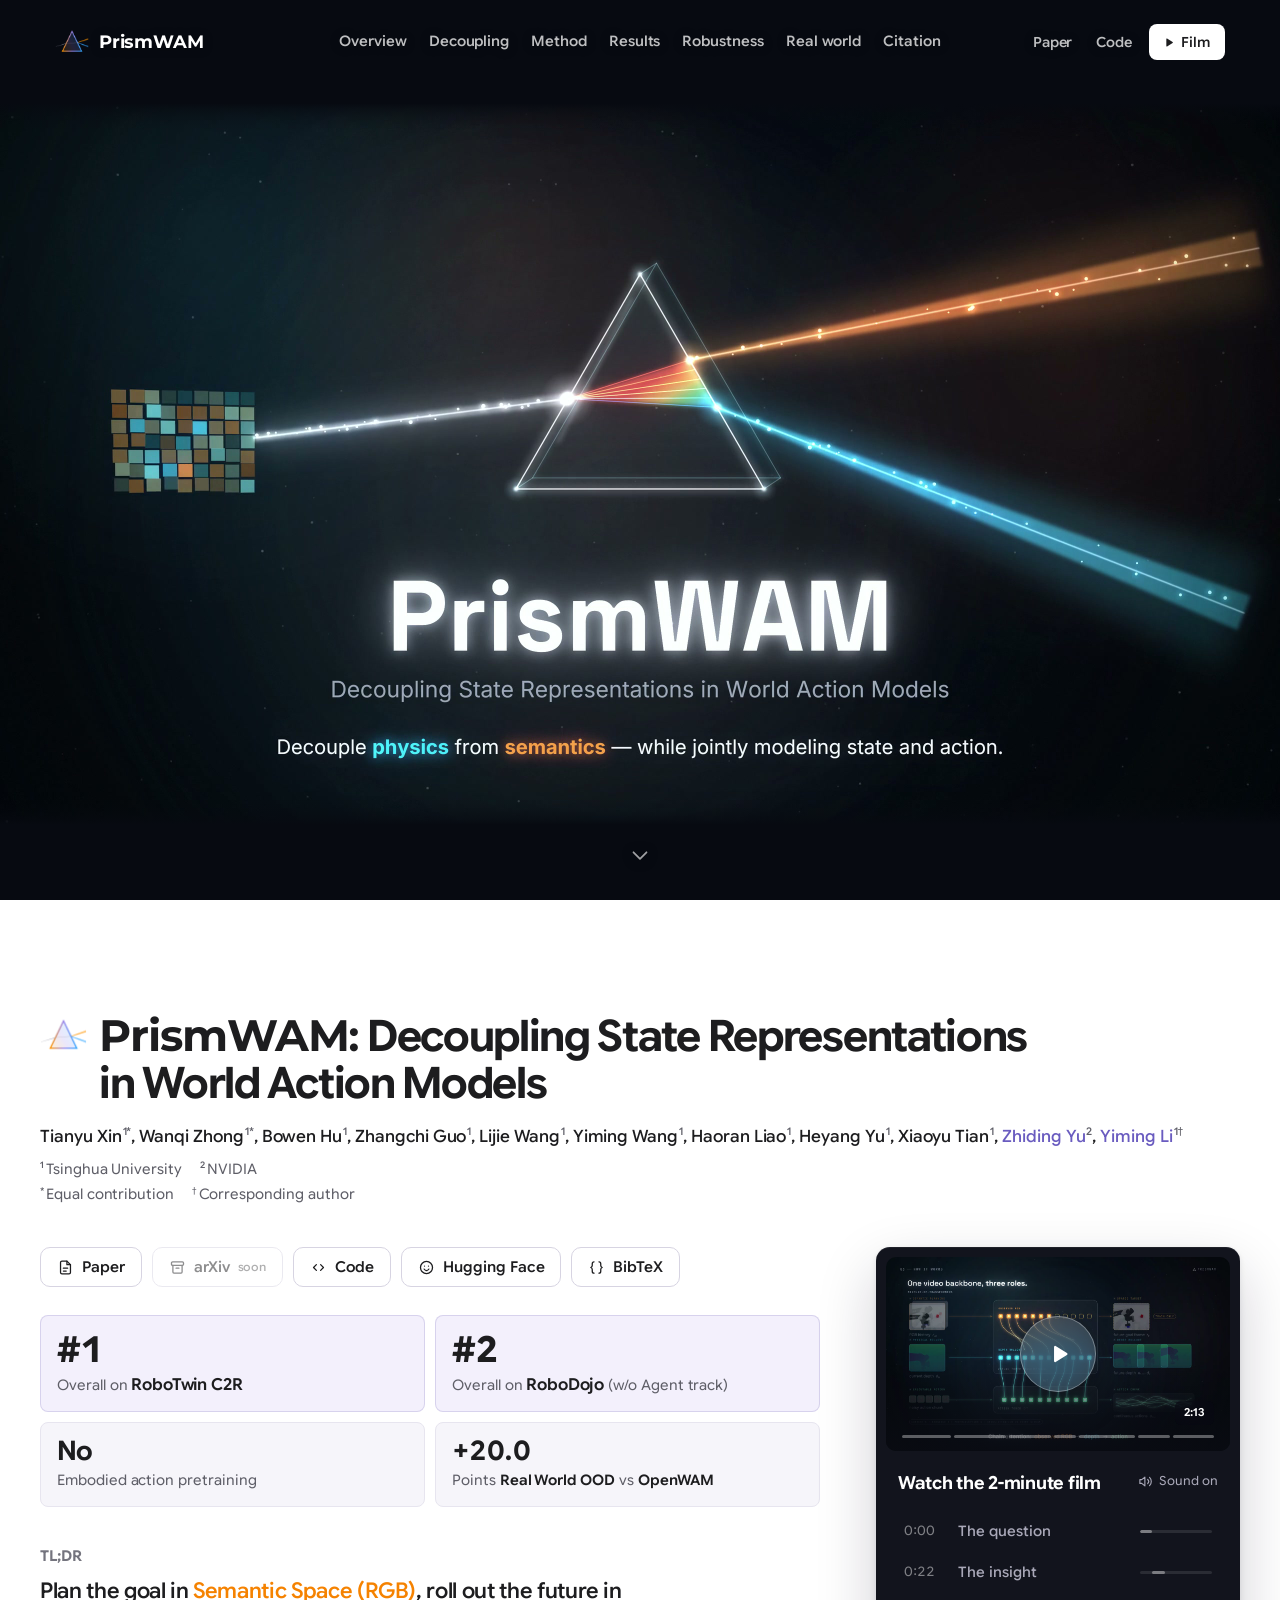
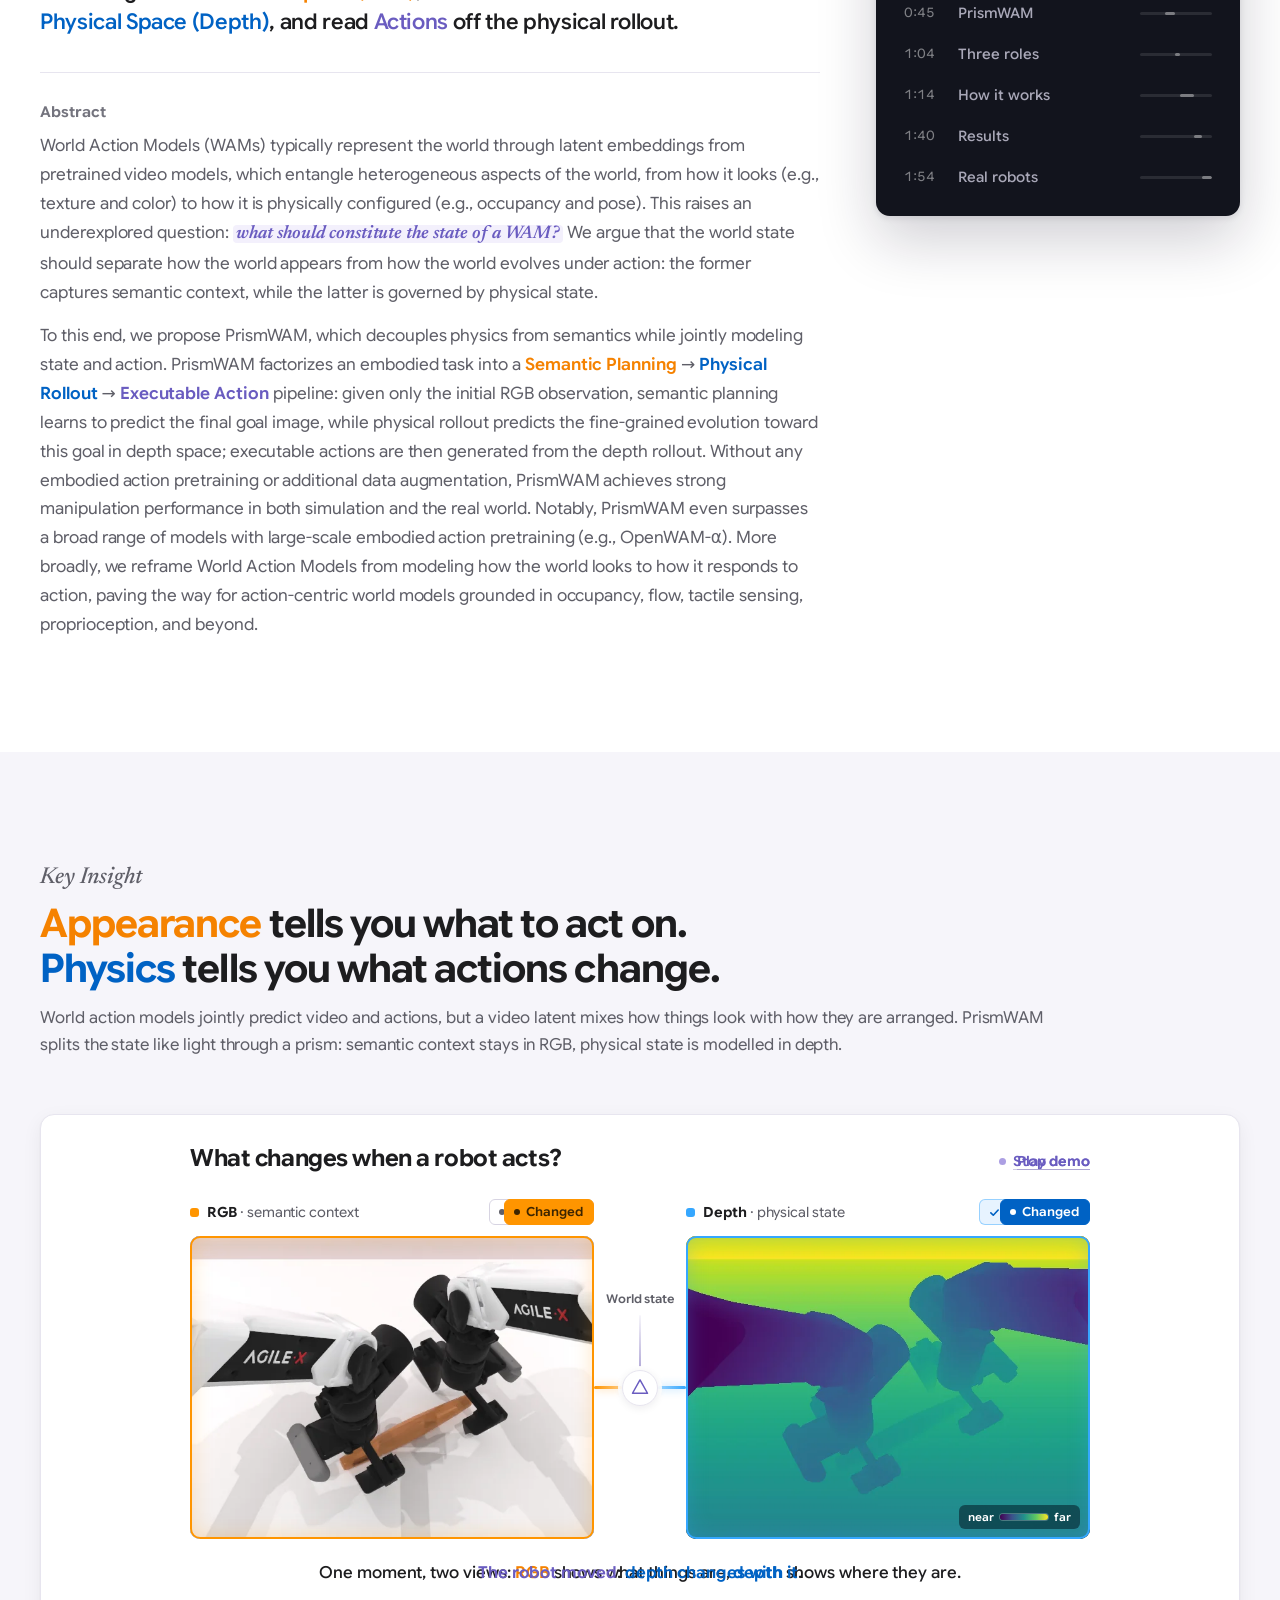
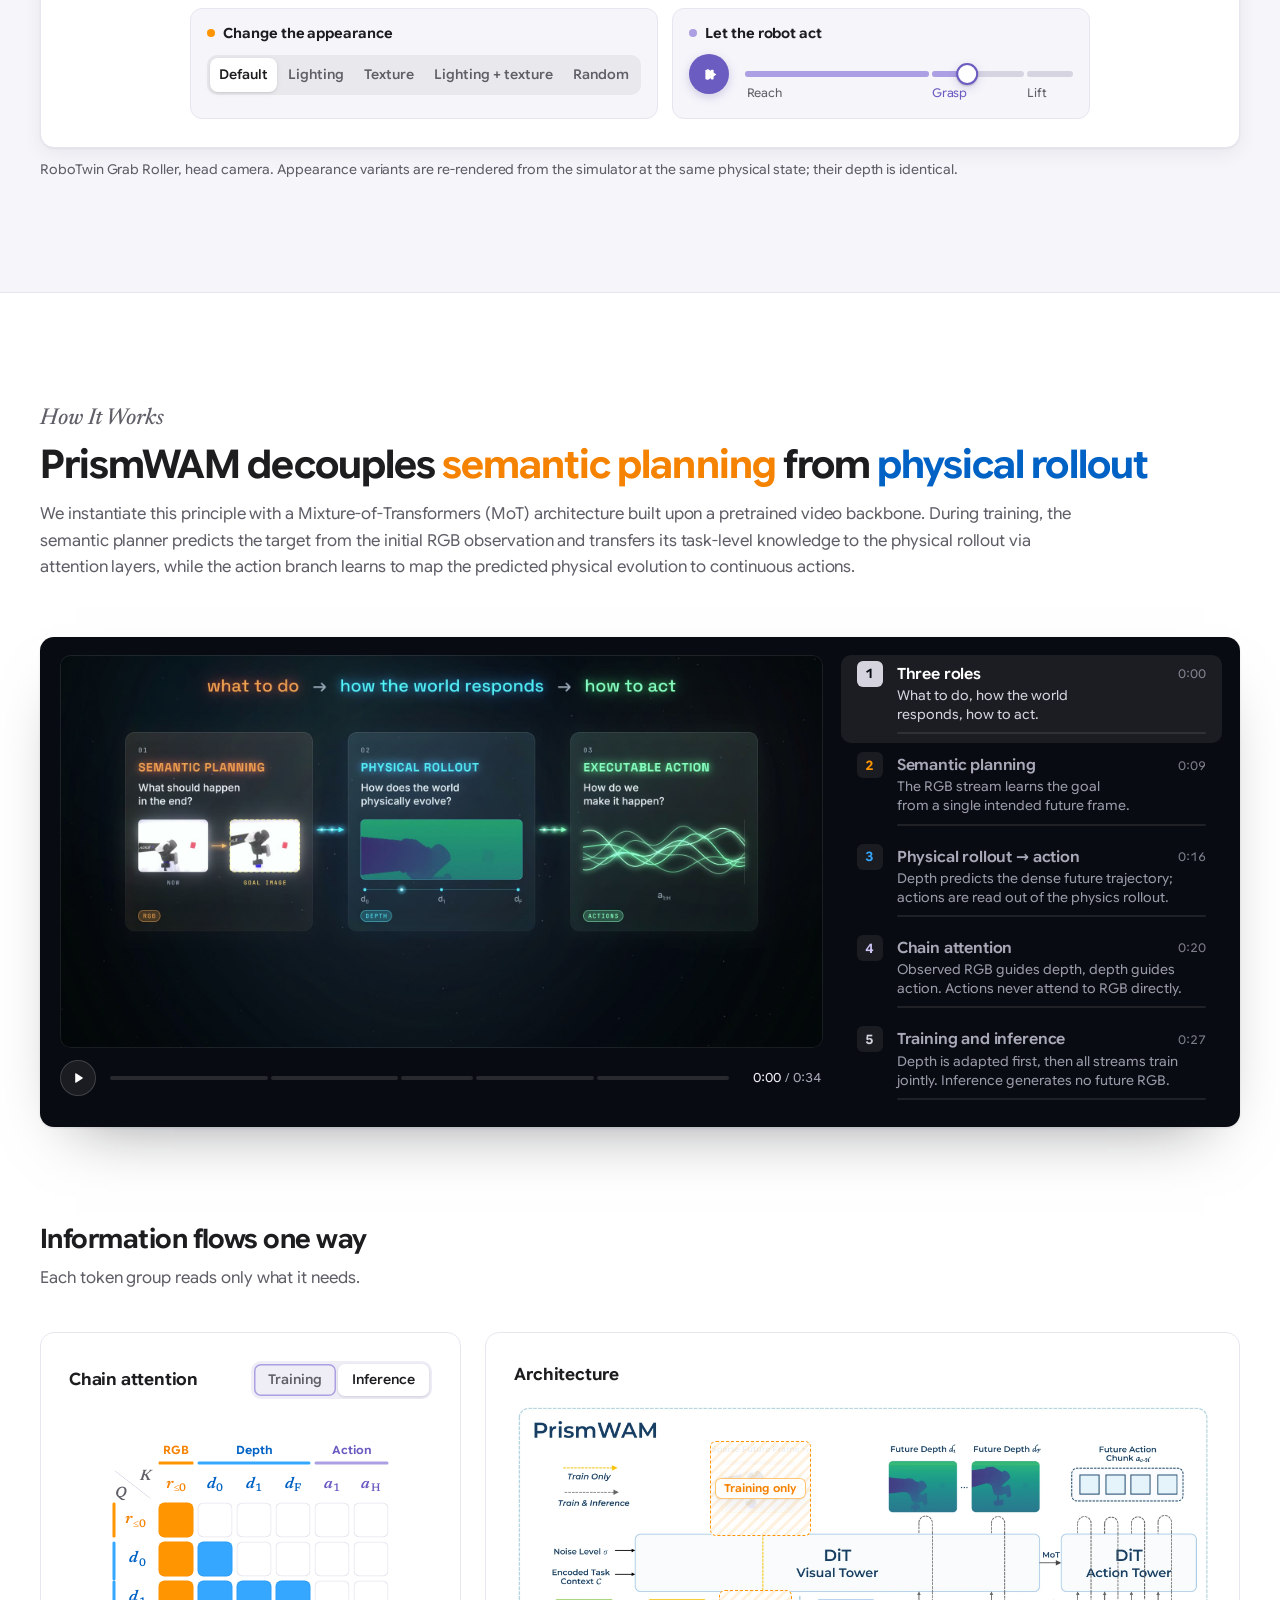
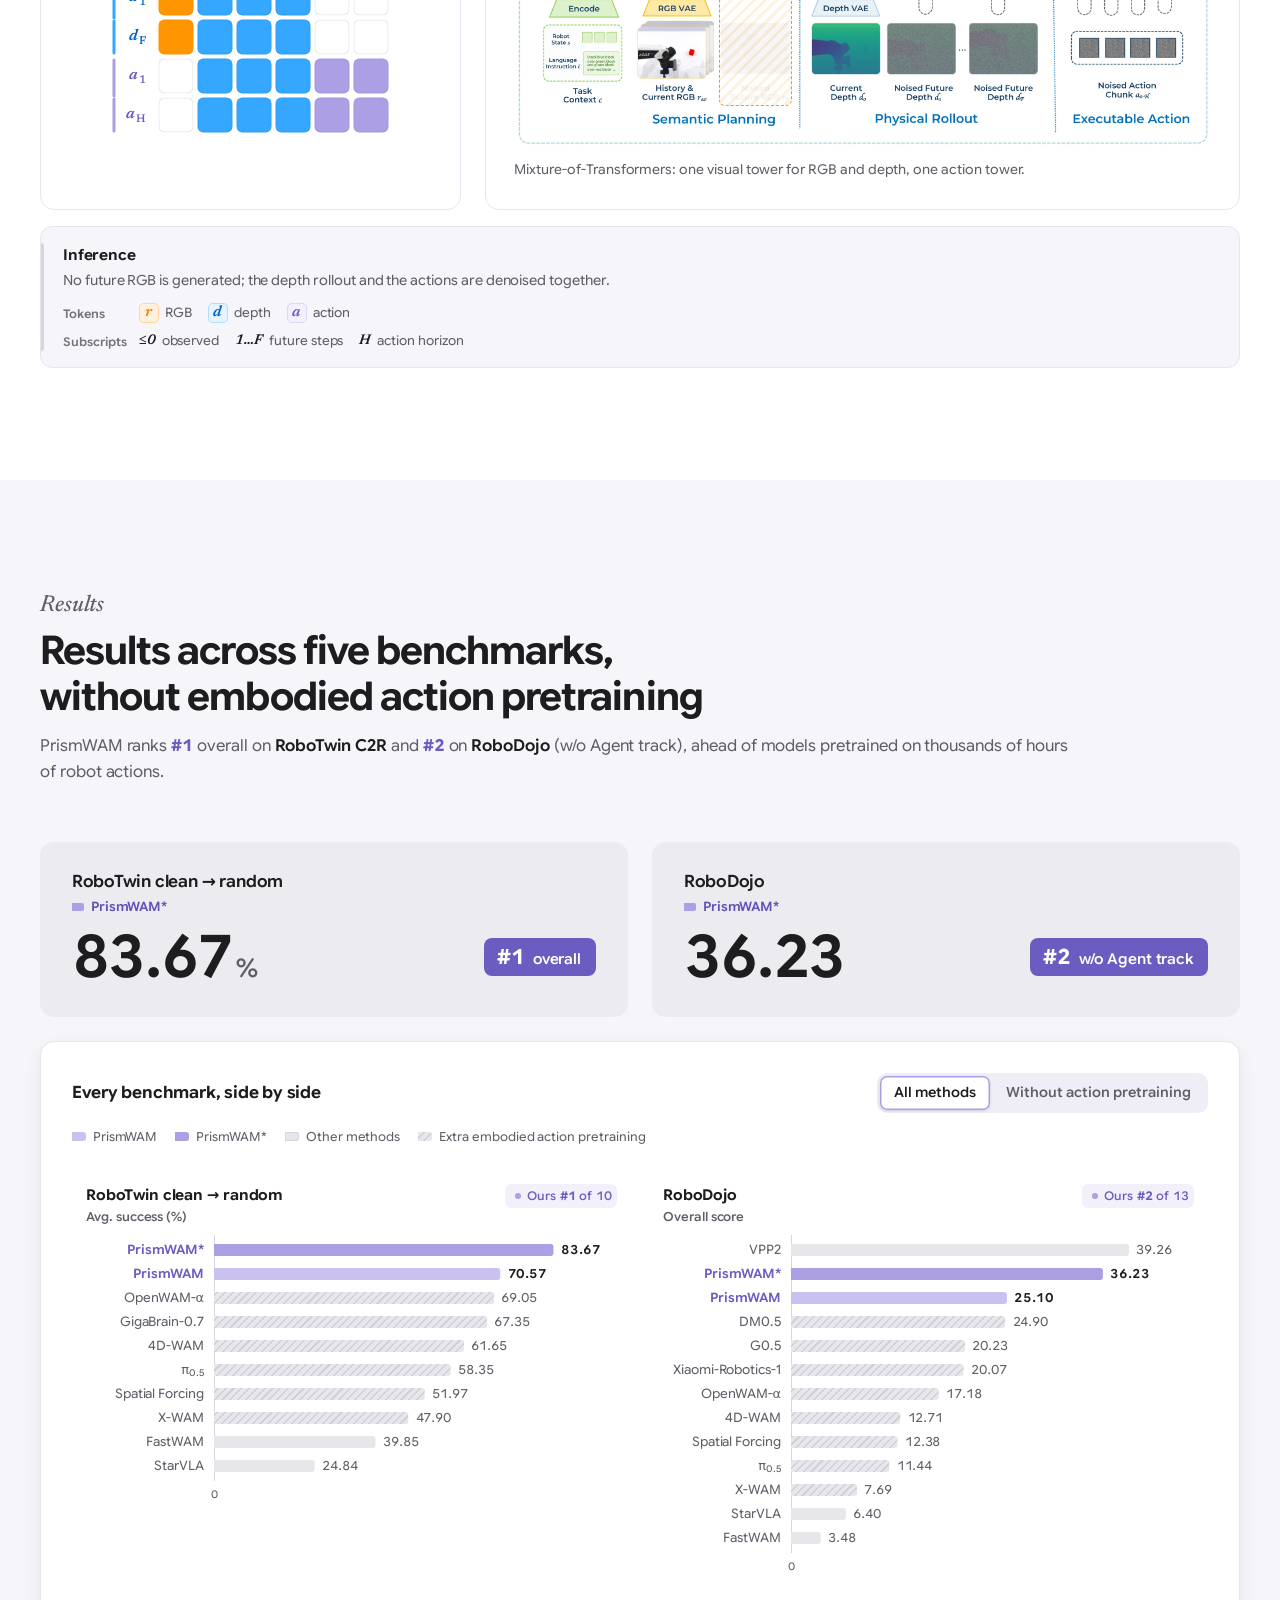
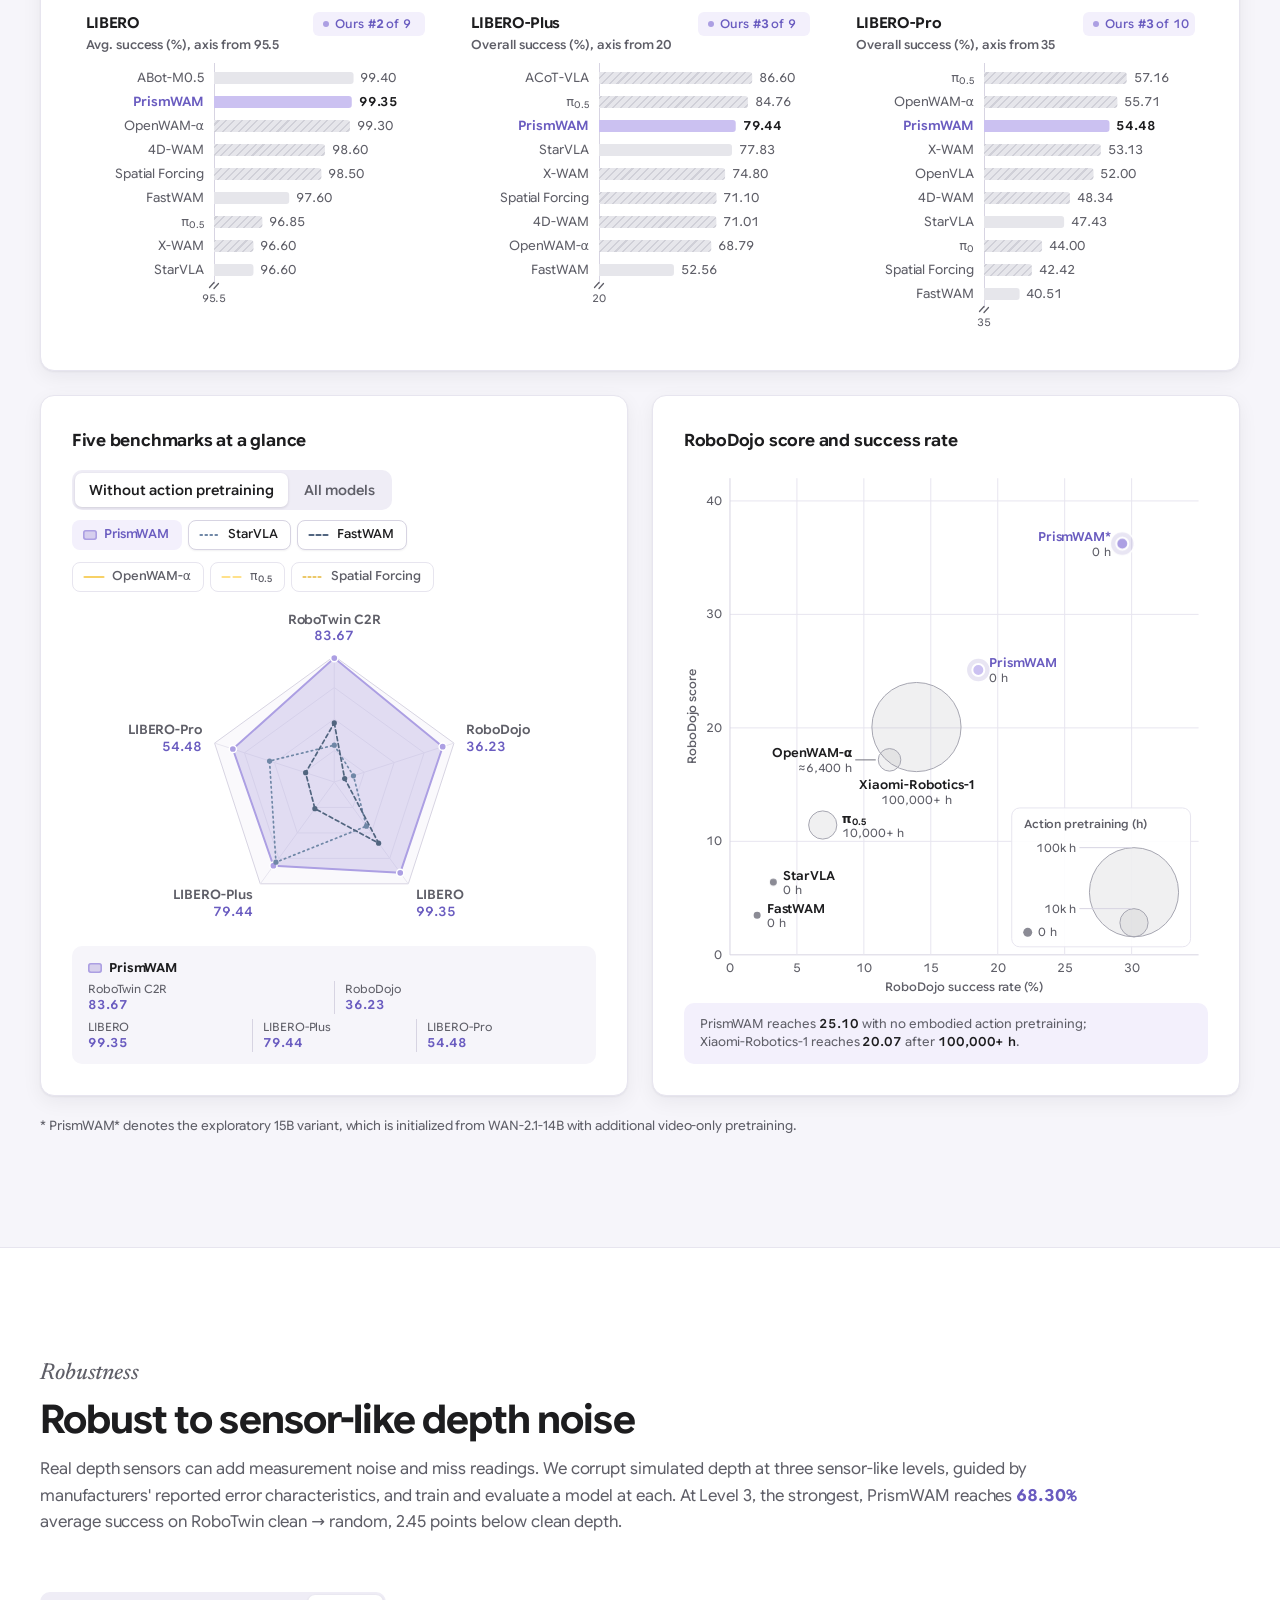
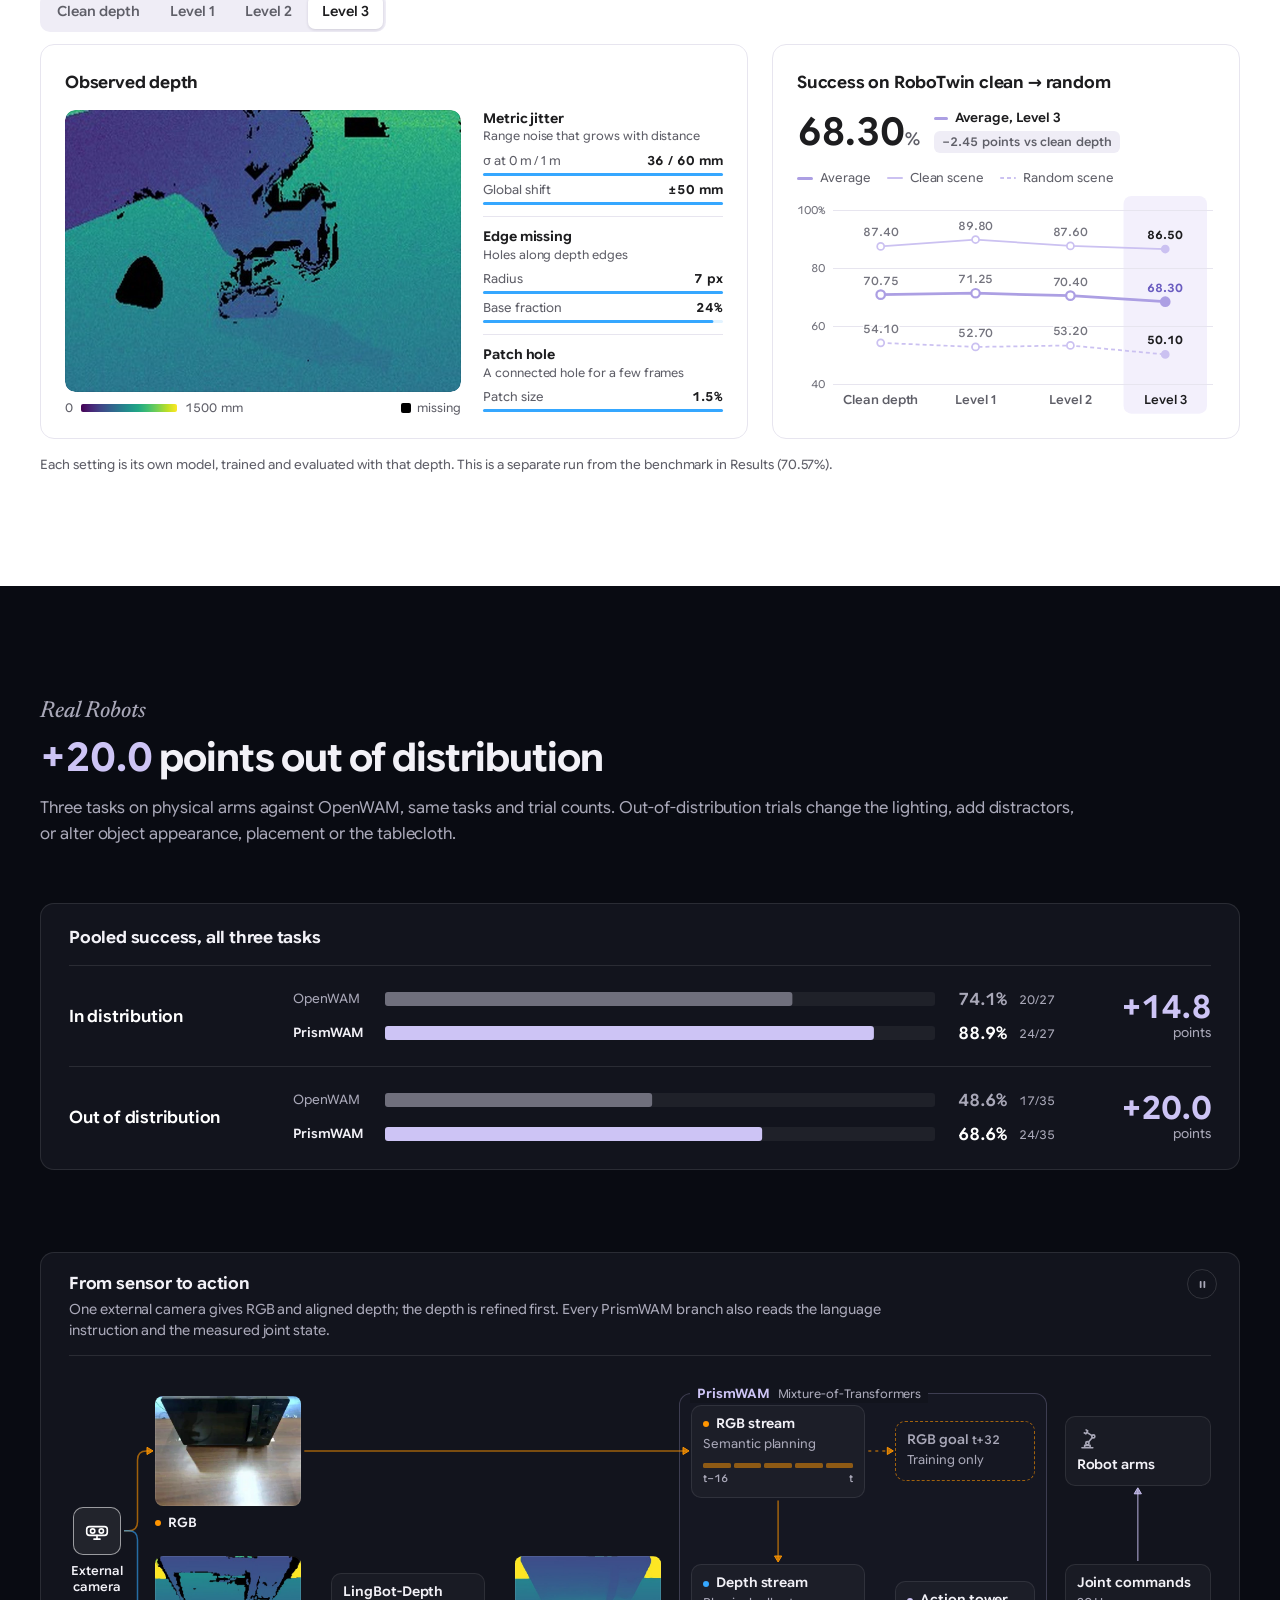
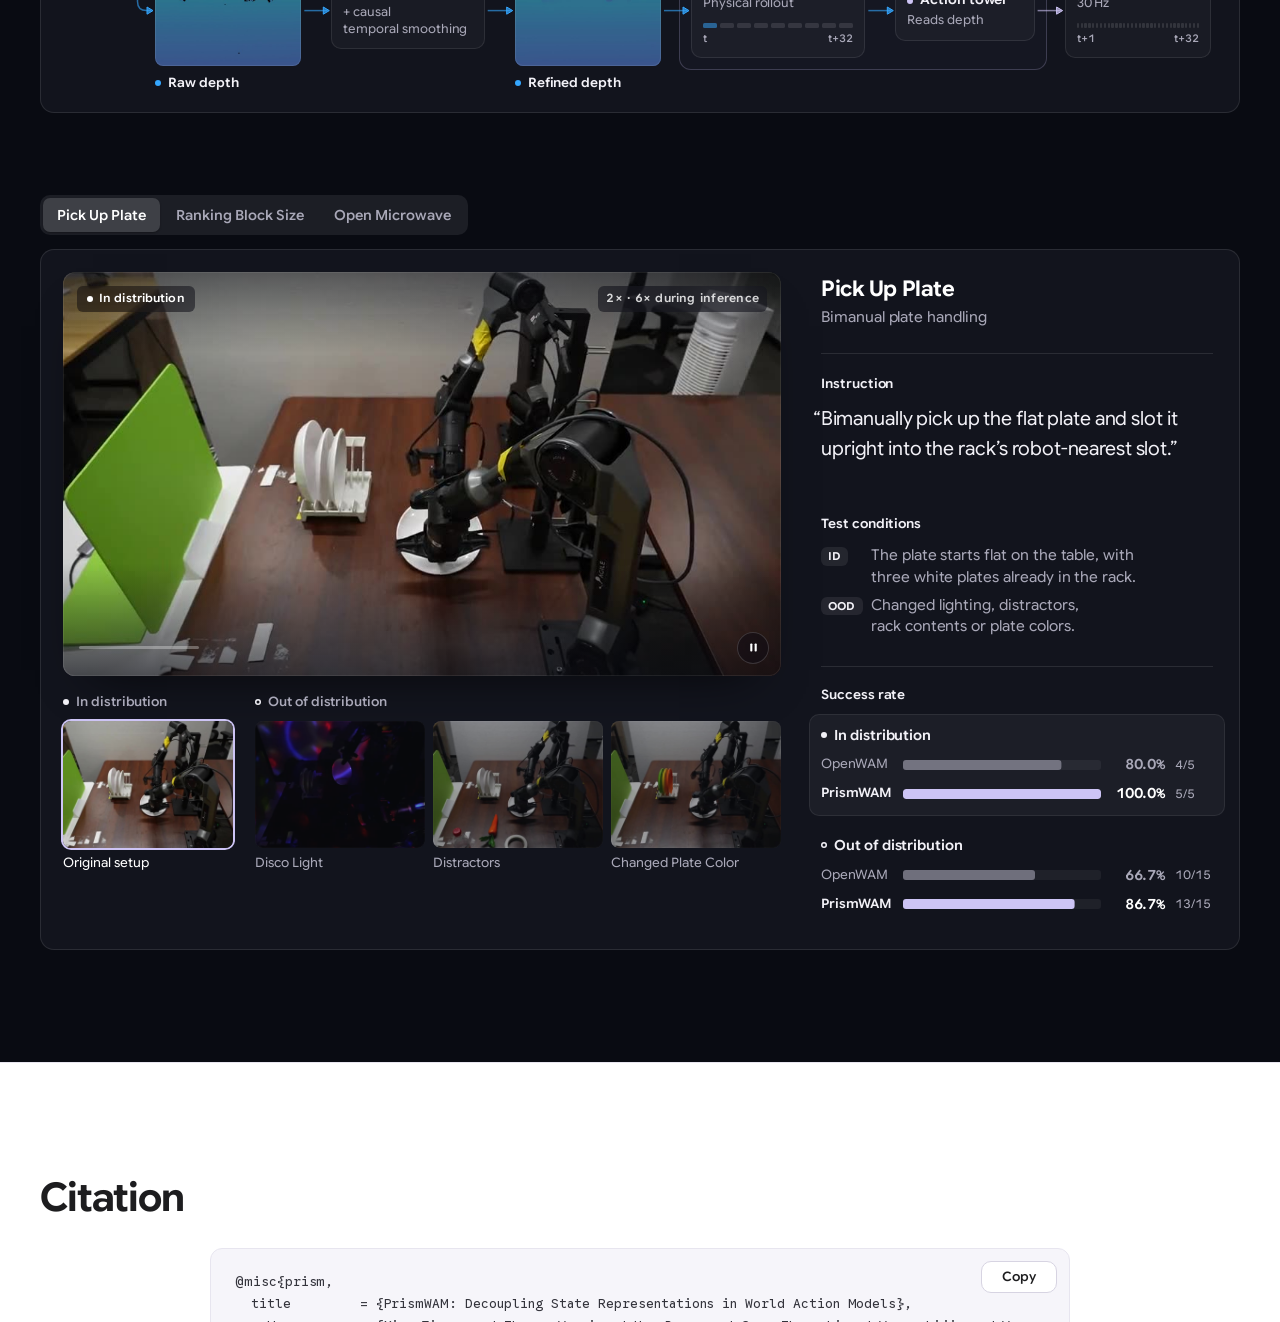
==== index.html @ 036bdf1b "Update RoboDojo results and project citation" ====
<!DOCTYPE html>
<html lang="en">
<head>
  <meta charset="UTF-8">
  <meta name="viewport" content="width=device-width, initial-scale=1.0">
  <title>PrismWAM: Decoupling State Representations in World Action Models</title>
  <meta name="description" content="PrismWAM decouples semantic context (RGB) from physical state (depth) in World Action Models: Semantic Planning → Physical Rollout → Executable Action. Best among methods without embodied action pretraining on three of the five simulation benchmarks; first overall on RoboTwin C2R and second on RoboDojo (w/o Agent track).">
  <meta property="og:type" content="website">
  <meta property="og:title" content="PrismWAM: Decoupling State Representations in World Action Models">
  <meta property="og:description" content="Plan in RGB, roll out physics in depth, act from the rollout. Best among methods without embodied action pretraining on three of the five simulation benchmarks; first overall on RoboTwin C2R and second on RoboDojo (w/o Agent track).">
  <meta property="og:image" content="static/video/hero_end.jpg">
  <meta name="twitter:card" content="summary_large_image">
  <meta name="theme-color" content="#090b12">
  <!-- Served behind a path-prefix proxy: ".../7860" must become ".../7860/" or relative asset paths break.
       Then mark JS as running (.reveal blocks start hidden only under .js), with a failsafe that shows them
       if core.js never wires its observer (it clears __prismRevealFS when it does). -->
  <script>(function () {
    var p = location.pathname, d = document.documentElement;
    if (!/\/$/.test(p) && !/\.[a-z0-9]+$/i.test(p)) { location.replace(p + "/" + location.search + location.hash); return; }
    d.classList.add("js");
    document.addEventListener("DOMContentLoaded", function () {
      window.__prismRevealFS = setTimeout(function () { d.classList.add("reveal-off"); }, 1500);
    });
  })();</script>
  <link rel="icon" type="image/png" sizes="64x64" href="static/img/favicon-64.png?v=55018ecd">
  <link rel="apple-touch-icon" href="static/img/apple-touch-icon.png?v=c0b401f5">
  <!-- fonts are self-hosted (@font-face in base.css); preload the one every visitor needs -->
  <link rel="preload" href="static/fonts/google-sans-flex-latin.woff2" as="font" type="font/woff2" crossorigin>
  <link rel="stylesheet" href="static/css/base.css?v=3e7bc03f">
  <link rel="stylesheet" href="static/css/nav-hero.css?v=20b54017">
  <link rel="stylesheet" href="static/css/lab.css?v=f3aefb95">
  <link rel="stylesheet" href="static/css/method.css?v=36a8a660">
  <link rel="stylesheet" href="static/css/results.css?v=c612f4f4">
  <link rel="stylesheet" href="static/css/robust.css?v=221e2891">
  <link rel="stylesheet" href="static/css/real.css?v=46c7778e">
</head>
<body>

<!-- ═════════ Nav (owner: A) ═════════ -->
<a class="nav-skip" href="#overview">Skip to content</a>
<header class="nav" id="nav" data-state="hero" data-tone="light">
  <nav class="nav-pill" aria-label="Sections">
    <a class="nav-brand" href="#top" aria-label="PrismWAM, back to top">
      <img class="nav-logo" src="static/img/logo-96.png?v=b854b73d" width="34" height="34" alt="" decoding="async">
      <span class="nav-brand-w">PrismWAM</span>
    </a>

    <div class="nav-tabs" id="nav-tabs">
      <span class="nav-ghost" aria-hidden="true"></span>
      <span class="nav-ind" aria-hidden="true"></span>
      <ul class="nav-list">
        <li><a class="nav-tab" href="#overview">Overview</a></li>
        <li><a class="nav-tab" href="#decoupling">Decoupling</a></li>
        <li><a class="nav-tab" href="#method">Method</a></li>
        <li><a class="nav-tab" href="#results">Results</a></li>
        <li><a class="nav-tab" href="#robust">Robustness</a></li>
        <li><a class="nav-tab" href="#real">Real world</a></li>
        <li><a class="nav-tab" href="#citation">Citation</a></li>
      </ul>
    </div>

    <div class="nav-acts">
      <a class="nav-act nav-paper" href="static/paper/PrismWAM.pdf" target="_blank" rel="noopener" title="Read the paper (PDF)">
        <span>Paper</span>
      </a>
      <a class="nav-act nav-code" href="https://github.com/THUSI-Lab/PrismWAM" target="_blank" rel="noopener" title="Code on GitHub">
        <span>Code</span>
      </a>
      <a class="nav-act nav-film" href="static/video/prismwam_intro_1080p.mp4?v=d734dcaa" data-film="0" aria-haspopup="dialog" aria-label="Play the film" title="Watch the 2-minute film">
        <svg viewBox="0 0 24 24" aria-hidden="true"><path d="M8 5.6v12.8a.9.9 0 0 0 1.37.77l10.2-6.4a.9.9 0 0 0 0-1.54L9.37 4.83A.9.9 0 0 0 8 5.6z" fill="currentColor"/></svg>
        <span>Film</span>
      </a>
    </div>
  </nav>
</header>


<main id="main">
<!-- ═════════ Hero (owner: A) — the whole film frame, fitted inside the first screen ═════════ -->
<section class="hero" id="top" aria-label="Introduction">
  <h1 class="vh" id="hero-title">PrismWAM: Decoupling State Representations in World Action Models</h1>

  <div class="hero-frame">
    <!-- no autoplay and preload="none": nav-hero.js switches to preload="auto" and plays (muted) only when motion is
         allowed, so reduced-motion visitors (who get the hero_end.jpg still) never download the clip unless they ask -->
    <video class="hero-video" id="hero-video" muted playsinline preload="none" disablepictureinpicture
           poster="static/video/hero_start.jpg?v=b83adede" aria-hidden="true">
      <!-- the whole 16:9 frame, music only; desktop: 2560x1440 (60 fps, ~5.5 Mb/s, so it never stalls on a slow link); phones: 1920x1080 -->
      <source src="static/video/hero_1440.mp4?v=0a015d60" type="video/mp4" media="(min-width: 901px)">
      <source src="static/video/hero_1080.mp4?v=45e73193" type="video/mp4">
    </video>
  </div>

  <div class="hero-ctrl" id="hero-ctrl">
    <button class="hero-btn hero-sound" id="hero-sound" type="button" aria-pressed="false" aria-label="Turn sound on">
      <svg class="hero-ring" viewBox="0 0 44 44" aria-hidden="true"><circle class="hero-ring-bg" cx="22" cy="22" r="20"/></svg>
      <svg class="hero-ic hero-ic-mute" viewBox="0 0 24 24" fill="none" stroke="currentColor" stroke-width="1.9" stroke-linecap="round" stroke-linejoin="round" aria-hidden="true"><path d="M10.5 5.5 6.6 8.8H4.2a.7.7 0 0 0-.7.7v5a.7.7 0 0 0 .7.7h2.4l3.9 3.3z" fill="currentColor"/><path d="m15.6 9.6 4.8 4.8M20.4 9.6l-4.8 4.8"/></svg>
      <svg class="hero-ic hero-ic-sound" viewBox="0 0 24 24" fill="none" stroke="currentColor" stroke-width="1.9" stroke-linecap="round" stroke-linejoin="round" aria-hidden="true"><path d="M10.5 5.5 6.6 8.8H4.2a.7.7 0 0 0-.7.7v5a.7.7 0 0 0 .7.7h2.4l3.9 3.3z" fill="currentColor"/><path d="M14.6 9.2a4 4 0 0 1 0 5.6M17.4 6.6a7.6 7.6 0 0 1 0 10.8"/></svg>
    </button>
    <button class="hero-btn hero-replay" id="hero-replay" type="button" data-state="playing" aria-label="Pause the opening animation">
      <svg class="hero-ring" viewBox="0 0 44 44" aria-hidden="true"><circle class="hero-ring-bg" cx="22" cy="22" r="20"/><circle class="hero-ring-fg" cx="22" cy="22" r="20"/></svg>
      <svg class="hero-ic hero-ic-pause" viewBox="0 0 24 24" aria-hidden="true"><rect x="7" y="5.5" width="3.4" height="13" rx="1.1" fill="currentColor"/><rect x="13.6" y="5.5" width="3.4" height="13" rx="1.1" fill="currentColor"/></svg>
      <svg class="hero-ic hero-ic-play" viewBox="0 0 24 24" aria-hidden="true"><path d="M8.5 5.8v12.4a.9.9 0 0 0 1.37.77l9.9-6.2a.9.9 0 0 0 0-1.54l-9.9-6.2a.9.9 0 0 0-1.37.77z" fill="currentColor"/></svg>
      <svg class="hero-ic hero-ic-replay" viewBox="0 0 24 24" fill="none" stroke="currentColor" stroke-width="2" stroke-linecap="round" stroke-linejoin="round" aria-hidden="true"><path d="M4.5 12a7.5 7.5 0 1 0 2.2-5.3"/><path d="M4.5 4.2v4.6h4.6"/></svg>
    </button>
  </div>

  <a class="hero-cue" href="#overview" aria-label="Scroll to the overview">
    <svg viewBox="0 0 24 24" fill="none" stroke="currentColor" stroke-width="1.6" stroke-linecap="round" stroke-linejoin="round" aria-hidden="true"><path d="m6 9.5 6 6 6-6"/></svg>
  </a>
</section>

<!-- ═════════ Overview (owner: A) ═════════ -->
<section class="sec ov" id="overview" aria-labelledby="ov-title">
  <div class="wrap">

    <!-- the title spans the full content width; the text column and the film card sit side by side below it -->
    <header class="ov-head">
      <h2 class="ov-title reveal" id="ov-title"><img class="ov-logo" src="static/img/logo-192.png?v=fe93c8e1" width="96" height="96" alt="" decoding="async"><span><span class="ov-brand">PrismWAM</span>: Decoupling State Representations<br class="ov-br"> in World Action Models</span></h2>
      <p class="ov-authors reveal"><span class="ov-au">Tianyu Xin<sup>1*</sup></span>, <span class="ov-au">Wanqi Zhong<sup>1*</sup></span>, <span class="ov-au">Bowen Hu<sup>1</sup></span>, <span class="ov-au">Zhangchi Guo<sup>1</sup></span>, <span class="ov-au">Lijie Wang<sup>1</sup></span>, <span class="ov-au">Yiming Wang<sup>1</sup></span>, <span class="ov-au">Haoran Liao<sup>1</sup></span>, <span class="ov-au">Heyang Yu<sup>1</sup></span>, <span class="ov-au">Xiaoyu Tian<sup>1</sup></span>, <span class="ov-au"><a href="https://research.nvidia.com/person/zhiding-yu" target="_blank" rel="noopener">Zhiding Yu</a><sup>2</sup></span>, <span class="ov-au"><a href="https://yimingli-page.github.io/" target="_blank" rel="noopener">Yiming Li</a><sup>1†</sup></span></p>
      <p class="ov-affil reveal"><span><sup>1</sup>Tsinghua University</span><span><sup>2</sup>NVIDIA</span></p>
      <p class="ov-affil ov-notes reveal"><span><sup>*</sup>Equal contribution</span><span><sup>†</sup>Corresponding author</span></p>
    </header>

    <div class="ov-grid">
      <div class="ov-main">
        <div class="ov-links reveal">
          <a class="btn btn-ink ov-watch" href="static/video/prismwam_intro_1080p.mp4?v=d734dcaa" data-film="0" aria-haspopup="dialog">
            <svg viewBox="0 0 24 24" aria-hidden="true"><path d="M8 5.6v12.8a.9.9 0 0 0 1.37.77l10.2-6.4a.9.9 0 0 0 0-1.54L9.37 4.83A.9.9 0 0 0 8 5.6z" fill="currentColor"/></svg>
            Film <small class="num" aria-hidden="true">2:13</small>
          </a>
          <a class="btn btn-line" href="static/paper/PrismWAM.pdf" target="_blank" rel="noopener">
            <svg viewBox="0 0 24 24" fill="none" stroke="currentColor" stroke-width="1.8" stroke-linecap="round" stroke-linejoin="round" aria-hidden="true"><path d="M14 3H7a2 2 0 0 0-2 2v14a2 2 0 0 0 2 2h10a2 2 0 0 0 2-2V8z"/><path d="M14 3v5h5M9 13h6M9 17h4"/></svg>
            Paper
          </a>
          <span class="btn btn-line" aria-disabled="true">
            <svg viewBox="0 0 24 24" fill="none" stroke="currentColor" stroke-width="1.8" stroke-linecap="round" stroke-linejoin="round" aria-hidden="true"><rect x="3.5" y="4" width="17" height="5" rx="1.5"/><path d="M5.5 9v9.5a1.5 1.5 0 0 0 1.5 1.5h10a1.5 1.5 0 0 0 1.5-1.5V9M10 13h4"/></svg>
            arXiv <small>soon</small>
          </span>
          <a class="btn btn-line" href="https://github.com/THUSI-Lab/PrismWAM" target="_blank" rel="noopener">
            <svg viewBox="0 0 24 24" fill="none" stroke="currentColor" stroke-width="1.8" stroke-linecap="round" stroke-linejoin="round" aria-hidden="true"><path d="m9 8-4 4 4 4M15 8l4 4-4 4"/></svg>
            Code
          </a>
          <a class="btn btn-line" href="https://huggingface.co/THUSI-Lab/PrismWAM" target="_blank" rel="noopener">
            <svg viewBox="0 0 24 24" fill="none" stroke="currentColor" stroke-width="1.8" stroke-linecap="round" stroke-linejoin="round" aria-hidden="true"><circle cx="12" cy="12" r="8.5"/><path d="M8.6 14.2c.8 1.4 2 2.1 3.4 2.1s2.6-.7 3.4-2.1M9.2 10h.01M14.8 10h.01"/></svg>
            Hugging Face
          </a>
          <a class="btn btn-line ov-cite" href="#citation">
            <svg viewBox="0 0 24 24" fill="none" stroke="currentColor" stroke-width="1.8" stroke-linecap="round" stroke-linejoin="round" aria-hidden="true"><path d="M8.5 4C6.6 4 6 5 6 6.8v2.4c0 1.4-.7 2.3-2 2.8 1.3.5 2 1.4 2 2.8v2.4C6 19 6.6 20 8.5 20M15.5 4C17.4 4 18 5 18 6.8v2.4c0 1.4.7 2.3 2 2.8-1.3.5-2 1.4-2 2.8v2.4c0 1.8-.6 2.8-2.5 2.8"/></svg>
            BibTeX
          </a>
        </div>

        <div class="ov-tl reveal">
          <!-- key results: the #1 claim leads full width; numbers and tooltips are refreshed from PRISM_DATA by nav-hero.js -->
          <ul class="ov-stats" aria-label="Key results">
            <li class="ov-stat ov-stat-rank" title="Highest score of every compared method, including those with embodied action pretraining"><b class="num">#1</b><span data-stat="top1">Overall on <b class="ov-bm" data-bm="c2r">RoboTwin C2R</b></span></li>
            <li class="ov-stat ov-stat-rank" title="Second overall on RoboDojo, excluding the Agent track"><b class="num">#2</b><span>Overall on <b class="ov-bm">RoboDojo</b> <span class="ov-agent">(w/o Agent track)</span></span></li>
            <li class="ov-stat" title="No extra pretraining with robot-action supervision (π0.5 uses 10,000+ h)."><b>No</b><span>Embodied action pretraining</span></li>
            <li class="ov-stat" title="Pooled out-of-distribution success rate on the real-world tasks, PrismWAM minus OpenWAM"><b class="num" data-stat="ood">+20.0</b><span>Points <b class="ov-k">Real World OOD</b> vs <b class="ov-k">OpenWAM</b></span></li>
          </ul>
        </div>

        <div class="ov-tldr reveal">
          <h3 class="ov-label">TL;DR</h3>
          <p>Plan the goal in <span class="ov-w">Semantic Space (RGB)</span>, roll out the future in <span class="ov-c">Physical Space (Depth)</span>, and read <span class="ov-a">Actions</span> off the physical rollout.</p>
        </div>

        <div class="ov-abs reveal">
          <h3 class="ov-label">Abstract</h3>
          <p>World Action Models (WAMs) typically represent the world through latent embeddings from pretrained video models, which entangle heterogeneous aspects of the world, from how it looks (e.g., texture and color) to how it is physically configured (e.g., occupancy and pose). This raises an underexplored question: <em>what should constitute the state of a WAM?</em> We argue that the world state should separate how the world appears from how the world evolves under action: the former captures semantic context, while the latter is governed by physical state.</p>
          <p>To this end, we propose PrismWAM, which decouples physics from semantics while jointly modeling state and action. PrismWAM factorizes an embodied task into a <b class="ov-w">Semantic Planning</b> → <b class="ov-c">Physical Rollout</b> → <b class="ov-a">Executable Action</b> pipeline: given only the initial RGB observation, semantic planning learns to predict the final goal image, while physical rollout predicts the fine-grained evolution toward this goal in depth space; executable actions are then generated from the depth rollout. Without any embodied action pretraining or additional data augmentation, PrismWAM achieves strong manipulation performance in both simulation and the real world. Notably, PrismWAM even surpasses a broad range of models with large-scale embodied action pretraining (e.g., OpenWAM-α). More broadly, we reframe World Action Models from modeling how the world looks to how it responds to action, paving the way for action-centric world models grounded in occupancy, flow, tactile sensing, proprioception, and beyond.</p>
        </div>
      </div>

      <div class="ov-side reveal" role="group" aria-label="The PrismWAM film">
        <div class="ov-film" id="ov-film">
          <button class="ov-poster" type="button" data-film="0" aria-haspopup="dialog" aria-label="Play the 2-minute film from the start">
            <img src="static/video/film_card.jpg?v=73c756b9" alt="" width="1280" height="720" loading="lazy" decoding="async">
            <span class="ov-poster-shade" aria-hidden="true"></span>
            <span class="ov-play" aria-hidden="true">
              <svg viewBox="0 0 24 24"><path d="M8.6 5.9v12.2a.9.9 0 0 0 1.37.77l9.7-6.1a.9.9 0 0 0 0-1.54l-9.7-6.1a.9.9 0 0 0-1.37.77z" fill="currentColor"/></svg>
            </span>
            <span class="ov-poster-foot" aria-hidden="true">
              <span class="ov-peek"><span class="ov-peek-t num">0:00</span><span class="ov-peek-l">The question</span></span>
              <span class="ov-dur badge num">2:13</span>
              <span class="ov-track"></span>
            </span>
          </button>
          <div class="ov-film-body">
            <div class="ov-film-head">
              <h3 class="ov-film-title">Watch the 2-minute film</h3>
              <span class="ov-film-hint">
                <svg viewBox="0 0 24 24" fill="none" stroke="currentColor" stroke-width="1.8" stroke-linecap="round" stroke-linejoin="round" aria-hidden="true"><path d="M11 5 6 9H3v6h3l5 4z"/><path d="M15.5 8.5a5 5 0 0 1 0 7M18.5 5.5a9 9 0 0 1 0 13"/></svg>
                Sound on
              </span>
            </div>
            <ol class="ov-chapters" aria-label="Film chapters"></ol>
          </div>
        </div>
      </div>
    </div>

  </div>
</section>

<!-- ═════════ B. Decoupling lab (owner: B · lab.css / lab.js) ═════════ -->
<section class="sec sec-tint" id="decoupling" aria-labelledby="lab-h">
  <div class="wrap">
    <div class="sec-head reveal">
      <p class="sec-kicker">Key Insight</p>
      <h2 class="h-sec" id="lab-h"><span class="lab-hw">Appearance</span> tells you what to act on. <span class="lab-hc">Physics</span> tells you what actions change.</h2>
      <p class="lead">World action models jointly predict video and actions, but a video latent mixes how things look with how they are arranged. PrismWAM splits the state like light through a prism: semantic context stays in RGB, physical state is modelled in depth.</p>
    </div>

    <div class="sec-body">
      <!-- ── Part 1: interactive lab ── -->
      <figure class="lab-fig">
      <div class="card lab-card reveal" id="lab">
        <div class="lab-head">
          <h3 class="lab-title">What changes when a robot acts?</h3>
          <button class="lab-linkbtn" type="button" data-demo aria-label="Play demo"><span class="lab-stack" data-stack="demobtn" aria-hidden="true"><span class="is-on" data-k="play">Play demo</span><span data-k="stop"><span class="lab-live-dot"></span>Stop demo</span><span data-k="replay">Replay demo</span></span></button>
        </div>

        <div class="lab-stage">
          <!-- RGB view -->
          <div class="lab-top lab-top--rgb">
            <span class="lab-name"><i aria-hidden="true"></i><b>RGB</b><span class="lab-name-sub">&nbsp;· semantic context</span></span>
            <span class="lab-status lab-stack" data-stack="rgb" aria-hidden="true">
              <span class="lab-pill lab-pill--same is-on" data-k="same"><i></i>Unchanged</span>
              <span class="lab-pill lab-pill--warm" data-k="changed"><i></i>Changed</span>
            </span>
          </div>
          <div class="lab-frame lab-frame--rgb">
            <img class="lab-img" src="static/img/sim/rgb_clean_t00.webp?v=eca50b8f" width="640" height="480" loading="lazy" decoding="sync" alt="Simulator RGB from the head camera, frame 1 of 32 (reach), default appearance: a wooden roller on a white table.">
            <img class="lab-img lab-img--fade" width="640" height="480" alt="" aria-hidden="true">
            <span class="lab-ov lab-ov--rgb" aria-hidden="true"><i></i><span class="lab-ov-t">Lighting changed</span></span>
          </div>

          <!-- prism link between the two views -->
          <div class="lab-gutter" aria-hidden="true">
            <span class="lab-gut-lbl">World state</span>
            <span class="lab-beam lab-beam--in"></span>
            <span class="lab-beam lab-beam--w"><span class="lab-pulse"></span></span>
            <span class="lab-beam lab-beam--c"><span class="lab-pulse"></span></span>
            <span class="lab-prism"><svg viewBox="0 0 24 24"><path d="M12 3.5 L21 19.5 H3 Z" fill="none" stroke="currentColor" stroke-width="1.8" stroke-linejoin="round"/></svg></span>
          </div>

          <!-- Depth view -->
          <div class="lab-top lab-top--depth">
            <span class="lab-name"><i aria-hidden="true"></i><b>Depth</b><span class="lab-name-sub">&nbsp;· physical state</span></span>
            <span class="lab-status lab-stack" data-stack="depth" aria-hidden="true">
              <span class="lab-pill lab-pill--keep is-on" data-k="same"><svg viewBox="0 0 16 16"><path d="M3.5 8.4l3 3 6-6.4" fill="none" stroke="currentColor" stroke-width="2" stroke-linecap="round" stroke-linejoin="round"/></svg>Unchanged</span>
              <span class="lab-pill lab-pill--cool" data-k="changed"><i></i>Changed</span>
            </span>
          </div>
          <div class="lab-frame lab-frame--depth">
            <img class="lab-img" src="static/img/sim/depth_t00.webp?v=0f6d9a3d" width="640" height="480" loading="lazy" decoding="sync" alt="Simulator depth of the same frame, colour-coded from near (purple) to far (yellow).">
            <span class="lab-dkey" aria-hidden="true"><span>near</span><i></i><span>far</span></span>
            <span class="lab-ov lab-ov--d" aria-hidden="true"><svg viewBox="0 0 16 16"><path d="M3.5 8.4l3 3 6-6.4" fill="none" stroke="currentColor" stroke-width="2" stroke-linecap="round" stroke-linejoin="round"/></svg>Unchanged</span>
          </div>
        </div>

        <!-- fixed-height summary of the latest change -->
        <div class="lab-summary lab-stack" data-stack="sum" aria-hidden="true">
          <p class="is-on" data-k="idle">One moment, two views: <em class="lab-kw">RGB</em> shows what things are, <em class="lab-kc">depth</em> shows where they are.</p>
          <p data-k="look-light"><em class="lab-kw">New lighting</em>, <em class="lab-kc">identical depth</em>: <span class="lab-nw">re-rendered</span> at the same physical state.</p>
          <p data-k="look-tex"><em class="lab-kw">New textures</em>, <em class="lab-kc">identical depth</em>: <span class="lab-nw">re-rendered</span> at the same physical state.</p>
          <p data-k="look-both"><em class="lab-kw">New lighting and textures</em>, <em class="lab-kc">identical depth</em>: <span class="lab-nw">re-rendered</span> at the same physical state.</p>
          <p data-k="look-clean"><em class="lab-kw">Default appearance again</em>, <em class="lab-kc">identical depth</em>: only the rendering changed.</p>
          <p data-k="act"><em class="lab-ka">The robot moved</em>: <em class="lab-kc">depth changes with it</em>.</p>
          <p data-k="both"><em class="lab-kw">RGB</em> changes with lighting, texture and motion; <em class="lab-kc">depth</em> changes only with motion.</p>
        </div>
        <p class="vh" aria-live="polite" data-live></p>

        <div class="lab-controls">
          <div class="lab-group lab-group--look" role="group" aria-labelledby="lab-g1">
            <div class="lab-group-top">
              <span class="lab-group-name" id="lab-g1"><i aria-hidden="true"></i>Change the appearance</span>
            </div>
            <div class="lab-seg">
              <button class="lab-opt" type="button" data-look="clean" aria-pressed="true">Default</button>
              <button class="lab-opt" type="button" data-look="light" aria-pressed="false">Lighting</button>
              <button class="lab-opt" type="button" data-look="texture" aria-pressed="false">Texture</button>
              <button class="lab-opt lab-opt--wide" type="button" data-look="lighttex" aria-pressed="false">Lighting + texture</button>
              <button class="lab-opt" type="button" data-look="random" aria-pressed="false" aria-label="Random appearance">Random</button>
            </div>
          </div>

          <div class="lab-group lab-group--act" role="group" aria-labelledby="lab-g2">
            <div class="lab-group-top">
              <span class="lab-group-name" id="lab-g2"><i aria-hidden="true"></i>Let the robot act</span>
            </div>
            <div class="lab-tl">
              <button class="lab-play" type="button" data-icon="play" aria-label="Play the episode">
                <svg class="i-play" viewBox="0 0 16 16" aria-hidden="true"><path d="M4.5 2.9v10.2c0 .6.6.9 1.1.6l8-5.1a.7.7 0 0 0 0-1.2l-8-5.1c-.5-.3-1.1 0-1.1.6z" fill="currentColor"/></svg>
                <svg class="i-pause" viewBox="0 0 16 16" aria-hidden="true"><rect x="3.6" y="2.8" width="3" height="10.4" rx="1" fill="currentColor"/><rect x="9.4" y="2.8" width="3" height="10.4" rx="1" fill="currentColor"/></svg>
                <svg class="i-replay" viewBox="0 0 16 16" aria-hidden="true"><path d="M3.3 6.4A5 5 0 1 1 3 9.3" fill="none" stroke="currentColor" stroke-width="1.8" stroke-linecap="round"/><path d="M2.6 2.9v3.8h3.8" fill="none" stroke="currentColor" stroke-width="1.8" stroke-linecap="round" stroke-linejoin="round"/></svg>
              </button>
              <div class="lab-slider" role="slider" tabindex="0" aria-label="Episode frame" aria-valuemin="1" aria-valuemax="32" aria-valuenow="1" aria-valuetext="Frame 1 of 32, reach" style="--p:0">
                <span class="lab-phase" style="--a:0;--b:.5645"><span class="lab-phase-fill"></span></span>
                <span class="lab-phase" style="--a:.5645;--b:.8548"><span class="lab-phase-fill"></span></span>
                <span class="lab-phase" style="--a:.8548;--b:1"><span class="lab-phase-fill"></span></span>
                <span class="lab-carrier"><span class="lab-thumb"></span></span>
                <span class="lab-phaselbl" style="--a:0">Reach</span><span class="lab-phaselbl" style="--a:.5645">Grasp</span><span class="lab-phaselbl" style="--a:.8548">Lift</span>
              </div>
            </div>
          </div>
        </div>
      </div>
      <figcaption class="fig-cap">RoboTwin Grab Roller, head camera. Appearance variants are re-rendered from the simulator at the same physical state; their depth is identical.</figcaption>
      </figure>

    </div>
  </div>
</section>

<!-- ═════════ Method (owner: C) ═════════ -->
<section class="sec" id="method" aria-labelledby="mt-title">
  <div class="wrap">
    <div class="sec-head reveal">
      <p class="sec-kicker">How It Works</p>
      <h2 class="h-sec" id="mt-title">PrismWAM decouples <span class="ov-w">semantic planning</span> from <span class="ov-c">physical rollout</span></h2>
      <p class="lead">We instantiate this principle with a Mixture-of-Transformers (MoT) architecture built upon a pretrained video backbone. During training, the semantic planner predicts the target from the initial RGB observation and transfers its task-level knowledge to the physical rollout via attention layers, while the action branch learns to map the predicted physical evolution to continuous actions.</p>
    </div>

    <div class="sec-body">
      <!-- Part 1: video-synced stepper -->
      <div class="mt-tour reveal" id="mt-tour">
        <div class="mt-stage" id="mt-stage" role="tabpanel" aria-label="Method walkthrough video">
          <div class="mt-screen">
            <video class="mt-video" id="mt-video" muted playsinline loop preload="none" poster="static/video/method.jpg?v=dc6e3cc6"
                   aria-label="Animated walkthrough of the PrismWAM method: three roles, semantic planning, physical rollout to action, chain attention, training and inference">
              <source src="static/video/method.mp4?v=7bb3cf8f" type="video/mp4">
            </video>
          </div>
          <div class="mt-ctrl">
            <button class="mt-play" id="mt-play" type="button" aria-label="Play walkthrough" data-state="paused">
              <svg class="mt-ic-play" viewBox="0 0 20 20" aria-hidden="true"><path d="M6.5 4.6v10.8a.6.6 0 0 0 .92.5l8.3-5.4a.6.6 0 0 0 0-1L7.42 4.1a.6.6 0 0 0-.92.5Z" fill="currentColor"/></svg>
              <svg class="mt-ic-pause" viewBox="0 0 20 20" aria-hidden="true"><rect x="5.2" y="4.2" width="3.4" height="11.6" rx="1.1" fill="currentColor"/><rect x="11.4" y="4.2" width="3.4" height="11.6" rx="1.1" fill="currentColor"/></svg>
            </button>
            <div class="mt-scrub" id="mt-scrub" role="slider" tabindex="0" aria-label="Seek the walkthrough" aria-valuemin="0" aria-valuemax="34.5" aria-valuenow="0" aria-valuetext="0:00, Three roles">
              <span class="mt-seg s1" style="flex-grow:9"><i></i></span>
              <span class="mt-seg s2" style="flex-grow:7.2"><i></i></span>
              <span class="mt-seg s3" style="flex-grow:4.1"><i></i></span>
              <span class="mt-seg s4" style="flex-grow:6.7"><i></i></span>
              <span class="mt-seg s5" style="flex-grow:7.5"><i></i></span>
              <span class="mt-hover" aria-hidden="true"><span class="mt-hover-lab"></span></span>
            </div>
            <span class="mt-clock num" aria-hidden="true"><span class="mt-clock-t">0:00</span> / 0:34</span>
          </div>
        </div>

        <div class="mt-steps" id="mt-steps" role="tablist" aria-label="Method walkthrough" aria-orientation="vertical">
          <span class="mt-glide" aria-hidden="true"></span>
          <button class="mt-step s1" type="button" role="tab" id="mt-step-1" aria-controls="mt-stage" aria-selected="true" tabindex="0" data-start="0" data-end="9" data-still="8">
            <span class="mt-num" aria-hidden="true"><span>1</span></span>
            <span class="mt-title">Three roles</span>
            <span class="mt-time num" aria-hidden="true">0:00</span>
            <span class="mt-desc">What to do, how the world responds, how to act.</span>
            <span class="mt-bar" aria-hidden="true"><i></i></span>
          </button>
          <button class="mt-step s2" type="button" role="tab" id="mt-step-2" aria-controls="mt-stage" aria-selected="false" tabindex="-1" data-start="9" data-end="16.2" data-still="15.5">
            <span class="mt-num" aria-hidden="true"><span>2</span></span>
            <span class="mt-title">Semantic planning</span>
            <span class="mt-time num" aria-hidden="true">0:09</span>
            <span class="mt-desc">The RGB stream learns the goal from a single intended future frame.</span>
            <span class="mt-bar" aria-hidden="true"><i></i></span>
          </button>
          <button class="mt-step s3" type="button" role="tab" id="mt-step-3" aria-controls="mt-stage" aria-selected="false" tabindex="-1" data-start="16.2" data-end="20.3" data-still="19.6">
            <span class="mt-num" aria-hidden="true"><span>3</span></span>
            <span class="mt-title">Physical rollout → action</span>
            <span class="mt-time num" aria-hidden="true">0:16</span>
            <span class="mt-desc">Depth predicts the dense future trajectory; actions are read out of the physics rollout.</span>
            <span class="mt-bar" aria-hidden="true"><i></i></span>
          </button>
          <button class="mt-step s4" type="button" role="tab" id="mt-step-4" aria-controls="mt-stage" aria-selected="false" tabindex="-1" data-start="20.3" data-end="27" data-still="25.5">
            <span class="mt-num" aria-hidden="true"><span>4</span></span>
            <span class="mt-title">Chain attention</span>
            <span class="mt-time num" aria-hidden="true">0:20</span>
            <span class="mt-desc">Observed RGB guides depth, depth guides action. Actions never attend to RGB directly.</span>
            <span class="mt-bar" aria-hidden="true"><i></i></span>
          </button>
          <button class="mt-step s5" type="button" role="tab" id="mt-step-5" aria-controls="mt-stage" aria-selected="false" tabindex="-1" data-start="27" data-end="34.5" data-still="34">
            <span class="mt-num" aria-hidden="true"><span>5</span></span>
            <span class="mt-title">Training and inference</span>
            <span class="mt-time num" aria-hidden="true">0:27</span>
            <span class="mt-desc">Depth is adapted first, then all streams train jointly. Inference generates no future RGB.</span>
            <span class="mt-bar" aria-hidden="true"><i></i></span>
          </button>
        </div>

        <!-- narrow screens: the active step's sentence, all five stacked in one cell so the height never changes -->
        <div class="mt-cap" aria-hidden="true">
          <p class="mt-cap-v is-on">What to do, how the world responds, how to act.</p>
          <p class="mt-cap-v">The RGB stream learns the goal from a single intended future frame.</p>
          <p class="mt-cap-v">Depth predicts the dense future trajectory; actions are read out of the physics rollout.</p>
          <p class="mt-cap-v">Observed RGB guides depth, depth guides action. Actions never attend to RGB directly.</p>
          <p class="mt-cap-v">Depth is adapted first, then all streams train jointly. Inference generates no future RGB.</p>
        </div>
      </div>

      <!-- Part 2: chain attention matrix + architecture figure -->
      <div class="mt-sub reveal">
        <h3 class="mt-sub-title">Information flows one way</h3>
        <p class="lead mt-sub-lead">Each token group reads only what it needs.</p>
      </div>

      <div class="mt-arch">
        <div class="card mt-attn reveal" id="mt-attn">
          <div class="card-head mt-attn-head">
            <h4 class="card-title">Chain attention</h4>
            <div class="seg mt-mode" role="tablist" aria-label="Attention mask">
              <button type="button" role="tab" aria-selected="true" aria-controls="mt-mx" data-mode="train">Training</button>
              <button type="button" role="tab" aria-selected="false" aria-controls="mt-mx" data-mode="inf" tabindex="-1">Inference</button>
            </div>
          </div>
          <div class="mt-mx-wrap">
            <div class="mt-mx" id="mt-mx" data-mode="train" role="group" aria-label="Chain attention mask. Observed RGB reads itself; the RGB goal reads observed RGB; current depth reads observed RGB and itself; future depth reads observed RGB and all depth; actions read depth and actions, never RGB."></div>
          </div>
        </div>

        <figure class="card mt-fig reveal">
          <div class="card-head">
            <h4 class="card-title">Architecture</h4>
          </div>
          <!-- The crop shows the architecture panel (left 2409 px of the 3000 px figure, rendered from the paper PDF). Token hotspots are % boxes on that crop:
               each one frames a token's thumbnail(s) and label, never the shared towers, the task context or the title. -->
          <div class="mt-crop" id="mt-crop" data-mode="train">
            <img src="static/img/fig2_architecture_hd.webp?v=f1848b7a" width="3000" height="1192" loading="lazy" decoding="async" data-zoom=""
                 alt="PrismWAM architecture. A DiT visual tower takes history and current RGB, a noised sparse future RGB frame (training only), current depth and noised future depth; a DiT action tower, coupled by Mixture-of-Transformers, denoises the future action chunk. Both towers receive the encoded task context. The full figure also shows the chain attention masks for training and inference.">
            <span class="mt-hs m-rgb" data-t="r0" style="left:17.48%;top:62.58%;width:11.43%;height:25.01%"></span>
            <span class="mt-hs m-rgb" data-t="rF" style="left:28.11%;top:10.78%;width:14.48%;height:21.28%"></span>
            <span class="mt-hs m-rgb" data-t="rF" style="left:29.44%;top:63.08%;width:10.35%;height:24.52%"></span>
            <span class="mt-hs m-dep" data-t="d0" style="left:42.45%;top:63.16%;width:10.35%;height:24.44%"></span>
            <span class="mt-hs m-dep" data-t="d1" style="left:53.49%;top:10.78%;width:10.45%;height:21.23%"></span>
            <span class="mt-hs m-dep" data-t="d1" style="left:53.29%;top:63.21%;width:10.35%;height:24.39%"></span>
            <span class="mt-hs m-dep" data-t="dF" style="left:65.4%;top:10.78%;width:10.68%;height:21.17%"></span>
            <span class="mt-hs m-dep" data-t="dF" style="left:65.04%;top:63.21%;width:10.66%;height:24.39%"></span>
            <span class="mt-hs m-act" data-t="a" style="left:79.7%;top:11.17%;width:16.61%;height:17.68%"></span>
            <span class="mt-hs m-act" data-t="a" style="left:79.66%;top:65.43%;width:16.6%;height:21.41%"></span>
            <span class="mt-to" style="left:28.11%;top:10.78%;width:14.48%;height:27.57%"><span class="mt-to-chip">Training only</span></span>
            <span class="mt-to" style="left:29.44%;top:53.99%;width:10.35%;height:33.6%"></span>
            <button class="mt-zoom" id="mt-zoom" type="button" aria-label="Enlarge the architecture figure"></button>
          </div>
          <figcaption class="fig-cap">Mixture-of-Transformers: one visual tower for RGB and depth, one action tower.</figcaption>
        </figure>

        <!-- readout for the matrix rows and the figure hotspots: every state stacked in one cell, so its height is fixed -->
        <div class="mt-ex reveal" id="mt-ex"></div>
      </div>
    </div>
  </div>
</section>

<section id="results" class="sec sec-tint" aria-labelledby="rs-title">
  <div class="wrap">
    <div class="sec-head reveal">
      <p class="sec-kicker">Results</p>
      <h2 class="h-sec" id="rs-title">Results across five benchmarks, without embodied action pretraining</h2>
      <p class="lead">PrismWAM ranks <b class="rs-rk">#1</b> overall on <b>RoboTwin C2R</b> and <b class="rs-rk">#2</b> on <b>RoboDojo</b> (w/o Agent track), ahead of models pretrained on thousands of hours of robot actions.</p>
    </div>

    <div class="sec-body">
      <!-- 1 · headline numbers (values, model tags and ranks are recomputed from PRISM_DATA by results.js) -->
      <ul class="rs-stats reveal" aria-label="Headline results">
        <li class="rs-stat" data-stat="c2r">
          <p class="rs-stat-label"><span class="rs-sl-l">RoboTwin clean → random</span><span class="rs-sl-s">RoboTwin C2R</span></p>
          <p class="rs-stat-model"><i aria-hidden="true"></i><span>PrismWAM*</span></p>
          <p class="rs-stat-val"><span class="rs-stat-num num" data-countup>83.67</span><span class="rs-stat-unit">%</span></p>
          <p class="rs-stat-rank"><b class="num">#1</b><span>overall</span></p>
        </li>
        <li class="rs-stat" data-stat="dojo">
          <p class="rs-stat-label">RoboDojo</p>
          <p class="rs-stat-model"><i aria-hidden="true"></i><span>PrismWAM*</span></p>
          <p class="rs-stat-val"><span class="rs-stat-num num" data-countup>36.23</span><span class="rs-stat-unit"></span></p>
          <p class="rs-stat-rank"><b class="num">#2</b><span>w/o Agent track</span></p>
        </li>
      </ul>

      <!-- 2 · linked leaderboard: five small multiples, one global model highlight -->
      <div class="card rs-board reveal" id="rs-board">
        <div class="rs-board-top">
          <h3 class="card-title rs-board-title">Every benchmark, side by side</h3>
          <div class="rs-board-ctl">
            <div class="seg rs-filter" role="tablist" aria-label="Which methods to show">
              <button type="button" role="tab" aria-selected="true" aria-controls="rs-grid" data-filter="all" id="rs-tab-all"><span class="rs-fl">All methods</span><span class="rs-fs">All</span></button>
              <button type="button" role="tab" aria-selected="false" aria-controls="rs-grid" data-filter="nopre" id="rs-tab-nopre" tabindex="-1"><span class="rs-fl">Without action pretraining</span><span class="rs-fs">No action pretraining</span></button>
            </div>
          </div>
          <ul class="key rs-key" aria-label="Legend">
            <li><span class="sq k-ours-light"></span>PrismWAM</li>
            <li><span class="sq k-ours"></span>PrismWAM*</li>
            <li><span class="sq k-base"></span>Other methods</li>
            <li><span class="sq k-pre"></span>Extra embodied action pretraining</li>
          </ul>
        </div>
        <div class="rs-grid" id="rs-grid" role="tabpanel" aria-label="Leaderboards for five benchmarks"></div>
        <div class="rs-dots" id="rs-dots" role="group" aria-label="Choose a benchmark"></div>
      </div>

      <!-- 3 · radar + efficiency -->
      <div class="rs-pair">
        <div class="card rs-radar-card reveal">
          <div class="card-head">
            <h3 class="card-title">Five benchmarks at a glance</h3>
          </div>
          <div class="rs-rctl">
            <div class="seg rs-preset" role="group" aria-label="Which models to draw on the radar">
              <button type="button" aria-pressed="true" data-preset="nopre"><span class="rs-fl">Without action pretraining</span><span class="rs-fs">No action pretraining</span></button>
              <button type="button" aria-pressed="false" data-preset="all"><span class="rs-fl">All models</span><span class="rs-fs">All</span></button>
            </div>
            <span class="rs-custom" id="rs-custom" title="Your own selection of models">Custom</span>
          </div>
          <div class="rs-chips" id="rs-chips" role="group" aria-label="Models drawn on the radar, toggle each"></div>
          <div class="rs-radar-box" id="rs-radar-box">
            <svg class="rs-radar" id="rs-radar" tabindex="0" role="application" aria-roledescription="radar chart" aria-describedby="rs-info"></svg>
          </div>
          <div class="rs-info" id="rs-info" aria-live="off">
            <p class="rs-info-1"></p>
            <div class="rs-info-2"></div>
          </div>
        </div>

        <div class="card rs-eff-card reveal">
          <div class="card-head">
            <h3 class="card-title">RoboDojo score and success rate</h3>
          </div>
          <div class="rs-eff-box" id="rs-eff-box">
            <svg class="rs-eff" id="rs-eff" role="group" tabindex="-1"></svg>
          </div>
          <p class="rs-takeaway" id="rs-takeaway"></p>
        </div>
      </div>
      <p class="note rs-foot">* PrismWAM* denotes the exploratory 15B variant, which is initialized from WAN-2.1-14B with additional video-only pretraining.</p>
    </div>
  </div>
</section>

<!-- ═════════ Robustness to sensor-like depth noise (paper RQ2, appendix "depth corruption") — robust.css / robust.js ═════════ -->
<section id="robust" class="sec" aria-labelledby="rb-title">
  <div class="wrap">
    <div class="sec-head reveal">
      <p class="sec-kicker">Robustness</p>
      <h2 class="h-sec" id="rb-title">Robust to <span class="nowrap">sensor-like</span> depth noise</h2>
      <p class="lead">Real depth sensors can add measurement noise and miss readings. We corrupt simulated depth at three sensor-like levels, guided by manufacturers' reported error characteristics, and train and evaluate a model at each. At Level&nbsp;3, the strongest, PrismWAM reaches <b class="claim-num">68.30%</b> average success on RoboTwin clean&nbsp;→&nbsp;random, <span class="nowrap">2.45 points</span> below clean depth.</p>
    </div>

    <div class="sec-body">
      <div class="rb-ctl reveal">
        <div class="seg rb-seg" id="rb-seg" role="tablist" aria-label="Depth corruption level">
          <button type="button" role="tab" id="rb-t0" data-lv="0" aria-selected="false" aria-controls="rb-panel" tabindex="-1">Clean depth</button>
          <button type="button" role="tab" id="rb-t1" data-lv="1" aria-selected="false" aria-controls="rb-panel" tabindex="-1">Level 1</button>
          <button type="button" role="tab" id="rb-t2" data-lv="2" aria-selected="false" aria-controls="rb-panel" tabindex="-1">Level 2</button>
          <button type="button" role="tab" id="rb-t3" data-lv="3" aria-selected="true" aria-controls="rb-panel">Level 3</button>
        </div>
        <!-- narrow screens only: the success figure travels with the sticky control, so a level change is visible next to it -->
        <p class="rb-mini" aria-hidden="true">Average success <b class="rb-mini-n num">68.30%</b><span class="rb-mini-d num">−2.45 vs clean depth</span></p>
      </div>

      <div class="rb-grid reveal" id="rb-panel" role="tabpanel" tabindex="0" aria-labelledby="rb-t3" data-lv="3">
        <!-- left: what the policy sees, and how that level corrupts it (values from the paper's settings table) -->
        <div class="card rb-obs">
          <div class="card-head rb-head">
            <h3 class="card-title">Observed depth</h3>
          </div>

          <!-- the observation (with its colour scale) beside the recipe that produced it -->
          <div class="rb-obs-body">
            <div class="rb-view">
              <figure class="rb-fig">
                <img class="rb-img" data-lv="0" src="static/img/robust/clean.jpg?v=18fbc9db" width="720" height="513" loading="lazy" decoding="async" aria-hidden="true"
                     alt="Clean depth from the head camera: a gripper above a bottle lying on the table, coloured from near to far.">
                <img class="rb-img" data-lv="1" src="static/img/robust/level1.jpg?v=467869d4" width="720" height="513" loading="lazy" decoding="async" aria-hidden="true"
                     alt="Level 1: fine range noise and thin, broken holes along the depth edges.">
                <img class="rb-img" data-lv="2" src="static/img/robust/level2.jpg?v=e6cc05be" width="720" height="513" loading="lazy" decoding="async" aria-hidden="true"
                     alt="Level 2: stronger noise, wide holes around the gripper and bottle, and a patch hole on the table.">
                <img class="rb-img is-on" data-lv="3" src="static/img/robust/level3.jpg?v=8e215ede" width="720" height="513" loading="lazy" decoding="async"
                     alt="Level 3: the strongest noise and widest edge holes, with a patch hole on the table.">
              </figure>
              <div class="rb-scale" role="img" aria-label="Colour scale: 0 to 1500 millimetres, near in purple, far in yellow; black is missing depth">
                <span class="rb-tk">0</span><i class="rb-bar" aria-hidden="true"></i><span class="rb-tk">1500 mm</span>
                <span class="rb-miss"><i aria-hidden="true"></i>missing</span>
              </div>
            </div>

            <div class="rb-recipe">
              <div class="rb-type">
                <p class="rb-tn">Metric jitter</p>
                <p class="rb-td">Range noise that grows with distance</p>
                <dl class="rb-rows">
                  <div class="rb-row" data-p="sigma" style="--f: 1"><dt>σ at 0 m / 1 m</dt><dd class="rb-v">36 / 60 mm</dd></div>
                  <div class="rb-row" data-p="shift" style="--f: 1"><dt>Global shift</dt><dd class="rb-v">±50 mm</dd></div>
                </dl>
              </div>
              <div class="rb-type">
                <p class="rb-tn">Edge missing</p>
                <p class="rb-td">Holes along depth edges</p>
                <dl class="rb-rows">
                  <div class="rb-row" data-p="radius" style="--f: 1"><dt>Radius</dt><dd class="rb-v">7 px</dd></div>
                  <div class="rb-row" data-p="frac" style="--f: .96"><dt>Base fraction</dt><dd class="rb-v">24%</dd></div>
                </dl>
              </div>
              <div class="rb-type">
                <p class="rb-tn">Patch hole</p>
                <p class="rb-td">A connected hole for a few frames</p>
                <dl class="rb-rows">
                  <div class="rb-row" data-p="patch" style="--f: 1"><dt>Patch size</dt><dd class="rb-v">1.5%</dd></div>
                </dl>
              </div>
            </div>
          </div>
        </div>

        <!-- right: success across the four settings (drawn by robust.js; the table below carries the same numbers) -->
        <div class="card rb-perf">
          <div class="card-head rb-head">
            <h3 class="card-title">Success on RoboTwin clean → random</h3>
          </div>
          <div class="rb-perf-body">
            <div class="rb-side">
              <div class="rb-sum">
                <p class="rb-sum-v"><span class="rb-sum-n num">68.30</span><span class="rb-sum-u">%</span></p>
                <div class="rb-sum-t">
                  <p class="rb-sum-l"><span>Average, <span class="rb-sum-lv">Level 3</span></span></p>
                  <p class="rb-delta num">−2.45 points vs clean depth</p>
                </div>
              </div>
              <ul class="key rb-key" aria-hidden="true">
                <li><span class="rb-kl rb-k-mean"></span>Average</li>
                <li><span class="rb-kl rb-k-clean"></span>Clean scene</li>
                <li><span class="rb-kl rb-k-rand"></span>Random scene</li>
              </ul>
            </div>
            <div class="rb-chart" id="rb-chart" aria-hidden="true"></div>
          </div>
          <div class="vh">
            <table>
              <caption>Success rate (%) on RoboTwin clean → random by depth setting</caption>
              <thead><tr><th scope="col">Depth</th><th scope="col">Clean scene</th><th scope="col">Random scene</th><th scope="col">Average</th></tr></thead>
              <tbody>
                <tr><th scope="row">Clean depth</th><td>87.40</td><td>54.10</td><td>70.75</td></tr>
                <tr><th scope="row">Level 1</th><td>89.80</td><td>52.70</td><td>71.25</td></tr>
                <tr><th scope="row">Level 2</th><td>87.60</td><td>53.20</td><td>70.40</td></tr>
                <tr><th scope="row">Level 3</th><td>86.50</td><td>50.10</td><td>68.30</td></tr>
              </tbody>
            </table>
          </div>
        </div>
      </div>

      <p class="note rb-note">Each setting is its own model, trained and evaluated with that depth. This is a separate run from the benchmark in Results (70.57%).</p>
    </div>
  </div>
</section>

<!-- ═════════ E. Real world (owner: component E — real.css / real.js) ═════════ -->
<section class="sec sec-dark" id="real" aria-labelledby="real-title">
  <div class="wrap">
    <div class="sec-head reveal">
      <p class="sec-kicker">Real Robots</p>
      <h2 class="h-sec" id="real-title"><span class="claim-num" data-real-claim>+20.0</span> points out of distribution</h2>
      <p class="lead">Three tasks on physical arms against OpenWAM, same tasks and trial counts. <span class="nowrap">Out-of-distribution</span> trials change the lighting, add distractors, or alter object appearance, placement or the tablecloth.</p>
    </div>

    <div class="sec-body">
      <!-- 1. Pooled comparison (rows rendered by real.js from PRISM_DATA.REAL_POOLED) -->
      <figure class="real-pooled reveal" id="real-pooled" aria-labelledby="real-pooled-title">
        <div class="real-pooled-head">
          <h3 class="real-pooled-title" id="real-pooled-title">Pooled success, all three tasks</h3>
        </div>
        <div class="real-pooled-rows" id="real-pooled-rows"></div>
      </figure>

      <!-- 2. Real-robot pipeline: animated block diagram. Nodes are an ordered list laid out by CSS grid (two lanes
           left to right on desktop, two columns top to bottom when narrow); real.js draws the wires, frames the
           PrismWAM nodes and runs the loop. Facts: paper, Appendix "Views and temporal context" and Sec. 3. -->
      <div class="rp" id="real-pipe">
        <figure class="rp-card reveal" aria-labelledby="rp-title">
          <div class="rp-head">
            <h3 class="rp-title" id="rp-title">From sensor to action</h3>
            <p class="rp-lead">One external camera gives RGB and aligned depth; the depth is refined first. Every PrismWAM branch also reads the language instruction and the measured joint state.</p>
            <button class="rp-play" id="rp-play" type="button" aria-label="Pause animation">
              <svg class="i-pause" viewBox="0 0 16 16" aria-hidden="true"><rect x="4" y="3" width="2.6" height="10" rx="1"/><rect x="9.4" y="3" width="2.6" height="10" rx="1"/></svg>
              <svg class="i-play" viewBox="0 0 16 16" aria-hidden="true"><path d="M5 3.2v9.6a.6.6 0 0 0 .9.5l7.6-4.8a.6.6 0 0 0 0-1L5.9 2.7a.6.6 0 0 0-.9.5z"/></svg>
            </button>
          </div>
          <div class="rp-stage" id="rp-stage">
            <div class="rp-model" aria-hidden="true"><span class="rp-model-tag"><b>PrismWAM</b><span>Mixture-of-Transformers</span></span></div>
            <svg class="rp-wires" id="rp-wires" aria-hidden="true" focusable="false"></svg>
            <ol class="rp-flow" aria-label="Real-robot pipeline, in order">
              <li class="rp-node rp-cam rp-c-ink" data-k="cam" tabindex="0" aria-labelledby="rp-d-cam" aria-describedby="rp-help">
                <span class="rp-ico" aria-hidden="true"><svg viewBox="0 0 24 24" fill="none" stroke="currentColor" stroke-width="1.5" stroke-linecap="round" stroke-linejoin="round"><rect x="2.5" y="8" width="19" height="8" rx="2.6"/><circle cx="8" cy="12" r="2"/><circle cx="16" cy="12" r="2"/><path d="M12 16v3.2M9.2 19.5h5.6"/></svg></span>
                <span class="rp-name">External camera</span>
              </li>
              <li class="rp-node rp-media rp-c-warm" data-k="rgb" tabindex="-1" aria-labelledby="rp-d-rgb" aria-describedby="rp-help">
                <span class="rp-frame"><video class="rp-v" src="static/video/realpipe_rgb.mp4?v=7c93457e" poster="static/video/realpipe_rgb.jpg?v=68f9f552" data-still="static/img/realpipe/rgb.jpg?v=42ae6691" muted playsinline loop preload="none" disablepictureinpicture aria-hidden="true"></video></span>
                <span class="rp-cap"><i class="rp-dot"></i>RGB</span>
              </li>
              <li class="rp-node rp-media rp-c-cool" data-k="raw" tabindex="-1" aria-labelledby="rp-d-raw" aria-describedby="rp-help">
                <span class="rp-frame"><video class="rp-v" id="rp-v-raw" src="static/video/realpipe_raw.mp4?v=a4801663" poster="static/video/realpipe_raw.jpg?v=094c56b6" data-still="static/img/realpipe/depth_raw.jpg?v=b82226a8" muted playsinline loop preload="none" disablepictureinpicture aria-hidden="true"></video></span>
                <span class="rp-cap"><i class="rp-dot"></i>Raw depth</span>
              </li>
              <li class="rp-node rp-box rp-c-cool" data-k="refine" tabindex="-1" aria-labelledby="rp-d-refine" aria-describedby="rp-help">
                <span class="rp-name"><span class="nowrap">LingBot-Depth</span></span>
                <span class="rp-sub">+ causal temporal smoothing</span>
              </li>
              <li class="rp-node rp-media rp-c-cool" data-k="refined" tabindex="-1" aria-labelledby="rp-d-refined" aria-describedby="rp-help">
                <span class="rp-frame rp-wipe" id="rp-wipe">
                  <canvas class="rp-under" width="480" height="360" aria-hidden="true"></canvas>
                  <video class="rp-v rp-top" src="static/video/realpipe_refined.mp4?v=73bcb46c" poster="static/video/realpipe_refined.jpg?v=751f1677" data-still="static/img/realpipe/depth_refined.jpg?v=8cd9a78d" muted playsinline loop preload="none" disablepictureinpicture aria-hidden="true"></video>
                  <i class="rp-scan" aria-hidden="true"></i>
                </span>
                <span class="rp-cap"><i class="rp-dot"></i>Refined depth</span>
              </li>
              <li class="rp-node rp-box rp-c-warm" data-k="rgbs" tabindex="-1" aria-labelledby="rp-d-rgbs" aria-describedby="rp-help">
                <span class="rp-name"><i class="rp-dot"></i>RGB stream</span>
                <span class="rp-sub">Semantic planning</span>
                <span class="rp-ticks" data-ticks="rgb" aria-hidden="true"><b class="is-obs"></b><b class="is-obs"></b><b class="is-obs"></b><b class="is-obs"></b><b class="is-obs"></b></span>
                <span class="rp-tl" aria-hidden="true"><span>t−16</span><span>t</span></span>
              </li>
              <li class="rp-node rp-box rp-goal rp-c-warm" data-k="goal" tabindex="-1" aria-labelledby="rp-d-goal" aria-describedby="rp-help">
                <span class="rp-name">RGB goal <span class="rp-t">t+32</span></span>
                <span class="rp-sub">Training only</span>
              </li>
              <li class="rp-node rp-box rp-c-cool" data-k="depths" tabindex="-1" aria-labelledby="rp-d-depths" aria-describedby="rp-help">
                <span class="rp-name"><i class="rp-dot"></i>Depth stream</span>
                <span class="rp-sub">Physical rollout</span>
                <span class="rp-ticks" data-ticks="depth" aria-hidden="true"><b class="is-obs"></b><b></b><b></b><b></b><b></b><b></b><b></b><b></b><b></b></span>
                <span class="rp-tl" aria-hidden="true"><span>t</span><span>t+32</span></span>
              </li>
              <li class="rp-node rp-box rp-c-acc" data-k="act" tabindex="-1" aria-labelledby="rp-d-act" aria-describedby="rp-help">
                <span class="rp-name"><i class="rp-dot"></i>Action tower</span>
                <span class="rp-sub">Reads depth</span>
              </li>
              <li class="rp-node rp-box rp-c-acc" data-k="cmd" tabindex="-1" aria-labelledby="rp-d-cmd" aria-describedby="rp-help">
                <span class="rp-name">Joint commands</span>
                <span class="rp-sub">30 Hz</span>
                <span class="rp-ticks rp-comb" data-ticks="cmd" aria-hidden="true"></span>
                <span class="rp-tl" aria-hidden="true"><span>t+1</span><span>t+32</span></span>
              </li>
              <li class="rp-node rp-box rp-robot rp-c-acc" data-k="robot" tabindex="-1" aria-labelledby="rp-d-robot" aria-describedby="rp-help">
                <span class="rp-ico" aria-hidden="true"><svg viewBox="0 0 24 24" fill="none" stroke="currentColor" stroke-width="1.5" stroke-linecap="round" stroke-linejoin="round"><path d="M5.5 21h10M8 21v-2.2h5V21"/><circle cx="10.5" cy="16.8" r="1.5"/><path d="M11.5 15.7l3.6-4.1"/><circle cx="16" cy="10.5" r="1.4"/><path d="M14.8 9.8 10 6.8"/><path d="M10.85 5.44 9.15 8.16M10.85 5.44 9.32 4.49M9.15 8.16 7.62 7.21"/></svg></span>
                <span class="rp-name">Robot arms</span>
              </li>
            </ol>
            <!-- the hovered or focused stage's line, copied in by real.js (screen readers get it as the stage's name) -->
            <div class="rp-tip" id="rp-tip" aria-hidden="true"></div>
          </div>
          <!-- each stage's one line, read by assistive tech as the stage's name (aria-labelledby); shown on screen
               only in the floating tip above (#rp-tip) while that stage is hovered or focused -->
          <div class="vh">
            <span id="rp-d-cam"><b>External camera</b> One external view supplies RGB and aligned depth. No wrist images are used.</span>
            <span id="rp-d-rgb"><b>RGB</b> Five recent frames up to the current time t.</span>
            <span id="rp-d-raw"><b>Raw depth</b> Sensor depth in millimetres, aligned to the RGB view. Black pixels have no reading.</span>
            <span id="rp-d-refine"><b>LingBot-Depth</b> Refines each raw depth frame; causal temporal smoothing then uses past frames only.</span>
            <span id="rp-d-refined"><b>Refined depth</b> The frame at t is the initial physical state.</span>
            <span id="rp-d-rgbs"><b>RGB stream</b>, part of PrismWAM. Semantic planning: reads the RGB history to capture task intent.</span>
            <span id="rp-d-goal"><b>RGB goal</b>, part of PrismWAM. A training target only. Inference generates no future RGB.</span>
            <span id="rp-d-depths"><b>Depth stream</b>, part of PrismWAM. Physical rollout. Starts from the observed depth and predicts the depth rollout, guided by the observed RGB.</span>
            <span id="rp-d-act"><b>Action tower</b>, part of PrismWAM. Reads the depth rollout and the measured joint state at t.</span>
            <span id="rp-d-cmd"><b>Joint commands</b> Absolute joint commands for the next 32 steps.</span>
            <span id="rp-d-robot"><b>Robot arms</b> Execute the joint commands.</span>
            <span id="rp-help">Arrow keys move between stages.</span>
          </div>
        </figure>
      </div>

      <!-- 3. Evidence browser: one successful PrismWAM trial per case, played as a gentle tour (real.js).
           The clips (robot motion at 2×, inference pauses at 6×; 960×540) are listed here so build.py cache-busts their URLs; a <template> is inert,
           so nothing in it loads until real.js gives the selected case a <video>. -->
      <div class="real-browser reveal" id="real-browser">
        <div class="real-tabs-row">
          <div class="seg real-tabs" id="real-tabs" role="tablist" aria-label="Real-robot task">
            <span class="real-tabs-ind" aria-hidden="true"></span>
          </div>
        </div>

        <div class="real-panel" id="real-panel" role="tabpanel">
          <div class="real-media" id="real-media">
            <div class="real-viewer" id="real-viewer">
              <div class="real-stage" id="real-stage"></div>
              <div class="real-cover" id="real-cover" aria-hidden="true"><img alt="" width="960" height="540" decoding="async" draggable="false"></div>
              <div class="real-scrim" aria-hidden="true"></div>
              <span class="real-load" aria-hidden="true"></span>
              <div class="real-badges" aria-hidden="true">
                <span class="badge real-badge-mode" id="real-badge-mode"><i></i><span class="real-mode-l"></span><span class="real-mode-s"></span></span>
                <span class="badge real-badge-speed"><span class="real-spd-pair">2× · 6× <span class="real-speed-x">during </span>inference</span><span class="real-spd-u">2×</span></span>
              </div>
              <div class="real-hud">
                <div class="real-steps" id="real-steps" aria-hidden="true"><span class="real-step"><i></i></span></div>
                <button class="real-play" id="real-play" type="button" aria-label="Pause video">
                  <svg class="i-pause" viewBox="0 0 16 16" aria-hidden="true"><rect x="4" y="3" width="2.6" height="10" rx="1"/><rect x="9.4" y="3" width="2.6" height="10" rx="1"/></svg>
                  <svg class="i-play" viewBox="0 0 16 16" aria-hidden="true"><path d="M5 3.2v9.6a.6.6 0 0 0 .9.5l7.6-4.8a.6.6 0 0 0 0-1L5.9 2.7a.6.6 0 0 0-.9.5z"/></svg>
                </button>
              </div>
              <template id="real-clips">
                <video src="static/video/real/plate_id.mp4?v=dd121d6a" poster="static/video/real/plate_id.jpg?v=aeb86d7e"></video>
                <video src="static/video/real/plate_ood_lights.mp4?v=ad95c9e8" poster="static/video/real/plate_ood_lights.jpg?v=41510f35"></video>
                <video src="static/video/real/plate_ood_distractors.mp4?v=36337c50" poster="static/video/real/plate_ood_distractors.jpg?v=84058d68"></video>
                <video src="static/video/real/plate_ood_platecolor.mp4?v=6fd56f63" poster="static/video/real/plate_ood_platecolor.jpg?v=e7d876e7"></video>
                <video src="static/video/real/ranking_id.mp4?v=579ef2ef" poster="static/video/real/ranking_id.jpg?v=aab388e2"></video>
                <video src="static/video/real/ranking_ood_lights.mp4?v=d94af9d5" poster="static/video/real/ranking_ood_lights.jpg?v=cea9d514"></video>
                <video src="static/video/real/ranking_ood_distractors.mp4?v=67d96349" poster="static/video/real/ranking_ood_distractors.jpg?v=ed9bd548"></video>
                <video src="static/video/real/ranking_ood_tablecloth.mp4?v=8e7d1049" poster="static/video/real/ranking_ood_tablecloth.jpg?v=ea35c493"></video>
                <video src="static/video/real/microwave_id.mp4?v=030d192d" poster="static/video/real/microwave_id.jpg?v=381244d8"></video>
                <video src="static/video/real/microwave_ood_lights.mp4?v=002507dc" poster="static/video/real/microwave_ood_lights.jpg?v=d8c7b0ca"></video>
                <video src="static/video/real/microwave_ood_distractors.mp4?v=32c9ea19" poster="static/video/real/microwave_ood_distractors.jpg?v=e7ae3324"></video>
                <video src="static/video/real/microwave_ood_blocks.mp4?v=aedcd3f4" poster="static/video/real/microwave_ood_blocks.jpg?v=56268713"></video>
              </template>
            </div>
            <div class="real-rail" id="real-rail"></div>
          </div>

          <div class="real-info" id="real-info">
            <div class="real-info-top">
              <div class="real-swap real-swap-title" id="real-swap-title"></div>
              <div class="real-instr">
                <p class="real-label">Instruction</p>
                <div class="real-swap real-swap-instr" id="real-swap-instr"></div>
              </div>
              <div class="real-cond">
                <p class="real-label">Test conditions</p>
                <div class="real-swap real-swap-cond" id="real-swap-cond"></div>
              </div>
            </div>
            <div class="real-task-bars" id="real-task-bars"></div>
          </div>
        </div>
        <p class="vh" id="real-live" aria-live="polite"></p>
      </div>
    </div>
  </div>
</section>

<!-- ═════════ Citation (owner: base) ═════════ -->
<section class="sec" id="citation" aria-labelledby="cite-title">
  <div class="wrap">
    <div class="sec-head reveal">
      <h2 class="h-sec" id="cite-title">Citation</h2>
    </div>
    <div class="bib">
      <button class="btn btn-line bib-copy" id="bib-copy" type="button">Copy</button>
<pre id="bib-code"><span class="bib-l">@misc{prism,
</span><span class="bib-l bib-f">  <span class="bib-k">title        </span>= {PrismWAM: Decoupling State Representations in World Action Models},
</span><span class="bib-l bib-f">  <span class="bib-k">author       </span>= {Xin, Tianyu and Zhong, Wanqi and Hu, Bowen and Guo, Zhangchi and Wang, Lijie and Wang, Yiming and Liao, Haoran and Yu, Heyang and Tian, Xiaoyu and Yu, Zhiding and Li, Yiming},
</span><span class="bib-l bib-f">  <span class="bib-k">howpublished </span>= {https://prism-wam.github.io/},
</span><span class="bib-l bib-f">  <span class="bib-k">note         </span>= {Project page},
</span><span class="bib-l bib-f">  <span class="bib-k">year         </span>= {2026}
</span><span class="bib-l">}</span></pre>
    </div>
  </div>
</section>

</main>

<footer class="foot">
  <div class="wrap foot-in">
    <span class="foot-brand"><img src="static/img/logo-96.png?v=b854b73d" width="22" height="22" alt="" loading="lazy">PrismWAM</span>
    <span class="foot-links"><a href="#citation">BibTeX</a><a href="#main">Back to top</a></span>
  </div>
</footer>

<!-- ═════════ Film modal (owner: A) — open with PRISM.film.open(t) or any [data-film="seconds"] element ═════════ -->
<div class="film" id="film" role="dialog" aria-modal="true" aria-labelledby="film-title" hidden>
  <div class="film-panel">
    <div class="film-bar">
      <h2 class="film-title" id="film-title">Film</h2>
      <button class="film-close" type="button" data-film-close aria-label="Close the film">
        <svg viewBox="0 0 24 24" fill="none" stroke="currentColor" stroke-width="2" stroke-linecap="round" aria-hidden="true"><path d="M6.5 6.5l11 11M17.5 6.5l-11 11"/></svg>
      </button>
    </div>
    <div class="film-player">
      <!-- poster set from data-poster on first open, so the hidden dialog costs nothing on page load -->
      <video class="film-video" id="film-video" controls playsinline preload="none" data-poster="static/video/film.jpg?v=984e8663">
        <source src="static/video/prismwam_intro_1080p.mp4?v=d734dcaa" type="video/mp4">
      </video>
      <span class="film-seek" aria-hidden="true"><i></i><span class="film-seek-l">Jumping to</span> <b class="num">0:00</b></span>
      <!-- shown only if neither streaming nor the in-memory fallback can play the film (e.g. a server without Range support on Safari) -->
      <div class="film-fail" role="alert" hidden>
        <p>This browser could not stream the film from this server.</p>
        <a class="btn btn-light" href="static/video/prismwam_intro_1080p.mp4?v=d734dcaa" download>
          <svg viewBox="0 0 24 24" fill="none" stroke="currentColor" stroke-width="1.9" stroke-linecap="round" stroke-linejoin="round" aria-hidden="true"><path d="M12 4v11M7 10.5l5 5 5-5M5 19.5h14"/></svg>
          Download the film <small class="num">MP4, 41 MB</small>
        </a>
      </div>
    </div>
    <div class="film-chapters" role="group" aria-label="Chapters"></div>
  </div>
</div>


<div class="lightbox" id="lightbox" role="dialog" aria-modal="true" aria-label="Enlarged figure" hidden>
  <button class="lightbox-close" type="button" aria-label="Close">&times;</button>
  <img alt="">
</div>

<script src="static/js/data.js?v=ab76301e"></script>
<script src="static/js/core.js?v=2e4bd3b2"></script>
<script src="static/js/nav-hero.js?v=f7b59f82"></script>
<script src="static/js/lab.js?v=8a8b106c"></script>
<script src="static/js/method.js?v=3ffe92d5"></script>
<script src="static/js/results.js?v=bee4eb63"></script>
<script src="static/js/robust.js?v=1154c55c"></script>
<script src="static/js/real.js?v=bc14f198"></script>
</body>
</html>
---- static/css/base.css ----
/* PrismWAM — base design system.
   Identity: a dark cinematic front door (the intro film) opening onto a calm, wide, centred page.
   One accent family (lavender) marks PrismWAM; warm = semantic context (RGB), cool = physical state (depth),
   matching the film's orange and cyan beams. Everything else is neutral grey. */

/* ───────── fonts (self-hosted, SIL OFL 1.1 — see static/fonts/OFL-*.txt) ─────────
   Served from this origin so a slow or blocked fonts.googleapis.com can never hold up the first paint.
   Variable fonts; subsets and unicode-ranges follow Google Fonts (latin, latin-ext, Greek/math, arrows). */
@font-face { font-family: "Montserrat"; font-style: normal; font-weight: 100 900; font-display: swap;
  src: url("../fonts/montserrat-latin.woff2") format("woff2");
  unicode-range: U+0000-00FF, U+0131, U+0152-0153, U+02BB-02BC, U+02C6, U+02DA, U+02DC, U+0304, U+0308, U+0329, U+2000-206F, U+20AC, U+2122, U+2191, U+2193, U+2212, U+2215, U+FEFF, U+FFFD; }
@font-face { font-family: "Newsreader"; font-style: normal; font-weight: 400 700; font-display: swap;
  src: url("../fonts/newsreader-latin.woff2") format("woff2");
  unicode-range: U+0000-00FF, U+0131, U+0152-0153, U+02BB-02BC, U+02C6, U+02DA, U+02DC, U+0304, U+0308, U+0329, U+2000-206F, U+20AC, U+2122, U+2191, U+2193, U+2212, U+2215, U+FEFF, U+FFFD; }
@font-face { font-family: "Newsreader"; font-style: italic; font-weight: 400 700; font-display: swap;
  src: url("../fonts/newsreader-italic-latin.woff2") format("woff2");
  unicode-range: U+0000-00FF, U+0131, U+0152-0153, U+02BB-02BC, U+02C6, U+02DA, U+02DC, U+0304, U+0308, U+0329, U+2000-206F, U+20AC, U+2122, U+2191, U+2193, U+2212, U+2215, U+FEFF, U+FFFD; }
@font-face { font-family: "Google Sans Flex"; font-style: normal; font-weight: 300 800; font-stretch: 100%; font-display: swap;
  src: url("../fonts/google-sans-flex-math.woff2") format("woff2");
  unicode-range: U+0391-03A1, U+03A3-03A9, U+03B1-03C9, U+03D1, U+03D5-03D6, U+03F0-03F1, U+03F4-03F5, U+2070-2071, U+2074-209F, U+2100-2112, U+2114-2115, U+2117-2121, U+2123-214F, U+219A-21AE, U+21B0-21E5, U+21F1-21F2, U+21F4-2211, U+2213-2214, U+2216-2217, U+221A-22FF, U+27C0-27FF, U+2900-2AFF; }
@font-face { font-family: "Google Sans Flex"; font-style: normal; font-weight: 300 800; font-stretch: 100%; font-display: swap;
  src: url("../fonts/google-sans-flex-symbols.woff2") format("woff2");
  unicode-range: U+2190, U+2192, U+2194-2199, U+21AF, U+21E6-21F0, U+21F3, U+2218-2219, U+2299, U+22C4-22C6, U+2300-243F, U+2460-24FF, U+25A0-27BF, U+2B00-2BFF; }
@font-face { font-family: "Google Sans Flex"; font-style: normal; font-weight: 300 800; font-stretch: 100%; font-display: swap;
  src: url("../fonts/google-sans-flex-latin-ext.woff2") format("woff2");
  unicode-range: U+0100-02BA, U+02BD-02C5, U+02C7-02CC, U+02CE-02D7, U+02DD-02FF, U+0304, U+0308, U+0329, U+1D00-1DBF, U+1E00-1E9F, U+1EF2-1EFF, U+2020, U+20A0-20AB, U+20AD-20C4, U+2113, U+2C60-2C7F, U+A720-A7FF; }
@font-face { font-family: "Google Sans Flex"; font-style: normal; font-weight: 300 800; font-stretch: 100%; font-display: swap;
  src: url("../fonts/google-sans-flex-latin.woff2") format("woff2");
  unicode-range: U+0000-00FF, U+0131, U+0152-0153, U+02BB-02BC, U+02C6, U+02DA, U+02DC, U+0304, U+0308, U+0329, U+2000-206F, U+20AC, U+2122, U+2191, U+2193, U+2212, U+2215, U+FEFF, U+FFFD; }
@font-face { font-family: "Google Sans Code"; font-style: normal; font-weight: 400 600; font-display: swap;
  src: url("../fonts/google-sans-code-math.woff2") format("woff2");
  unicode-range: U+0391-03A1, U+03A3-03A9, U+03B1-03C9, U+03D1, U+03D5-03D6, U+03F0-03F1, U+03F4-03F5, U+2070-2071, U+2074-209F, U+2100-2112, U+2114-2115, U+2117-2121, U+2123-214F, U+219A-21AE, U+21B0-21E5, U+21F1-21F2, U+21F4-2211, U+2213-2214, U+2216-2217, U+221A-22FF, U+27C0-27FF, U+2900-2AFF; }
@font-face { font-family: "Google Sans Code"; font-style: normal; font-weight: 400 600; font-display: swap;
  src: url("../fonts/google-sans-code-symbols.woff2") format("woff2");
  unicode-range: U+2190, U+2192, U+2194-2199, U+21AF, U+21E6-21F0, U+21F3, U+2218-2219, U+2299, U+22C4-22C6, U+2300-243F, U+2460-24FF, U+25A0-27BF, U+2B00-2BFF; }
@font-face { font-family: "Google Sans Code"; font-style: normal; font-weight: 400 600; font-display: swap;
  src: url("../fonts/google-sans-code-latin-ext.woff2") format("woff2");
  unicode-range: U+0100-02BA, U+02BD-02C5, U+02C7-02CC, U+02CE-02D7, U+02DD-02FF, U+0304, U+0308, U+0329, U+1D00-1DBF, U+1E00-1E9F, U+1EF2-1EFF, U+2020, U+20A0-20AB, U+20AD-20C4, U+2113, U+2C60-2C7F, U+A720-A7FF; }
@font-face { font-family: "Google Sans Code"; font-style: normal; font-weight: 400 600; font-display: swap;
  src: url("../fonts/google-sans-code-latin.woff2") format("woff2");
  unicode-range: U+0000-00FF, U+0131, U+0152-0153, U+02BB-02BC, U+02C6, U+02DA, U+02DC, U+0304, U+0308, U+0329, U+2000-206F, U+20AC, U+2122, U+2191, U+2193, U+2212, U+2215, U+FEFF, U+FFFD; }

:root {
  --ink: #1d1d1f;
  --ink-2: #5f5f68;
  --ink-3: #74747e;
  --paper: #ffffff;
  --mist: #f6f5fa;
  --mist-2: #efedf6;
  --line: #e7e5ef;
  --line-2: #d7d4e2;

  --night: #090b12;
  --night-2: #12141d;
  --night-3: #1b1e2a;
  --night-ink: #f2f1f7;
  --night-ink-2: #a9a8b8;
  --night-line: rgba(255, 255, 255, .1);

  --accent: #ac9fe3;
  --accent-light: #cbc1f1;
  --accent-soft: #f3f0fc;
  --accent-ink: #6a5cc0;
  --accent-night: #cdc4f5;
  --focus: #8577d4;          /* focus ring: ≥ 3.7:1 on paper, mist and night alike */

  --warm: #ff9500;
  --warm-ink: #f58200;
  --warm-soft: #fff1de;
  --cool: #35a7ff;
  --cool-ink: #0062c4;
  --cool-soft: #e7f3ff;

  --base: #e6e6eb;
  --base-hover: #a3a8b3;
  --base-pre: repeating-linear-gradient(135deg, #e6e6eb 0 4px, #d0d0d8 4px 5.5px);
  /* retired: the page no longer uses rainbow gradients; kept as a flat accent so any stray use stays calm */
  --spectrum: linear-gradient(90deg, var(--accent), var(--accent));

  --font: "Google Sans Flex", "Google Sans", "Montserrat", -apple-system, BlinkMacSystemFont, "Segoe UI", system-ui, sans-serif;
  /* serif accent, as on ASPIRE: section kickers and highlighted phrases */
  --serif: "Newsreader", "Iowan Old Style", "Palatino Linotype", Georgia, serif;
  --brand: "Montserrat", "Google Sans Flex", system-ui, sans-serif;   /* the PrismWAM wordmark only */
  --mono: "Google Sans Code", ui-monospace, "SF Mono", Menlo, monospace;

  --wrap: 1200px;
  --prose: 720px;
  --gutter: 24px;
  --nav-h: 56px;
  --nav-top: 14px;
  --sec-pad: clamp(72px, 9vw, 112px);
  /* small, Apple-like corner radii (no pills on rectangles) */
  --r-xl: 14px;
  --r-lg: 12px;
  --r-md: 10px;
  --r-sm: 8px;
  --r-xs: 6px;
  --ease: cubic-bezier(.16, 1, .3, 1);
  --ease-io: cubic-bezier(.65, 0, .35, 1);
  --shadow-1: 0 1px 2px rgba(20, 16, 40, .05), 0 6px 20px rgba(20, 16, 40, .06);
  --shadow-2: 0 2px 6px rgba(20, 16, 40, .08), 0 18px 48px rgba(20, 16, 40, .14);
}

/* ───────── reset ───────── */
*, *::before, *::after { box-sizing: border-box; }
html { -webkit-text-size-adjust: 100%; text-size-adjust: 100%; scroll-padding-top: calc(var(--nav-h) + var(--nav-top) + 16px); }
@media (prefers-reduced-motion: no-preference) { html { scroll-behavior: smooth; } }
body {
  margin: 0; font-family: var(--font); font-optical-sizing: auto;
  font-size: 17px; line-height: 1.6; letter-spacing: -0.003em;
  color: var(--ink); background: var(--paper);
  -webkit-font-smoothing: antialiased; -moz-osx-font-smoothing: grayscale;
}
img, svg, video { display: block; max-width: 100%; }
a { color: var(--accent-ink); text-decoration: none; }
a:hover { text-decoration: underline; text-underline-offset: 3px; }
h1, h2, h3, h4, p, figure, ul, ol, pre, dl, dd { margin: 0; }
ul, ol { padding: 0; list-style: none; }
button { font: inherit; color: inherit; }
:focus-visible { outline: 2px solid var(--focus); outline-offset: 3px; border-radius: 6px; }
[tabindex]:focus:not(:focus-visible) { outline: none; }
::selection { background: rgba(154, 134, 236, .28); }
.num { font-variant-numeric: tabular-nums; }
.nowrap { white-space: nowrap; }
.vh { position: absolute !important; width: 1px; height: 1px; padding: 0; margin: -1px; overflow: hidden; clip: rect(0 0 0 0); white-space: nowrap; border: 0; }

/* ───────── layout ───────── */
.wrap { width: 100%; max-width: calc(var(--wrap) + 2 * var(--gutter)); margin: 0 auto; padding: 0 var(--gutter); }
.prose { max-width: var(--prose); margin-left: auto; margin-right: auto; }
.sec { position: relative; padding: var(--sec-pad) 0; }
/* anchor jumps (nav tabs, skip link, hero cue) land the section header just under the nav rather than the
   section box: scroll-padding-top clears the nav, this cancels all but 6px of the section's top padding */
.sec[id] { scroll-margin-top: calc(6px - var(--sec-pad)); }
.sec + .sec:not(.sec-dark):not(.sec-tint) { border-top: 1px solid var(--line); }
.sec-tint { background: var(--mist); }
.sec-dark { background: var(--night); color: var(--night-ink); }

/* centred section header: title + lead */
.sec-head { max-width: 1040px; margin: 0; text-align: left; }
.sec-kicker { display: block; font-family: var(--serif); font-optical-sizing: auto; font-style: italic; font-size: clamp(21px, 1.8vw, 25px); line-height: 1.25; font-weight: 500; letter-spacing: -0.005em; color: var(--ink-2); margin-bottom: 8px; }
.serif { font-family: var(--serif); font-optical-sizing: auto; }
#overview .ov-abs em { font-family: var(--serif); font-style: italic; font-weight: 600; font-size: 1.08em; color: var(--accent-ink); background: var(--accent-soft); padding: 0 .2em; border-radius: 4px; -webkit-box-decoration-break: clone; box-decoration-break: clone; }
.sec-dark .sec-kicker { color: var(--night-ink-2); }
.h-sec { font-size: clamp(28px, 3.1vw, 42px); line-height: 1.14; font-weight: 650; letter-spacing: -0.024em; text-wrap: balance; }
.lead { margin: 14px 0 0; max-width: 1040px; font-size: clamp(16.5px, 1.25vw, 18.5px); line-height: 1.6; color: var(--ink-2); text-wrap: pretty; }
.sec-dark .lead { color: var(--night-ink-2); }
.claim-num { color: var(--accent-ink); display: inline-block; font-variant-numeric: tabular-nums; }
.sec-dark .claim-num { color: var(--accent-night); }
.sec-body { margin-top: clamp(36px, 4.4vw, 56px); }
.note { margin-top: 12px; font-size: 13px; line-height: 1.5; color: var(--ink-2); text-wrap: pretty; }
.sec-dark .note { color: var(--night-ink-2); }

/* ───────── buttons, chips, segmented, badges ───────── */
.btn {
  display: inline-flex; align-items: center; justify-content: center; gap: 8px;
  height: 40px; padding: 0 16px; border-radius: var(--r-md); border: 1px solid transparent;
  font-size: 15px; font-weight: 550; line-height: 1; white-space: nowrap; cursor: pointer;
  transition: background-color .2s, color .2s, border-color .2s, transform .2s var(--ease), box-shadow .2s;
}
.btn:hover { text-decoration: none; }
.btn:active { transform: scale(.98); }
.btn svg { width: 17px; height: 17px; flex: none; }
.btn small { font-size: 11.5px; font-weight: 500; opacity: .7; }
.btn-ink { background: var(--ink); color: #fff; }
.btn-line { background: var(--paper); color: var(--ink); border-color: var(--line-2); }
.btn-light { background: #fff; color: var(--ink); }
.btn-glass { background: rgba(255, 255, 255, .1); color: #fff; border-color: rgba(255, 255, 255, .18); backdrop-filter: blur(10px); -webkit-backdrop-filter: blur(10px); }
.btn[aria-disabled="true"] { opacity: .55; pointer-events: none; }

.chip {
  display: inline-flex; align-items: center; gap: 8px; height: 32px; padding: 0 13px;
  border-radius: var(--r-sm); font-size: 13.5px; font-weight: 500; white-space: nowrap;
  background: var(--mist); color: var(--ink-2); border: 1px solid var(--line);
}
.chip b { color: var(--ink); font-weight: 650; font-variant-numeric: tabular-nums; }
.sec-dark .chip, .chip-glass { background: rgba(255, 255, 255, .07); color: var(--night-ink-2); border-color: rgba(255, 255, 255, .12); }
.sec-dark .chip b, .chip-glass b { color: #fff; }

/* segmented control (pill) — same width in every state, no weight change */
.seg { display: inline-flex; gap: 2px; padding: 3px; border-radius: var(--r-md); background: var(--mist-2); max-width: 100%; overflow-x: auto; scrollbar-width: none; }
.seg::-webkit-scrollbar { display: none; }
/* the strip clips its overflow, so the focus ring goes inside the button (outside, only a sliver showed between buttons) */
.seg button:focus-visible { outline-offset: -2px; border-radius: 7px; }
/* auto-advancing controls (P.autoSeg): a lavender ring traces the selected segment, then the next one is chosen */
.seg-ring { position: absolute; inset: 0; width: 100%; height: 100%; overflow: visible; pointer-events: none; opacity: 0; transition: opacity .25s; }
.seg-ring rect { fill: none; stroke: var(--accent); stroke-width: 1.5; stroke-linecap: round; stroke-dasharray: 100; stroke-dashoffset: 100; }
.seg.is-auto button.is-run .seg-ring { opacity: 1; }
.seg.is-auto button.is-run .seg-ring rect { animation: seg-ring var(--seg-ms, 10s) linear forwards; }
.seg.is-auto.is-paused button.is-run .seg-ring rect { animation-play-state: paused; }   /* must outrank the shorthand above */
@keyframes seg-ring { to { stroke-dashoffset: 0; } }
.seg button {
  position: relative; border: 0; background: transparent; cursor: pointer; white-space: nowrap;
  height: 34px; padding: 0 14px; border-radius: 7px; font-size: 14px; font-weight: 550; color: var(--ink-2);
  transition: background-color .25s, color .25s, box-shadow .25s;
}
.seg button[aria-selected="true"], .seg button[aria-pressed="true"] { background: var(--paper); color: var(--ink); box-shadow: 0 1px 3px rgba(20, 16, 40, .14); }
.sec-dark .seg { background: rgba(255, 255, 255, .08); }
.sec-dark .seg button { color: var(--night-ink-2); }
.sec-dark .seg button[aria-selected="true"], .sec-dark .seg button[aria-pressed="true"] { background: rgba(255, 255, 255, .92); color: var(--ink); }

.badge {
  display: inline-flex; align-items: center; gap: 6px; height: 24px; padding: 0 9px; border-radius: var(--r-xs);
  font: 600 11px/1 var(--font); letter-spacing: .01em; white-space: nowrap;
  background: rgba(10, 10, 20, .58); color: #fff; backdrop-filter: blur(8px); -webkit-backdrop-filter: blur(8px);
}
.badge i { width: 6px; height: 6px; border-radius: 50%; background: currentColor; }
.badge-warm i { background: var(--warm); }
.badge-cool i { background: var(--cool); }
.badge-accent i { background: var(--accent-light); }

@media (hover: hover) and (pointer: fine) {
  .btn-ink:hover { background: #34343a; }
  .btn-line:hover { border-color: var(--ink); }
  .btn-light:hover { background: #ecebf3; }
  .btn-glass:hover { background: rgba(255, 255, 255, .18); }
  .seg button:hover { color: var(--ink); }
  .sec-dark .seg button:hover { color: #fff; }
}

/* ───────── cards & figures ───────── */
.card { background: var(--paper); border: 1px solid var(--line); border-radius: var(--r-xl); padding: clamp(18px, 2.2vw, 28px); min-width: 0; }
.card-dark { background: var(--night-2); border-color: var(--night-line); }
.card-head { display: flex; flex-wrap: wrap; justify-content: space-between; align-items: baseline; gap: 6px 18px; }
.card-title { font-size: 17px; font-weight: 650; letter-spacing: -0.012em; }
.card-hint { font-size: 12.5px; color: var(--ink-2); white-space: nowrap; }
.sec-dark .card-hint { color: var(--night-ink-2); }
.fig-cap { margin-top: 12px; font-size: 13.5px; line-height: 1.5; color: var(--ink-2); text-align: left; text-wrap: pretty; }

/* ───────── legend keys ───────── */
.key { display: flex; flex-wrap: wrap; gap: 4px 16px; font-size: 12.5px; color: var(--ink-2); }
.key li { display: inline-flex; align-items: center; gap: 7px; white-space: nowrap; }
.key .dot { width: 8px; height: 8px; border-radius: 50%; }
.key .sq { width: 13px; height: 9px; border-radius: 3px; }
.k-ours { background: var(--accent); }
.k-ours-light { background: var(--accent-light); }
.k-base { background: var(--base); }
.k-pre { background: var(--base-pre); }
.k-warm { background: var(--warm); }
.k-cool { background: var(--cool); }

/* ───────── floating model card (shared tooltip) ───────── */
.tip {
  position: fixed; left: 0; top: 0; z-index: 80; pointer-events: none;
  width: 288px; padding: 14px 16px 12px; border-radius: var(--r-lg);
  background: rgba(255, 255, 255, .96); border: 1px solid var(--line); box-shadow: var(--shadow-2);
  backdrop-filter: blur(12px); -webkit-backdrop-filter: blur(12px);
  opacity: 0; transform: translate3d(0, 6px, 0); transition: opacity .14s ease-out, transform .14s ease-out;
  font-size: 13px; color: var(--ink);
}
.tip.is-on { opacity: 1; }

/* ───────── reveal (headers and figures only, once) ───────── */
/* hidden only when JS runs (template.html adds .js to <html>); if core.js never wires the observer (blocked,
   404, or threw) an inline failsafe adds .reveal-off and everything shows */
@media (prefers-reduced-motion: no-preference) {
  .js .reveal { opacity: 0; transform: translateY(18px); transition: opacity .8s var(--ease), transform .8s var(--ease); }
  .js .reveal.is-in, .js.reveal-off .reveal { opacity: 1; transform: none; }
}

/* ───────── citation + footer (owned by base) ───────── */
/* wide enough for the longest BibTeX line on desktop; narrower boxes wrap each field with a hanging indent
   under its value (no sideways scrolling, and the Copy button sits beside the short first line) */
.bib { position: relative; max-width: 860px; margin: 28px auto 0; background: var(--mist); border: 1px solid var(--line); border-radius: var(--r-lg); text-align: left; }
.bib pre { font-family: var(--mono); font-kerning: none; font-feature-settings: "kern" 0; font-size: 13px; line-height: 1.7; padding: 22px 24px; color: #34343c; white-space: pre-wrap; overflow-wrap: anywhere; }
.bib-l { display: block; }
/* phones: keep each BibTeX field on one line and let the block scroll sideways, as code blocks do */
@media (max-width: 599.98px) { .bib pre { white-space: pre; overflow-wrap: normal; overflow-x: auto; font-size: 12px; padding: 18px 16px; } }
.bib-f { padding-left: 15ch; text-indent: -15ch; }
.bib-k { display: inline-block; width: 13.6ch; text-indent: 0; white-space: pre; }   /* field names: '=' lines up whatever the glyph rounding */
.bib-copy { position: absolute; top: 12px; right: 12px; height: 32px; min-width: 76px; padding: 0 13px; font-size: 13px; }
@media (max-width: 720px) { .bib-copy { top: 10px; right: 10px; height: 28px; padding: 0 12px; } }  /* clear of the wrapped 2nd line */
.bib-copy.is-done { background: var(--ink); color: #fff; border-color: var(--ink); }
.foot { border-top: 1px solid var(--line); }
.foot-in { display: flex; flex-wrap: wrap; justify-content: space-between; align-items: center; gap: 12px; padding-top: 24px; padding-bottom: 28px; font-size: 13.5px; color: var(--ink-2); }
.foot-brand { display: inline-flex; align-items: center; gap: 8px; font-family: var(--brand); font-weight: 700; letter-spacing: -.01em; color: var(--ink); }
.foot-brand img { width: 22px; height: 22px; border-radius: 5px; }
.foot-links { display: flex; gap: 20px; }
.foot-links a { color: var(--ink-2); }

/* ───────── lightbox (shared) ───────── */
.lightbox { position: fixed; inset: 0; z-index: 120; display: grid; place-items: center; padding: 4vw; background: rgba(6, 6, 12, .88); cursor: zoom-out; }
.lightbox[hidden] { display: none; }
.lightbox img { max-width: 100%; max-height: 90vh; border-radius: 14px; background: #fff; }
.lightbox-close { position: absolute; top: 18px; right: 20px; width: 42px; height: 42px; border-radius: 50%; border: 0; background: rgba(255, 255, 255, .14); color: #fff; font-size: 24px; cursor: pointer; }

@media (max-width: 899.98px) {
  html { scroll-padding-top: calc(var(--nav-h) + 14px); }
}
@media (max-width: 720px) {
  :root { --gutter: 18px; }
  body { font-size: 16px; }
}
@media (prefers-reduced-motion: reduce) {
  *, *::before, *::after { animation-duration: .01ms !important; animation-iteration-count: 1 !important; transition-duration: .01ms !important; }
}
---- static/css/nav-hero.css ----
/* PrismWAM — component A: floating nav, film hero, overview, film modal.
   Scope: .nav*, .hero*, #overview / .ov-*, .film*. Only colour / opacity / transform / shadow animate on hover. */

/* ═════════ skip link ═════════ */
.nav-skip {
  position: fixed; left: 16px; top: 10px; z-index: 75; padding: 10px 16px; border-radius: var(--r-md);
  background: var(--paper); color: var(--ink); font-size: 14px; font-weight: 600; box-shadow: var(--shadow-2);
  transform: translateY(-220%); transition: transform .3s var(--ease), box-shadow .3s; box-shadow: none;
}
.nav-skip:focus, .nav-skip:focus-visible { transform: none; text-decoration: none; box-shadow: var(--shadow-2); }

/* ═════════ nav ═════════ */
.nav {
  position: fixed; z-index: 60; top: var(--nav-top); left: 0; right: 0;
  width: calc(100% - 32px); max-width: var(--wrap); height: var(--nav-h); margin: 0 auto;
  pointer-events: none;
}
.nav-pill {
  /* hero state (transparent over the film) */
  --tab: rgba(255, 255, 255, .74);
  --tab-hover: #fff;
  --tab-on: #fff;
  --ind: rgba(255, 255, 255, .12);   /* active tab: a quiet tint, nothing else */
  --ghost: rgba(255, 255, 255, .06); /* hover: half of that */
  position: relative; isolation: isolate; pointer-events: auto;
  /* true centre while there is room; if a side ever needs more (e.g. a wider fallback font) the tabs slide over
     rather than paint on top of the actions */
  display: grid; grid-template-columns: minmax(max-content, 1fr) auto minmax(max-content, 1fr); align-items: center; gap: 12px;
  height: 100%; padding: 0 14px; border-radius: var(--r-xl); /* equal inner padding: logo and Film button sit 14px in */
  color: #fff; border: 1px solid rgba(255, 255, 255, .1);
  text-shadow: 0 1px 10px rgba(0, 0, 0, .35);
  transition: color .4s, border-color .4s, box-shadow .4s, text-shadow .4s;
}
/* frosted glass: the layer fades in, so the blur itself never has to transition. Over the film it is a faint
   night glass; once content scrolls beneath, a light (or night) frosted bar */
.nav-pill::before {
  content: ""; position: absolute; inset: 0; z-index: -1; border-radius: inherit;
  background: rgba(255, 255, 255, .04);
  -webkit-backdrop-filter: saturate(180%) blur(20px); backdrop-filter: saturate(180%) blur(20px);
  opacity: 1; transition: opacity .4s, background-color .4s;
}
.nav[data-state="solid"] .nav-pill {
  --tab: var(--ink-2);
  --tab-hover: var(--ink);
  --tab-on: var(--ink);
  --ind: rgba(29, 29, 31, .06);
  --ghost: rgba(29, 29, 31, .035);
  color: var(--ink); border-color: rgba(20, 16, 40, .08); text-shadow: none;
  box-shadow: 0 1px 2px rgba(20, 16, 40, .04), 0 10px 30px rgba(20, 16, 40, .09);
}
/* lighter frosted glass: the blur + saturation carry legibility, the content shows through */
.nav[data-state="solid"] .nav-pill::before { background: rgba(255, 255, 255, .6); }
/* over a dark section (Real world): same frosted pill, night tint */
.nav[data-state="solid"][data-tone="dark"] .nav-pill {
  --tab: var(--night-ink-2);
  --tab-hover: #fff;
  --tab-on: #fff;
  --ind: rgba(255, 255, 255, .12);
  --ghost: rgba(255, 255, 255, .06);
  color: var(--night-ink); border-color: rgba(255, 255, 255, .1);
  box-shadow: 0 8px 26px rgba(0, 0, 0, .2);
}
.nav[data-state="solid"][data-tone="dark"] .nav-pill::before { background: rgba(18, 20, 29, .56); }

@media (prefers-reduced-motion: no-preference) {
  .nav-pill { animation: nav-in .9s var(--ease) .2s backwards; }
}
@keyframes nav-in { from { opacity: 0; transform: translateY(-12px); } }

/* brand */
.nav-brand {
  justify-self: start; display: inline-flex; align-items: center; gap: 10px; height: 40px;
  color: inherit; font-size: 18px; font-weight: 650; letter-spacing: -0.018em; white-space: nowrap;
}
.nav-brand:hover { text-decoration: none; }
.nav-brand-w { font-family: var(--brand); font-weight: 700; letter-spacing: -.01em; }
.nav-logo {
  width: 34px; height: 34px; flex: none;
}

/* tabs + sliding indicator */
.nav-tabs { position: relative; justify-self: center; min-width: 0; }
.nav-list { position: relative; z-index: 1; display: flex; align-items: center; gap: 2px; width: max-content; }
.nav-tab {
  display: inline-flex; align-items: center; height: 36px; padding: 0 14px; border-radius: var(--r-sm);
  font-size: 14.5px; font-weight: 550; letter-spacing: -0.004em; white-space: nowrap;
  color: var(--tab); transition: color .3s;
}
.nav-tab:hover { text-decoration: none; }
.nav-tab[aria-current] { color: var(--tab-on); }
.nav-tab:focus-visible { outline-offset: 0; border-radius: var(--r-sm); }
.nav-ind, .nav-ghost {
  position: absolute; left: 0; top: 50%; height: 36px; margin-top: -18px; width: 40px;
  border-radius: var(--r-sm); opacity: 0; pointer-events: none;
}
.nav-ind {
  background: var(--ind);
  transition: transform .3s var(--ease), width .3s var(--ease), opacity .3s, background-color .4s;
}
.nav-ghost { background: var(--ghost); transition: transform .3s var(--ease), width .3s var(--ease), opacity .2s, background-color .4s; }
.nav-ind.is-on, .nav-ghost.is-on { opacity: 1; }
.nav-ind.no-anim, .nav-ghost.no-anim { transition-property: opacity, background-color; }

/* actions */
.nav-acts { justify-self: end; display: flex; align-items: center; gap: 2px; }
.nav-act {
  display: inline-flex; align-items: center; justify-content: center; gap: 6px; height: 36px; padding: 0 11px;
  border-radius: var(--r-sm); color: var(--tab); font-size: 14px; font-weight: 550; white-space: nowrap;
  transition: color .3s, background-color .3s, box-shadow .3s, transform .25s var(--ease);
}
.nav-act svg { width: 16px; height: 16px; flex: none; }
.nav-act:hover { text-decoration: none; }
.nav-act:active { transform: scale(.96); }
.nav-film { margin-left: 4px; padding: 0 15px 0 13px; background: #fff; color: var(--ink); text-shadow: none; }
.nav-film svg { width: 13px; height: 13px; }
.nav[data-state="solid"] .nav-film { background: var(--ink); color: #fff; box-shadow: none; }
.nav[data-state="solid"][data-tone="dark"] .nav-film { background: #fff; color: var(--ink); }

@media (hover: hover) and (pointer: fine) {
  .nav-tab:hover { color: var(--tab-hover); }
  .nav-act:not(.nav-film):hover { color: var(--tab-hover); background: var(--ghost); }
  .nav-film:hover { background: #ecebf3; }
  .nav[data-state="solid"] .nav-film:hover { background: #3a3a42; }
  .nav[data-state="solid"][data-tone="dark"] .nav-film:hover { background: #ecebf3; }
}

/* mid widths: drop the Paper / Code links first (both are also in the overview), so the centred tabs keep
   at least 16px from the actions at every width */
@media (max-width: 1239.98px) {
  .nav-paper, .nav-code { display: none; }
}
/* seven tabs: while Paper / Code show, slightly tighter tabs keep the strip centred and 16px clear of them */
@media (min-width: 1240px) {
  .nav-tab { padding: 0 10px; }
}
@media (max-width: 1099.98px) {
  .nav-tab { padding: 0 12px; }
}
/* below ~1060px the logo alone carries the brand (its aria-label names it), as on phones, so the tabs stay centred */
@media (min-width: 900px) and (max-width: 1059.98px) {
  .nav-brand-w { display: none; }
}

@media (min-width: 900px) and (max-width: 999.98px) {
  .nav-tab { padding: 0 10px; font-size: 14px; }
  .nav-act:not(.nav-film) { width: 36px; padding: 0; }
  .nav-act:not(.nav-film) span { display: none; }
}

/* mobile: full-width bar, scrolling tab strip, icon buttons */
@media (max-width: 899.98px) {
  .nav { top: 0; width: 100%; max-width: none; }
  .nav-pill {
    grid-template-columns: auto minmax(0, 1fr) auto; gap: 8px; padding: 0 10px 0 14px; /* + the Film button's 4px margin = 14px */
    border-radius: 0; border-width: 0 0 1px; border-color: transparent;
  }
  .nav[data-state="hero"] .nav-pill { border-color: rgba(255, 255, 255, .07); }
  .nav[data-state="solid"] .nav-pill { border-color: var(--line); box-shadow: 0 6px 20px rgba(20, 16, 40, .06); }
  .nav[data-state="solid"][data-tone="dark"] .nav-pill { border-color: rgba(255, 255, 255, .08); box-shadow: none; }
  .nav[data-state="hero"] .nav-pill::before { background: rgba(9, 11, 18, .45); }
  .nav[data-state="solid"] .nav-pill::before { background: rgba(255, 255, 255, .62); }
  .nav[data-state="solid"][data-tone="dark"] .nav-pill::before { background: rgba(16, 18, 27, .58); }
  .nav-brand { font-size: 16.5px; gap: 9px; margin-left: 0; }
  .nav-logo { width: 30px; height: 30px; border-radius: 7px; }
  .nav-tabs {
    --fl: 0px; --fr: 26px;
    justify-self: stretch; overflow-x: auto; overflow-y: hidden; overscroll-behavior-x: contain;
    scrollbar-width: none; -webkit-overflow-scrolling: touch;
    -webkit-mask-image: linear-gradient(90deg, transparent 0, #000 var(--fl), #000 calc(100% - var(--fr)), transparent 100%);
    mask-image: linear-gradient(90deg, transparent 0, #000 var(--fl), #000 calc(100% - var(--fr)), transparent 100%);
  }
  .nav-tabs::-webkit-scrollbar { display: none; }
  .nav-tabs.is-scrolled { --fl: 30px; }
  .nav-tabs.at-end { --fr: 0px; }
  .nav-list { padding: 0 18px 0 4px; }
  /* 44px touch target; the visible pill (indicator / ghost) stays 34px */
  .nav-tab { height: 44px; padding: 0 11px; font-size: 14px; }
  .nav-tab { position: relative; }
  .nav-tab:focus-visible { outline: none; }
  .nav-tab:focus-visible::after {
    content: ""; position: absolute; inset: 5px 0; border-radius: var(--r-sm); pointer-events: none;
    box-shadow: 0 0 0 2px var(--focus);
  }
  .nav-ind, .nav-ghost { height: 34px; margin-top: -17px; }
  .nav-act { width: 40px; height: 40px; padding: 0; }
  .nav-act span { display: none; }
  .nav-film { position: relative; width: 36px; height: 36px; margin: 0 4px 0 4px; padding: 0; }
  .nav-film::after { content: ""; position: absolute; inset: -4px; }
  .nav-film svg { width: 14px; height: 14px; margin-left: 2px; }
}
/* phones: the glyph alone carries the brand (its aria-label names it), giving the tab strip ~3 tabs of room */
@media (max-width: 519.98px) {
  .nav-pill { padding: 0 8px 0 4px; gap: 4px; } /* logo centred in a 42px slot: 12px in on both sides */
  .nav-brand { width: 42px; justify-content: center; }
  .nav-brand-w { display: none; }
}

/* ═════════ hero: the whole 16:9 film frame, fitted (never cropped) inside the first screen ═════════ */
.hero {
  /* the film's own background, sampled from its frame edges (a hair darker than --night): the letterbox bars in
     this colour plus the soft edge fades below make the frame's border invisible */
  --hero-bg: #070a11;
  --hero-h: max(560px, 100vh);
  /* keep the film clear of the floating nav (top) and of the controls / scroll cue (bottom) */
  --hero-top: calc(var(--nav-h) + var(--nav-top) + 18px);
  --hero-bot: 60px;
  position: relative; isolation: isolate; overflow: hidden;
  height: var(--hero-h); padding: var(--hero-top) 0 var(--hero-bot);
  display: flex; flex-direction: column; align-items: center; justify-content: center;
  background: var(--hero-bg); color: var(--night-ink);
}
@supports (height: 100svh) { .hero { --hero-h: max(560px, 100svh); } }
/* the frame is exactly the film's rectangle: full width, or full height on screens wider than 16:9 */
.hero-frame { position: relative; flex: none; width: min(100%, calc((var(--hero-h) - var(--hero-top) - var(--hero-bot)) * 16 / 9)); aspect-ratio: 16 / 9; }
.hero-video {
  position: absolute; inset: 0; width: 100%; height: 100%;
  object-fit: contain; object-position: 50% 50%; background: var(--hero-bg);
}
/* single-hue fades melt the frame's edges into the bars: short and eased (no step at the edge), gone by 4% so they
   never touch the film's top caption (from ~8%) or its bottom tagline (from ~95.5%) - the hero shows the whole 16:9 frame */
.hero-frame::after {
  content: ""; position: absolute; inset: -1px; z-index: 1; pointer-events: none;
  background:
    linear-gradient(to bottom, var(--hero-bg) 0, rgba(7, 10, 17, .6) .8%, rgba(7, 10, 17, .25) 2%, rgba(7, 10, 17, .06) 3.2%, rgba(7, 10, 17, 0) 4%),
    linear-gradient(to top, var(--hero-bg) 0, rgba(7, 10, 17, .6) .8%, rgba(7, 10, 17, .25) 2%, rgba(7, 10, 17, .06) 3.2%, rgba(7, 10, 17, 0) 4%);
}
/* wider than 16:9 the film meets bars at its sides too */
@media (min-aspect-ratio: 16/9) {
  .hero-frame::after {
    background:
      linear-gradient(to bottom, var(--hero-bg) 0, rgba(7, 10, 17, .6) .8%, rgba(7, 10, 17, .25) 2%, rgba(7, 10, 17, .06) 3.2%, rgba(7, 10, 17, 0) 4%),
      linear-gradient(to top, var(--hero-bg) 0, rgba(7, 10, 17, .6) .8%, rgba(7, 10, 17, .25) 2%, rgba(7, 10, 17, .06) 3.2%, rgba(7, 10, 17, 0) 4%),
      linear-gradient(to right, var(--hero-bg) 0, rgba(7, 10, 17, 0) 2.2%, rgba(7, 10, 17, 0) 97.8%, var(--hero-bg) 100%);
  }
}

/* sound + play / pause / replay, side by side at the bottom-right, centred in the bottom bar when there is one
   (--lb = bar height: (screen height − film height) / 2) */
.hero-ctrl {
  --lb: calc((var(--hero-h) - min(100vw, var(--hero-h) * 16 / 9) * 9 / 16) / 2);
  position: absolute; z-index: 2; right: clamp(16px, 2.4vw, 36px); bottom: max(12px, calc(var(--lb) / 2 - 22px));
  display: flex; gap: 10px;
}
.hero-ctrl[hidden] { display: none; }
.hero-btn {
  position: relative; flex: none; width: 44px; height: 44px; padding: 0; border: 0; border-radius: 50%;
  display: grid; place-items: center; color: #fff; cursor: pointer;
  background: rgba(255, 255, 255, .08); -webkit-backdrop-filter: saturate(180%) blur(20px); backdrop-filter: saturate(180%) blur(20px);
  transition: background-color .25s, transform .3s var(--ease), opacity .3s;
}
.hero-btn[hidden] { display: none; }
.hero-btn:active { transform: scale(.94); }
.hero-btn:focus-visible { outline-offset: 4px; border-radius: 50%; }
.hero-ring { position: absolute; inset: 0; width: 100%; height: 100%; transform: rotate(-90deg); }
.hero-ring circle { fill: none; stroke-width: 1.6; }
.hero-ring-bg { stroke: rgba(255, 255, 255, .16); }
.hero-ring-fg { stroke: rgba(255, 255, 255, .9); stroke-linecap: round; stroke-dasharray: 125.66; stroke-dashoffset: 125.66; }
.hero-replay[data-state="ended"] .hero-ring-fg { stroke-dashoffset: 0; opacity: .4; transition: opacity .6s; }
.hero-ic { position: absolute; width: 16px; height: 16px; opacity: 0; transform: scale(.6); transition: opacity .25s, transform .4s var(--ease); }
.hero-sound .hero-ic { width: 18px; height: 18px; }
.hero-replay[data-state="playing"] .hero-ic-pause,
.hero-replay[data-state="paused"] .hero-ic-play,
.hero-replay[data-state="ended"] .hero-ic-replay,
.hero-sound[aria-pressed="false"] .hero-ic-mute,
.hero-sound[aria-pressed="true"] .hero-ic-sound { opacity: 1; transform: none; }
.hero-ic-play { margin-left: 2px; }

.hero-cue {
  position: absolute; z-index: 2; left: 50%; bottom: max(10px, calc((var(--hero-h) - min(100vw, var(--hero-h) * 16 / 9) * 9 / 16) / 4 - 22px));
  width: 44px; height: 44px; margin-left: -22px;
  display: grid; place-items: center; border-radius: 50%; color: rgba(255, 255, 255, .62);
  transition: color .25s;
}
.hero-cue svg { width: 26px; height: 26px; filter: drop-shadow(0 1px 6px rgba(0, 0, 0, .5)); }
.hero-cue:hover { color: #fff; text-decoration: none; }

@media (hover: hover) and (pointer: fine) {
  .hero-btn:hover { background: rgba(255, 255, 255, .16); }
}
@media (prefers-reduced-motion: no-preference) {
  .hero-cue svg { animation: hero-bob 2.6s var(--ease-io) infinite; }
  .hero-cue, .hero-ctrl { animation: hero-rise 1s var(--ease) backwards; }
  .hero-cue, .hero-ctrl { animation-delay: 1.1s; }
}
@keyframes hero-bob { 0%, 100% { transform: translateY(-2px); } 50% { transform: translateY(4px); } }
@keyframes hero-rise { from { opacity: 0; transform: translateY(14px); } }

/* portrait / near-square screens: the full-width film sits mid-screen; the controls and the scroll cue share the
   bottom edge */
@media (max-aspect-ratio: 6/5) {
  .hero { --hero-h: max(480px, 100vh); gap: clamp(14px, 2.6vh, 26px); padding: 64px 0; }
  @supports (height: 100svh) { .hero { --hero-h: max(480px, 100svh); } }
  .hero-frame { width: 100%; }
  .hero-ctrl { right: 14px; bottom: clamp(10px, 2.4vh, 22px); gap: 8px; }
  .hero-cue { bottom: clamp(10px, 2.4vh, 22px); }
}

/* portrait phones, after the film has played: fold the hero up to the film's height (nav clearance + 16:9 frame), so
   the paper title below slides into view; the scroll cue steps aside and the controls sit on the film */
@media (max-aspect-ratio: 6/5) and (max-width: 899.98px) {
  .hero { transition: height .9s var(--ease-io), padding .9s var(--ease-io); }
  .hero.is-folded { height: calc(64px + 56.25vw); padding: 64px 0 0; gap: 0; }
  .hero.is-folded .hero-cue { opacity: 0; visibility: hidden; transition: opacity .4s, visibility 0s .4s; }
  /* the controls ride the hero's bottom edge up as it folds and settle on the film's bottom-right corner (no row of
     their own); slightly smaller there so they cover as little of the frame as possible */
  .hero-ctrl { transition: transform .9s var(--ease-io), right .9s var(--ease-io), bottom .9s var(--ease-io); transform-origin: 100% 100%; }
  .hero.is-folded .hero-ctrl { bottom: 6px; right: 8px; transform: scale(.78); }
  .hero.no-anim, .hero.no-anim * { transition: none !important; }
}

/* ═════════ overview ═════════ */
#overview { background: var(--paper); }
/* row 1: the paper title across the full content width, authors under it */
.ov-head { margin-bottom: clamp(30px, 3.2vw, 44px); }
.ov-title {
  font-size: clamp(30px, 3.4vw, 50px); line-height: 1.08; font-weight: 650; letter-spacing: -0.03em;
  text-wrap: balance;
}
.ov-title { display: flex; align-items: flex-start; gap: .28em; }
.ov-brand { font-family: var(--brand); font-weight: 700; letter-spacing: -.025em; }
.ov-logo { flex: none; width: 1.08em; height: 1.08em; margin-top: 0; border-radius: .2em; }
.ov-authors { margin-top: 16px; max-width: none; font-size: 17px; line-height: 1.6; font-weight: 500; color: var(--ink); text-wrap: balance; }
.ov-au { white-space: nowrap; }
.ov-au sup, .ov-affil sup { font-size: .62em; margin-left: 1px; color: var(--ink-2); font-weight: 500; }
.ov-au a { color: var(--accent-ink); text-decoration: none; }
.ov-au a:hover { text-decoration: underline; text-underline-offset: 3px; }
.ov-affil { display: flex; flex-wrap: wrap; gap: 2px 18px; margin-top: 8px; font-size: 14.5px; color: var(--ink-2); }
.ov-affil span { white-space: nowrap; }
.ov-affil sup { margin-right: 2px; margin-left: 0; }
/* row 2: the text column and a narrower film card, top-aligned */
.ov-grid { display: grid; grid-template-columns: minmax(0, 1fr) 364px; gap: 56px; align-items: stretch; }
.ov-main { min-width: 0; }
.ov-links { display: flex; flex-wrap: wrap; gap: 10px; }
.ov-links .btn-line[aria-disabled="true"] { opacity: .5; }
.ov-watch svg { width: 14px; height: 14px; }
.ov-watch small { margin-left: -1px; }
/* side by side with the film card the Film button would repeat it: it shows only once the card drops below the abstract */
@media (min-width: 1000px) {
  .ov-watch { display: none; }
}
@media (min-width: 1000px) and (max-width: 1199.98px) {
  .ov-grid { grid-template-columns: minmax(0, 1fr) 328px; gap: 44px; }
  #overview .ov-film-title { font-size: 17px; }
  .ov-links { gap: 8px; }
  .ov-links .btn { padding: 0 13px; }
}
/* narrow two-column widths, and tablets where Film joins the row: tighter buttons keep one row */
@media (min-width: 760px) and (max-width: 939.98px), (min-width: 1000px) and (max-width: 1099.98px) {
  .ov-links { gap: 6px; }
  .ov-links .btn { padding: 0 10px; }
}
/* phones: Film and BibTeX full width, the four others as an even 2 x 2 grid (never a lone button on a row) */
@media (max-width: 759.98px) {
  .ov-links { display: grid; grid-template-columns: repeat(2, minmax(0, 1fr)); max-width: 440px; }
  .ov-watch, .ov-cite { grid-column: 1 / -1; }
}

.ov-tl { margin-top: 28px; }
/* key results: the #1 claim leads as a full-width card, the two supporting facts sit side by side below it */
.ov-stats { display: grid; grid-template-columns: repeat(2, minmax(0, 1fr)); gap: 10px; }
.ov-stat {
  display: flex; flex-direction: column; gap: 4px; min-width: 0; padding: 14px 16px 15px;
  border: 1px solid var(--line); border-radius: var(--r-sm); background: var(--mist);
  font-size: 14.5px; line-height: 1.35; color: var(--ink-2); text-wrap: balance; cursor: default;
}
.ov-stat > b { font-size: 27px; line-height: 1.1; font-weight: 650; letter-spacing: -0.02em; color: var(--ink); font-variant-numeric: tabular-nums; }
.ov-stat-rank { background: var(--accent-soft); border-color: rgba(150, 138, 201, .3); }
.ov-stat-rank > b { font-size: 36px; font-weight: 700; letter-spacing: -0.03em; }
.ov-agent { color: var(--ink-2); white-space: nowrap; }
/* the benchmark names: ink, semibold, a step larger than the rest of the line; other key words: ink, semibold */
.ov-bm { font-size: 1.14em; font-weight: 600; letter-spacing: -0.01em; color: var(--ink); white-space: nowrap; }
.ov-k { font-weight: 600; color: var(--ink); white-space: nowrap; }

/* TL;DR first (one statement, large, in ink), then the full abstract: both always shown */
.ov-label { margin-bottom: 10px; font-size: 15px; line-height: 1.3; font-weight: 650; letter-spacing: -0.004em; color: var(--ink-3); }
.ov-tldr { margin-top: 40px; }
.ov-tldr p {
  font-size: clamp(20px, 1.7vw, 24px); line-height: 1.42; font-weight: 550;
  letter-spacing: -0.016em; color: var(--ink); text-wrap: balance;
}
.ov-abs { margin-top: 34px; padding-top: 30px; border-top: 1px solid var(--line); }
/* one body size and one colour for the abstract's running text (its <em> question is styled in base.css) */
.ov-abs p { font-size: 1em; line-height: 1.7; color: var(--ink-2); text-wrap: pretty; }
.ov-abs p + p { margin-top: 14px; }
/* warm = RGB / semantic, cool = depth / physical, lavender = action: flat text colour only */
.ov-w, .ov-c, .ov-a { font-weight: inherit; }
.ov-w { color: var(--warm-ink); }
.ov-c { color: var(--cool-ink); }
.ov-a { color: var(--accent-ink); }
.ov-abs b.ov-w, .ov-abs b.ov-c, .ov-abs b.ov-a { font-weight: 600; }

/* film card */
.ov-side { min-width: 0; }
.ov-film {
  position: sticky; top: calc(var(--nav-top) + var(--nav-h) + 22px);
  padding: 10px; border-radius: var(--r-xl); color: var(--night-ink);
  background: var(--night-2);
  box-shadow: 0 1px 0 rgba(255, 255, 255, .06) inset, 0 2px 6px rgba(20, 16, 40, .1), 0 24px 60px rgba(20, 16, 40, .2);
}
/* stat peek: the film card's face swaps to the hovered stat's numbers (desktop) */
.ov-film > .ov-poster, .ov-film > .ov-film-body { transition: opacity .3s var(--ease); }
.ov-film.is-peek > .ov-poster, .ov-film.is-peek > .ov-film-body { opacity: 0; }
.ov-sp {
  position: absolute; inset: 10px; z-index: 3; display: flex; flex-direction: column; gap: 20px; padding: 22px 22px 20px;
  border-radius: var(--r-lg); background: var(--night-2); color: var(--night-ink); overflow: hidden;
  opacity: 0; visibility: hidden; transform: translateY(6px); pointer-events: none;
  transition: opacity .3s var(--ease), transform .4s var(--ease), visibility 0s .3s;
}
.ov-film.is-peek .ov-sp { opacity: 1; visibility: visible; transform: none; transition: opacity .3s var(--ease), transform .4s var(--ease); }
.ov-sp-h { display: flex; align-items: flex-start; justify-content: space-between; gap: 12px; }
.ov-sp-h > span:first-child { display: grid; gap: 3px; min-width: 0; }
.ov-sp-h b { font-size: 19px; font-weight: 650; letter-spacing: -.01em; color: #fff; }
.ov-sp-h small { font-size: 13px; line-height: 1.35; color: var(--night-ink-2); }
.ov-sp-rank { flex: none; font-size: 26px; font-weight: 700; color: var(--accent-night); font-variant-numeric: tabular-nums; }
.ov-sp-rank small { font-size: 12px; font-weight: 500; color: var(--night-ink-2); }
.ov-sp-rows { display: grid; gap: 11px; margin: 0; padding: 0; list-style: none; }
.ov-sp-rows li { display: grid; grid-template-columns: 118px minmax(0, 1fr) auto; align-items: center; gap: 10px; font-size: 14px; }
.ov-sp-n { overflow: hidden; text-overflow: ellipsis; white-space: nowrap; text-align: right; color: var(--night-ink-2); }
.ov-sp-bar { position: relative; height: 15px; border-radius: 3px; background: rgba(255, 255, 255, .05); }
.ov-sp-bar i { position: absolute; inset: 0 auto 0 0; width: 0; border-radius: 3px; background: rgba(255, 255, 255, .3); transition: width .7s var(--ease); transition-delay: calc(var(--i) * 45ms + 60ms); }
.ov-sp.is-in .ov-sp-bar i { width: var(--w); }
.ov-sp-rows b { font-weight: 650; color: var(--night-ink); min-width: 46px; text-align: right; }
.ov-sp-rows b small { margin-left: 6px; font-size: 11px; font-weight: 500; color: var(--night-ink-2); }
.ov-sp-rows .is-ours .ov-sp-n, .ov-sp-rows .is-ours b { color: #fff; font-weight: 650; }
.ov-sp-rows .is-ours .ov-sp-bar i { background: var(--accent-light); }
.ov-sp-rows .is-pre .ov-sp-bar i { background: repeating-linear-gradient(135deg, rgba(255, 255, 255, .32) 0 3px, rgba(255, 255, 255, .1) 3px 6px); }
.ov-sp-hours em { position: absolute; left: calc(var(--w) + 8px); top: 50%; transform: translateY(-50%); font-style: normal; font-size: 11.5px; color: var(--night-ink-2); white-space: nowrap; opacity: 0; transition: opacity .4s .5s; }
.ov-sp.is-in .ov-sp-hours em { opacity: 1; }
.ov-sp-hours li { grid-template-columns: 124px minmax(0, 1fr) auto; }
.ov-sp-hours .ov-sp-bar { margin-right: 74px; }
.ov-sp-key { display: flex; flex-wrap: wrap; gap: 4px 14px; margin: 0; font-size: 12px; color: var(--night-ink-2); }
.ov-sp-key span { display: inline-flex; align-items: center; gap: 6px; }
.ov-sp-key i { width: 14px; height: 8px; border-radius: 2px; background: rgba(255, 255, 255, .3); }
.ov-sp-key .is-ours i { background: var(--accent-light); }
.ov-sp-key .is-pre i { background: repeating-linear-gradient(135deg, rgba(255, 255, 255, .32) 0 3px, rgba(255, 255, 255, .1) 3px 6px); }
.ov-sp-foot { margin: auto 0 0; font-size: 13px; line-height: 1.45; color: var(--night-ink-2); }
.ov-sp-grp { display: grid; gap: 11px; }
.ov-sp-gh { display: flex; justify-content: space-between; margin: 0; font-size: 14px; color: var(--night-ink-2); }
.ov-sp-gh b { color: var(--accent-night); font-weight: 700; }
.ov-stat.is-peek { box-shadow: 0 0 0 1.5px var(--accent-light); }
.ov-stat:focus-visible { outline-offset: 2px; }
@media (prefers-reduced-motion: reduce) { .ov-sp, .ov-sp-bar i { transition: none !important; } }

.ov-poster {
  position: relative; display: block; width: 100%; aspect-ratio: 16 / 9; padding: 0; border: 0;
  border-radius: var(--r-md); overflow: hidden; cursor: pointer; background: #0b0d14; color: #fff; text-align: left;
  isolation: isolate;
}
.ov-poster:focus-visible { outline-offset: 3px; border-radius: var(--r-md); }
.ov-poster img { width: 100%; height: 100%; object-fit: cover; transition: transform 1.2s var(--ease), filter .5s; }
.ov-poster-shade { position: absolute; inset: 0; background: linear-gradient(to top, rgba(9, 11, 18, .92) 0, rgba(9, 11, 18, .62) 17%, rgba(9, 11, 18, 0) 44%); pointer-events: none; }
.ov-play {
  position: absolute; left: 50%; top: 50%; width: 76px; height: 76px; margin: -38px 0 0 -38px; border-radius: 50%;
  display: grid; place-items: center; color: #fff;
  background: rgba(255, 255, 255, .14); border: 1px solid rgba(255, 255, 255, .34);
  -webkit-backdrop-filter: saturate(180%) blur(20px); backdrop-filter: saturate(180%) blur(20px);
  box-shadow: 0 12px 34px rgba(0, 0, 0, .4);
  transition: transform .5s var(--ease), background-color .3s, color .3s, border-color .3s;
}
.ov-play svg { width: 28px; height: 28px; }   /* the path is already drawn optically centred (centroid on the middle); no extra nudge */
.ov-poster-foot {
  position: absolute; left: 16px; right: 16px; bottom: 13px;
  display: grid; grid-template-columns: minmax(0, 1fr) auto; align-items: end; gap: 9px 12px; pointer-events: none;
}
.ov-peek {
  display: flex; align-items: baseline; gap: 8px; height: 20px; min-width: 0; white-space: nowrap; overflow: hidden;
  font-size: 13.5px; font-weight: 550; color: #fff; opacity: 0; transform: translateY(4px);
  transition: opacity .25s, transform .35s var(--ease);
}
.ov-peek-t { color: var(--accent-night); font-variant-numeric: tabular-nums; }
.ov-peek-l { overflow: hidden; text-overflow: ellipsis; }
.ov-dur { justify-self: end; }
.ov-track { grid-column: 1 / -1; display: flex; gap: 3px; height: 4px; align-items: flex-end; }
.ov-seg {
  height: 3px; min-width: 0; border-radius: 3px; background: rgba(255, 255, 255, .34);
  transform-origin: 50% 100%; transition: background-color .25s, opacity .25s, transform .35s var(--ease);
}
.ov-film.has-hot .ov-peek { opacity: 1; transform: none; }
.ov-film.has-hot .ov-dur { opacity: .7; }
.ov-film.has-hot .ov-seg { opacity: .4; }
.ov-film .ov-seg.is-hot { opacity: 1; background: var(--accent-night); transform: scaleY(1.34); }

.ov-film-body { padding: 18px 12px 8px; }
.ov-film-head { display: flex; justify-content: space-between; align-items: baseline; gap: 12px; }
.ov-film-title { font-size: 18px; font-weight: 650; letter-spacing: -0.015em; color: #fff; white-space: nowrap; }
.ov-film-hint { display: inline-flex; align-items: center; gap: 6px; font-size: 12.5px; color: var(--night-ink-2); white-space: nowrap; }
.ov-film-hint svg { flex: none; width: 15px; height: 15px; }
.ov-chapters { margin: 14px -6px 0; display: grid; gap: 1px; }
.ov-ch {
  width: 100%; display: grid; grid-template-columns: 44px minmax(0, 1fr) 72px; align-items: center; gap: 10px;
  height: 40px; padding: 0 12px; border: 0; border-radius: var(--r-sm); background: transparent; cursor: pointer;
  color: var(--night-ink-2); text-align: left; transition: background-color .2s, color .2s;
}
.ov-ch:focus-visible { outline-offset: -2px; border-radius: var(--r-sm); }
.ov-ch-t { font-size: 13px; color: rgba(255, 255, 255, .46); font-variant-numeric: tabular-nums; transition: color .2s; }
.ov-ch-l { font-size: 14.5px; font-weight: 500; white-space: nowrap; overflow: hidden; text-overflow: ellipsis; }
.ov-ch-span { position: relative; height: 3px; border-radius: 3px; background: rgba(255, 255, 255, .1); overflow: hidden; }
.ov-ch-span i { position: absolute; top: 0; bottom: 0; left: var(--a); width: var(--w); min-width: 3px; border-radius: 3px; background: rgba(255, 255, 255, .38); transition: background-color .2s; }
.ov-ch.is-hot { background: rgba(255, 255, 255, .065); color: #fff; }
.ov-ch.is-hot .ov-ch-t { color: var(--accent-night); }
.ov-ch.is-hot .ov-ch-span i { background: var(--accent-night); }

@media (hover: hover) and (pointer: fine) {
  .ov-poster:hover img { transform: scale(1.035); filter: brightness(1.1); }
  .ov-poster:hover .ov-play { transform: scale(1.08); background: #fff; color: var(--ink); border-color: #fff; }
}
.ov-poster:focus-visible .ov-play { background: #fff; color: var(--ink); border-color: #fff; }

@media (max-width: 699.98px) {
  .ov-chapters.is-keyed > li:not(.is-key) { display: none; }
}
/* below 1000px everything stacks: title, text, film card */
@media (max-width: 999.98px) {
  .ov-grid { grid-template-columns: minmax(0, 1fr); gap: 48px; }
  .ov-side { width: 100%; max-width: 640px; }
  .ov-film { position: relative; top: auto; }
}
@media (max-width: 640px) {
  .ov-title { font-size: 29px; line-height: 1.12; }
  .ov-head { margin-bottom: 26px; }
  .ov-authors { margin-top: 12px; font-size: 15.5px; }
  .ov-affil { font-size: 13px; gap: 2px 12px; }
  .ov-links .btn { height: 40px; padding: 0 15px; font-size: 14.5px; }
  .ov-links { gap: 8px; }
  .ov-tl { margin-top: 22px; }
  .ov-stats { gap: 8px; }
  .ov-tldr { margin-top: 32px; }
  .ov-tldr p { font-size: 19px; }
  .ov-abs { margin-top: 28px; padding-top: 26px; }
  .ov-stat { padding: 12px 13px 13px; font-size: 13px; line-height: 1.3; }
  .ov-stat > b { font-size: 23px; }
  .ov-stat-rank > b { font-size: 30px; }
  .ov-film { border-radius: var(--r-lg); padding: 8px; }
  .ov-poster { border-radius: var(--r-sm); }
  .ov-play { width: 62px; height: 62px; margin: -31px 0 0 -31px; }
  .ov-play svg { width: 24px; height: 24px; }
  .ov-film-body { padding: 16px 10px 6px; }
  .ov-ch { grid-template-columns: 42px minmax(0, 1fr) 56px; height: 44px; }
}

/* ═════════ film modal ═════════ */
.film {
  position: fixed; inset: 0; z-index: 100; display: grid; place-items: center; padding: 24px;
  /* an opaque scrim, not a blur: a backdrop blur would be recomputed under every film frame (the fade comes from opacity) */
  background: rgb(5, 6, 11);
  opacity: 0; transition: opacity .35s ease;
  overscroll-behavior: contain;
}
.film[hidden] { display: none; }
.film.is-open { opacity: 1; }
.film-panel {
  width: min(1160px, 100%, calc((100vh - 220px) * 16 / 9)); min-width: min(100%, 520px);
  opacity: 0; transform: translateY(18px) scale(.97);
  transition: transform .6s var(--ease), opacity .4s;
}
@supports (height: 100svh) {
  .film-panel { width: min(1160px, 100%, calc((100svh - 220px) * 16 / 9)); }
}
.film.is-open .film-panel { opacity: 1; transform: none; }
.film-bar { display: flex; align-items: center; justify-content: space-between; gap: 16px; margin-bottom: 14px; color: #fff; }
.film-title { font-size: 17px; font-weight: 650; letter-spacing: -0.012em; white-space: nowrap; overflow: hidden; text-overflow: ellipsis; }
.film-dur { margin-left: 8px; font-size: 14px; font-weight: 500; color: var(--night-ink-2); }
.film-close {
  flex: none; width: 42px; height: 42px; padding: 0; border-radius: 50%; cursor: pointer;
  display: grid; place-items: center; color: #fff;
  border: 1px solid rgba(255, 255, 255, .16); background: rgba(255, 255, 255, .08);
  transition: background-color .2s, transform .4s var(--ease);
}
.film-close svg { width: 18px; height: 18px; }
.film-close:focus-visible { border-radius: 50%; }
.film-player {
  position: relative; aspect-ratio: 16 / 9; border-radius: var(--r-xl); overflow: hidden; background: #000;
  box-shadow: 0 0 0 1px rgba(255, 255, 255, .07), 0 30px 90px rgba(0, 0, 0, .55);
}
.film-video { width: 100%; height: 100%; object-fit: contain; background: #000; }
.film-video:focus-visible { outline-offset: -3px; }
.film-seek {
  position: absolute; left: 50%; top: 18px; display: inline-flex; align-items: center; gap: 8px; height: 32px; padding: 0 14px;
  border-radius: var(--r-sm); background: rgba(10, 10, 20, .82); color: #fff; font-size: 13px; font-weight: 550; white-space: nowrap;
  pointer-events: none;
  opacity: 0; transform: translate(-50%, -6px); transition: opacity .25s, transform .35s var(--ease);
}
.film-seek b { font-weight: 650; color: var(--accent-night); }
.film-seek i { width: 12px; height: 12px; border-radius: 50%; border: 2px solid rgba(255, 255, 255, .25); border-top-color: #fff; }
.film.is-seeking .film-seek { opacity: 1; transform: translate(-50%, 0); }
@media (prefers-reduced-motion: no-preference) { .film.is-seeking .film-seek i { animation: film-spin .8s linear infinite; } }
.film-fail {
  position: absolute; inset: 0; z-index: 2; display: grid; place-content: center; justify-items: center; gap: 16px;
  padding: 24px; text-align: center; background: rgba(5, 6, 11, .8);
}
.film-fail[hidden] { display: none; }
.film-fail p { max-width: 30em; font-size: 15.5px; line-height: 1.5; color: var(--night-ink); }
.film.has-failed .film-seek { opacity: 0; }
@keyframes film-spin { to { transform: rotate(360deg); } }

.film-chapters { position: relative; margin-top: 12px; display: grid; grid-template-columns: var(--cols, repeat(7, 1fr)); gap: 4px; }
.film-ch {
  position: relative; min-width: 0; display: grid; gap: 1px; padding: 13px 10px 7px; border: 0; border-radius: var(--r-sm);
  background: transparent; color: var(--night-ink-2); text-align: left; cursor: pointer;
  transition: background-color .2s, color .2s;
}
.film-ch:focus-visible { outline-offset: -2px; border-radius: var(--r-sm); }
.film-ch-bar { position: absolute; left: 2px; right: 2px; top: 3px; height: 3px; border-radius: 3px; background: rgba(255, 255, 255, .14); overflow: hidden; }
.film-ch-bar i { position: absolute; inset: 0; border-radius: 3px; background: var(--accent-night); transform: scaleX(0); transform-origin: 0 50%; }
.film-ch.is-past .film-ch-bar i { transform: scaleX(1); background: rgba(255, 255, 255, .5); }
.film-ch-t { font-size: 12px; color: rgba(255, 255, 255, .46); font-variant-numeric: tabular-nums; transition: color .2s; }
.film-ch-l { font-size: 13.5px; font-weight: 500; white-space: nowrap; overflow: hidden; text-overflow: ellipsis; }
.film-ch.is-active { color: #fff; }
.film-ch.is-active .film-ch-t { color: var(--accent-night); }

@media (hover: hover) and (pointer: fine) {
  .film-close:hover { background: rgba(255, 255, 255, .18); transform: rotate(90deg); }
  .film-ch:hover { background: rgba(255, 255, 255, .06); color: #fff; }
}
@media (max-width: 719.98px) {
  .film { padding: 12px; }
  .film-panel { min-width: 0; }
  .film-player { border-radius: var(--r-lg); }
  .film-chapters { display: flex; overflow-x: auto; scrollbar-width: none; margin-left: -12px; margin-right: -12px; padding: 0 12px; scroll-padding: 0 12px; }
  .film-chapters::-webkit-scrollbar { display: none; }
  .film-ch { flex: 0 0 124px; }
}

/* scroll lock while the film is open (scrollbar width compensated so nothing shifts) */
html.film-lock { overflow: hidden; }
html.film-lock body { padding-right: var(--sbw, 0px); }
html.film-lock .nav { right: var(--sbw, 0px); visibility: hidden; transition: visibility 0s .35s; } /* hidden once the scrim covers it, so its glass stops re-rendering */

@media (max-width: 380px) { .ov-film-hint { white-space: normal; } }


/* title breaks after "Representations" where the first line fits; narrower screens wrap naturally */
.ov-title { text-wrap: wrap; }
@media (max-width: 899.98px) { .ov-br { display: none; } .ov-title { text-wrap: balance; } }
.ov-notes { margin-top: 2px; }

/* ═════════ liquid glass ═════════
   Chromium (.lg): refraction, dispersion, tint, Fresnel rim and glare all happen inside the SVG backdrop filter, so the
   pseudo-element paints no colour of its own. Other browsers (.lg-spec only): frosted bar plus a canvas specular rim.
   Over the hero film the bar dissolves completely: just the words over the picture. */
.nav-spec {
  position: absolute; inset: 0; z-index: -1; border-radius: inherit; pointer-events: none;
  background-size: 100% 100%; background-repeat: no-repeat; mix-blend-mode: plus-lighter;
  opacity: 0; transition: opacity .45s;
}
.nav.lg-spec[data-state="solid"] .nav-pill { border-color: transparent; }
.nav.lg-spec[data-state="solid"] .nav-spec { opacity: .9; }
.nav.lg-spec[data-state="solid"]:not([data-tone="dark"]) .nav-spec { opacity: 1; mix-blend-mode: normal; }
.nav.lg-spec[data-state="solid"]:not([data-tone="dark"]) .nav-pill {
  box-shadow: 0 1px 1px rgba(20, 16, 40, .05), 0 8px 26px rgba(20, 16, 40, .11), 0 0 0 .5px rgba(20, 16, 40, .07);
}
.nav.lg .nav-spec { display: none; }
/* the refraction / specular maps are built for the pill's border box, so the layers that use them cover it exactly
   (inside the 1px border they sat 1px right and down, and the left / top rims bent harder than the right / bottom) */
.nav.lg-spec .nav-pill::before, .nav-spec { inset: -1px; }
.nav.lg[data-state="solid"] .nav-pill::before {
  background: rgba(255, 255, 255, var(--lg-mix, 0)); transition: background-color .35s;
  -webkit-backdrop-filter: url(#nav-lg-l); backdrop-filter: url(#nav-lg-l);
}
.nav.lg[data-state="solid"][data-tone="dark"] .nav-pill::before { background: rgba(18, 20, 29, var(--lg-mix, 0)); -webkit-backdrop-filter: url(#nav-lg-d); backdrop-filter: url(#nav-lg-d); }

/* immersive over the hero: no plate, no rim, no blur, only type */
.nav[data-state="hero"] .nav-pill { border-color: transparent; box-shadow: none; }
.nav[data-state="hero"] .nav-pill::before { background: transparent; -webkit-backdrop-filter: none; backdrop-filter: none; }
.nav[data-state="hero"] .nav-spec { opacity: 0; }

/* phones: no liquid glass. Mobile Safari cannot refract, and the full-width bar has no corners for a rim, so it is a
   plain dense frost with a hairline, the way iOS bars look. (#nav outranks the desktop glass rules above.) */
@media (max-width: 899.98px) {
  #nav .nav-spec { display: none; }
  #nav .nav-pill::before { inset: 0; }
  #nav[data-state="solid"] .nav-pill { border-color: rgba(20, 16, 40, .08); box-shadow: none; }
  #nav[data-state="solid"] .nav-pill::before {
    background: rgba(255, 255, 255, .84);
    -webkit-backdrop-filter: saturate(180%) blur(20px); backdrop-filter: saturate(180%) blur(20px);
  }
  #nav[data-state="solid"][data-tone="dark"] .nav-pill { border-color: rgba(255, 255, 255, .08); }
  #nav[data-state="solid"][data-tone="dark"] .nav-pill::before { background: rgba(12, 14, 21, .82); }
  #nav[data-state="hero"] .nav-pill { border-color: transparent; }
}
---- static/css/lab.css ----
/* ═════════ B. Decoupling lab (#decoupling) ═════════
   Warm = RGB / semantic context, cool = depth / physical state, lavender = action. Calm finish: small token radii
   (no pills on rectangles), flat colours (no multi-hue gradients), frosted glass only on overlays over media.
   Every state change is opacity / colour / transform only; text slots that change are stacked in one grid
   cell (.lab-stack) so the box is always as large as its longest state and nothing reflows. */

#decoupling { --lab-gut: 76px; }
@media (min-width: 1140px) { #decoupling { --lab-gut: 92px; } }
#decoupling .lab-hw { color: var(--warm-ink); }
#decoupling .lab-hc { color: var(--cool-ink); }

/* ── stacked text slots: all states share one grid cell, only the active one is visible ── */
#decoupling .lab-stack { display: inline-grid; }
#decoupling .lab-stack > * {
  grid-area: 1 / 1;
  transition: opacity .32s ease, transform .5s var(--ease), visibility 0s;
}
#decoupling .lab-stack > :not(.is-on) {
  opacity: 0; transform: translateY(6px); visibility: hidden; pointer-events: none;
  transition: opacity .2s ease, transform .3s var(--ease), visibility 0s .3s;
}

/* ───────── lab card ───────── */
#decoupling .lab-fig { margin: 0; }
#decoupling .lab-card {
  position: relative; padding: clamp(18px, 2.3vw, 30px) clamp(16px, 2.3vw, 30px) clamp(18px, 2.2vw, 28px);
  box-shadow: var(--shadow-1); overflow: hidden;
}
/* card head: title left, demo button right (wraps under the title on narrow screens), on the stage's width */
#decoupling .lab-head {
  display: flex; flex-wrap: wrap; align-items: baseline; justify-content: space-between; gap: 4px 24px;
  max-width: 900px; margin: 0 auto clamp(16px, 2vw, 24px);
}
/* one size for both sub-section headings (lab card + part 2) */
#decoupling .lab-title, #decoupling .lab-h3 { font-size: clamp(20px, 1.85vw, 26px); line-height: 1.22; font-weight: 650; letter-spacing: -0.018em; }
#decoupling .lab-linkbtn {
  position: relative; flex: none; border: 0; background: none; padding: 2px 4px; margin-right: -4px; cursor: pointer;
  font-size: 14px; line-height: 1.5; font-weight: 600; color: var(--accent-ink); border-radius: var(--r-xs);
}
#decoupling .lab-linkbtn::before { content: ""; position: absolute; inset: -10px -6px; } /* 44px touch target, no layout */
#decoupling .lab-linkbtn .lab-stack { justify-items: end; }
#decoupling .lab-linkbtn .lab-stack > * {
  white-space: nowrap; text-decoration: underline; text-decoration-color: rgba(95, 82, 166, .3); text-underline-offset: 3px;
}
#decoupling .lab-linkbtn:hover .lab-stack > * { text-decoration-color: currentColor; }
#decoupling .lab-live-dot { display: inline-block; vertical-align: 1px; width: 7px; height: 7px; border-radius: 50%; background: var(--accent); margin-right: 7px; box-shadow: 0 0 0 0 rgba(150, 138, 201, .5); }
@media (prefers-reduced-motion: no-preference) {
  #decoupling .lab-linkbtn .is-on .lab-live-dot { animation: lab-breathe 1.4s ease-in-out infinite; }
}
@keyframes lab-breathe { 0%, 100% { box-shadow: 0 0 0 0 rgba(150, 138, 201, .55); } 60% { box-shadow: 0 0 0 6px rgba(150, 138, 201, 0); } }

/* ───────── stage: RGB | prism | depth ───────── */
#decoupling .lab-stage, #decoupling .lab-controls { max-width: 900px; margin-left: auto; margin-right: auto; }
#decoupling .lab-stage {
  display: grid; grid-template-columns: minmax(0, 1fr) var(--lab-gut) minmax(0, 1fr);
  grid-template-areas: "top-rgb . top-d" "rgb gut d"; row-gap: 10px;
}
#decoupling .lab-top--rgb { grid-area: top-rgb; }
#decoupling .lab-top--depth { grid-area: top-d; }
#decoupling .lab-frame--rgb { grid-area: rgb; }
#decoupling .lab-frame--depth { grid-area: d; }
#decoupling .lab-gutter { grid-area: gut; }

#decoupling .lab-top { display: flex; align-items: center; justify-content: space-between; gap: 10px; min-width: 0; height: 28px; }
#decoupling .lab-name { display: inline-flex; align-items: center; min-width: 0; font-size: 14px; color: var(--ink-2); white-space: nowrap; overflow: hidden; }
#decoupling .lab-name b { font-weight: 650; color: var(--ink); }
#decoupling .lab-name i { flex: none; width: 9px; height: 9px; border-radius: 3px; margin-right: 8px; }
#decoupling .lab-top--rgb .lab-name i { background: var(--warm); }
#decoupling .lab-top--depth .lab-name i { background: var(--cool); }
#decoupling .lab-name-sub { overflow: hidden; text-overflow: ellipsis; }

/* status pills */
#decoupling .lab-status { flex: none; justify-items: end; }
#decoupling .lab-pill {
  display: inline-flex; align-items: center; gap: 6px; height: 26px; padding: 0 10px 0 9px;
  border-radius: var(--r-xs); border: 1px solid transparent; white-space: nowrap;
  font-size: 12.5px; font-weight: 600; line-height: 1;
}
#decoupling .lab-pill i { width: 6px; height: 6px; border-radius: 50%; background: currentColor; flex: none; }
#decoupling .lab-pill svg { width: 13px; height: 13px; flex: none; }
#decoupling .lab-pill--same { background: var(--paper); color: var(--ink-2); border-color: var(--line-2); }
#decoupling .lab-pill--warm { background: var(--warm); color: #3d2500; border-color: var(--warm); }
#decoupling .lab-pill--keep { background: var(--cool-soft); color: var(--cool-ink); border-color: rgba(53, 167, 255, .45); padding-left: 8px; }
#decoupling .lab-pill--cool { background: var(--cool-ink); color: #fff; border-color: var(--cool-ink); }
#decoupling .lab-status.is-ping .lab-pill.is-on { animation: lab-ping .9s var(--ease); }
#decoupling .lab-status.is-pop .lab-pill.is-on i { animation: lab-dot .8s var(--ease); }
@keyframes lab-ping { 0% { box-shadow: 0 0 0 0 rgba(53, 167, 255, .5); } 100% { box-shadow: 0 0 0 8px rgba(53, 167, 255, 0); } }
@keyframes lab-dot { 0% { transform: scale(2.2); } 100% { transform: none; } }

/* frames: the simulator's 640×480 head camera, both views the same size */
#decoupling .lab-frame {
  position: relative; aspect-ratio: 4 / 3; border-radius: var(--r-md); overflow: hidden;
  background: var(--night-2); isolation: isolate; min-width: 0;
}
#decoupling .lab-frame::after { /* state ring, warm for RGB, cool for depth */
  content: ""; position: absolute; inset: 0; z-index: 5; border-radius: inherit; pointer-events: none;
  box-shadow: inset 0 0 0 1px rgba(20, 16, 40, .08); transition: box-shadow .45s var(--ease);
}
#decoupling .lab-frame--rgb.is-changed::after { box-shadow: inset 0 0 0 2px var(--warm), inset 0 0 22px rgba(255, 149, 0, .28); }
#decoupling .lab-frame--depth.is-changed::after { box-shadow: inset 0 0 0 2px var(--cool), inset 0 0 22px rgba(53, 167, 255, .3); }
#decoupling .lab-frame::before { /* brief brightening when the prism's pulse lands on this view */
  content: ""; position: absolute; inset: 0; z-index: 5; border-radius: inherit; pointer-events: none; opacity: 0;
}
#decoupling .lab-frame--rgb::before { box-shadow: inset 0 0 0 3px var(--warm), inset 0 0 34px rgba(255, 149, 0, .5); }
#decoupling .lab-frame--depth::before { box-shadow: inset 0 0 0 3px var(--cool), inset 0 0 34px rgba(53, 167, 255, .5); }
#decoupling .lab-frame.is-hit::before { animation: lab-flash .8s ease-out .36s both; }
@keyframes lab-flash { 0% { opacity: 0; } 22% { opacity: 1; } 100% { opacity: 0; } }

#decoupling .lab-img { position: absolute; inset: 0; width: 100%; height: 100%; object-fit: cover; }
/* the new look fades in over the old one at the same physical state; it leaves instantly (never ghosts a frame) */
#decoupling .lab-img--fade { z-index: 1; opacity: 0; transition: none; }
#decoupling .lab-img--fade:not([src]) { visibility: hidden; }
#decoupling .lab-img--fade.is-on { opacity: 1; transition: opacity .24s ease; }

/* depth colour key: near (purple) to far (yellow), the simulator's viridis map */
#decoupling .lab-dkey {
  position: absolute; right: 10px; bottom: 10px; z-index: 6; display: inline-flex; align-items: center; gap: 6px;
  height: 24px; padding: 0 9px; border-radius: var(--r-xs); font: 600 11px/1 var(--font); color: #fff; white-space: nowrap;
  background: rgba(10, 10, 20, .5); backdrop-filter: saturate(180%) blur(20px); -webkit-backdrop-filter: saturate(180%) blur(20px);
}
#decoupling .lab-dkey i { width: 48px; height: 6px; border-radius: 3px; background: linear-gradient(90deg, #440154, #3b528b 25%, #21918c 50%, #5ec962 75%, #fde725); box-shadow: 0 0 0 1px rgba(255, 255, 255, .25); }


/* prism link: the world state enters from above, splits warm (left, RGB) and cool (right, depth) */
#decoupling .lab-gutter { position: relative; min-height: 0; }
#decoupling .lab-gut-lbl {
  position: absolute; left: 0; right: 0; top: 18%; text-align: center; white-space: nowrap;
  font-size: 12px; line-height: 16px; font-weight: 600; color: var(--ink-2);
}
#decoupling .lab-beam { position: absolute; pointer-events: none; }
#decoupling .lab-beam--in {
  left: 50%; width: 2px; margin-left: -1px; top: calc(18% + 24px); bottom: calc(50% + 21px); border-radius: 2px;
  background: linear-gradient(to bottom, rgba(150, 138, 201, .08), rgba(150, 138, 201, .7));
}
#decoupling .lab-beam--w, #decoupling .lab-beam--c { top: 50%; height: 3px; margin-top: -1.5px; border-radius: 3px; }
#decoupling .lab-beam--w { left: 0; right: calc(50% + 18px); background: linear-gradient(to left, rgba(255, 149, 0, .5), var(--warm)); box-shadow: 0 0 8px rgba(255, 149, 0, .45); }
#decoupling .lab-beam--c { right: 0; left: calc(50% + 18px); background: linear-gradient(to right, rgba(53, 167, 255, .5), var(--cool)); box-shadow: 0 0 8px rgba(53, 167, 255, .45); }
#decoupling .lab-prism {
  position: absolute; left: 50%; top: 50%; width: 36px; height: 36px; margin: -18px 0 0 -18px;
  display: grid; place-items: center; border-radius: 50%; background: var(--paper); color: var(--accent-ink);
  border: 1px solid var(--line); box-shadow: 0 2px 8px rgba(20, 16, 40, .08), 0 0 0 4px rgba(255, 255, 255, .9);
}
#decoupling .lab-prism svg { width: 20px; height: 20px; margin-top: -1px; }
#decoupling .lab-pulse { position: absolute; top: 50%; width: 10px; height: 10px; margin-top: -5px; border-radius: 50%; opacity: 0; }
#decoupling .lab-beam--w .lab-pulse { right: -5px; background: #fff1de; box-shadow: 0 0 0 2px var(--warm), 0 0 12px 3px rgba(255, 149, 0, .85); --dx: calc(-1 * (var(--lab-gut) / 2 - 18px)); }
#decoupling .lab-beam--c .lab-pulse { left: -5px; background: #e9f5ff; box-shadow: 0 0 0 2px var(--cool), 0 0 12px 3px rgba(53, 167, 255, .85); --dx: calc(var(--lab-gut) / 2 - 18px); }
#decoupling .lab-pulse.is-go { animation: lab-travel .6s var(--ease-io) both; }
@keyframes lab-travel {
  0% { opacity: 0; transform: translateX(0) scale(.5); }
  20% { opacity: 1; }
  80% { opacity: 1; }
  100% { opacity: 0; transform: translateX(var(--dx)) scale(1); }
}

/* ───────── summary line (fixed height: tallest state) ───────── */
#decoupling .lab-summary {
  display: grid; justify-items: center; align-items: center; margin: clamp(16px, 1.8vw, 22px) auto 0; max-width: 900px;
  text-align: center; font-size: clamp(16.5px, 1.25vw, 18.5px); line-height: 1.5; font-weight: 500; color: var(--ink); text-wrap: balance;
}
#decoupling .lab-summary em { font-style: normal; font-weight: 600; }
#decoupling .lab-nw { white-space: nowrap; }
#decoupling .lab-sent { display: inline-block; } /* break between sentences, not after "So" */
#decoupling .lab-kw { color: var(--warm-ink); }
#decoupling .lab-kc { color: var(--cool-ink); }
#decoupling .lab-ka { color: var(--accent-ink); }

/* ───────── controls ───────── */
/* the five looks keep their natural width; the timeline takes the rest */
#decoupling .lab-controls {
  display: grid; grid-template-columns: auto minmax(0, 1fr); gap: 14px;
  margin-top: clamp(16px, 1.8vw, 22px);
}
#decoupling .lab-group { min-width: 0; padding: 13px 16px 15px; border-radius: var(--r-lg); background: var(--mist); border: 1px solid var(--line); }
#decoupling .lab-group--look { grid-column: 1; }
#decoupling .lab-group--act { grid-column: 2; }
#decoupling .lab-group-top { display: flex; align-items: center; justify-content: space-between; gap: 12px; height: 22px; margin-bottom: 11px; }
#decoupling .lab-group-name { display: inline-flex; align-items: center; gap: 8px; font-size: 14px; font-weight: 650; white-space: nowrap; }
#decoupling .lab-group-name i { width: 8px; height: 8px; border-radius: 50%; flex: none; }
#decoupling .lab-group--look .lab-group-name i { background: var(--warm); }
#decoupling .lab-group--act .lab-group-name i { background: var(--accent); }

/* appearance: one segmented choice of re-rendered looks */
#decoupling .lab-seg {
  display: flex; gap: 2px; padding: 3px; border-radius: var(--r-md); background: rgba(29, 29, 31, .06);
}
#decoupling .lab-opt {
  position: relative; flex: 1 1 auto; height: 34px; padding: 0 9px; border: 0; border-radius: var(--r-sm);
  background: transparent; color: var(--ink-2); cursor: pointer; white-space: nowrap;
  font-size: 13.5px; font-weight: 550; line-height: 1;
  transition: background-color .2s, color .2s, box-shadow .2s;
}
#decoupling .lab-opt[aria-pressed="true"] { background: var(--paper); color: var(--ink); box-shadow: 0 1px 2px rgba(20, 16, 40, .1), 0 1px 6px rgba(20, 16, 40, .06); }
#decoupling .lab-opt[aria-pressed="true"]:not([data-look="clean"]) { color: var(--warm-ink); box-shadow: inset 0 0 0 1px rgba(255, 149, 0, .55), 0 1px 2px rgba(20, 16, 40, .1); }
#decoupling .lab-opt:active { background: rgba(29, 29, 31, .08); }
#decoupling .lab-opt[aria-pressed="true"]:active { background: var(--paper); }
#decoupling .lab-opt:focus-visible { z-index: 1; }
@media (hover: hover) and (pointer: fine) {
  #decoupling .lab-opt[aria-pressed="false"]:hover { background: rgba(29, 29, 31, .05); color: var(--ink); }
}

/* timeline */
#decoupling .lab-tl { display: flex; align-items: flex-start; gap: 16px; }
#decoupling .lab-play {
  position: relative; flex: none; display: grid; place-items: center; width: 40px; height: 40px; margin-top: -1px;
  border: 0; border-radius: 50%; background: var(--accent-ink); color: #fff; cursor: pointer;
  box-shadow: 0 3px 10px rgba(95, 82, 166, .26);
  transition: background-color .2s, box-shadow .25s, transform .2s var(--ease);
}
#decoupling .lab-play svg { grid-area: 1 / 1; width: 15px; height: 15px; transition: opacity .2s, transform .35s var(--ease); }
#decoupling .lab-play .i-play { transform: translateX(1px); }
#decoupling .lab-play:not([data-icon="play"]) .i-play,
#decoupling .lab-play:not([data-icon="pause"]) .i-pause,
#decoupling .lab-play:not([data-icon="replay"]) .i-replay { opacity: 0; transform: scale(.5) rotate(-30deg); }
#decoupling .lab-play:active { transform: scale(.94); }
@media (hover: hover) and (pointer: fine) {
  #decoupling .lab-play:hover { background: #50458e; box-shadow: 0 0 0 5px rgba(150, 138, 201, .2), 0 5px 14px rgba(95, 82, 166, .3); }
}

#decoupling .lab-slider {
  position: relative; flex: 1; min-width: 0; height: 48px; cursor: pointer; touch-action: pan-y;
  -webkit-user-select: none; user-select: none; border-radius: var(--r-sm);
}
#decoupling .lab-slider:focus-visible { outline: none; }
/* the track is split into the episode's chapters (reach, grasp, lift), each filling up to the thumb */
#decoupling .lab-phase {
  position: absolute; top: 16px; height: 6px; border-radius: 3px; overflow: hidden; background: var(--line-2);
  left: calc(var(--a) * 100% + 1.5px); width: calc((var(--b) - var(--a)) * 100% - 3px);
}
#decoupling .lab-phase:first-child { left: 0; width: calc(var(--b) * 100% - 1.5px); }
#decoupling .lab-phase:nth-child(3) { width: calc((var(--b) - var(--a)) * 100% - 1.5px); }
#decoupling .lab-phase-fill { position: absolute; inset: 0; transform-origin: 0 50%; transform: scaleX(var(--f, 0)); background: var(--accent); }
#decoupling .lab-carrier { position: absolute; left: 0; right: 0; top: 19px; height: 0; pointer-events: none; transform: translateX(calc((var(--p) - 1) * 100%)); }
#decoupling .lab-thumb {
  position: absolute; right: -11px; top: -11px; width: 22px; height: 22px; border-radius: 50%;
  background: var(--paper); border: 2px solid var(--accent-ink);
  box-shadow: 0 1px 2px rgba(20, 16, 40, .2), 0 3px 10px rgba(95, 82, 166, .22);
  transition: box-shadow .25s, transform .25s var(--ease);
}
#decoupling .lab-slider:focus-visible .lab-thumb { box-shadow: 0 0 0 3px var(--paper), 0 0 0 5px var(--focus), 0 3px 10px rgba(95, 82, 166, .22); }
#decoupling .lab-slider.is-drag .lab-thumb { transform: scale(1.12); box-shadow: 0 0 0 7px rgba(150, 138, 201, .22), 0 3px 10px rgba(95, 82, 166, .28); }
@media (hover: hover) and (pointer: fine) {
  #decoupling .lab-slider:hover .lab-thumb { box-shadow: 0 0 0 6px rgba(150, 138, 201, .2), 0 3px 10px rgba(95, 82, 166, .28); }
}
#decoupling .lab-phaselbl {
  position: absolute; top: 31px; left: calc(var(--a) * 100% + 1.5px);
  font-size: 12px; line-height: 14px; color: var(--ink-2); pointer-events: none; transition: color .25s;
}
#decoupling .lab-phaselbl.is-on { color: var(--accent-ink); }

/* ───────── part 2: the film's grasp, split into two kinds of state ─────────
   ≥ 1140px: [video] [prism fan] [two stacked cards]; tablet: video, fan below, cards side by side; phone: stacked. */
#decoupling .lab-part2 { margin-top: clamp(64px, 7.5vw, 104px); }
#decoupling .lab-p2head { max-width: 860px; margin: 0 0 clamp(24px, 3vw, 36px); text-align: left; }
#decoupling .lab-p2lead { margin-top: 10px; font-size: clamp(16.5px, 1.25vw, 18.5px); line-height: 1.6; color: var(--ink-2); text-wrap: pretty; }

#decoupling .lab-split {
  --lab-tile: 52px; --lab-strip: calc(4 * var(--lab-tile) + 12px); --lab-mpad: 18px; --lab-cgap: 16px;
  display: grid; grid-template-columns: minmax(0, 1fr) 84px minmax(0, 1.1fr);
  grid-template-areas: "vid fan minis" "cap . act"; align-items: center; row-gap: var(--lab-cgap);
}
#decoupling .lab-vidwrap { grid-area: vid; margin: 0; min-width: 0; }
#decoupling .lab-vid {
  position: relative; aspect-ratio: 1440 / 742; border-radius: var(--r-xl); overflow: hidden;
  background: var(--night); box-shadow: var(--shadow-2);
}
#decoupling .lab-vid video { width: 100%; height: 100%; object-fit: cover; }
#decoupling .lab-vid::after { content: ""; position: absolute; inset: 0; border-radius: inherit; box-shadow: inset 0 0 0 1px rgba(255, 255, 255, .07); pointer-events: none; }
#decoupling .lab-vbtn {
  position: absolute; right: 12px; bottom: 12px; z-index: 2; display: grid; place-items: center;
  width: 34px; height: 34px; border-radius: 50%; border: 1px solid rgba(255, 255, 255, .18); cursor: pointer;
  background: rgba(10, 10, 20, .42); color: #fff; backdrop-filter: saturate(180%) blur(20px); -webkit-backdrop-filter: saturate(180%) blur(20px);
  transition: background-color .2s, transform .2s var(--ease);
}
#decoupling .lab-vbtn::before { content: ""; position: absolute; inset: -5px; border-radius: 50%; }
#decoupling .lab-vbtn svg { grid-area: 1 / 1; width: 13px; height: 13px; transition: opacity .2s; }
#decoupling .lab-vbtn[data-state="playing"] .i-play, #decoupling .lab-vbtn[data-state="paused"] .i-pause { opacity: 0; }
#decoupling .lab-vbtn:active { transform: scale(.94); }
@media (hover: hover) and (pointer: fine) { #decoupling .lab-vbtn:hover { background: rgba(10, 10, 20, .66); } }

/* the fan: one beam in, warm and cool beams out to the two cards */
#decoupling .lab-fan { grid-area: fan; position: relative; align-self: stretch; min-height: 60px; }
#decoupling .lab-fan > svg { position: absolute; inset: 0; width: 100%; height: 100%; overflow: visible; }
#decoupling .lab-fan path { fill: none; vector-effect: non-scaling-stroke; stroke-linecap: round; transition: opacity .35s ease; }
#decoupling .lab-fan-in { stroke: #b9b7c6; stroke-width: 1.5; }
#decoupling .lab-fan-w, #decoupling .lab-fan-c { stroke-width: 2.2; }
#decoupling .lab-fan-v { display: none; }
#decoupling .lab-prism--fan { width: 40px; height: 40px; margin: -20px 0 0 -20px; }
#decoupling .lab-prism--fan svg { width: 22px; height: 22px; }
@media (hover: hover) and (pointer: fine) {
  #decoupling .lab-split:has(.lab-mini--warm:hover) .lab-fan-c,
  #decoupling .lab-split:has(.lab-mini--cool:hover) .lab-fan-w { opacity: .22; }
}

#decoupling .lab-minis { grid-area: minis; align-self: stretch; display: grid; grid-auto-rows: 1fr; gap: 14px; min-width: 0; }
#decoupling .lab-mini {
  position: relative; display: grid; grid-template-columns: minmax(0, 1fr) auto; align-items: center; gap: 12px 18px;
  padding: 16px var(--lab-mpad) 16px 20px; border-radius: var(--r-lg);
  background: var(--paper); border: 1px solid var(--line); overflow: hidden;
  transition: box-shadow .35s var(--ease), transform .35s var(--ease), border-color .35s;
}
#decoupling .lab-mini::before { content: ""; position: absolute; left: 0; top: 16px; bottom: 16px; width: 3px; border-radius: 0 3px 3px 0; }
#decoupling .lab-mini--warm::before { background: var(--warm); }
#decoupling .lab-mini--cool::before { background: var(--cool); }
#decoupling .lab-mini-name { display: flex; align-items: center; gap: 8px; font-size: 13px; font-weight: 650; white-space: nowrap; }
#decoupling .lab-mini--warm .lab-mini-name { color: var(--warm-ink); }
#decoupling .lab-mini--cool .lab-mini-name { color: var(--cool-ink); }
#decoupling .lab-mini-tag { display: inline-flex; align-items: center; height: 19px; padding: 0 6px; border-radius: var(--r-xs); font-size: 11px; font-weight: 650; letter-spacing: .01em; }
#decoupling .lab-mini--warm .lab-mini-tag { background: var(--warm-soft); color: var(--warm-ink); }
#decoupling .lab-mini--cool .lab-mini-tag { background: var(--cool-soft); color: var(--cool-ink); }
#decoupling .lab-mini-title { margin-top: 4px; font-size: 16px; line-height: 1.3; font-weight: 650; letter-spacing: -0.012em; color: var(--ink); text-wrap: balance; }
#decoupling .lab-mini-desc { margin-top: 4px; font-size: 14px; line-height: 1.5; color: var(--ink-2); text-wrap: pretty; }

/* tiny sparse / dense frame strips */
#decoupling .lab-strip { position: relative; display: grid; grid-template-columns: repeat(4, var(--lab-tile)); gap: 4px; padding-bottom: 17px; }
#decoupling .lab-tile {
  position: relative; display: block; aspect-ratio: 4 / 3; border-radius: var(--r-xs); overflow: hidden; background: var(--night-2);
  transition: transform .45s var(--ease), box-shadow .45s var(--ease), opacity .45s;
}
#decoupling .lab-tile img { width: 100%; height: 100%; object-fit: cover; }
#decoupling .lab-tile.is-gap { background: transparent; border: 1.5px dashed var(--line-2); }
#decoupling .lab-tile.is-gap::after { content: ""; position: absolute; left: 50%; top: 50%; width: 3px; height: 3px; margin: -1.5px; border-radius: 50%; background: var(--line-2); }
#decoupling .lab-tile.is-key { box-shadow: 0 0 0 2px var(--paper), 0 0 0 3.5px var(--warm); }
#decoupling .lab-strip--dense .lab-tile { box-shadow: 0 0 0 1px rgba(53, 167, 255, .35); }
#decoupling .lab-strip-lbl { position: absolute; left: 0; bottom: 0; font-size: 11.5px; line-height: 13px; color: var(--ink-2); white-space: nowrap; }
#decoupling .lab-strip-lbl--end { left: auto; right: 0; }
#decoupling .lab-mini--warm .lab-strip-lbl--end { color: var(--warm-ink); font-weight: 600; }
#decoupling .lab-mini--cool .lab-strip-lbl--end { color: var(--cool-ink); font-weight: 600; }
@media (hover: hover) and (pointer: fine) {
  #decoupling .lab-mini:hover { box-shadow: var(--shadow-1); transform: translateY(-2px); }
  #decoupling .lab-mini--warm:hover { border-color: rgba(255, 149, 0, .5); }
  #decoupling .lab-mini--cool:hover { border-color: rgba(53, 167, 255, .5); }
  #decoupling .lab-mini--warm:hover .lab-tile.is-key { transform: scale(1.12); }
  #decoupling .lab-mini--cool:hover .lab-tile { animation: lab-wave .9s var(--ease) both; }
  #decoupling .lab-mini--cool:hover .lab-tile:nth-child(2) { animation-delay: .08s; }
  #decoupling .lab-mini--cool:hover .lab-tile:nth-child(3) { animation-delay: .16s; }
  #decoupling .lab-mini--cool:hover .lab-tile:nth-child(4) { animation-delay: .24s; }
}
@keyframes lab-wave { 0%, 100% { transform: none; } 40% { transform: translateY(-3px); box-shadow: 0 0 0 1.5px var(--cool), 0 4px 10px rgba(53, 167, 255, .3); } }

/* third role: executable action, hung off the depth card by a short lavender connector */
#decoupling .lab-mini--act { grid-area: act; align-self: stretch; overflow: visible; }
#decoupling .lab-mini--act::before { background: var(--accent); }
#decoupling .lab-mini--act .lab-mini-name { color: var(--accent-ink); }
#decoupling .lab-mini--act .lab-mini-tag { background: var(--accent-soft); color: var(--accent-ink); }
#decoupling .lab-act-link {
  position: absolute; top: calc(-1px - var(--lab-cgap)); height: calc(var(--lab-cgap) + 1px); width: 2px; border-radius: 2px; pointer-events: none;
  right: calc(var(--lab-mpad) + var(--lab-strip) / 2 - 1px);
  background: var(--accent);
}
#decoupling .lab-act-link::after { /* small arrival dot on the action card's edge */
  content: ""; position: absolute; left: 50%; bottom: -4px; width: 7px; height: 7px; margin-left: -3.5px; border-radius: 50%;
  background: var(--accent); box-shadow: 0 0 0 2px var(--paper);
}
#decoupling .lab-strip--act { align-items: center; }
#decoupling .lab-chunk { grid-column: 1 / -1; width: 100%; height: auto; aspect-ratio: 220 / 30; overflow: visible; margin: 3.5px 0; }
#decoupling .lab-chunk path { fill: none; stroke: var(--accent); stroke-width: 2; stroke-linecap: round; opacity: .7; }
#decoupling .lab-chunk circle { fill: var(--accent-ink); stroke: var(--paper); stroke-width: 2; transform-box: fill-box; transform-origin: center; }
#decoupling .lab-mini--act .lab-strip-lbl--end { color: var(--accent-ink); font-weight: 600; }
@media (hover: hover) and (pointer: fine) {
  #decoupling .lab-mini--act:hover { border-color: rgba(150, 138, 201, .6); }
  #decoupling .lab-mini--act:hover .lab-chunk circle { animation: lab-pop .7s var(--ease) both; }
  #decoupling .lab-mini--act:hover .lab-chunk circle:nth-of-type(2) { animation-delay: .06s; }
  #decoupling .lab-mini--act:hover .lab-chunk circle:nth-of-type(3) { animation-delay: .12s; }
  #decoupling .lab-mini--act:hover .lab-chunk circle:nth-of-type(4) { animation-delay: .18s; }
  #decoupling .lab-mini--act:hover .lab-chunk circle:nth-of-type(5) { animation-delay: .24s; }
  #decoupling .lab-mini--act:hover .lab-chunk circle:nth-of-type(6) { animation-delay: .3s; }
  /* actions never attend to RGB: hovering the action card dims the warm beam */
  #decoupling .lab-split:has(.lab-mini--act:hover) .lab-fan-w { opacity: .22; }
  #decoupling .lab-split:has(.lab-mini--act:hover) .lab-mini--warm { opacity: .6; }
}
@keyframes lab-pop { 0%, 100% { transform: none; } 45% { transform: scale(1.45); } }

/* ───────── responsive ───────── */
@media (max-width: 1139px) {
  #decoupling .lab-gut-lbl { left: 50%; right: auto; width: 52px; margin-left: -26px; white-space: normal; font-size: 11.5px; line-height: 15px; }
  #decoupling .lab-beam--in { top: calc(18% + 38px); }
  #decoupling .lab-split {
    --lab-tile: 50px;
    grid-template-columns: minmax(0, 1fr) minmax(0, 1fr); column-gap: 16px; row-gap: 0;
    grid-template-areas: "vid vid" "cap cap" "fan fan" "w c" "act act";
  }
  #decoupling .lab-part2 { max-width: 900px; margin-left: auto; margin-right: auto; }
  #decoupling .lab-mini--act { margin-top: var(--lab-cgap); }
  #decoupling .lab-act-link { right: auto; left: calc(20px + var(--lab-strip) / 2 - 1px); }
  #decoupling .lab-vidwrap { width: 100%; }
  #decoupling .lab-fan { height: 72px; min-height: 0; align-self: auto; }
  #decoupling .lab-fan-h { display: none; }
  #decoupling .lab-fan-v { display: block; }
  #decoupling .lab-minis { display: contents; }
  #decoupling .lab-mini--warm { grid-area: w; align-self: stretch; }
  #decoupling .lab-mini--cool { grid-area: c; align-self: stretch; }
  #decoupling .lab-mini { grid-template-columns: minmax(0, 1fr); align-content: start; }
  #decoupling .lab-strip { justify-self: start; }
}
@media (max-width: 899px) {
  /* narrower: controls stack under the views */
  #decoupling .lab-controls { grid-template-columns: minmax(0, 1fr); gap: 10px; }
  #decoupling .lab-group--look, #decoupling .lab-group--act { grid-column: 1; }
}
@media (max-width: 1000px) {
  #decoupling { --lab-gut: 56px; }
}
@media (max-width: 680px) {
  #decoupling .lab-split { --lab-cgap: 12px; grid-template-columns: minmax(0, 1fr); grid-template-areas: "vid" "cap" "w" "c" "act"; row-gap: 12px; }
  #decoupling .lab-fan { display: none; }
  #decoupling .lab-mini--act { margin-top: 0; }
  #decoupling .lab-vidwrap { margin-bottom: 6px; }
}
@media (max-width: 640px) {
  /* phones: keep both views side by side so every edit is seen against the other view */
  #decoupling .lab-card { padding-left: 12px; padding-right: 12px; }
  #decoupling .lab-stage {
    grid-template-columns: minmax(0, 1fr) 26px minmax(0, 1fr);
    grid-template-areas: "nr . nd" "rgb gut d" "sr . sd"; row-gap: 8px;
  }
  #decoupling .lab-top { display: contents; }
  #decoupling .lab-top--rgb .lab-name { grid-area: nr; }
  #decoupling .lab-top--depth .lab-name { grid-area: nd; }
  #decoupling .lab-top--rgb .lab-status { grid-area: sr; }
  #decoupling .lab-top--depth .lab-status { grid-area: sd; }
  #decoupling .lab-name { font-size: 13.5px; }
  #decoupling .lab-name-sub { display: none; }
  #decoupling .lab-status { justify-self: center; justify-items: center; }
  #decoupling .lab-frame { border-radius: var(--r-sm); }
  #decoupling .lab-linkbtn { margin-left: -4px; margin-right: 0; }
  #decoupling .lab-linkbtn .lab-stack { justify-items: start; }
  #decoupling .lab-gut-lbl { display: none; }
  #decoupling .lab-beam--in { top: 18%; bottom: calc(50% + 12px); }
  #decoupling .lab-beam--w, #decoupling .lab-beam--c { height: 2px; margin-top: -1px; box-shadow: none; }
  #decoupling .lab-beam--w { right: calc(50% + 11px); }
  #decoupling .lab-beam--c { left: calc(50% + 11px); }
  #decoupling .lab-beam--w .lab-pulse, #decoupling .lab-beam--c .lab-pulse { display: none; }
  #decoupling .lab-prism { width: 24px; height: 24px; margin: -12px 0 0 -12px; box-shadow: 0 1px 4px rgba(20, 16, 40, .1); }
  #decoupling .lab-prism svg { width: 14px; height: 14px; }
  #decoupling .lab-summary { margin-top: 14px; font-size: 15px; }
  #decoupling .lab-group { padding: 12px 12px 13px; }
  /* five looks on two rows: Default · Lighting · Texture, then Lighting + texture · Random */
  #decoupling .lab-seg { display: grid; grid-template-columns: repeat(6, minmax(0, 1fr)); }
  #decoupling .lab-opt { grid-column: span 2; padding: 0 6px; }
  #decoupling .lab-opt--wide { grid-column: span 4; }
  #decoupling .lab-split { --lab-tile: 52px; --lab-mpad: 16px; }
  #decoupling .lab-mini { padding: 15px var(--lab-mpad) 15px 18px; }
  #decoupling .lab-act-link { left: calc(18px + var(--lab-strip) / 2 - 1px); }
  #decoupling .lab-dkey { left: 5px; right: auto; bottom: 5px; height: 16px; padding: 0 5px; gap: 3px; font-size: 9px; border-radius: 4px; }
  #decoupling .lab-dkey i { width: 18px; height: 4px; }
}

/* the grasp's takeaway under the film clip: what an action changes, and what it leaves alone */
#decoupling .lab-vcap { grid-area: cap; align-self: start; display: flex; flex-wrap: wrap; align-items: center; justify-content: flex-start; gap: 8px 22px; margin: 0; font-size: 13px; }
#decoupling .lab-vcap-g { display: inline-flex; align-items: center; gap: 6px; white-space: nowrap; }
#decoupling .lab-vcap-k { color: var(--ink-2); margin-right: 2px; }
#decoupling .lab-vchip { display: inline-flex; align-items: center; height: 26px; padding: 0 10px; border-radius: var(--r-xs); font-weight: 600; font-size: 12.5px; white-space: nowrap; }
#decoupling .lab-vchip--cool { background: var(--cool-ink); color: #fff; }
#decoupling .lab-vchip--warm { background: var(--warm-soft); color: var(--warm-ink); box-shadow: inset 0 0 0 1px rgba(245, 130, 0, .25); }
@media (max-width: 1139px) { #decoupling .lab-vcap { margin-top: 12px; } }

/* demo-only overlays: during the auto demo, an appearance edit stamps "Changed" on RGB and "Unchanged" on depth */
#decoupling .lab-ov {
  position: absolute; left: 50%; top: 50%; z-index: 3; display: inline-flex; align-items: center; gap: 9px;
  padding: 10px 18px; border-radius: var(--r-md); font-size: clamp(15px, 1.5vw, 20px); font-weight: 650; letter-spacing: -0.01em;
  color: #fff; white-space: nowrap; pointer-events: none;
  background: rgba(12, 14, 22, .58); backdrop-filter: saturate(160%) blur(10px); -webkit-backdrop-filter: saturate(160%) blur(10px);
  opacity: 0; transform: translate(-50%, -50%) scale(.9); transition: opacity .35s ease, transform .5s var(--ease);
}
#decoupling .lab-ov--rgb { box-shadow: inset 0 0 0 1.5px rgba(255, 149, 0, .9); }
#decoupling .lab-ov--rgb i { width: 9px; height: 9px; border-radius: 50%; background: var(--warm); }
#decoupling .lab-ov--d { box-shadow: inset 0 0 0 1.5px rgba(53, 167, 255, .95); }
#decoupling .lab-ov--d svg { width: 18px; height: 18px; color: #7cc4ff; }
#decoupling.show-ov .lab-ov, #decoupling .show-ov .lab-ov { opacity: 1; transform: translate(-50%, -50%) scale(1); }
#decoupling .lab-ov--d { transition-delay: .12s; }
---- static/css/method.css ----
/* PrismWAM — C. Method (#method).
   Part 1: a dark "screening room" panel — method.mp4 on the left, five video-synced steps on the right.
   Part 2: the interactive chain-attention matrix beside the architecture figure, linked by per-token hotspots.
   Every selector is scoped under #method. Hover/selection only change colour, opacity, transform and shadows.
   Calm finish: small token radii, flat colours (no spectrum or multi-hue gradients), desaturated lavender tokens. */

#method {
  --mt-rgb: var(--warm);
  --mt-dep: var(--cool);
  --mt-act: var(--accent);
  /* derived tints (no new colours): soft text on the night panel, pale cell highlights */
  --mt-night-soft: color-mix(in srgb, var(--night-ink) 60%, var(--night-ink-2));
  --mt-night-dim: color-mix(in srgb, var(--night-ink-2) 90%, transparent);
  --mt-night-faint: color-mix(in srgb, var(--night-ink-2) 72%, transparent);
}

/* the heading may use the full content width so it stays on one line on desktop (the lead keeps its 1040px measure) */
#method .sec-head { max-width: none; }

/* ───────── Part 1 · video-synced stepper ───────── */
#method .mt-tour {
  position: relative;
  display: grid;
  grid-template-columns: minmax(0, 2fr) minmax(0, 1fr);
  grid-template-areas: "stage steps";
  align-items: start;
  gap: 18px;
  padding: 18px 18px 18px 20px;
  border-radius: var(--r-xl);
  color: var(--night-ink);
  background: var(--night);
  box-shadow: 0 28px 64px -36px rgba(9, 11, 18, .5), 0 1px 3px rgba(9, 11, 18, .1);
  isolation: isolate;
}

#method .mt-stage { grid-area: stage; min-width: 0; }
#method .mt-screen {
  position: relative; aspect-ratio: 1920 / 990; border-radius: var(--r-md); overflow: hidden;
  background: #070910 url("../video/method.jpg") center / cover no-repeat;
}
#method .mt-screen::after {
  content: ""; position: absolute; inset: 0; border-radius: inherit; pointer-events: none;
  box-shadow: inset 0 0 0 1px rgba(255, 255, 255, .09);
}
#method .mt-video { width: 100%; height: 100%; object-fit: cover; cursor: pointer; background: transparent; }


/* control row under the video: play/pause, a segmented scrubber (one segment per step), clock */
#method .mt-ctrl { display: flex; align-items: center; gap: 14px; margin-top: 12px; padding: 0 2px 0 0; }
#method .mt-play {
  position: relative; flex: none; width: 36px; height: 36px; padding: 0; border-radius: 50%;
  display: grid; place-items: center; cursor: pointer; color: #fff;
  border: 1px solid rgba(255, 255, 255, .16); background: rgba(255, 255, 255, .07);
  transition: background-color .2s, border-color .2s, transform .25s var(--ease);
}
#method .mt-play svg { width: 16px; height: 16px; grid-area: 1 / 1; transition: opacity .2s, transform .3s var(--ease); }
#method .mt-play[data-state="paused"] .mt-ic-pause,
#method .mt-play[data-state="playing"] .mt-ic-play { opacity: 0; transform: scale(.6); }
#method .mt-play:active { transform: scale(.94); }
#method .mt-tour.is-busy .mt-play::after {
  content: ""; position: absolute; inset: -3px; border-radius: 50%;
  border: 2px solid transparent; border-top-color: var(--accent-night); animation: mt-spin .8s linear infinite;
}
@keyframes mt-spin { to { transform: rotate(1turn); } }

#method .mt-scrub {
  position: relative; flex: 1; min-width: 0; height: 30px; display: flex; align-items: center; gap: 3px;
  cursor: pointer; touch-action: pan-y; border-radius: var(--r-xs);
}
#method .mt-scrub:focus-visible { outline-offset: 2px; }
#method .mt-seg {
  position: relative; flex-basis: 0; min-width: 0; height: 4px; border-radius: 3px; overflow: hidden;
  background: rgba(255, 255, 255, .12); transition: transform .25s var(--ease), background-color .25s;
}
#method .mt-seg i { display: block; height: 100%; background: var(--sf); transform-origin: 0 50%; transform: scaleX(0); }
#method .mt-hover {
  position: absolute; left: 0; top: 4px; bottom: 4px; width: 2px; margin-left: -1px; border-radius: 2px;
  background: rgba(255, 255, 255, .4); opacity: 0; pointer-events: none; transition: opacity .15s;
}
#method .mt-hover-lab {
  position: absolute; bottom: calc(100% + 6px); left: 0; padding: 4px 7px; border-radius: var(--r-xs); white-space: nowrap;
  font-size: 11px; font-weight: 500; line-height: 1; color: rgba(255, 255, 255, .78); background: rgba(255, 255, 255, .08);
  border: 1px solid rgba(255, 255, 255, .1);
  -webkit-backdrop-filter: saturate(160%) blur(12px); backdrop-filter: saturate(160%) blur(12px);
  transform: translateX(var(--lx, -50%));
}
#method .mt-hover-lab b { font-weight: 600; font-variant-numeric: tabular-nums; margin-right: 5px; color: rgba(255, 255, 255, .55); }
#method .mt-scrub.is-hover .mt-hover { opacity: 1; }
#method .mt-clock { flex: none; min-width: 78px; text-align: right; font-size: 12.5px; color: var(--night-ink-2); white-space: nowrap; }
#method .mt-clock-t { color: var(--night-ink); }

/* step list */
#method .mt-steps {
  grid-area: steps; position: relative; min-width: 0; align-self: stretch;
  display: grid; grid-auto-rows: 1fr; gap: 3px;
}
/* the active row: one flat tint that slides between rows (no gradient, no glow) */
#method .mt-glide {
  position: absolute; left: 0; right: 0; top: 0; height: 20%;
  border-radius: var(--r-md); pointer-events: none;
  background: rgba(255, 255, 255, .075);
  transition: transform .55s var(--ease);
}
#method .mt-glide.no-anim { transition: none; }

#method .mt-step {
  position: relative; z-index: 1; min-width: 0;
  display: grid; grid-template-columns: 26px minmax(0, 1fr) auto;
  grid-template-areas: "num title time" ". desc desc" ". bar bar";
  column-gap: 14px; row-gap: 2px; align-content: center;
  padding: 9px 16px 9px 16px; margin: 0; border: 0; border-radius: var(--r-md);
  background: transparent; text-align: left; cursor: pointer; color: var(--night-ink-2);
  transition: background-color .25s;
}
/* flat colour codes: 2 = RGB (warm), 3 = depth (cool), 4 = action (lavender); 1 and 5 stay neutral */
#method .mt-tour .s1 { --sc: var(--mt-night-soft); --sf: var(--mt-night-soft); }
#method .mt-tour .s2 { --sc: var(--warm); --sf: var(--warm); }
#method .mt-tour .s3 { --sc: var(--cool); --sf: var(--cool); }
#method .mt-tour .s4 { --sc: var(--accent-night); --sf: var(--accent-night); }
#method .mt-tour .s5 { --sc: var(--mt-night-soft); --sf: var(--mt-night-soft); }

/* number badge: a small rounded square with a faint tint; the active one fills with its flat colour */
#method .mt-num {
  grid-area: num; position: relative; align-self: center; margin: -4px 0;
  width: 26px; height: 26px; border-radius: var(--r-xs); display: grid; place-items: center;
  background: rgba(255, 255, 255, .07);
  font-size: 13px; font-weight: 650; font-variant-numeric: tabular-nums; line-height: 1; color: var(--sc);
}
#method .mt-num::before {
  content: ""; position: absolute; inset: 0; border-radius: inherit; background: var(--sf);
  opacity: 0; transform: scale(.6); transition: opacity .3s, transform .45s var(--ease);
}
#method .mt-num span { position: relative; transition: color .25s; }
#method .mt-title {
  grid-area: title; align-self: center; min-width: 0;
  font-size: 15.5px; line-height: 1.3; font-weight: 600; letter-spacing: -0.01em;
  white-space: nowrap; overflow: hidden; text-overflow: ellipsis;
  color: var(--night-ink-2); transition: color .25s;
}
#method .mt-time { grid-area: time; align-self: center; font-size: 12px; color: var(--mt-night-faint); }
#method .mt-desc {
  grid-area: desc; font-size: 13.5px; line-height: 1.42; color: var(--mt-night-dim);
  text-wrap: balance; transition: color .25s;
}
#method .mt-bar {
  grid-area: bar; display: block; height: 2px; margin-top: 6px; border-radius: 2px; overflow: hidden;
  background: rgba(255, 255, 255, .09);
}
#method .mt-bar i { display: block; height: 100%; background: var(--sf); transform-origin: 0 50%; transform: scaleX(0); border-radius: 2px; }
#method .mt-step.is-done .mt-bar i { opacity: .32; }

#method .mt-step[aria-selected="true"] .mt-num::before { opacity: 1; transform: none; }
#method .mt-step[aria-selected="true"] .mt-num span { color: var(--night); }
#method .mt-step[aria-selected="true"] .mt-title { color: #fff; }
#method .mt-step[aria-selected="true"] .mt-desc { color: var(--mt-night-soft); }
#method .mt-step:focus-visible { outline-offset: -2px; border-radius: var(--r-md); }

@media (hover: hover) and (pointer: fine) {
  #method .mt-step:hover { background-color: rgba(255, 255, 255, .035); }
  #method .mt-step:hover .mt-title { color: #fff; }
  #method .mt-play:hover { background-color: rgba(255, 255, 255, .16); border-color: rgba(255, 255, 255, .3); }
  #method .mt-scrub:hover .mt-seg { transform: scaleY(1.5); }
}

#method .mt-cap { display: none; grid-area: cap; }

/* ───────── Part 2 · chain attention + architecture ───────── */
/* sub-section header: left-aligned like the section header; the line under it is a base .lead (same size and colour) */
#method .mt-sub { max-width: 860px; margin: clamp(64px, 7.5vw, 104px) 0 0; text-align: left; }
#method .mt-sub-title { font-size: clamp(22px, 2.1vw, 28px); line-height: 1.2; font-weight: 650; letter-spacing: -0.02em; text-wrap: balance; }
#method .mt-sub-lead { margin-top: 10px; }

/* matrix card | figure card on top, one shared readout strip under both (it explains the rows and the hotspots) */
#method .mt-arch {
  display: grid; grid-template-columns: minmax(0, 4.3fr) minmax(0, 7.7fr); grid-template-areas: "attn fig" "ex ex";
  gap: 16px 24px; align-items: stretch;
  margin-top: clamp(28px, 3.2vw, 40px);
}

#method .mt-attn { grid-area: attn; display: grid; grid-template-columns: minmax(0, 1fr); grid-template-rows: auto 1fr; grid-template-areas: "head" "mx"; }
#method .mt-fig { grid-area: fig; }
#method .mt-attn-head { grid-area: head; align-items: center; flex-wrap: nowrap; gap: 10px; }
#method .mt-attn-head .card-title { white-space: nowrap; }
#method .mt-mx-wrap { grid-area: mx; }
#method .mt-ex { grid-area: ex; }
#method .mt-mode { flex: none; }
#method .mt-mode button { height: 32px; padding: 0 14px; font-size: 13.5px; }

/* token labels: one inline run, never two lines */
#method .tok { display: inline-block; white-space: nowrap; line-height: 1; font-style: normal; letter-spacing: 0; }
#method .tok { font-family: var(--serif); font-size: 1.12em; }
#method .tok i { font-style: italic; font-weight: 600; }
#method .tok sub { font-size: .7em; line-height: 0; vertical-align: -.3em; margin-left: .04em; font-style: normal; font-weight: 500; }

#method .mt-mx-wrap { flex: 1; display: flex; align-items: center; justify-content: center; padding: 14px 0 16px; }
#method .mt-mx {
  --cell: 35px; --gap: 4px; --lab: 42px; --pitch: calc(var(--cell) + var(--gap));
  display: grid; row-gap: var(--gap);
}
#method .mt-mx-groups, #method .mt-mx-head, #method .mt-row {
  display: grid; grid-template-columns: var(--lab) repeat(7, var(--cell)); column-gap: var(--gap);
}
#method .mt-mx-groups { margin-bottom: 2px; }
#method .mt-g {
  display: flex; flex-direction: column; align-items: center; gap: 5px; min-width: 0;
  font-size: 11.5px; font-weight: 650; line-height: 1; white-space: nowrap;
}
#method .mt-g::after { content: ""; align-self: stretch; height: 3px; border-radius: 3px; background: var(--gc); transition: transform .55s var(--ease); }
#method .mt-g.g-rgb { grid-column: 2 / span 2; color: var(--warm-ink); --gc: var(--mt-rgb); transition: transform .55s var(--ease); }
#method .mt-g.g-dep { grid-column: 4 / span 3; color: var(--cool-ink); --gc: var(--mt-dep); transition: transform .55s var(--ease); }
#method .mt-g.g-act { grid-column: 7 / span 2; color: var(--accent-ink); --gc: var(--mt-act); transition: transform .55s var(--ease); }

#method .mt-corner {
  position: relative; display: block; height: 28px; margin: 0 4px 0 2px; color: var(--ink-2);
  background: linear-gradient(to top right, transparent calc(50% - .6px), var(--line-2) 50%, transparent calc(50% + .6px));
}
#method .mt-corner i { position: absolute; font-family: var(--serif); font-size: 15px; line-height: 1; font-weight: 600; font-style: italic; }
#method .mt-corner .mt-k { top: -2px; right: 0; }
#method .mt-corner .mt-q { bottom: -2px; left: 0; }
#method .mt-ch {
  height: 28px; display: flex; align-items: center; justify-content: center; border-radius: var(--r-xs);
  font-size: 14px; transition: background-color .25s, color .25s, opacity .3s, transform .55s var(--ease);
}
#method .m-rgb { --mc: var(--mt-rgb); --mi: var(--warm-ink); --ms: var(--warm-soft); }
#method .m-dep { --mc: var(--mt-dep); --mi: var(--cool-ink); --ms: var(--cool-soft); }
#method .m-act { --mc: var(--mt-act); --mi: var(--accent-ink); --ms: var(--accent-soft); }
#method .mt-ch { color: var(--mi); }

#method .mt-row {
  position: relative; margin: 0; padding: 0; border: 0; background: transparent; font: inherit; color: inherit;
  cursor: pointer; border-radius: var(--r-sm); text-align: left;
  transition: opacity .3s, transform .55s var(--ease);
}
#method .mt-row:focus-visible { outline-offset: 2px; border-radius: var(--r-sm); }
#method .mt-rl {
  position: relative; height: var(--cell); display: flex; align-items: center; justify-content: flex-end;
  padding-right: 9px; font-size: 14px; color: var(--mi); border-radius: var(--r-xs);
  transition: background-color .25s, color .25s;
}
#method .mt-rl::before {
  content: ""; position: absolute; left: 0; top: 0; width: 3px; height: calc(100% + var(--gap));
  border-radius: 3px; background: var(--mc); transform-origin: 50% 0; transition: transform .55s var(--ease);
}
#method .mt-row.is-gend .mt-rl::before { height: 100%; }

#method .mt-c { position: relative; width: var(--cell); height: var(--cell); transition: transform .55s var(--ease), opacity .3s; }
#method .mt-c i {
  position: absolute; inset: 0; border-radius: var(--r-xs); background: var(--paper); box-shadow: inset 0 0 0 1px var(--line);
  transition: transform .4s var(--ease), box-shadow .25s;
}
/* "on" cells: the key's modality colour, flat, with an ink-tinted hairline */
#method .mt-c.on i {
  background: var(--mc);
  box-shadow: inset 0 0 0 1px color-mix(in srgb, var(--mi) 14%, transparent);
}

/* row focus: the query stays, others dim; its keys light up in the header */
#method .mt-mx.has-q .mt-row:not(.is-q) { opacity: .26; }
#method .mt-mx.has-q .mt-ch { opacity: .4; }
#method .mt-mx.has-q .mt-ch.is-read { opacity: 1; background-color: var(--ms); color: var(--mi); }
#method .mt-row.is-q .mt-rl { background-color: var(--ms); }
#method .mt-row.is-q .mt-c.on i {
  transform: scale(1.06);
  box-shadow: inset 0 0 0 1px color-mix(in srgb, var(--mi) 14%, transparent), 0 4px 10px -4px rgba(20, 16, 40, .28);
}
#method .mt-row.is-pin .mt-rl { box-shadow: inset 0 0 0 1.5px var(--mc); }

/* inference: the RGB-goal lane folds away; later lanes slide in and the 6×6 mask re-centres (transform only) */
#method .mt-mx { transition: transform .55s var(--ease); }
#method .mt-mx[data-mode="inf"] { transform: translate(calc(var(--pitch) * .5), calc(var(--pitch) * .5)); }
#method .mt-mx[data-mode="inf"] .mt-c,
#method .mt-mx[data-mode="inf"] .mt-ch { transform: translateX(calc(var(--sx) * var(--pitch))); }
#method .mt-mx[data-mode="inf"] .mt-row { transform: translateY(calc(var(--sy) * var(--pitch))); }
#method .mt-mx[data-mode="inf"] .k-rF,
#method .mt-mx[data-mode="inf"] .mt-row.q-rF { opacity: 0; pointer-events: none; }
#method .mt-mx[data-mode="inf"] .k-rF i,
#method .mt-mx[data-mode="inf"] .mt-row.q-rF .mt-c i { transform: scale(.35); }
#method .mt-mx[data-mode="inf"] .mt-row.q-rF { transform: scale(.92); }
#method .mt-mx[data-mode="inf"] .g-rgb { transform: translateX(calc(var(--pitch) * -.5)); }
#method .mt-mx[data-mode="inf"] .g-rgb::after { transform: scaleX(.473); }
#method .mt-mx[data-mode="inf"] .g-dep,
#method .mt-mx[data-mode="inf"] .g-act { transform: translateX(calc(var(--pitch) * -1)); }
#method .mt-mx[data-mode="inf"] .mt-row.q-r0 .mt-rl::before { transform: scaleY(.9); }

/* entrance: cells pop in along the diagonal, once */
@media (prefers-reduced-motion: no-preference) {
  #method .mt-mx.is-pre .mt-c i, #method .mt-mx.is-pre .mt-ch, #method .mt-mx.is-pre .mt-rl, #method .mt-mx.is-pre .mt-g { opacity: 0; }
  #method .mt-mx.is-in .mt-c i { animation: mt-pop .7s var(--ease) backwards; animation-delay: calc(var(--d) * 32ms + 120ms); }
  #method .mt-mx.is-in .mt-ch, #method .mt-mx.is-in .mt-rl, #method .mt-mx.is-in .mt-g { animation: mt-fade .6s var(--ease) backwards; }
}
@keyframes mt-pop { from { opacity: 0; transform: scale(.4); } }
@keyframes mt-fade { from { opacity: 0; } }

/* explanation panel — every state is stacked in one grid cell, so its height is fixed by the tallest */
#method .mt-ex {
  display: grid; border-radius: var(--r-lg); background: var(--mist); border: 1px solid var(--line);
}
#method .mt-ex-v {
  grid-area: 1 / 1; position: relative; padding: 16px 18px 15px 22px; min-width: 0;
  opacity: 0; visibility: hidden; transform: translateY(5px);
  transition: opacity .2s, transform .35s var(--ease), visibility 0s linear .35s;
}
#method .mt-ex-v.is-on { opacity: 1; visibility: visible; transform: none; transition-delay: 0s; }
#method .mt-ex-v::before {
  content: ""; position: absolute; left: 0; top: 16px; bottom: 16px; width: 3px; border-radius: 0 3px 3px 0;
  background: var(--mc, var(--line-2));
}
#method .mt-ex-v.v-def::before { background: var(--line-2); }
#method .mt-ex-name { display: flex; align-items: center; gap: 8px; min-width: 0; font-size: 15px; line-height: 24px; font-weight: 650; letter-spacing: -0.01em; white-space: nowrap; }
#method .mt-ex-name .mt-tk { flex: none; }
/* two text sizes only: 14px running text, 13px for the secondary lines (reads, notation) */
#method .mt-ex-txt { margin-top: 3px; font-size: 14px; line-height: 1.5; color: var(--ink-2); text-wrap: balance; }
#method .mt-ex-reads { margin-top: 9px; display: flex; flex-wrap: wrap; align-items: center; gap: 6px; font-size: 13px; color: var(--ink-2); }
#method .mt-ex-reads > span:first-child { margin-right: 2px; }
#method .mt-tk {
  display: inline-flex; align-items: center; justify-content: center; height: 24px; min-width: 32px; padding: 0 7px;
  border-radius: var(--r-xs); font-size: 13.5px; line-height: 1; white-space: nowrap;
  background: var(--ms); color: var(--mi); box-shadow: inset 0 0 0 1px color-mix(in srgb, var(--mc) 30%, transparent);
}
/* notation line in the two default states: one compact line where it fits, breaking only between items */
#method .mt-ex-note { display: grid; gap: 7px; margin-top: 12px; font-size: 13px; line-height: 20px; color: var(--ink-2); }
#method .mt-nrow { display: grid; grid-template-columns: 76px minmax(0, 1fr); align-items: start; }
#method .mt-nk { padding-top: 1px; font-size: 12px; line-height: 20px; font-weight: 600; color: var(--ink-3); }
#method .mt-nitems { display: flex; flex-wrap: wrap; align-items: center; gap: 6px 16px; }
#method .mt-ni { display: inline-flex; align-items: center; gap: 6px; white-space: nowrap; }
/* token letters: identical chips, letter optically centred (serif italic, like the maths in the paper) */
#method .mt-nl {
  display: inline-flex; align-items: center; justify-content: center; flex: none; width: 20px; height: 20px; border-radius: 5px;
  font-family: var(--serif); font-style: italic; font-size: 15px; line-height: 1; font-weight: 600; padding-right: 1px;
  color: var(--mi); background: var(--ms); box-shadow: inset 0 0 0 1px color-mix(in srgb, var(--mc) 30%, transparent);
}
#method .mt-ns { font-family: var(--serif); font-style: italic; font-size: 14px; font-weight: 600; color: var(--ink); }

/* architecture figure + per-token hotspots */
#method .mt-fig { display: flex; flex-direction: column; margin: 0; }
/* the card matches the matrix card's height; the figure group is centred in the space below the head */
#method .mt-crop {
  position: relative; width: 100%; aspect-ratio: 2409 / 1192; margin-top: auto; overflow: hidden; border-radius: var(--r-sm);
  background: var(--paper); transition: box-shadow .3s;
}
#method .mt-fig .card-head { margin-bottom: 16px; }
#method .mt-crop img { position: absolute; left: 0; top: 0; width: 124.55%; height: 100%; max-width: none; }
#method .mt-zoom {
  position: absolute; inset: 0; z-index: 3; width: 100%; height: 100%; padding: 0; margin: 0; border: 0;
  border-radius: inherit; background: transparent; cursor: zoom-in;
}
#method .mt-zoom:focus-visible { outline: none; }
#method .mt-crop:has(.mt-zoom:focus-visible) { box-shadow: 0 0 0 2px var(--paper), 0 0 0 4px var(--focus); }

/* a token hotspot: ::before fades a token the query cannot read, ::after outlines one it reads */
#method .mt-hs { position: absolute; z-index: 1; pointer-events: none; border-radius: var(--r-xs); }
#method .mt-hs::before, #method .mt-hs::after { content: ""; position: absolute; border-radius: inherit; opacity: 0; }
#method .mt-hs::before { inset: 0; background: color-mix(in srgb, var(--paper) 74%, transparent); transition: opacity .35s var(--ease-io); }
#method .mt-hs::after {
  inset: -1px; border: 1.5px solid color-mix(in srgb, var(--mc) 80%, transparent);
  background: color-mix(in srgb, var(--mc) 6%, transparent);
  transform: scale(.97); transition: opacity .3s, transform .5s var(--ease), box-shadow .3s, background-color .3s;
}
#method .mt-hs.is-off::before { opacity: 1; }
#method .mt-hs.is-read::after, #method .mt-hs.is-q::after { opacity: 1; transform: none; }
#method .mt-hs.is-q { z-index: 2; }
#method .mt-hs.is-q::after {
  border-color: var(--mc); background: color-mix(in srgb, var(--mc) 9%, transparent);
  box-shadow: 0 0 0 3px color-mix(in srgb, var(--mc) 24%, transparent);
}

/* inference: the RGB goal (and its train-only arrows) is hatched out */
#method .mt-to {
  position: absolute; z-index: 2; display: grid; place-items: center; pointer-events: none; border-radius: var(--r-xs);
  border: 1.5px dashed var(--warm);
  background: repeating-linear-gradient(135deg, color-mix(in srgb, var(--paper) 92%, transparent) 0 5px, color-mix(in srgb, var(--warm-soft) 92%, transparent) 5px 8px);
  opacity: 0; transform: scale(.94); transition: opacity .35s, transform .5s var(--ease);
}
#method .mt-crop[data-mode="inf"] .mt-to { opacity: 1; transform: none; }
#method .mt-to-chip {
  padding: 4px 8px; border-radius: var(--r-xs); font-size: 11px; font-weight: 650; line-height: 1; white-space: nowrap;
  color: var(--warm-ink); background: rgba(255, 255, 255, .8); border: 1px solid color-mix(in srgb, var(--warm) 55%, transparent); box-shadow: var(--shadow-1);
  -webkit-backdrop-filter: saturate(180%) blur(20px); backdrop-filter: saturate(180%) blur(20px);
}
@media (hover: hover) and (pointer: fine) {
  #method .mt-crop:hover { box-shadow: var(--shadow-1); }
}
#method .mt-fig .fig-cap { margin-top: 12px; margin-bottom: auto; text-wrap: balance; }  /* one line on wide screens; never a stub when it wraps */

/* ───────── responsive ───────── */
/* 1000–1219px: side by side still, but the step sentences move under the video so rows stay short */
@media (min-width: 1000px) and (max-width: 1219px) {
  #method .mt-tour {
    grid-template-columns: minmax(0, 1.62fr) minmax(0, 1fr);
    grid-template-areas: "stage steps" "cap steps"; align-items: stretch; row-gap: 14px;
  }
  #method .mt-stage { align-self: start; }
  #method .mt-step { grid-template-areas: "num title time" ". bar bar"; padding: 10px 14px 10px 16px; column-gap: 12px; }
  #method .mt-desc { position: absolute; width: 1px; height: 1px; overflow: hidden; clip: rect(0 0 0 0); white-space: nowrap; }
  #method .mt-bar { margin-top: 10px; }
  #method .mt-cap { display: grid; align-self: start; padding: 0 2px 2px; }
  #method .mt-cap-v {
    grid-area: 1 / 1; font-size: 15px; line-height: 1.5; color: var(--mt-night-soft); text-wrap: balance;
    opacity: 0; transform: translateY(4px); transition: opacity .25s, transform .35s var(--ease);
  }
  #method .mt-cap-v.is-on { opacity: 1; transform: none; }
}

/* 720–999px: the readout sits beside the matrix card and the figure takes the full width below */
@media (min-width: 720px) and (max-width: 999px) {
  #method .mt-arch { grid-template-columns: auto minmax(0, 1fr); grid-template-areas: "attn ex" "fig fig"; gap: 20px; }
  #method .mt-ex { align-self: start; }  /* as tall as its longest state, not stretched to the matrix card */
}
/* below 720px everything stacks: matrix, its readout, then the figure */
@media (max-width: 719px) {
  #method .mt-arch { grid-template-columns: minmax(0, 1fr); grid-template-areas: "attn" "ex" "fig"; gap: 14px; }
}

@media (max-width: 999px) {
  #method .mt-tour {
    grid-template-columns: minmax(0, 1fr); grid-template-areas: "steps" "stage" "cap";
    gap: 14px; padding: 14px; border-radius: var(--r-lg);
  }
  #method .mt-glide { display: none; }
  #method .mt-steps {
    display: flex; gap: 6px; overflow-x: auto; overscroll-behavior-x: contain; scrollbar-width: none;
    margin: 0 -14px; padding: 2px 14px;
    -webkit-mask-image: linear-gradient(90deg, transparent, #000 14px, #000 calc(100% - 30px), transparent);
    mask-image: linear-gradient(90deg, transparent, #000 14px, #000 calc(100% - 30px), transparent);
  }
  #method .mt-steps::-webkit-scrollbar { display: none; }
  #method .mt-step {
    flex: none; grid-template-columns: 24px auto; grid-template-areas: "num title";
    column-gap: 8px; align-items: center; height: 40px; padding: 0 14px 0 8px; border-radius: var(--r-sm);
    background: rgba(255, 255, 255, .05);
  }
  #method .mt-step[aria-selected="true"] { background: rgba(255, 255, 255, .12); }
  #method .mt-num { width: 24px; height: 24px; font-size: 12px; }
  #method .mt-title { font-size: 14px; }
  #method .mt-time { display: none; }
  #method .mt-desc { position: absolute; width: 1px; height: 1px; overflow: hidden; clip: rect(0 0 0 0); white-space: nowrap; }
  #method .mt-bar { position: absolute; left: 40px; right: 15px; bottom: 5px; height: 2px; margin: 0; opacity: 0; transition: opacity .25s; }
  #method .mt-step[aria-selected="true"] .mt-bar { opacity: 1; }
  #method .mt-screen { border-radius: var(--r-sm); }
  #method .mt-cap { display: grid; padding: 2px 2px 4px; }
  #method .mt-cap-v {
    grid-area: 1 / 1; font-size: 15px; line-height: 1.5; color: var(--mt-night-soft); text-align: left; text-wrap: balance;
    opacity: 0; transform: translateY(4px); transition: opacity .25s, transform .35s var(--ease);
  }
  #method .mt-cap-v.is-on { opacity: 1; transform: none; }

  #method .mt-mx-wrap { padding: 18px 0; }
}

@media (max-width: 600px) {
  #method .mt-ctrl { gap: 10px; margin-top: 10px; }
  #method .mt-clock { min-width: 70px; font-size: 12px; }
  #method .mt-mx { --cell: 32px; --gap: 4px; --lab: 36px; }
  #method .mt-ch, #method .mt-rl { font-size: 13px; }
  #method .mt-attn-head { flex-wrap: wrap; }
  #method .mt-to-chip { padding: 3px 6px; font-size: 10px; }  /* the in-figure label names the hatch at every width */
}

@media (max-width: 370px) {
  #method .mt-mx { --cell: 29px; --gap: 3px; --lab: 32px; }
}
---- static/css/results.css ----
/* PrismWAM — D. Results (#results). Every selector is scoped to #results, except the model card
   (.rs-mc*), which lives inside the shared .tip appended to <body>.
   Interaction only changes opacity / colour / transform / box-shadow, so nothing reflows on hover.
   Small Apple-like radii from the base tokens only (no pill shapes); one desaturated lavender for PrismWAM. */

#results {
  --rs-name-w: 118px;
  --rh: 24px;
  --rs-val-w: 50px;
  --rs-pill-w: 112px;
  --rs-pill-s: 64px;
  --rs-hl-hatch: repeating-linear-gradient(135deg, #a3a8b3 0 4px, #868b97 4px 5.5px);
  --rs-bpad: clamp(18px, 2.4vw, 32px);
  --rs-gap-x: 18px;   /* between leaderboard panels */
  --rs-ppad: 14px;    /* panel padding (desktop) */
}

/* the section sits on the tint band (sec-tint); white cards lift off it */
#results .card { box-shadow: var(--shadow-1); }

/* ───────── 1 · stat strip ───────── */
/* The headline numbers are equal grey cards, one per column (two today: RoboTwin C2R | RoboDojo), each over its own
   panel in the board's 2-up top row: the cards share the board's outer edges and their gap is centred on the gap
   between the two panels. Card gaps match the radar / bubble pair below. */
#results { --rs-card-gap: clamp(16px, 2vw, 24px); }
#results .rs-stats {
  display: grid; grid-auto-flow: column; grid-auto-columns: minmax(0, 1fr); gap: var(--rs-card-gap);
  margin: 0 0 var(--rs-card-gap);
}
/* each card fills its whole column at rest; a grid of label / model / number / rank. Narrow cards stack the rank
   under the number; wide ones (container query below) put it at the right end of the number's line */
#results .rs-stat {
  container: rs-stat / inline-size;
  position: relative; min-width: 0;
  display: grid; grid-template-columns: minmax(0, 1fr); align-content: start;
  padding: clamp(18px, 2.3vw, 30px) calc(var(--rs-bpad) + 1px) clamp(20px, 2.4vw, 32px);   /* text on the board title's edge */
  border-radius: var(--r-xl); background-color: rgba(29, 29, 31, .042);
  cursor: default; outline: none;
  transition: background-color .2s ease, box-shadow .2s ease;
}
#results .rs-stat-label {
  font-size: 17px; font-weight: 600; letter-spacing: -0.012em; color: var(--ink); line-height: 1.3;
  white-space: nowrap; overflow: hidden; text-overflow: ellipsis;
}
#results .rs-sl-s { display: none; }
/* short label when the card itself is too narrow for "RoboTwin clean → random" (two-up phone cards) */
@container rs-stat (max-width: 185px) {
  #results .rs-sl-l { display: none; }
  #results .rs-sl-s { display: inline; }
}
/* which model produced the number: fixed one-line slot, lavender like its bars */
#results .rs-stat-model {
  display: flex; align-items: center; gap: 7px; margin-top: 4px; height: 18px;
  font-size: 13px; font-weight: 600; line-height: 18px; color: #6052b8; white-space: nowrap;   /* --accent-ink, a shade deeper: AA on the grey card, also on hover */
}
#results .rs-stat-model i { flex: none; width: 12px; height: 8px; border-radius: 0 2px 2px 0; background: var(--accent-light); }
#results .rs-stat.is-15b .rs-stat-model i { background: var(--accent); }
#results .rs-stat-val {
  display: flex; align-items: baseline; gap: 4px; min-width: 0; margin: 12px 0 16px;
  font-size: clamp(44px, 4.6vw, 64px); line-height: 1; font-weight: 620; letter-spacing: -0.035em; color: var(--ink);
  white-space: nowrap;
}
#results .rs-stat-num { font-variant-numeric: tabular-nums; }
#results .rs-stat-unit { font-size: .44em; font-weight: 550; letter-spacing: 0; color: var(--ink-2); }
#results .rs-stat-of { margin-left: .08em; color: var(--ink-3); font-weight: 500; }
/* the rank is the point of each card: a solid badge in PrismWAM's ink */
#results .rs-stat-rank {
  justify-self: start; display: inline-flex; align-items: baseline; gap: 8px; max-width: 100%; height: 38px; padding: 0 15px 0 13px;
  border-radius: var(--r-sm); background: var(--accent-ink); color: #fff;
  font-size: 15px; font-weight: 550; line-height: 38px; white-space: nowrap; overflow: hidden;
}
#results .rs-stat-rank b { font-size: 21px; font-weight: 700; letter-spacing: -0.01em; font-variant-numeric: tabular-nums; }
#results .rs-stat-rank[hidden] { display: none; }
/* wide cards: number left, rank at the right end of the same line, centred on the figures */
@container rs-stat (min-width: 330px) {
  #results .rs-stat-label, #results .rs-stat-model { grid-column: 1 / span 2; }   /* over the number and the rank (an implicit column) */
  #results .rs-stat-val { grid-column: 1; margin-bottom: 0; }
  #results .rs-stat-rank { grid-column: 2; grid-row: 3; align-self: center; margin: 12px 0 0 20px; }
}

/* ───────── 2 · leaderboard ───────── */
#results .rs-board { padding: var(--rs-bpad); }
#results .rs-fs, #results .rs-dots { display: none; }
#results .rs-board-top {
  display: flex; flex-wrap: wrap; justify-content: space-between; align-items: center;
  gap: 12px 28px; margin-bottom: clamp(16px, 2vw, 26px);
}
#results .rs-board-title { min-width: 0; }
#results .rs-board-ctl { display: flex; min-width: 0; }
#results .rs-key { flex: 1 0 100%; justify-content: flex-start; gap: 6px 18px; margin-top: 2px; }
#results .rs-key .sq { width: 14px; height: 9px; border-radius: 0 3px 3px 0; }
#results .rs-key .k-base { box-shadow: inset 0 0 0 1px var(--line-2); }
#results .rs-nm { white-space: nowrap; }

#results .rs-grid { container: rs-grid / inline-size; display: grid; grid-template-columns: repeat(3, minmax(0, 1fr)); gap: 8px var(--rs-gap-x); }
/* five benchmarks (data-n, set by results.js): 2 + 3 on one six-track grid. The two headline benchmarks share the top
   row, each under its stat tile (RoboTwin C2R, RoboDojo); the LIBERO family fills the row below. No empty cell. */
#results .rs-grid[data-n="5"] { grid-template-columns: repeat(6, minmax(0, 1fr)); row-gap: 16px; }
#results .rs-grid[data-n="5"] > .rs-panel { grid-column: span 2; }
#results .rs-grid[data-n="5"] > .rs-panel:nth-child(-n+2) { grid-column: span 3; }
#results .rs-panel {
  --rs-pbg: var(--paper);
  container: rs-panel / inline-size;
  position: relative; min-width: 0; padding: var(--rs-ppad) var(--rs-ppad) 10px; border-radius: var(--r-md);
  background-color: var(--rs-pbg);
  transition: box-shadow .25s ease, background-color .25s ease;
}
#results .rs-panel.is-axis { --rs-pbg: var(--mist); }
/* linked from the radar: an accent hairline and a faint tint (accent at 5% over white, opaque so the axis-break gap matches) */
#results .rs-panel.is-linked { --rs-pbg: #faf9fc; box-shadow: 0 0 0 1.5px var(--accent-light), 0 8px 24px rgba(95, 82, 166, .08); }
#results .rs-ph { position: relative; margin-bottom: 12px; }
#results .rs-ph-text { min-width: 0; }
#results .rs-ph-title { padding-right: calc(var(--rs-pill-w) + 8px); }
#results .rs-ph-title {
  font-size: 15px; font-weight: 650; letter-spacing: -0.01em; line-height: 1.3; color: var(--ink);
  white-space: nowrap; overflow: hidden; text-overflow: ellipsis;
}
#results .rs-ph-sub {
  margin-top: 3px; font-size: 12.5px; font-weight: 550; line-height: 17px; color: var(--ink-2);
  white-space: nowrap; overflow: hidden; text-overflow: ellipsis;
}
#results .rs-t-s, #results .rs-rk-short { display: none; }
#results .rs-ph-rank {
  flex: none; display: inline-flex; align-items: center; justify-content: flex-start; gap: 6px;
  position: absolute; top: -2px; right: 0;
  width: var(--rs-pill-w); height: 24px; padding-left: 10px; border-radius: var(--r-xs);
  background: var(--accent-soft); color: var(--accent-ink); font-size: 12px; font-weight: 500; white-space: nowrap;
}
#results .rs-ph-rank i { width: 6px; height: 6px; border-radius: 50%; background: var(--accent); }
#results .rs-ph-rank b { font-weight: 650; }
#results .rs-ph-rank small { font-size: 10.5px; }

/* the rows box is exactly as tall as the visible rows: when the filter hides rows it shrinks (and the panel, the grid
   row and everything below follow), the axis and its tick ride on its bottom edge */
#results { --rs-move: .42s; }
#results .rs-rows {
  position: relative; height: calc(var(--vis) * var(--rh)); margin-bottom: 24px;
  transition: height var(--rs-move) var(--ease);
}
#results .rs-axis { position: absolute; top: -3px; bottom: -3px; left: calc(var(--rs-name-w) + 10px); width: 1px; }
#results .rs-axis::before { content: ""; position: absolute; inset: 0; background: var(--line-2); }
#results .rs-axis-end { position: absolute; left: 0; bottom: 0; width: 1px; height: 0; }
#results .rs-tick {
  position: absolute; top: 0; left: 0; margin-top: 9px; transform: translateX(-50%);
  font-size: 10.5px; line-height: 1; color: var(--ink-2); white-space: nowrap;
}
#results .rs-brk { position: absolute; z-index: 1; left: -6px; bottom: -5px; width: 12px; height: 9px; max-width: none; overflow: visible; fill: none; stroke-linecap: round; }
#results .rs-brk path { stroke: var(--ink-2); stroke-width: 1.3; }
#results .rs-axis-end.is-broken::after {
  /* gap in the axis behind the break glyph, in the panel's own background colour */
  content: ""; position: absolute; left: -2px; bottom: -3px; width: 5px; height: 4px; background: var(--rs-pbg);
  transition: background-color .25s ease;
}

#results .rs-row {
  position: absolute; left: 0; right: 0; top: 0; height: var(--rh);
  display: flex; align-items: center; gap: 10px; border-radius: var(--r-xs); cursor: default;
  transform: translate3d(0, calc(var(--slot) * var(--rh)), 0);
  transform-origin: 50% 0;
  transition: transform var(--rs-move) var(--ease), opacity .28s ease, visibility 0s linear 0s;
  -webkit-tap-highlight-color: transparent;
}
#results .rs-row::before {
  content: ""; position: absolute; z-index: -1; top: 1px; bottom: 1px; left: -8px; right: -8px; border-radius: var(--r-sm);
  background: var(--mist-2); opacity: 0; transition: opacity .2s ease;
}
#results .rs-row:focus-visible { outline: 2px solid var(--focus); outline-offset: 0; }
#results .rs-name {
  flex: none; width: var(--rs-name-w); text-align: right; white-space: nowrap; overflow: hidden; text-overflow: ellipsis;
  font-size: 13px; line-height: var(--rh); color: var(--ink-2); transition: color .2s ease;
}
#results .rs-name sub, #results .rs-chip sub, #results .rs-info sub { font-size: .72em; line-height: 0; vertical-align: -0.22em; }
#results .rs-track { position: relative; flex: 1 1 auto; min-width: 0; height: 100%; margin-right: var(--rs-val-w); }
#results .rs-bar { position: absolute; left: 0; right: 0; top: 50%; height: 12px; margin-top: -6px; overflow: hidden; }
#results .rs-fill {
  --dl: calc(var(--p, 0) * 70ms + var(--k, 0) * 26ms);
  position: absolute; inset: 0; border-radius: 0 3px 3px 0; background: var(--base);
  transform: translate3d(-100%, 0, 0);
  transition: transform .95s var(--ease) var(--dl);
}
#results .rs-fill::after {
  content: ""; position: absolute; inset: 0; border-radius: inherit;
  background: var(--base-hover); opacity: 0; transition: opacity .2s ease;
}
#results .rs-row.is-pre .rs-fill { background: var(--base-pre); }
#results .rs-row.is-pre .rs-fill::after { background: var(--rs-hl-hatch); }
#results .rs-row.is-ours .rs-fill { background: var(--accent-light); }
#results .rs-row.is-15b .rs-fill { background: var(--accent); }
#results .rs-row.is-ours .rs-fill::after { display: none; }
#results .rs-board.is-grown .rs-fill { transform: translate3d(calc((var(--w) - 1) * 100%), 0, 0); }
#results .rs-val {
  --dl: calc(var(--p, 0) * 70ms + var(--k, 0) * 26ms + 420ms);
  position: absolute; top: 50%; left: calc(var(--w) * 100%); margin-left: 7px;
  font-size: 12.5px; line-height: 1; color: var(--ink-2); white-space: nowrap;
  opacity: 0; transform: translate3d(-6px, -50%, 0);
  transition: opacity .45s ease var(--dl), transform .6s var(--ease) var(--dl), color .2s ease 0s;
}
#results .rs-board.is-grown .rs-val { opacity: 1; transform: translate3d(0, -50%, 0); }
#results .rs-row.is-ours .rs-name { color: var(--accent-ink); font-weight: 600; }
#results .rs-row.is-ours .rs-val { color: var(--ink); font-weight: 600; }
#results .rs-dag { margin-left: 1px; font-size: .8em; line-height: 0; vertical-align: .35em; color: var(--ink-2); cursor: help; }

/* linked highlight */
#results .rs-row.is-hl::before { opacity: 1; }
#results .rs-row.is-hl .rs-fill::after { opacity: 1; }
#results .rs-row.is-hl .rs-name, #results .rs-row.is-hl .rs-val { color: var(--ink); }
#results .rs-board.has-hl .rs-row:not(.is-hl) { opacity: .28; }
#results .rs-board.has-hl .rs-row.is-ours:not(.is-hl) { opacity: .5; }

/* filter: a hidden row folds to zero height at the seam between its visible neighbours (its --slot is the number of
   visible rows above it) while fading; the rows below slide up into the space and the box shrinks with them */
#results .rs-board .rs-row.is-out,
#results .rs-board.has-hl .rs-row.is-out:not(.is-hl) {
  opacity: 0; visibility: hidden; pointer-events: none;
  transform: translate3d(0, calc(var(--slot) * var(--rh)), 0) scaleY(0);
  transition: transform var(--rs-move) var(--ease), opacity .2s ease, visibility 0s linear var(--rs-move);
}
/* "N hidden": sits in the axis-tick band under the rows (right-aligned), so it adds no height */
#results .rs-hidden {
  position: absolute; top: 100%; right: 0; max-width: calc(100% - var(--rs-name-w) - 44px); margin-top: 11px;
  display: flex; align-items: center; gap: 6px; height: 12px;
  font-size: 11px; line-height: 12px; color: var(--ink-3); white-space: nowrap; overflow: hidden;
  opacity: 0; pointer-events: none; transition: opacity .15s ease;
}
#results .rs-panel.is-filtered .rs-hidden { opacity: 1; transition: opacity .3s ease .3s; }
#results .rs-hidden-sw { flex: none; width: 12px; height: 8px; border-radius: 0 2px 2px 0; background: var(--base-pre); }

/* ───────── 3 · radar + efficiency ───────── */
#results .rs-pair {
  display: grid; grid-template-columns: repeat(2, minmax(0, 1fr)); align-items: stretch;
  gap: clamp(16px, 2vw, 24px); margin-top: clamp(16px, 2vw, 24px);
}
#results .rs-pair > .card { display: flex; flex-direction: column; padding: clamp(18px, 2.4vw, 32px); }
#results .rs-pair.is-measuring { align-items: start; }

/* radar model selection: two presets (same .seg as the leaderboard filter) + a fixed-width "Custom" tag that only
   fades in when the chips match neither preset (its slot is always reserved, so nothing moves) */
#results .rs-rctl { display: flex; align-items: center; gap: 10px; min-width: 0; margin-top: 16px; }
#results .rs-preset { flex: none; }
#results .rs-custom {
  flex: none; display: inline-flex; align-items: center; justify-content: center; gap: 6px;
  width: 72px; height: 26px; border-radius: var(--r-xs); border: 1px dashed var(--line-2);
  font-size: 12px; font-weight: 550; line-height: 1; color: var(--ink-2); white-space: nowrap;
  opacity: 0; visibility: hidden; transform: translateX(-4px);
  transition: opacity .2s ease, transform .3s var(--ease), visibility 0s linear .3s;
}
#results .rs-custom.is-on { opacity: 1; visibility: visible; transform: none; transition: opacity .2s ease, transform .3s var(--ease), visibility 0s; }
/* narrow cards: the presets take their short labels where the long ones and the tag do not fit; where even those do
   not fit (phones under about 370 px) the tag is left out, and neither preset being pressed says the same thing */
#results .rs-rctl { container: rs-rctl / inline-size; }
@container rs-rctl (max-width: 401px) {
  #results .rs-preset .rs-fl { display: none; }
  #results .rs-preset .rs-fs { display: inline; }
}
@container rs-rctl (max-width: 297px) {
  #results .rs-custom { display: none; }
}
#results .rs-chips { display: flex; flex-wrap: wrap; gap: 6px; margin: 10px 0 4px; }
/* the group separator is a forced line break: each group (no pretraining / pretrained) gets its own line, and the
   empty line adds one more 6 px gap, so the two groups sit 12 px apart. Where a group would wrap anyway (the
   narrowest phones), results.js drops the break (is-flow) so the legend takes no extra line. */
#results .rs-chip-sep { display: block; flex: 0 0 100%; height: 0; }
#results .rs-chip-sep.is-flow { display: none; }
#results .rs-chip {
  display: inline-flex; align-items: center; gap: 7px; height: 30px; padding: 0 12px 0 10px;
  border-radius: var(--r-sm); border: 1px solid var(--line); background: transparent;
  font-size: 12.5px; font-weight: 500; line-height: 1; color: var(--ink-2); white-space: nowrap; cursor: pointer;
  transition: background-color .2s ease, color .2s ease, border-color .2s ease, box-shadow .2s ease;
}
@media (hover: hover) and (pointer: fine) {
  #results button.rs-chip:hover { color: var(--ink); border-color: var(--line-2); }
}
#results .rs-chip[aria-pressed="true"] { color: var(--ink); background: var(--paper); border-color: var(--line-2); box-shadow: 0 1px 2px rgba(20, 16, 40, .06); }
#results .rs-chip.is-hl { border-color: var(--ink-2); }
#results .rs-chip .rs-sw { transition: opacity .2s ease; }
/* unpressed: the text and border show the off state; the swatch stays legible (the pale amber dashes vanish below .6) */
#results .rs-chip[aria-pressed="false"] .rs-sw { opacity: .6; }
#results .rs-chip-ours { cursor: default; color: var(--accent-ink); background: var(--accent-soft); border-color: transparent; font-weight: 550; }
#results .rs-sw { width: 22px; height: 10px; flex: none; overflow: visible; stroke-width: 2.2; stroke-linecap: round; fill: none; }
#results .rs-sw-ours {
  display: inline-block; flex: none; width: 14px; height: 10px; border-radius: 3px;
  background: rgba(189, 178, 226, .55); box-shadow: inset 0 0 0 1.6px var(--accent);
}

#results .rs-radar-box, #results .rs-eff-box { position: relative; width: 100%; }
#results .rs-radar-box { flex: 1 0 auto; display: flex; align-items: center; margin: 6px 0 14px; }
#results .rs-radar, #results .rs-eff { display: block; margin: 0 auto; overflow: visible; max-width: 100%; }
#results .rs-radar { touch-action: pan-y; border-radius: var(--r-md); }
#results .rs-radar:focus-visible { outline: 2px solid var(--focus); outline-offset: 2px; }
#results .rs-radar:focus:not(:focus-visible),
#results [tabindex]:focus:not(:focus-visible) { outline: none; }
#results .rs-radar * { pointer-events: none; }
#results .rs-radar .rs-hit { pointer-events: all; }
#results .rs-r-bg { fill: rgba(150, 138, 201, .05); }
#results .rs-r-ring { fill: none; stroke: var(--line); stroke-width: 1; }
#results .rs-r-ring.is-outer { stroke: var(--line-2); }
#results .rs-r-spoke { stroke: var(--line); stroke-width: 1; transition: stroke .2s ease; }
#results .rs-r-spoke.is-on { stroke: var(--accent); }
#results .rs-r-wedge { fill: rgba(150, 138, 201, .12); opacity: 0; transition: opacity .25s ease; }
#results .rs-r-wedge.is-on { opacity: 1; }
#results .rs-prism, #results .rs-poly { transform-box: view-box; }
#results .rs-prism { opacity: 0; transform: scale(.25); transition: opacity .5s ease, transform 1.1s var(--ease); }
#results .rs-radar.is-drawn .rs-prism { opacity: 1; transform: none; }
#results .rs-prism-area {
  fill: rgba(189, 178, 226, .42); stroke: var(--accent); stroke-width: 2; stroke-linejoin: round;
  transition: fill .25s ease, stroke-width .2s ease;
}
#results .rs-prism-dot {
  fill: var(--accent); stroke: var(--paper); stroke-width: 1.5;
  transform-box: fill-box; transform-origin: center; transition: transform .3s var(--ease);
}
#results .rs-prism-dot.is-on { transform: scale(1.55); }
#results .rs-radar.has-hl .rs-prism:not(.is-hl) .rs-prism-area { fill: rgba(189, 178, 226, .2); }
#results .rs-prism.is-hl .rs-prism-area { fill: rgba(189, 178, 226, .56); stroke-width: 2.8; }
#results .rs-poly { opacity: 0; transform: scale(.86); transition: opacity .35s ease, transform .6s var(--ease); }
#results .rs-radar.is-drawn .rs-poly.is-on { opacity: 1; transform: none; transition-delay: .25s; }
#results .rs-radar.is-drawn.has-hl .rs-poly.is-on:not(.is-hl) { opacity: .16; transition-delay: 0s; }
#results .rs-radar.is-drawn .rs-poly.is-hl { transition-delay: 0s; }
#results .rs-poly-line { fill: none; stroke-width: 1.7; stroke-linejoin: round; stroke-linecap: round; transition: stroke .2s ease, stroke-width .2s ease; }
#results .rs-poly-dot { transition: fill .2s ease; }
#results .rs-poly.is-hl .rs-poly-line { stroke-width: 2.8; stroke-dasharray: none; }
#results .rs-poly.is-hl .rs-poly-dot { r: 3.4; }
#results .rs-r-name { fill: var(--ink-2); font-weight: 600; transition: fill .2s ease; }
#results .rs-r-val { fill: var(--accent-ink); font-weight: 550; font-variant-numeric: tabular-nums; }
#results .rs-r-lab.is-on .rs-r-name { fill: var(--ink); }
#results .rs-r-ul { fill: var(--accent); opacity: 0; transform: scaleX(.2); transition: opacity .2s ease, transform .35s var(--ease); }
#results .rs-r-lab.is-on .rs-r-ul { opacity: 1; transform: none; }

#results .rs-info {
  margin-top: auto; height: 118px; padding: 12px 16px; border-radius: var(--r-md); background: var(--mist);
  display: flex; flex-direction: column; justify-content: flex-start; gap: 3px; overflow: hidden;
  overflow-anchor: none;
  font-size: 12.5px; line-height: 20px; color: var(--ink-2);
}
#results .rs-info-1 { display: flex; align-items: center; gap: 12px; height: 20px; flex: none; min-width: 0; }
#results .rs-i1-main { flex: 1 1 auto; min-width: 0; height: 20px; overflow: hidden; display: flex; flex-wrap: wrap; align-items: center; column-gap: 10px; }
#results .rs-i1-n { flex: 0 1 auto; min-width: 0; max-width: 100%; height: 20px; display: flex; align-items: center; gap: 7px; }
#results .rs-i1-n > b { min-width: 0; white-space: nowrap; overflow: hidden; text-overflow: ellipsis; }
#results .rs-i1-n .rs-sw, #results .rs-i1-n .rs-sw-ours { flex: none; }
#results .rs-info-1 b { color: var(--ink); font-weight: 650; }
#results .rs-info-m { flex: none; white-space: nowrap; color: var(--ink-2); font-weight: 400; }
#results .rs-info-2 {
  display: grid; grid-template-columns: repeat(var(--cols, 3), minmax(0, 1fr)); grid-auto-rows: 20px;
  gap: 3px 10px; max-height: 72px; overflow: hidden; flex: none;
}
/* the per-axis readout's layout is set from the width only (results.js fitInfo), so every state shares the box height:
   2 + 3 stacked cells (118 px box), or on the narrowest strips two columns and a third row (is-tall) */
#results .rs-info.is-tall { height: 114px; }
#results .rs-info.is-tall .rs-info-2 { max-height: 66px; }
#results .rs-iv-ax .rs-iv-n { color: var(--ink-2); }
#results .rs-iv-ax.is-ours b { color: var(--accent-ink); }
#results .rs-iv-ax b.is-nr { color: var(--ink-3); font-weight: 500; }
#results .rs-iv { display: flex; align-items: center; gap: 5px; min-width: 0; white-space: nowrap; }
#results .rs-iv .rs-sw { width: 16px; }
#results .rs-info-2 .rs-iv { gap: 4px; font-size: 12px; }
#results .rs-info-2 .rs-iv .rs-sw { width: 14px; }
#results .rs-info-2 .rs-iv b { padding-left: 3px; }
/* the per-axis readout (2 + 3, like the board): hairlines between the cells of a line, so each name sits with its own
   number; is-r0 / is-r1 mark the first / last cell of a line */
#results .rs-info-2[data-cols] { column-gap: 0; }
#results .rs-info-2[data-cols] .rs-iv { padding: 0 14px; border-left: 1px solid var(--line-2); }
#results .rs-info-2[data-cols] .rs-iv.is-r0 { padding-left: 0; border-left: 0; }
#results .rs-info-2[data-cols] .rs-iv.is-r1 { padding-right: 0; }
#results .rs-info-2[data-lay="stack"] { grid-auto-rows: auto; row-gap: 5px; }
#results .rs-info-2[data-lay="stack"] .rs-iv { flex-direction: column; align-items: flex-start; gap: 0; padding: 0 10px; }
#results .rs-info-2[data-lay="stack"] .rs-iv.is-r0 { padding-left: 0; }
#results .rs-info-2[data-lay="stack"] .rs-iv.is-r1 { padding-right: 0; }
#results .rs-info-2[data-lay="stack"] .rs-iv-n { max-width: 100%; font-size: 11.5px; line-height: 16px; }
#results .rs-info-2[data-lay="stack"] .rs-iv b { margin-left: 0; padding-left: 0; font-size: 12.5px; line-height: 17px; }
@media (max-width: 639px) {
  #results .rs-info-2[data-lay="stack"] .rs-iv { padding: 0 8px; }
  #results .rs-info-2[data-lay="stack"] .rs-iv-n { font-size: 11px; }
}
#results .rs-info-2.is-compact .rs-sw { display: none; }
#results .rs-iv .rs-sw-ours { width: 12px; height: 9px; }
#results .rs-iv-n { min-width: 0; overflow: hidden; text-overflow: ellipsis; }
#results .rs-iv b { margin-left: auto; padding-left: 4px; color: var(--ink); font-weight: 600; }
#results .rs-info-1 .rs-iv { flex: none; gap: 6px; }
#results .rs-iv.is-ours, #results .rs-iv.is-ours b { color: var(--accent-ink); }
#results .rs-iv.is-hl, #results .rs-iv.is-hl .rs-iv-n { color: var(--ink); }
#results .rs-iv-more { color: var(--ink-2); }

#results .rs-eff-box { margin: 12px 0 6px; }
#results .rs-e-gl { stroke: var(--line); stroke-width: 1; }
#results .rs-e-axis { stroke: var(--line-2); stroke-width: 1; }
#results .rs-e-tick { fill: var(--ink-2); font-variant-numeric: tabular-nums; }
#results .rs-e-title { fill: var(--ink-2); font-weight: 500; }
#results .rs-e-legc { fill: rgba(139, 139, 149, .13); stroke: #a6a6b1; stroke-width: 1; }
#results .rs-e-legd { fill: #8b8b95; }
#results .rs-e-legsep { stroke: var(--line); stroke-width: 1; }
#results .rs-e-legbox { fill: rgba(255, 255, 255, .92); stroke: var(--line); stroke-width: 1; }
#results .rs-e-legtk { stroke: var(--line-2); stroke-width: 1; }
#results .rs-e-legt { fill: var(--ink-2); font-variant-numeric: tabular-nums; }
#results .rs-e-legh { fill: var(--ink-2); font-weight: 550; }
#results .rs-eff .rs-e-labs, #results .rs-eff .rs-e-grid, #results .rs-eff .rs-e-leg { pointer-events: none; }
#results .rs-bub { cursor: pointer; outline: none; transition: opacity .25s ease; -webkit-tap-highlight-color: transparent; }
#results .rs-bub-c {
  fill: rgba(139, 139, 149, .13); stroke: #a6a6b1; stroke-width: 1;
  transition: fill .2s ease, stroke .2s ease;
}
#results .rs-bub.is-zero .rs-bub-c { fill: #8b8b95; stroke: var(--paper); stroke-width: 2; }
#results .rs-bub.is-ours .rs-bub-c { fill: var(--accent-light); stroke: var(--paper); stroke-width: 2; }
#results .rs-bub.is-15b .rs-bub-c { fill: var(--accent); }
/* PrismWAM's dots sit on top with a white rim, so the one inside Xiaomi's bubble reads as its own mark */
#results .rs-bub-halo { fill: rgba(150, 138, 201, .22); stroke: rgba(255, 255, 255, .95); stroke-width: 1.5; }
#results .rs-bub-ring { fill: none; stroke: var(--accent); stroke-width: 2; opacity: 0; transition: opacity .15s ease; }
/* only the visible disc and the explicit hit circle take the pointer (the halo / focus ring would enlarge small dots) */
#results .rs-bub-halo, #results .rs-bub-ring { pointer-events: none; }
#results .rs-bub:focus-visible .rs-bub-ring { opacity: 1; }
#results .rs-bub.is-hl.is-big .rs-bub-c { fill: rgba(139, 139, 149, .26); stroke: var(--ink-2); stroke-width: 1.5; }
#results .rs-bub.is-hl.is-zero:not(.is-ours) .rs-bub-c { fill: var(--ink-2); }
#results .rs-eff.has-hl .rs-bub:not(.is-hl), #results .rs-eff.has-hl .rs-lab:not(.is-hl) { opacity: .28; }
/* like the leaderboard, PrismWAM stays visible as the reference while another model is highlighted */
#results .rs-eff.has-hl .rs-bub.is-ours:not(.is-hl), #results .rs-eff.has-hl .rs-lab.is-ours:not(.is-hl) { opacity: .55; }
#results .rs-lab { transition: opacity .25s ease; }
#results .rs-lab-n { fill: var(--ink); font-weight: 600; }
#results .rs-lab.is-ours .rs-lab-n { fill: var(--accent-ink); }
#results .rs-lab-h { fill: var(--ink-2); font-variant-numeric: tabular-nums; }
#results .rs-lab-lead { stroke: var(--ink-3); stroke-width: 1; }
/* first appearance: bubbles pop, labels follow (fill-mode backwards, so the highlight cascade still applies afterwards) */
#results .rs-eff:not(.is-drawn) .rs-bub, #results .rs-eff:not(.is-drawn) .rs-lab { opacity: 0; }
#results .rs-eff.is-drawn:not(.is-settled) .rs-bub-c, #results .rs-eff.is-drawn:not(.is-settled) .rs-bub-halo {
  transform-box: fill-box; transform-origin: center;
  animation: rs-pop .9s var(--ease) backwards; animation-delay: calc(var(--k, 0) * 80ms);
}
#results .rs-eff.is-drawn:not(.is-settled) .rs-lab { animation: rs-fade .5s ease backwards .55s; }
@keyframes rs-pop { from { transform: scale(0); } }
@keyframes rs-fade { from { opacity: 0; } }

#results .rs-takeaway {
  margin-top: auto; padding: 12px 16px; border-radius: var(--r-md); background: var(--accent-soft);
  font-size: 12.5px; line-height: 1.5; color: var(--ink-2); text-wrap: pretty;
}
#results .rs-takeaway b { color: var(--accent-ink); font-weight: 650; }
#results .rs-takeaway .num { color: var(--ink); font-weight: 550; }
#results .rs-takeaway sub { font-size: .72em; line-height: 0; vertical-align: -0.22em; }
#results .rs-cap { margin-top: 10px; font-size: 12.5px; line-height: 1.5; color: var(--ink-2); text-wrap: pretty; }
#results .rs-cap .num { font-variant-numeric: tabular-nums; }

/* ───────── model card (inside the shared .tip) ───────── */
.rs-mc { font-size: 12px; line-height: 1.35; color: var(--ink); }
.rs-mc-head { display: flex; align-items: center; gap: 8px; min-width: 0; }
.rs-mc-sw { flex: none; width: 12px; height: 12px; border-radius: 3px; background: var(--base-hover); }
.rs-mc-pre .rs-mc-sw { background: repeating-linear-gradient(135deg, #a3a8b3 0 3px, #7f8490 3px 4.5px); }
.rs-mc-ours .rs-mc-sw { background: var(--accent-light); }
.rs-mc-15b .rs-mc-sw { background: var(--accent); }
.rs-mc-name { min-width: 0; font-size: 15px; font-weight: 650; letter-spacing: -0.012em; white-space: nowrap; overflow: hidden; text-overflow: ellipsis; }
.rs-mc-name sub { font-size: .72em; line-height: 0; vertical-align: -0.22em; }
.rs-mc-type {
  flex: none; margin-left: auto; display: inline-flex; align-items: center; height: 20px; padding: 0 7px; border-radius: var(--r-xs);
  background: var(--mist-2); color: var(--ink-2); font-size: 11px; font-weight: 600;
}
.rs-mc-type.is-ours { background: var(--accent-soft); color: var(--accent-ink); }
.rs-mc-pre-l { margin: 4px 0 10px; font-size: 11px; letter-spacing: -0.003em; color: var(--ink-2); white-space: nowrap; }
.rs-mc-pre-l b { color: var(--ink); font-weight: 600; }
.rs-mc-hrs { color: var(--ink-2); white-space: nowrap; }
/* Benchmark · bar · Score · Rank (fixed tracks inside the fixed-width .tip, so nothing wraps) */
.rs-mc-grid {
  display: grid; grid-template-columns: 90px minmax(0, 1fr) 44px 46px;
  column-gap: 8px; row-gap: 5px; align-items: center;
}
.rs-mc-h { align-self: stretch; padding-bottom: 4px; margin-bottom: 1px; border-bottom: 1px solid var(--line); font-size: 10.5px; color: var(--ink-2); white-space: nowrap; }
.rs-mc-hr { text-align: right; }
/* one continuous rule under the header row: each cell's border reaches across the column gap */
.rs-mc-h:not(:nth-child(4)) { margin-right: -8px; padding-right: 8px; }
.rs-mc-b { white-space: nowrap; overflow: hidden; text-overflow: ellipsis; color: var(--ink-2); font-size: 11.5px; letter-spacing: -0.005em; }
.rs-mc-bar { display: block; height: 4px; border-radius: 2px; background: var(--mist-2); overflow: hidden; }
.rs-mc-bar i { display: block; height: 100%; background: var(--base-hover); transform-origin: 0 50%; }
.rs-mc-ours .rs-mc-bar i { background: var(--accent-light); }
.rs-mc-15b .rs-mc-bar i { background: var(--accent); }
.rs-mc-v { text-align: right; font-weight: 600; white-space: nowrap; }
.rs-mc-r { text-align: right; color: var(--ink-2); white-space: nowrap; font-size: 11.5px; }
.rs-mc-r small { font-size: 10px; color: var(--ink-2); }
.rs-mc-nr { grid-column: 2 / -1; color: var(--ink-2); font-size: 11.5px; white-space: nowrap; }
.rs-mc-v sup { font-size: .8em; line-height: 0; color: var(--ink-2); }
.rs-mc-note { margin-top: 8px; font-size: 10.5px; line-height: 1.4; color: var(--ink-2); }
.rs-mc-foot { margin-top: 9px; padding-top: 7px; border-top: 1px solid var(--line); font-size: 10.5px; line-height: 1.4; color: var(--ink-2); }

/* ───────── responsive ───────── */
@media (min-width: 1000px) and (max-width: 1199px) {
  #results { --rs-name-w: 112px; }
}
/* narrow panels: compact rank pill ("#1/10"), then the benchmark's short name, so titles never clip */
@container rs-panel (max-width: 329px) {
  #results .rs-ph-title { font-size: 14px; padding-right: calc(var(--rs-pill-s) + 8px); }
  #results .rs-ph-rank { width: var(--rs-pill-s); gap: 5px; padding-left: 9px; }
  #results .rs-rk-full { display: none; }
  #results .rs-rk-short { display: inline; }
}
/* 2 + 3: once the 3-up row turns compact (its panels' content box < 330 px, i.e. the grid < 1110 px), the wider 2-up
   row above it follows, so every panel head in the board reads the same way */
@container rs-grid (max-width: 1109.98px) {
  #results .rs-grid[data-n="5"] .rs-ph-title { font-size: 14px; padding-right: calc(var(--rs-pill-s) + 8px); }
  #results .rs-grid[data-n="5"] .rs-ph-rank { width: var(--rs-pill-s); gap: 5px; padding-left: 9px; }
  #results .rs-grid[data-n="5"] .rs-rk-full { display: none; }
  #results .rs-grid[data-n="5"] .rs-rk-short { display: inline; }
}
@container rs-panel (max-width: 255px) {
  #results .rs-t-l { display: none; }
  #results .rs-t-s { display: inline; }
}
@media (max-width: 999px) {
  #results .rs-grid, #results .rs-grid[data-n="5"] { grid-template-columns: repeat(2, minmax(0, 1fr)); }
  /* tablets, five benchmarks: 2 + 2 + 1. The headline pair stays under its stat tiles as on desktop, LIBERO and
     LIBERO-Plus (nine rows each) pair up, LIBERO-Pro spans the last row (no empty cell) */
  #results .rs-grid[data-n="5"] > .rs-panel:nth-child(n) { grid-column: auto; }
  #results .rs-grid[data-n="5"] > .rs-panel:last-child { grid-column: 1 / -1; }
  #results .rs-pair { grid-template-columns: minmax(0, 1fr); }
}
@media (max-width: 999px) {
  #results .rs-stat-label { font-size: 16px; }
  #results .rs-stat-rank { height: 36px; line-height: 36px; padding: 0 14px 0 12px; gap: 7px; font-size: 14.5px; }
  #results .rs-stat-rank b { font-size: 20px; }
}
/* phones: two cards side by side (an odd last card spans the row) */
@media (max-width: 639px) {
  #results .rs-stats { grid-auto-flow: row; grid-template-columns: repeat(2, minmax(0, 1fr)); gap: 10px; margin-bottom: 16px; }
  #results .rs-stat:nth-child(odd):last-child { grid-column: 1 / -1; }
}
@media (max-width: 760px) {
  #results .rs-board-ctl { flex: 1 0 100%; }
  #results .rs-stat-val { font-size: clamp(32px, 9vw, 40px); }
}
@media (max-width: 639px) {
  #results { --rs-name-w: 104px; --rh: 28px; --rs-val-w: 46px; }
  #results .rs-ph-rank { font-size: 11.5px; }
  #results .rs-board-top { align-items: flex-start; }
  #results .rs-radar-box { width: auto; margin-left: -12px; margin-right: -12px; }
  /* phones: the panels become a swipeable row (next panel peeking) instead of a 2,000 px stack */
  #results .rs-grid, #results .rs-grid[data-n] {
    grid-template-columns: none; grid-auto-flow: column; grid-auto-columns: 88%; gap: 10px;
    margin: 0 calc(-1 * var(--rs-bpad)); padding: 2px var(--rs-bpad) 4px;
    overflow-x: auto; overscroll-behavior-x: contain; scroll-snap-type: x mandatory;
    scroll-padding-inline: var(--rs-bpad); scrollbar-width: none;
  }
  #results .rs-grid::-webkit-scrollbar { display: none; }
  #results .rs-grid[data-n] > .rs-panel:nth-child(n) { grid-column: auto; }
  #results .rs-panel { scroll-snap-align: start; padding: 12px 12px 4px; box-shadow: 0 0 0 1px var(--line); }
  #results .rs-panel.is-axis { box-shadow: 0 0 0 1px var(--line-2); }
  #results .rs-rows { margin-bottom: 22px; }
  #results .rs-dots { display: flex; justify-content: center; gap: 0; margin: 8px 0 -6px; }
  #results .rs-dot {
    display: grid; place-items: center; width: 30px; height: 30px; padding: 0; border: 0; border-radius: 50%;
    background: transparent; cursor: pointer; -webkit-tap-highlight-color: transparent;
  }
  #results .rs-dot i {
    display: block; width: 7px; height: 7px; border-radius: 4px; background: var(--line-2);
    transition: background-color .2s ease, transform .35s var(--ease);
  }
  #results .rs-dot[aria-current="true"] i { background: var(--accent); transform: scale(1.35); }
  /* autoplay: a ring fills around the current dot (5 s), then the next panel comes in */
  #results .rs-dot { position: relative; }
  #results .rs-dot-ring { position: absolute; left: 50%; top: 50%; width: 20px; height: 20px; margin: -10px 0 0 -10px; transform: rotate(-90deg); opacity: 0; transition: opacity .3s; pointer-events: none; }
  #results .rs-dot-ring circle { fill: none; stroke-width: 1.5; }
  #results .rs-ring-bg { stroke: var(--line); }
  #results .rs-ring-fg { stroke: var(--accent); stroke-linecap: round; stroke-dasharray: 50.27; stroke-dashoffset: 50.27; }
  #results .rs-dots.is-auto .rs-dot[aria-current="true"] .rs-dot-ring { opacity: 1; }
  #results .rs-dots.is-auto .rs-dot.is-run .rs-ring-fg { animation: rs-ring 5s linear forwards; }
  /* as specific as the rule that starts the ring (its animation shorthand would reset play-state to running) */
  #results .rs-dots.is-auto.is-paused .rs-dot.is-run .rs-ring-fg { animation-play-state: paused; }
  #results .rs-dot:focus-visible { outline-offset: -2px; }
  #results .rs-filter button, #results .rs-preset button { padding: 0 11px; font-size: 13.5px; }
  /* compact chips, so the pretrained group (OpenWAM-α, π0.5, Spatial Forcing) fits on one line */
  #results .rs-chips { column-gap: 5px; }
  #results .rs-chip { padding: 0 8px 0 7px; gap: 5px; }
  #results .rs-chip .rs-sw { width: 15px; }
  #results .rs-key { gap: 4px 12px; }
  #results .rs-stat { padding: 14px 13px 15px; }
  #results .rs-stat-label { font-size: 14px; }
  #results .rs-stat-model { gap: 6px; margin-top: 3px; height: 17px; font-size: 12px; line-height: 17px; }
  #results .rs-stat-model i { width: 10px; height: 7px; }
  #results .rs-stat-val { gap: 3px; margin: 9px 0 12px; font-size: clamp(32px, 10.6vw, 42px); }
  #results .rs-stat-rank { height: 30px; line-height: 30px; padding: 0 9px 0 8px; gap: 5px; border-radius: var(--r-xs); font-size: 11.5px; }
  #results .rs-stat-rank b { font-size: 15.5px; }
  #results .rs-info { padding: 11px 14px; }
  #results .rs-info-1 .rs-info-m { display: none; }
}
/* narrow phones (and wide fallback fonts): short filter labels, so nothing clips */
@media (max-width: 420px) {
  #results .rs-fl { display: none; }
  #results .rs-fs { display: inline; }
}
@media (max-width: 380px) {
  #results .rs-stat-label { font-size: 13px; letter-spacing: -0.005em; }
}
/* the narrowest phones (under 370 px), where "#2 w/o Agent track" would not fit half the row: one card per row, the
   rank at the right end of the number's line as on wide cards */
@media (max-width: 369px) {
  #results .rs-stats { grid-template-columns: minmax(0, 1fr); }
  #results .rs-stat-label, #results .rs-stat-model { grid-column: 1 / span 2; }   /* over the number and the rank (an implicit column) */
  #results .rs-stat-val { grid-column: 1; margin-bottom: 0; }
  #results .rs-stat-rank { grid-column: 2; grid-row: 3; align-self: center; margin: 9px 0 0 14px; }
}
@media (prefers-reduced-motion: reduce) {
  #results *, #results *::before, #results *::after { transition-delay: 0s !important; animation-delay: 0s !important; }
}

/* headline numbers link to their benchmark below: the hovered card deepens and takes the same lavender hairline as
   the panel it lights up (colour and box-shadow only, no shift) */
@media (hover: hover) and (pointer: fine) {
  #results .rs-stat.is-hot { background-color: rgba(29, 29, 31, .068); box-shadow: 0 0 0 1.5px var(--accent-light); }
}
#results .rs-stat:focus-visible { box-shadow: 0 0 0 2px var(--focus); }

#results .rs-foot { margin-top: 20px; }
@keyframes rs-ring { to { stroke-dashoffset: 0; } }
/* the lead's ranks match the overview stat cards: lavender ink, tabular figures */
#results .lead b { color: var(--ink); font-weight: 600; }
#results .lead .rs-rk { color: var(--accent-ink); font-weight: 700; font-variant-numeric: tabular-nums; }
---- static/css/robust.css ----
/* PrismWAM — Robustness (#robust): training and evaluating with corrupted depth (paper RQ2 + depth-corruption appendix).
   Every selector is scoped to #robust. Selecting a level only changes opacity / colour / transform, so nothing reflows.
   Depth corruption is a depth-side story: its meters use the cool (depth) colour. Every chart series is PrismWAM, so all
   three stay in the lavender family (grey means "other methods" elsewhere on the page); the random scene is dashed. */

#robust {
  --rb-mean: var(--accent);
  --rb-clean: var(--accent-light);
  --rb-rand: var(--accent-light);
  /* the paper's fixed 0–1500 mm depth colour map (viridis), invalid depth in black */
  --rb-viridis: linear-gradient(90deg, #440154 0%, #482475 10%, #414487 20%, #355f8d 30%, #2a788e 40%, #21918c 50%, #22a884 60%, #44bf70 70%, #7ad151 80%, #bddf26 90%, #fde725 100%);
}

/* ───────── level control ───────── */
#robust .rb-ctl { display: flex; flex-wrap: wrap; align-items: center; gap: 8px 18px; margin-bottom: 12px; }
#robust .rb-mini { display: none; }

/* ───────── two cards: observation + recipe | success ─────────
   The left card holds two columns (the depth image with its scale, and the recipe), so it is the wider one. It is capped
   at 708px, the width at which the image column and the recipe end level; the right card takes the rest (372px floor, so
   its legend stays on one line). Both cards share one height, set by the left card, and the chart fills what is left.
   The 24px gap matches the Results cards above. */
#robust .rb-grid {
  display: grid; grid-template-columns: minmax(0, 708px) minmax(372px, 1fr); gap: 24px; align-items: stretch;
}
#robust .card { display: flex; flex-direction: column; padding: clamp(18px, 2vw, 24px); }
#robust .rb-head { align-items: center; margin-bottom: 14px; }

#robust .rb-obs-body {
  flex: 1 1 auto; display: grid; grid-template-columns: minmax(0, 1fr) minmax(212px, 240px); gap: 0 22px; align-items: start;
}
#robust .rb-view { min-width: 0; }

/* colour scale under the image: 0 [ramp] 1500 mm  ■ missing */
#robust .rb-scale { display: flex; align-items: center; gap: 8px; margin-top: 10px; font-size: 12px; line-height: 1; color: var(--ink-2); white-space: nowrap; }
#robust .rb-tk { font-variant-numeric: tabular-nums; }
#robust .rb-bar { display: block; width: 96px; height: 8px; border-radius: 2px; background: var(--rb-viridis); }
#robust .rb-miss { display: inline-flex; align-items: center; gap: 6px; margin-left: auto; }
#robust .rb-miss i { display: block; width: 10px; height: 10px; border-radius: 2px; background: #000; }

/* depth panel: the four observations stacked; the chosen one fades in over the one it replaces.
   The rounded corners must survive the crossfade: an opacity transition promotes the image to its own compositing
   layer, and some engines then drop a parent's overflow:hidden + border-radius clip for a frame or for good (sharp
   corners). So the frame clips with clip-path as well, and every layer carries the same radius itself. */
#robust .rb-fig {
  --rb-r: var(--r-md);
  position: relative; aspect-ratio: 720 / 513; border-radius: var(--rb-r); overflow: hidden;
  -webkit-clip-path: inset(0 round var(--rb-r)); clip-path: inset(0 round var(--rb-r));
  background: var(--mist-2); isolation: isolate;
}
#robust .rb-fig::after {
  content: ""; position: absolute; inset: 0; z-index: 3; border-radius: var(--rb-r); pointer-events: none;
  box-shadow: inset 0 0 0 1px rgba(20, 16, 40, .08);
}
#robust .rb-img {
  position: absolute; inset: 0; z-index: 0; width: 100%; height: 100%; object-fit: cover; border-radius: var(--rb-r);
  opacity: 0; transition: opacity .45s ease;
}
#robust .rb-img.is-prev { z-index: 1; opacity: 1; transition: none; }
#robust .rb-img.is-on { z-index: 2; opacity: 1; }

/* corruption recipe: three types in a quiet list beside the image, each with its parameters for the chosen level */
#robust .rb-recipe { display: flex; flex-direction: column; min-width: 0; }
#robust .rb-type { min-width: 0; padding: 11px 0; border-top: 1px solid var(--line); }
#robust .rb-type:first-child { padding-top: 0; border-top: 0; }
#robust .rb-type:last-child { padding-bottom: 0; }
#robust .rb-tn { font-size: 13.5px; font-weight: 650; line-height: 1.3; letter-spacing: -0.006em; color: var(--ink); }
#robust .rb-td { margin-top: 1px; font-size: 12px; line-height: 1.35; color: var(--ink-2); text-wrap: pretty; }
#robust .rb-rows { display: grid; grid-template-columns: minmax(0, 1fr); gap: 6px; margin-top: 8px; }
#robust .rb-row {
  position: relative; display: flex; justify-content: space-between; align-items: baseline; gap: 8px;
  padding-bottom: 7px; font-size: 12.5px; line-height: 1.3;
}
#robust .rb-row dt { min-width: 0; color: var(--ink-2); }   /* wraps rather than truncating if a column ever gets that narrow */
#robust .rb-row dd { flex: none; font-weight: 650; color: var(--ink); white-space: nowrap; font-variant-numeric: tabular-nums; transition: color .3s; }
/* meter: share of that parameter's largest setting in the table */
#robust .rb-row::before, #robust .rb-row::after {
  content: ""; position: absolute; left: 0; right: 0; bottom: 0; height: 3px; border-radius: 2px;
}
#robust .rb-row::before { background: rgba(53, 167, 255, .14); }
#robust .rb-row::after {
  background: var(--cool); transform-origin: 0 50%; transform: scaleX(var(--f, 0));
  transition: transform .55s var(--ease);
}
#robust .rb-row.is-off dd { color: var(--ink-3); }

/* ───────── success card ───────── */
#robust .rb-perf-body { flex: 1 1 auto; display: flex; flex-direction: column; min-height: 0; }
#robust .rb-sum { display: flex; align-items: center; gap: 14px; }
#robust .rb-sum-v {
  display: flex; align-items: baseline; gap: 2px; flex: none;
  font-size: clamp(34px, 3vw, 42px); line-height: 1; font-weight: 620; letter-spacing: -0.035em; color: var(--ink); white-space: nowrap;
}
#robust .rb-sum-n { font-variant-numeric: tabular-nums; }
#robust .rb-sum-u { font-size: .46em; font-weight: 550; letter-spacing: 0; color: var(--ink-2); }
#robust .rb-sum-t { min-width: 0; }
#robust .rb-sum-l { display: flex; align-items: center; gap: 7px; font-size: 13px; font-weight: 600; line-height: 1.3; color: var(--ink); white-space: nowrap; }
#robust .rb-sum-l::before { content: ""; flex: none; width: 14px; height: 3px; border-radius: 2px; background: var(--rb-mean); }
#robust .rb-delta {
  display: inline-flex; align-items: center; height: 22px; margin-top: 4px; padding: 0 8px; border-radius: var(--r-xs);
  background: var(--mist-2); font-size: 12px; font-weight: 550; color: var(--ink-2); white-space: nowrap;
}

#robust .rb-key { margin-top: 14px; gap: 4px 16px; }
#robust .rb-kl { display: block; width: 16px; height: 2px; border-radius: 2px; }
#robust .rb-k-mean { height: 3px; background: var(--rb-mean); }
#robust .rb-k-clean { background: var(--rb-clean); }
#robust .rb-k-rand { background: repeating-linear-gradient(90deg, var(--rb-rand) 0 4px, transparent 4px 7px); }

#robust .rb-chart { position: relative; flex: 1 1 auto; min-height: 200px; margin-top: 6px; }
#robust .rb-chart svg { position: absolute; inset: 0; width: 100%; height: 100%; overflow: visible; }

/* chart marks (drawn by robust.js) */
#robust .rb-gl { stroke: var(--line); stroke-width: 1; shape-rendering: crispEdges; }
#robust .rb-yt { font-size: 11px; fill: var(--ink-3); font-variant-numeric: tabular-nums; }
#robust .rb-band { fill: var(--accent-soft); transition: transform .45s var(--ease); }
#robust .rb-ghost { fill: var(--mist); opacity: 0; transition: opacity .2s; }
#robust .rb-ghost.is-on { opacity: 1; }
#robust .rb-ln { fill: none; stroke-width: 1.75; stroke-linecap: round; stroke-linejoin: round; }
#robust .rb-ln.s-mean { stroke: var(--rb-mean); stroke-width: 2.75; }
#robust .rb-ln.s-clean { stroke: var(--rb-clean); }
#robust .rb-ln.s-rand { stroke: var(--rb-rand); stroke-dasharray: 4 3; stroke-linecap: butt; }
#robust .rb-dot { fill: var(--paper); stroke-width: 1.75; transition: fill .3s; }
#robust .rb-dot.s-mean { stroke: var(--rb-mean); stroke-width: 2.25; }
#robust .rb-dot.s-clean { stroke: var(--rb-clean); }
#robust .rb-dot.s-rand { stroke: var(--rb-rand); }
#robust .rb-col.is-sel .rb-dot.s-mean { fill: var(--rb-mean); }
#robust .rb-col.is-sel .rb-dot.s-clean { fill: var(--rb-clean); }
#robust .rb-col.is-sel .rb-dot.s-rand { fill: var(--rb-rand); }
#robust .rb-val {
  font-size: 11.5px; font-weight: 500; fill: var(--ink-3); font-variant-numeric: tabular-nums;
  paint-order: stroke; stroke: var(--paper); stroke-width: 3px; stroke-linejoin: round;
  transition: fill .3s;
}
#robust .rb-col.is-sel .rb-val { font-weight: 650; fill: var(--ink); stroke: var(--accent-soft); }
#robust .rb-col.is-sel .rb-val.s-mean { fill: var(--accent-ink); }
#robust .rb-xt { font-size: 12.5px; font-weight: 550; fill: var(--ink-2); transition: fill .3s; }
#robust .rb-col.is-sel .rb-xt { fill: var(--ink); }
#robust .rb-hit { fill: transparent; cursor: pointer; }

#robust .rb-note { margin-top: 16px; }
/* the panel is focusable (WAI-ARIA tabs: it has no focusable content of its own); keep its ring clear of the cards */
#robust .rb-grid:focus-visible { outline-offset: 6px; border-radius: var(--r-xl); }

/* ───────── narrower ───────── */
/* one column: the control (and the average it selects) stays under the nav while the two cards scroll past */
@media (max-width: 1099.98px) {
  #robust .rb-grid { grid-template-columns: minmax(0, 1fr); gap: 16px; }
  #robust .rb-ctl {
    position: sticky; top: var(--nav-h); z-index: 4; margin-bottom: 8px; padding: 8px 0;
    background: var(--paper);
  }
  #robust .rb-mini {
    display: flex; align-items: baseline; gap: 6px; min-width: 0; white-space: nowrap;
    font-size: 13px; line-height: 1.3; color: var(--ink-2);
  }
  #robust .rb-mini-n { font-weight: 650; color: var(--accent-ink); font-variant-numeric: tabular-nums; }
  #robust .rb-mini-d { margin-left: 4px; padding-left: 10px; border-left: 1px solid var(--line-2); font-variant-numeric: tabular-nums; }
  #robust .rb-mini-d:empty { display: none; }
  /* full-width cards: the image keeps a modest size beside the (tightened) recipe and ends level with it;
     the chart sits beside its summary */
  #robust .rb-obs-body { grid-template-columns: minmax(0, 368px) minmax(0, 1fr); gap: 0 28px; }
  #robust .rb-perf-body { display: grid; grid-template-columns: minmax(0, 220px) minmax(0, 1fr); gap: 0 28px; align-items: start; }
  #robust .rb-sum { flex-direction: column; align-items: flex-start; gap: 10px; }
  #robust .rb-key { flex-direction: column; margin-top: 12px; }
  #robust .rb-chart { flex: none; height: 184px; min-height: 0; margin-top: 0; }
}
/* from 900px the nav is a floating pill (top --nav-top), so the sticky control sits below the pill's bottom edge */
@media (min-width: 900px) and (max-width: 1099.98px) {
  #robust .rb-ctl { top: calc(var(--nav-top) + var(--nav-h)); }
}
/* a tighter recipe where the image beside it is shorter: the full-width tablet card, and the narrowest two-card widths
   (1100–1135px), where the capped left card shrinks and the image would otherwise end well above the recipe */
@media (min-width: 720.02px) and (max-width: 1134.98px) {
  #robust .rb-type { padding: 8px 0; }
  #robust .rb-rows { gap: 4px; margin-top: 6px; }
}
@media (max-width: 720px) {
  /* image over recipe; each recipe type reads name + note | parameters */
  #robust .rb-obs-body { grid-template-columns: minmax(0, 1fr); }
  #robust .rb-recipe { margin-top: 16px; }
  #robust .rb-type { display: grid; grid-template-columns: minmax(0, 1fr) minmax(0, 1.25fr); gap: 0 16px; align-items: start; }
  #robust .rb-type:first-child { padding-top: 2px; }
  #robust .rb-tn, #robust .rb-td { grid-column: 1; }
  #robust .rb-rows { grid-column: 2; grid-row: 1 / span 2; margin-top: 1px; }
  #robust .rb-perf-body { display: flex; flex-direction: column; align-items: stretch; }
  #robust .rb-sum { flex-direction: row; align-items: center; gap: 14px; }
  #robust .rb-key { flex-direction: row; margin-top: 14px; }
  #robust .rb-chart { height: 236px; margin-top: 6px; }
}
@media (max-width: 640px) {
  #robust .rb-ctl .seg { width: 100%; }
  #robust .rb-ctl .seg button { flex: 1 1 auto; padding: 0 8px; }
}
@media (max-width: 520px) {
  /* the number, then its label and the change vs clean depth, so the longest change text always fits */
  #robust .rb-sum { flex-direction: column; align-items: flex-start; gap: 8px; }
}
@media (max-width: 420px) {
  #robust .rb-key { gap: 4px 12px; }
  #robust .rb-type { grid-template-columns: minmax(0, 1fr) minmax(0, 1.6fr); gap: 0 12px; }
}
---- static/css/real.css ----
/* PrismWAM — E. Real world (#real, sec-dark).
   Everything is scoped under #real. Only opacity / colour / transform / box-shadow animate, so hover,
   focus, clip changes and task switches never move the layout.
   Calm finish: flat surfaces (--night-2 cards with a hairline), small token radii, no decorative gradients or
   glows; the accent is the desaturated lavender from base.css (--accent-night on dark). */

/* clip, not hidden: hidden would make the section a scroll container and break the pipeline's sticky caption on phones */
#real { overflow: hidden; overflow: clip; isolation: isolate; }

/* frosted glass for controls laid over the video (badges, play button) */
#real .real-badges .badge, #real .real-play {
  backdrop-filter: saturate(180%) blur(20px); -webkit-backdrop-filter: saturate(180%) blur(20px);
}

/* ───────── shared bar row ───────── */
#real .real-bar {
  display: grid; grid-template-columns: 80px minmax(0, 1fr) 60px 46px; align-items: center;
  column-gap: 12px; height: 28px;
}
#real .real-bar-name { font-size: 13px; color: var(--night-ink-2); white-space: nowrap; }
#real .real-bar.is-ours .real-bar-name { color: var(--night-ink); font-weight: 600; }
#real .real-bar-track {
  position: relative; height: 12px; border-radius: 3px; overflow: hidden;
  background: rgba(255, 255, 255, .055);
}
#real .real-bar-fill {
  position: absolute; inset: 0; border-radius: 3px; background: rgba(169, 168, 184, .58);
  transform: translateX(calc((var(--v, 0) - 1) * 100%));
  transition: transform .9s var(--ease);
}
#real .real-bar.is-ours .real-bar-fill { background: var(--accent-night); }
/* highlight sheen: its own layer, so it never inherits the fill's grow transition or delays */
#real .real-bar-fill::after {
  content: ""; position: absolute; inset: 0; border-radius: inherit; background: #fff; opacity: 0;
  transition: opacity .25s ease;
}
#real .real-bar-val {
  text-align: right; white-space: nowrap; font-size: 15px; font-weight: 600; letter-spacing: -0.01em;
  color: var(--night-ink-2); font-variant-numeric: tabular-nums;
}
#real .real-bar.is-ours .real-bar-val { color: #fff; }
#real .real-bar-frac { white-space: nowrap; font-size: 12px; color: var(--night-ink-2); font-variant-numeric: tabular-nums; }

/* ───────── page-wide model highlight (PRISM.hl → html[data-hl]) ─────────
   The real-robot runs are OpenWAM and PrismWAM (5B), so only those two ids respond; any other model leaves
   this section as it is. Opacity / colour only: nothing moves. */
#real .real-bar { transition: opacity .25s ease; }
#real .real-bar-name { transition: color .25s ease; }
html[data-hl="openwam"] #real .real-bar:not([data-model="openwam"]) { opacity: .5; }
html[data-hl="prismwam"] #real .real-bar:not([data-model="prismwam"]) { opacity: .34; }
html[data-hl="openwam"] #real .real-bar[data-model="openwam"] .real-bar-fill::after { opacity: .3; }
html[data-hl="prismwam"] #real .real-bar[data-model="prismwam"] .real-bar-fill::after { opacity: .16; }
html[data-hl="openwam"] #real .real-bar[data-model="openwam"] .real-bar-name { color: #fff; }

/* gain readout (pooled card): a big signed number with "points" under it, right-aligned */
#real .real-delta {
  display: block; text-align: right; white-space: nowrap; font-size: 13px; line-height: 1.3;
  color: var(--night-ink-2); font-variant-numeric: tabular-nums;
}
#real .real-delta b {
  display: block; line-height: 1.05; font-weight: 650; letter-spacing: -0.03em; color: var(--accent-night);
  transition: color .3s;
}
#real .real-delta.is-neg b { color: var(--night-ink-2); }

/* ───────── 1. pooled comparison ───────── */
#real .real-pooled {
  margin: 0; padding: 20px 28px 2px; border-radius: var(--r-xl);
  background: var(--night-2); border: 1px solid var(--night-line);
}
#real .real-pooled-head { padding-bottom: 14px; border-bottom: 1px solid var(--night-line); }
#real .real-pooled-title { font-size: 17px; font-weight: 650; letter-spacing: -0.012em; color: var(--night-ink); } /* = .card-title */
#real .real-prow {
  display: grid; grid-template-columns: 196px minmax(0, 1fr) 118px; align-items: center; gap: 28px;
  padding: 18px 0;
}
#real .real-prow + .real-prow { border-top: 1px solid var(--night-line); }
#real .real-prow-label { min-width: 0; }
#real .real-prow-name { font-size: 17px; font-weight: 600; letter-spacing: -0.012em; color: #fff; white-space: nowrap; }
#real .real-prow-bars { display: grid; gap: 4px; min-width: 0; }
#real .real-prow-bars .real-bar { height: 30px; }
#real .real-prow-bars .real-bar-track { height: 14px; }
#real .real-prow-bars .real-bar-val { font-size: 17px; }
#real .real-prow-delta { text-align: right; }
#real .real-prow-delta .real-delta b { font-size: 32px; }
/* grow once on view: grey first, then lavender; the gain lands last */
#real .real-pooled:not(.is-grown) .real-bar-fill { transform: translateX(-100%); }
#real .real-pooled .real-bar-fill { transition-duration: 1.25s; }
#real .real-pooled .real-prow:nth-child(1) .real-bar:nth-child(1) .real-bar-fill { transition-delay: .1s; }
#real .real-pooled .real-prow:nth-child(1) .real-bar:nth-child(2) .real-bar-fill { transition-delay: .22s; }
#real .real-pooled .real-prow:nth-child(2) .real-bar:nth-child(1) .real-bar-fill { transition-delay: .34s; }
#real .real-pooled .real-prow:nth-child(2) .real-bar:nth-child(2) .real-bar-fill { transition-delay: .46s; }
#real .real-pooled .real-bar-val, #real .real-pooled .real-bar-frac { transition: opacity .45s ease .1s; }
#real .real-pooled:not(.is-grown) .real-bar-val, #real .real-pooled:not(.is-grown) .real-bar-frac { opacity: 0; }
#real .real-prow-delta { transition: opacity .6s ease, transform .9s var(--ease); }
#real .real-pooled:not(.is-grown) .real-prow-delta { opacity: 0; transform: translateY(8px); }
#real .real-pooled .real-prow:nth-child(1) .real-prow-delta { transition-delay: .8s; }
#real .real-pooled .real-prow:nth-child(2) .real-prow-delta { transition-delay: 1s; }

/* ───────── 2. evidence browser ───────── */
#real .real-browser { margin-top: clamp(56px, 6.4vw, 84px); }
/* task tabs: the shared .seg container (radius --r-md, 3px inset) with one sliding indicator whose radius is
   concentric with it; the active task is marked by a quiet lighter tint and white text, not a bright pill */
#real .real-tabs-row { display: flex; justify-content: flex-start; margin-bottom: 14px; }
#real .real-tabs { position: relative; }
#real .real-tabs button { z-index: 1; border-radius: calc(var(--r-md) - 3px); }
#real .real-tabs button[aria-selected="true"] { background: transparent; box-shadow: none; color: #fff; }
#real .real-tabs button:focus-visible { outline-offset: -2px; border-radius: calc(var(--r-md) - 3px); }
#real .real-tabs-ind {
  position: absolute; top: 3px; left: 0; height: 34px; width: 0; border-radius: calc(var(--r-md) - 3px);
  background: rgba(255, 255, 255, .15); box-shadow: 0 1px 2px rgba(0, 0, 0, .28);
}
#real .real-tabs.is-ready .real-tabs-ind { transition: transform .5s var(--ease), width .5s var(--ease); }

#real .real-panel {
  /* the info column widens on short viewports so the whole browser fits on one screen: the media column (a 16:9
     viewer over a rail of 4:3 thumbnails) is about 3/4 of its width tall, plus about 80px of labels */
  --info-min: 396px; --info-max: 540px; --gap: 40px;
  display: grid; gap: var(--gap); padding: 22px;
  grid-template-columns: minmax(0, 1fr) max(var(--info-min), min(var(--info-max), calc(100% - (100vh - 250px) * 4 / 3 - var(--gap))));
  position: relative; border-radius: var(--r-xl); border: 1px solid var(--night-line);
  background: var(--night-2); /* = .card-dark */
}
#real .real-media { min-width: 0; }

/* viewer */
#real .real-viewer {
  position: relative; aspect-ratio: 16 / 9; border-radius: var(--r-lg); overflow: hidden; isolation: isolate;
  background: var(--night-3); box-shadow: 0 24px 48px -30px rgba(0, 0, 0, .8);
}
#real .real-viewer::after {
  content: ""; position: absolute; inset: 0; z-index: 6; border-radius: inherit; pointer-events: none;
  box-shadow: inset 0 0 0 1px rgba(255, 255, 255, .08);
}
/* the clip (16:9, as the viewer): a tap or click plays / pauses it, the play button does the same for keyboards */
#real .real-stage {
  position: absolute; inset: 0; z-index: 0; isolation: isolate; cursor: pointer; touch-action: pan-y;
}
#real .real-vid {
  position: absolute; inset: 0; display: block; width: 100%; height: 100%; object-fit: cover;
  user-select: none; -webkit-user-select: none; background: transparent;
  opacity: 0; transition: none; /* clips leave only once covered (real.js releases them) */
}
#real .real-vid.is-on { opacity: 1; transition: opacity .6s var(--ease-io); }
/* the chosen case's poster: up the moment a case is chosen, lifted once its clip shows its first frame */
#real .real-cover {
  position: absolute; inset: 0; z-index: 0; pointer-events: none; background: var(--night-3);
  opacity: 0; transition: opacity .4s var(--ease-io);
}
#real .real-cover.is-on { opacity: 1; transition: opacity .15s; }
#real .real-cover img { display: block; width: 100%; height: 100%; object-fit: cover; }
/* the clip is still loading after a moment (or stalls mid-way): a small ring over the picture */
#real .real-load {
  position: absolute; left: 50%; top: 50%; z-index: 2; width: 44px; height: 44px; margin: -22px 0 0 -22px; pointer-events: none;
  border-radius: 50%; background: rgba(10, 10, 20, .5); opacity: 0; transition: opacity .25s; /* the play button's disc */
}
#real .real-load::before {
  content: ""; position: absolute; inset: 11px; border-radius: 50%;
  border: 2px solid rgba(255, 255, 255, .25); border-top-color: #fff;
}
#real .real-viewer.is-loading .real-load { opacity: 1; }
@media (prefers-reduced-motion: no-preference) { #real .real-viewer.is-loading .real-load::before { animation: real-spin .8s linear infinite; } }
@keyframes real-spin { to { transform: rotate(360deg); } }
#real .real-scrim {
  position: absolute; inset: 0; z-index: 1; pointer-events: none;
  background: linear-gradient(180deg, rgba(9, 11, 18, .5) 0%, rgba(9, 11, 18, 0) 20%, rgba(9, 11, 18, 0) 72%, rgba(9, 11, 18, .66) 100%);
}
#real .real-badges {
  position: absolute; top: 14px; left: 14px; right: 14px; z-index: 3; pointer-events: none;
  display: flex; flex-wrap: nowrap; gap: 6px;
}
#real .real-badges .badge { height: 26px; padding: 0 10px; font-size: 11.5px; background: rgba(10, 10, 20, .5); }
#real .real-badges .real-badge-mode { flex: 0 1 auto; min-width: 0; }
/* playback speed: honest, quiet, top right */
#real .real-badges .real-badge-speed {
  flex: none; margin-left: auto; padding: 0 8px; font-weight: 600; letter-spacing: .02em;
  color: rgba(255, 255, 255, .82); font-variant-numeric: tabular-nums;
}
#real .real-spd-u { display: none; }
#real .real-badge-speed.is-uniform .real-spd-pair { display: none; }
#real .real-badge-speed.is-uniform .real-spd-u { display: inline; }
#real .real-badge-mode i { flex: none; }
#real .real-badge-mode > span { min-width: 0; overflow: hidden; text-overflow: ellipsis; white-space: nowrap; }
#real .real-mode-s { display: none; }
#real .real-badge-mode.is-short .real-mode-l { display: none; }
#real .real-badge-mode.is-short .real-mode-s { display: block; }
#real .real-badge-mode i { background: #fff; transition: background-color .3s, box-shadow .3s; }
#real .real-badge-mode.is-ood i { background: transparent; box-shadow: inset 0 0 0 1.5px #fff; }

#real .real-hud {
  position: absolute; left: 16px; right: 12px; bottom: 12px; z-index: 3;
  display: flex; align-items: center; justify-content: space-between; gap: 14px; pointer-events: none;
}
/* the clip's progress: one thin line (scaled by real.js, never resized) */
#real .real-steps { display: flex; flex: none; }
#real .real-step { display: block; width: 120px; height: 3px; border-radius: 3px; overflow: hidden; background: rgba(255, 255, 255, .3); }
#real .real-step i { display: block; height: 100%; background: #fff; transform-origin: 0 50%; transform: scaleX(0); }
#real .real-play {
  position: relative; pointer-events: auto; flex: none; display: grid; place-items: center; width: 32px; height: 32px; padding: 0;
  border: 1px solid rgba(255, 255, 255, .16); border-radius: 50%; cursor: pointer; color: #fff;
  background: rgba(10, 10, 20, .5); /* frosted: see the shared rule at the top */
  transition: background-color .2s, border-color .2s, transform .2s var(--ease);
}
#real .real-play::before { content: ""; position: absolute; inset: -8px; border-radius: 50%; } /* 46px touch target */
#real .real-play svg { width: 13px; height: 13px; fill: currentColor; }
#real .real-play .i-play { display: none; }
#real .real-play.is-paused .i-play { display: block; }
#real .real-play.is-paused .i-pause { display: none; }
#real .real-play:active { transform: scale(.94); }
#real .real-play:focus-visible { outline-offset: 2px; border-radius: 50%; }

/* rail */
/* rail: the in-distribution case, then up to three out-of-distribution cases. The first column is one thumbnail
   wide, so all four thumbnails share one width ((rail - group gap - 2 thumb gaps) / 4); a task with two OOD clips
   leaves the last cell empty, so switching tasks never resizes anything */
#real .real-rail {
  --gg: 22px; --tg: 8px;
  display: grid; grid-template-columns: minmax(0, calc((100% - var(--gg) - 2 * var(--tg)) / 4)) minmax(0, 1fr);
  gap: var(--gg); margin-top: 16px; container-type: inline-size; container-name: real-rail;
}
#real .real-group { min-width: 0; }
#real .real-group-label {
  display: flex; align-items: center; gap: 7px; margin-bottom: 8px; white-space: nowrap; overflow: hidden;
  font-size: 13px; font-weight: 550; color: var(--night-ink-2);
}
#real .real-group-label i { flex: none; width: 6px; height: 6px; border-radius: 50%; background: var(--night-ink); }
#real .real-group-ood .real-group-label i { background: transparent; box-shadow: inset 0 0 0 1.5px var(--night-ink); }
#real .real-gl-s { display: none; }
/* narrow rails: "ID" / "OOD" (as in the condition list), so the one-thumbnail column never clips its label */
@container real-rail (max-width: 520px) {
  #real .real-gl-l { display: none; }
  #real .real-gl-s { display: inline; }
}
#real .real-group-id .real-thumbs { grid-template-columns: minmax(0, 1fr); }
#real .real-thumbs { display: grid; grid-template-columns: repeat(3, minmax(0, 1fr)); gap: var(--tg); }
#real .real-thumb[hidden] { display: none; }
#real .real-thumb {
  display: block; min-width: 0; padding: 0; border: 0; background: none; cursor: pointer; text-align: left;
  color: var(--night-ink-2); border-radius: var(--r-sm); -webkit-tap-highlight-color: transparent;
}
#real .real-thumb:focus-visible { outline-offset: 3px; border-radius: var(--r-sm); }
/* thumbnails crop the 16:9 posters to 4:3: a little taller, so the rail balances the info column; the viewer shows the full frame */
#real .real-thumb-img {
  position: relative; display: block; aspect-ratio: 4 / 3; border-radius: var(--r-sm); overflow: hidden;
  background: var(--night-3); box-shadow: 0 0 0 0 rgba(195, 186, 232, 0), inset 0 0 0 1px rgba(255, 255, 255, .06);
  transition: box-shadow .3s, transform .4s var(--ease);
}
#real .real-thumb-img img {
  width: 100%; height: 100%; object-fit: cover; opacity: .72; filter: saturate(.9);
  transition: opacity .3s, filter .3s;
}
#real .real-thumb-img img.is-out { opacity: 0; transition-duration: .17s; }
#real .real-thumb.is-on .real-thumb-img { box-shadow: 0 0 0 2px var(--accent-night), inset 0 0 0 1px rgba(255, 255, 255, .06); }
#real .real-thumb.is-on .real-thumb-img img:not(.is-out) { opacity: 1; filter: none; }
#real .real-thumb-label {
  /* up to two lines (e.g. "Changed Plate Color"); every label keeps two lines' height so switching tasks never shifts the rail */
  display: -webkit-box; -webkit-box-orient: vertical; -webkit-line-clamp: 2; line-clamp: 2; overflow: hidden;
  min-height: calc(2 * 1.3em); margin-top: 7px; font-size: 13px; line-height: 1.3; text-wrap: balance;
  transition: color .25s;
}
#real .real-thumb.is-on .real-thumb-label { color: #fff; }

/* info column */
#real .real-info { display: flex; flex-direction: column; justify-content: space-between; gap: 28px; min-width: 0; padding: 4px 4px 0 0; }
#real .real-swap { display: grid; }
#real .real-swap-item {
  grid-area: 1 / 1; min-width: 0; opacity: 0; visibility: hidden; transform: translate3d(0, 8px, 0);
  transition: opacity .3s ease, transform .5s var(--ease), visibility 0s linear .3s;
}
#real .real-swap-item.is-on {
  opacity: 1; visibility: visible; transform: none;
  transition: opacity .45s ease .1s, transform .7s var(--ease) .1s, visibility 0s;
}
#real .real-task-name { font-size: clamp(21px, 1.7vw, 24px); line-height: 1.15; font-weight: 650; letter-spacing: -0.02em; color: #fff; }
#real .real-task-meta { margin-top: 6px; font-size: 15px; line-height: 1.45; color: var(--night-ink-2); } /* = .real-cond-list dd */
#real .real-instr { margin-top: 24px; padding-top: 20px; border-top: 1px solid var(--night-line); }
#real .real-label {
  margin-bottom: 10px; font-size: 13px; font-weight: 600; color: var(--night-ink); white-space: nowrap;
  overflow: hidden; text-overflow: ellipsis;
}
#real .real-quote { margin: 0; }
#real .real-cond { margin-top: 22px; }
#real .real-cond-list { margin: 0; display: grid; gap: 6px; align-content: start; }
#real .real-cond-list div { display: grid; grid-template-columns: 40px minmax(0, 1fr); gap: 10px; align-items: baseline; }
#real .real-cond-list dt {
  justify-self: start; padding: 1px 7px; border-radius: var(--r-xs); font-size: 11px; font-weight: 650; letter-spacing: .02em;
  color: var(--night-ink); background: rgba(255, 255, 255, .08); line-height: 1.5;
}
#real .real-cond-list dd { margin: 0; font-size: 15px; line-height: 1.45; color: var(--night-ink-2); text-wrap: balance; }
/* short blocks wrap balanced, so no line ends in a stub of one or two words */
#real .real-quote p {
  position: relative; font-size: 18.5px; line-height: 1.5; letter-spacing: -0.006em; color: var(--night-ink);
  text-wrap: balance; text-indent: -.42em;
}
#real .real-task-bars { padding-top: 18px; border-top: 1px solid var(--night-line); }
#real .real-tb-head .real-label { margin-bottom: 0; }
#real .real-tb-group {
  margin: 6px -12px 0; padding: 7px 12px 6px; border-radius: var(--r-md);
  background-color: rgba(255, 255, 255, 0); box-shadow: inset 0 0 0 1px rgba(255, 255, 255, 0);
  transition: background-color .45s ease, box-shadow .45s ease;
}
#real .real-tb-group.is-active { background-color: rgba(255, 255, 255, .045); box-shadow: inset 0 0 0 1px rgba(255, 255, 255, .075); }
#real .real-tb-ghead { display: flex; align-items: baseline; margin-bottom: 2px; }
#real .real-tb-name {
  display: flex; align-items: center; gap: 7px; font-size: 14px; font-weight: 600; color: var(--night-ink);
  white-space: nowrap; overflow: hidden; text-overflow: ellipsis;
}
#real .real-tb-name i { flex: none; width: 6px; height: 6px; border-radius: 50%; background: var(--night-ink); }
#real .real-tb-group-ood .real-tb-name i { background: transparent; box-shadow: inset 0 0 0 1.5px var(--night-ink); }
#real .real-task-bars .real-bar { grid-template-columns: 72px minmax(0, 1fr) 54px 38px; height: 26px; column-gap: 10px; }
#real .real-task-bars .real-bar-track { height: 9px; }
#real .real-task-bars .real-bar-name { font-size: 13px; }
#real .real-task-bars .real-bar-val { font-size: 14px; }
#real .real-task-bars .real-bar-frac { font-size: 12px; }

/* ───────── hover-capable devices ───────── */
@media (hover: hover) and (pointer: fine) {
  #real .real-play:hover { background: rgba(10, 10, 20, .72); border-color: rgba(255, 255, 255, .32); }
  #real .real-thumb:hover .real-thumb-img { transform: translate3d(0, -2px, 0); }
  #real .real-thumb:hover .real-thumb-img img { opacity: .85; filter: none; }
  #real .real-thumb:hover .real-thumb-label { color: var(--night-ink); }
  #real .real-thumb.is-on:hover .real-thumb-label { color: #fff; }
}
#real .real-thumb:focus-visible .real-thumb-img img { opacity: .9; filter: none; }

/* ───────── responsive ───────── */
/* tall desktop windows: the media column is tall, so the info column gets roomier type and spacing */
@media (min-width: 1141px) and (min-height: 840px) {
  #real .real-tb-group { margin-top: 8px; padding: 10px 12px 8px; }
  #real .real-tb-ghead { margin-bottom: 4px; }
}
@media (min-width: 1141px) and (min-height: 890px) {
  #real .real-quote p { font-size: 19.5px; }
  #real .real-task-bars .real-bar { height: 29px; }
  #real .real-task-bars .real-bar-track { height: 10px; }
}
@media (max-width: 1140px) {
  #real .real-panel { --info-min: 356px; --gap: 30px; }
}
/* narrow or short windows: tighter rhythm in the info column so the browser still fits one screen */
@media (max-width: 1140px), (max-height: 799px) {
  #real .real-info { gap: 20px; }
  #real .real-task-meta, #real .real-cond-list dd { font-size: 14px; }
  #real .real-instr { margin-top: 18px; padding-top: 16px; }
  #real .real-cond { margin-top: 16px; }
  #real .real-quote p { font-size: 16.5px; }
  #real .real-task-bars { padding-top: 14px; }
  #real .real-task-bars .real-bar { height: 25px; }
}
/* one column below 1041px: beside the info column a 16:9 viewer would be small (about 300px tall) */
@media (max-width: 1040px) {
  #real .real-panel { grid-template-columns: minmax(0, 1fr); --gap: 28px; }
  #real .real-info {
    display: grid; grid-template-columns: minmax(0, 1fr) minmax(0, 1fr); gap: 28px 36px; align-items: start; padding: 0 4px;
  }
  #real .real-task-bars { padding-top: 0; border-top: 0; }
}
@media (max-width: 720px) {
  #real .real-pooled { padding: 16px 16px 4px; border-radius: var(--r-lg); }
  #real .real-prow { grid-template-columns: minmax(0, 1fr) auto; gap: 10px 12px; padding: 16px 0 14px; }
  #real .real-prow-bars { grid-column: 1 / -1; grid-row: 2; }
  #real .real-prow-delta .real-delta { display: inline-flex; align-items: baseline; gap: 4px; }
  #real .real-prow-delta .real-delta b { display: inline; font-size: 24px; }
  #real .real-bar { grid-template-columns: 74px minmax(0, 1fr) 54px 40px; column-gap: 10px; }
  #real .real-prow-bars .real-bar-val { font-size: 15.5px; }

  #real .real-tabs-row { margin-bottom: 14px; }
  #real .real-tabs { display: flex; width: 100%; }
  #real .real-tabs button { flex: 1 1 auto; height: 40px; padding: 0 7px; font-size: 13px; letter-spacing: -0.012em; }
  #real .real-tabs-ind { height: 40px; }
  #real .real-panel { padding: 10px; --gap: 22px; border-radius: var(--r-lg); }
  #real .real-viewer { border-radius: var(--r-md); }
  #real .real-badges { top: 10px; left: 10px; right: 10px; gap: 5px; }
  #real .real-badges .badge { height: 24px; padding: 0 9px; font-size: 11px; }
  #real .real-hud { left: 12px; right: 10px; bottom: 10px; gap: 10px; }
  #real .real-step { width: 88px; }
  #real .real-rail { --gg: 14px; --tg: 6px; margin-top: 14px; }
  #real .real-group-label { margin-bottom: 7px; font-size: 12.5px; }
  #real .real-thumb-label { margin-top: 6px; font-size: 12px; }
  #real .real-info { display: flex; flex-direction: column; align-items: stretch; gap: 24px; padding: 0 6px 8px; }
  #real .real-task-bars { padding-top: 18px; border-top: 1px solid var(--night-line); }
  #real .real-tb-group { margin: 8px -8px 0; padding: 10px 8px 8px; }
  #real .real-quote p { font-size: 16.5px; }
}
@media (max-width: 480px) {
  /* phones: "2× · 6× inference" leaves the case badge room */
  #real .real-speed-x { display: none; }
}
@media (max-width: 400px) {
  #real .real-tabs button { padding: 0 5px; font-size: 12.5px; }
}

/* ───────── 3. real-robot pipeline (#real-pipe) ─────────
   An ordered list of stages on a CSS grid: two lanes left to right (RGB above, depth below), PrismWAM's three
   nodes framed together, then the robot. Below 1001px the grid turns into two columns read top to bottom.
   real.js draws the wires (SVG overlay) from the node boxes and lights stages in pipeline order; only colour,
   opacity, box-shadow and clip change, so no box moves; a glowing pulse runs along each wire as its signal travels.
   Colour code: RGB orange, depth blue, action lavender. The pause control sits quietly at the head's top right. */
#real .rp { margin-top: clamp(56px, 6.4vw, 84px); }
#real .rp-card {
  margin: 0; padding: 0 28px; border-radius: var(--r-xl);
  background: var(--night-2); border: 1px solid var(--night-line);
}
/* card head, as in the pooled card above: a 17px title and one plain sub line */
#real .rp-head { position: relative; padding: 20px 52px 14px 0; border-bottom: 1px solid var(--night-line); }
#real .rp-title { font-size: 17px; line-height: 1.3; font-weight: 650; letter-spacing: -0.012em; color: var(--night-ink); } /* = .real-pooled-title */
#real .rp-lead { max-width: 820px; margin-top: 4px; font-size: 14px; line-height: 1.5; color: var(--night-ink-2); text-wrap: pretty; }
#real .rp-c-warm { --c: var(--warm); }
#real .rp-c-cool { --c: var(--cool); }
#real .rp-c-acc { --c: var(--accent-night); }
#real .rp-c-ink { --c: #fff; }

#real .rp-stage { position: relative; padding: 40px 0 46px; }
#real .rp-wires { position: absolute; left: 0; top: 0; z-index: 1; overflow: visible; pointer-events: none; }
#real .rp-flow {
  position: relative; z-index: 2; margin: 0; padding: 0; list-style: none;
  display: grid; align-items: center;
  grid-template-columns: 56px minmax(0, 1.05fr) minmax(0, 1.1fr) minmax(0, 1.05fr) minmax(0, 1.25fr) minmax(0, 1fr) minmax(0, 1.05fr);
  grid-template-areas:
    "cam rgb .      .       rgbs   goal robot"
    "cam raw refine refined depths act  cmd";
  column-gap: clamp(22px, 2.5vw, 30px); row-gap: 50px;
}
#real .rp-node[data-k="cam"] { grid-area: cam; }
#real .rp-node[data-k="rgb"] { grid-area: rgb; }
#real .rp-node[data-k="raw"] { grid-area: raw; }
#real .rp-node[data-k="refine"] { grid-area: refine; }
#real .rp-node[data-k="refined"] { grid-area: refined; }
#real .rp-node[data-k="rgbs"] { grid-area: rgbs; }
#real .rp-node[data-k="goal"] { grid-area: goal; }
#real .rp-node[data-k="depths"] { grid-area: depths; }
#real .rp-node[data-k="act"] { grid-area: act; }
#real .rp-node[data-k="cmd"] { grid-area: cmd; }
#real .rp-node[data-k="robot"] { grid-area: robot; }

/* the PrismWAM frame: positioned by real.js around its nodes; its name sits on the top edge (bottom edge when stacked) */
#real .rp-model {
  position: absolute; left: 0; top: 0; width: 0; height: 0; z-index: 0; pointer-events: none;
  border-radius: var(--r-lg); border: 1px solid rgba(205, 196, 245, .22); background: rgba(172, 159, 227, .025);
  transition: border-color .6s ease;
}
#real .rp-model.is-lit { border-color: rgba(205, 196, 245, .48); }
#real .rp-model-tag {
  position: absolute; left: 10px; top: 0; transform: translateY(-50%);
  display: flex; align-items: baseline; gap: 8px; padding: 0 7px; white-space: nowrap;
  font-size: 12px; line-height: 18px; color: var(--night-ink-2); background: var(--night-2);
}
#real .rp-model-tag b { font-size: 13px; font-weight: 650; letter-spacing: -0.005em; color: var(--accent-night); }
#real .rp-model.is-bottom .rp-model-tag { top: 100%; }

/* nodes */
#real .rp-node { position: relative; min-width: 0; border-radius: var(--r-md); cursor: default; -webkit-tap-highlight-color: transparent; }
#real .rp-node:focus-visible { outline: 2px solid var(--focus); outline-offset: 3px; border-radius: var(--r-md); }
#real .rp-name {
  display: flex; align-items: center; gap: 7px; font-size: 13.5px; line-height: 1.25; font-weight: 600;
  letter-spacing: -0.006em; color: var(--night-ink); transition: color .45s ease;
}
#real .rp-sub { display: block; margin-top: 3px; font-size: 12.5px; line-height: 1.35; color: var(--night-ink-2); text-wrap: balance; }
/* the stage name wraps as words, not as two flex items */
#real .rp-node[data-k="refine"] .rp-name { display: block; }
#real .rp-dot { flex: none; width: 6px; height: 6px; border-radius: 50%; background: var(--c); }
#real .rp-t { font-size: 12px; font-weight: 500; color: var(--night-ink-2); font-variant-numeric: tabular-nums; }
#real .rp-node.is-lit .rp-name { color: #fff; }

/* boxes */
#real .rp-box {
  padding: 11px 12px 12px; background: rgba(255, 255, 255, .03); box-shadow: inset 0 0 0 1px rgba(255, 255, 255, .09);
  transition: box-shadow .45s ease, background-color .45s ease;
}
#real .rp-box.is-lit { background: rgba(255, 255, 255, .055); box-shadow: inset 0 0 0 1px color-mix(in srgb, var(--c) 75%, transparent); }
#real .rp-goal { background: transparent; box-shadow: none; border: 1px dashed rgba(255, 149, 0, .6); padding: 10px 11px 11px; }
#real .rp-goal .rp-name { display: block; color: var(--night-ink-2); font-weight: 550; } /* plain text: "t+32" wraps whole */
#real .rp-goal.is-lit { background: rgba(255, 255, 255, .03); box-shadow: none; border-color: rgba(255, 149, 0, .8); }
#real .rp-goal.is-lit .rp-name { color: var(--night-ink); }

/* time ticks: observed frames solid, predicted frames fill in as the rollout runs */
#real .rp-ticks { display: grid; grid-auto-flow: column; grid-auto-columns: minmax(0, 1fr); gap: 3px; height: 5px; margin-top: 11px; }
#real .rp-ticks b { border-radius: 1.5px; background: rgba(255, 255, 255, .11); transition: background-color .35s ease, opacity .35s ease; }
#real .rp-ticks b.is-obs { background: var(--c); opacity: .5; }
#real .rp-ticks b.is-on { background: var(--c); opacity: 1; }
#real .rp-comb { gap: 1.5px; }
#real .rp-comb b { border-radius: 1px; }
#real .rp-tl {
  display: flex; justify-content: space-between; margin-top: 5px;
  font-size: 10.5px; line-height: 1.2; font-weight: 500; letter-spacing: 0; color: var(--night-ink-2); font-variant-numeric: tabular-nums;
}

/* image tiles: the li is the frame; its caption hangs below it, so wires meet the picture's centre */
#real .rp-media { border-radius: var(--r-sm); }
#real .rp-media:focus-visible { border-radius: var(--r-sm); }
#real .rp-frame { position: relative; display: block; aspect-ratio: 4 / 3; border-radius: var(--r-sm); overflow: hidden; background: var(--night-3); isolation: isolate; }
#real .rp-frame video, #real .rp-frame canvas { position: absolute; inset: 0; width: 100%; height: 100%; object-fit: cover; }
#real .rp-frame::after {
  content: ""; position: absolute; inset: 0; z-index: 4; border-radius: inherit; pointer-events: none;
  box-shadow: inset 0 0 0 1px rgba(255, 255, 255, .09); transition: box-shadow .45s ease;
}
#real .rp-media.is-lit .rp-frame::after { box-shadow: inset 0 0 0 1.5px var(--c); }
#real .rp-cap {
  position: absolute; left: 0; right: 0; top: calc(100% + 9px);
  display: flex; align-items: center; gap: 7px; white-space: nowrap;
  font-size: 13px; line-height: 1.2; font-weight: 600; color: var(--night-ink); transition: color .45s ease;
}
#real .rp-media.is-lit .rp-cap { color: #fff; }
/* refined tile: refined clip over a live copy of the raw clip; real.js wipes it in (--w) after fading it out (--o) */
#real .rp-wipe { --w: 1; --o: 1; --scan: 0; }
#real .rp-wipe .rp-top { z-index: 1; opacity: var(--o); clip-path: inset(0 calc((1 - var(--w)) * 100%) 0 0); }
#real .rp-scan {
  position: absolute; top: 0; bottom: 0; left: calc(var(--w) * 100%); z-index: 2; width: 1.5px; margin-left: -1px;
  background: rgba(255, 255, 255, .85); opacity: var(--scan); pointer-events: none;
}

/* camera and robot icons */
#real .rp-ico {
  display: grid; place-items: center; width: 48px; height: 48px; border-radius: var(--r-md);
  color: var(--night-ink-2); background: rgba(255, 255, 255, .04); box-shadow: inset 0 0 0 1px rgba(255, 255, 255, .1);
  transition: color .45s ease, box-shadow .45s ease, background-color .45s ease;
}
#real .rp-ico svg { width: 26px; height: 26px; }
#real .rp-cam { justify-self: center; width: 48px; height: 48px; }
#real .rp-cam .rp-name {
  position: absolute; left: 50%; top: calc(100% + 9px); width: 84px; margin-left: -42px;
  justify-content: center; text-align: center; font-size: 12.5px; font-weight: 550; color: var(--night-ink-2);
}
#real .rp-cam.is-lit .rp-ico { color: #fff; background: rgba(255, 255, 255, .07); box-shadow: inset 0 0 0 1px rgba(255, 255, 255, .55); }
#real .rp-cam.is-lit .rp-name { color: var(--night-ink); }
#real .rp-robot .rp-ico { width: auto; height: auto; place-items: start; background: none; box-shadow: none; margin: -2px 0 6px -1px; }
#real .rp-robot .rp-ico svg { width: 26px; height: 26px; }
#real .rp-robot.is-lit .rp-ico { color: var(--accent-night); }

/* pause / play for the loop (WCAG 2.2.2): a quiet round button at the head's top right */
#real .rp-play {
  position: absolute; right: -6px; top: 16px; display: grid; place-items: center; width: 30px; height: 30px; padding: 0;
  border: 1px solid rgba(255, 255, 255, .13); border-radius: 50%; cursor: pointer; color: var(--night-ink-2); background: transparent;
  transition: color .2s, background-color .2s, border-color .2s, transform .2s var(--ease);
}
#real .rp-play[hidden] { display: none; }
#real .rp-play::before { content: ""; position: absolute; inset: -8px; border-radius: 50%; } /* 46px touch target */
#real .rp-play svg { width: 11px; height: 11px; fill: currentColor; }
#real .rp-play .i-play { display: none; }
#real .rp-play.is-paused .i-play { display: block; margin-left: 1px; }
#real .rp-play.is-paused .i-pause { display: none; }
#real .rp-play.is-paused { color: var(--night-ink); border-color: rgba(255, 255, 255, .24); }
#real .rp-play:active { transform: scale(.94); }
#real .rp-play:focus-visible { outline-offset: 2px; border-radius: 50%; }
@media (hover: hover) and (pointer: fine) {
  #real .rp-play:hover { color: #fff; background: rgba(255, 255, 255, .08); border-color: rgba(255, 255, 255, .3); }
}

/* wires (SVG built by real.js) */
#real .rp-wire { fill: none; stroke-width: 1.5; stroke-opacity: .6; transition: stroke-opacity .5s ease; } /* ≥ 3:1 on --night-2 at rest */
#real .rp-arrow { stroke: none; fill-opacity: .7; transition: fill-opacity .5s ease; }
#real .rp-wire.is-hot { stroke-opacity: .85; }
#real .rp-arrow.is-hot { fill-opacity: .95; }
#real .rp-wire.is-dash { stroke-dasharray: 3 4; }
/* the travelling pulse (one <g> per wire, real.js moves it): a soft glow fills the wire behind the head and fades after
   the signal lands; a wide halo, a bright core and a round glowing head ride on top. Calm: one smooth pass per wire */
#real .rp-pulse { opacity: 0; }
#real .rp-pulse path { fill: none; stroke-linecap: round; }
#real .rp-pulse .p-bloom { stroke-width: 11; stroke-opacity: .11; }
#real .rp-pulse .p-fill { stroke-width: 4; stroke-opacity: .36; }
#real .rp-pulse .p-halo { stroke-width: 8; stroke-opacity: .16; }
#real .rp-pulse .p-tail { stroke-width: 2.75; stroke-opacity: .95; }
#real .rp-pulse .p-core { stroke-width: 3.5; stroke: color-mix(in srgb, var(--pc) 40%, #fff); }
#real .rp-pulse .p-head { stroke: none; }
#real .rp-pulse.w-warm, #real .rp-gr.w-warm { --pc: var(--warm); }
#real .rp-pulse.w-cool, #real .rp-gr.w-cool { --pc: var(--cool); }
#real .rp-pulse.w-acc, #real .rp-gr.w-acc { --pc: var(--accent-night); }
#real .rp-gr stop { stop-color: var(--pc); }  /* the head's radial glow: white-hot centre, wire colour, then clear */
#real .rp-gr stop.s-0 { stop-color: color-mix(in srgb, var(--pc) 30%, #fff); }
#real .w-warm { stroke: var(--warm); fill: var(--warm); }
#real .w-cool { stroke: var(--cool); fill: var(--cool); }
#real .w-acc { stroke: var(--accent-night); fill: var(--accent-night); }
#real .rp-wire.w-warm, #real .rp-wire.w-cool, #real .rp-wire.w-acc { fill: none; }
/* hovering or focusing a stage holds the loop: that stage and its wires light, the rest settles */
#real .rp-stage.is-inspect .rp-pulse { opacity: 0 !important; }
/* …and its one line shows in a small tip beside it: real.js puts it in the free space below the stage (above when
   there is no room) and clamps it inside the diagram, so it overlays the diagram and the card keeps its height */
#real .rp-tip {
  position: absolute; left: 0; top: 0; z-index: 5; width: max-content; max-width: min(300px, calc(100% - 8px));
  padding: 8px 11px 9px; border-radius: var(--r-sm); pointer-events: none;
  font-size: 12.5px; line-height: 1.45; color: var(--night-ink-2); text-wrap: pretty;
  background: var(--night-3); box-shadow: inset 0 0 0 1px rgba(255, 255, 255, .14), 0 16px 32px -14px rgba(0, 0, 0, .8);
  opacity: 0; visibility: hidden; transition: opacity .16s ease, visibility 0s linear .16s;
}
#real .rp-tip.is-on { opacity: 1; visibility: visible; transition: opacity .16s ease; }
#real .rp-tip b { font-weight: 600; color: var(--night-ink); }
#real .rp-tip b::before {
  content: ""; display: inline-block; width: 6px; height: 6px; margin-right: 7px; border-radius: 50%;
  vertical-align: 1px; background: var(--c, #fff);
}
/* caret toward the stage (--ax: its centre, set by real.js) */
#real .rp-tip::before {
  content: ""; position: absolute; left: var(--ax, 50%); width: 9px; height: 9px; margin-left: -4.5px;
  background: var(--night-3); box-shadow: inset 1px 1px 0 rgba(255, 255, 255, .14); transform: rotate(45deg);
}
#real .rp-tip.is-below::before { top: -4.5px; }
#real .rp-tip.is-above::before { bottom: -4.5px; transform: rotate(225deg); }

/* mid widths: tighter type so the two lanes still fit */
@media (max-width: 1180px) {
  #real .rp-card { padding: 0 22px; }
  #real .rp-flow { column-gap: 20px; }
  #real .rp-box { padding: 10px 10px 11px; }
  #real .rp-name { font-size: 13px; }
  #real .rp-sub { font-size: 12px; }
  #real .rp-model-tag > span { display: none; }
}
@media (max-width: 1100px) {
  #real .rp-card { padding: 0 20px; }
  #real .rp-flow {
    grid-template-columns: 46px minmax(0, .86fr) minmax(0, 1.08fr) minmax(0, .86fr) minmax(0, 1.22fr) minmax(0, 1fr) minmax(0, 1.14fr);
    column-gap: 18px;
  }
}

/* narrow: two columns read top to bottom (RGB left, depth right), camera on top; the last row pairs the joint commands
   (under the action tower) with the robot beside them, one column each and the same height, joined by a short arrow */
@media (max-width: 1000px) {
  #real .rp-stage { padding: 22px 0 24px; }
  #real .rp-flow {
    max-width: 460px; margin: 0 auto; padding: 0 10px;
    grid-template-columns: minmax(0, 1fr) minmax(0, 1fr);
    grid-template-areas:
      "cam   cam"
      "rgb   raw"
      ".     refine"
      ".     refined"
      "rgbs  depths"
      "goal  act"
      "robot cmd";
    column-gap: 22px; row-gap: 30px; align-items: center;
  }
  #real .rp-cam { width: auto; height: auto; display: flex; align-items: center; gap: 10px; border-radius: var(--r-md); }
  #real .rp-cam .rp-name { position: static; width: auto; margin: 0; text-align: left; font-size: 13px; }
  /* a little extra air under the PrismWAM frame, whose name sits on its bottom edge above the robot; a slimmer name
     strip keeps it clear of the goal box, so it reads as the frame's label, not a caption for the robot */
  #real .rp-node[data-k="cmd"], #real .rp-robot { margin-top: 6px; }
  #real .rp-model.is-bottom .rp-model-tag { line-height: 14px; }
  /* the focus ring hugs the box, so it stays clear of the short arrows between neighbours */
  #real .rp-node:focus-visible { outline-offset: 1px; }
  #real .rp-robot { align-self: stretch; display: flex; flex-direction: column; align-items: center; justify-content: center; gap: 7px; }
  #real .rp-robot .rp-ico { margin: 0; place-items: center; }
  #real .rp-robot .rp-ico svg { width: 28px; height: 28px; }
  #real .rp-model-tag > span { display: inline; }
  #real .rp-node[data-k="rgbs"], #real .rp-node[data-k="depths"] { align-self: stretch; }
  /* captions join the flow under their tiles, so a wire leaving a tile starts below its caption */
  #real .rp-cap { position: static; margin-top: 9px; }
}
/* phones: a compact rhythm (tighter rows and boxes, 3:2 tiles, a smaller camera, a slimmer LingBot box) keeps the
   card about one phone screen tall; no text is set smaller than in the wider layouts, the tick labels a little larger */
@media (max-width: 720px) {
  #real .rp-card { padding: 0 14px; border-radius: var(--r-lg); }
  /* only the title shares its line with the pause button; the lead runs the full width below it */
  #real .rp-head { padding: 16px 0 12px; }
  #real .rp-title { padding-right: 44px; }
  #real .rp-lead { margin-top: 6px; } /* a little air under the button where the first line runs beneath it */
  #real .rp-play { top: 11px; right: -4px; }
  #real .rp-stage { padding: 16px 0; }
  #real .rp-flow { padding: 0 8px; column-gap: 16px; row-gap: 24px; }
  #real .rp-box { padding: 9px 10px 10px; }
  #real .rp-goal { padding: 8px 9px 9px; }
  #real .rp-ticks { margin-top: 8px; }
  #real .rp-tl { margin-top: 4px; font-size: 12px; }
  #real .rp-frame { aspect-ratio: 3 / 2; } /* video and canvas cover the frame, so this trims a sliver top and bottom */
  #real .rp-cap { margin-top: 6px; }
  #real .rp-cam .rp-ico { width: 40px; height: 40px; }
  #real .rp-cam .rp-ico svg { width: 23px; height: 23px; }
  /* "LingBot-Depth" on one line where it fits (390px and up, with the wider gap below) */
  #real .rp-node[data-k="refine"] { padding: 8px 7px 9px; }
  #real .rp-node[data-k="refine"] .rp-name { letter-spacing: -0.012em; }
}
/* a wider gap where "Joint commands" still fits on one line, so the two sideways arrows (RGB → depth stream,
   joint commands → robot) show a shaft and the pulse has room to travel */
@media (min-width: 370px) and (max-width: 720px) {
  #real .rp-flow { column-gap: 22px; }
}
@media (max-width: 420px) {
  #real .rp-model-tag > span { display: none; }
}
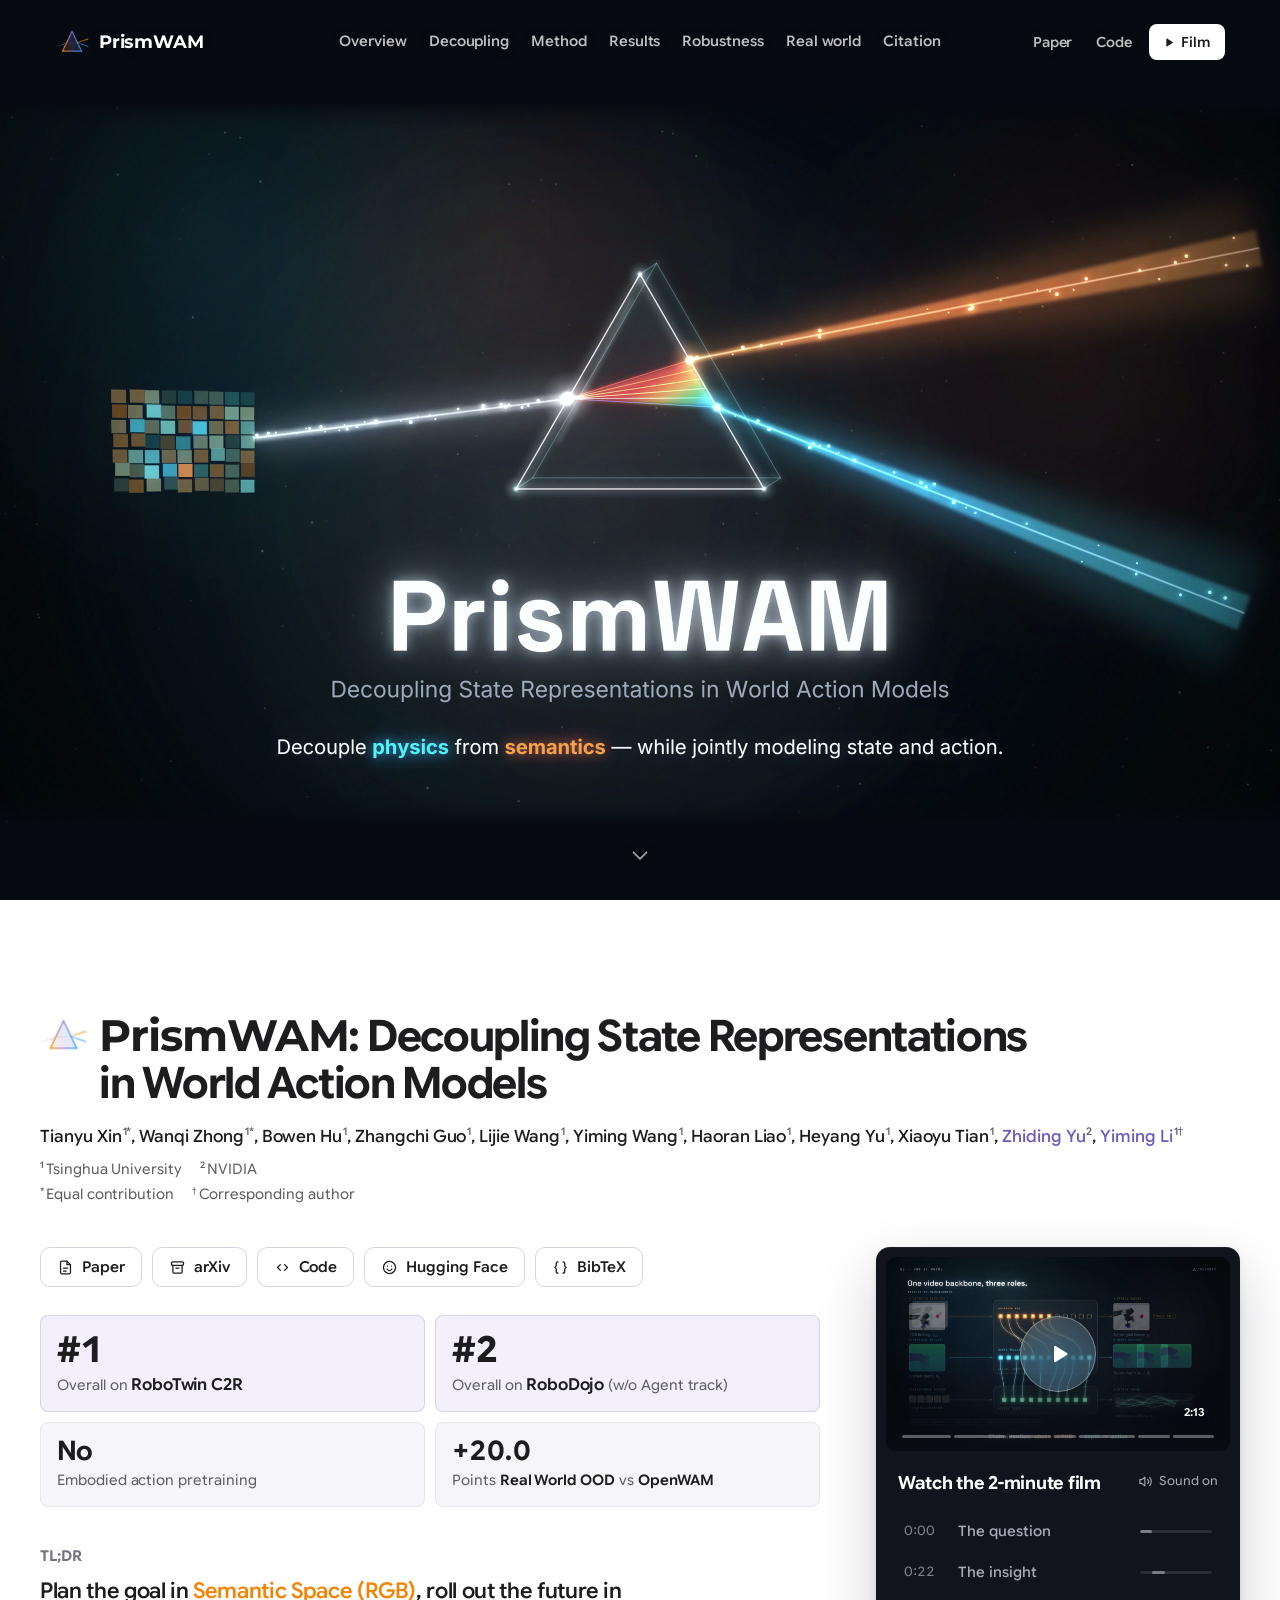
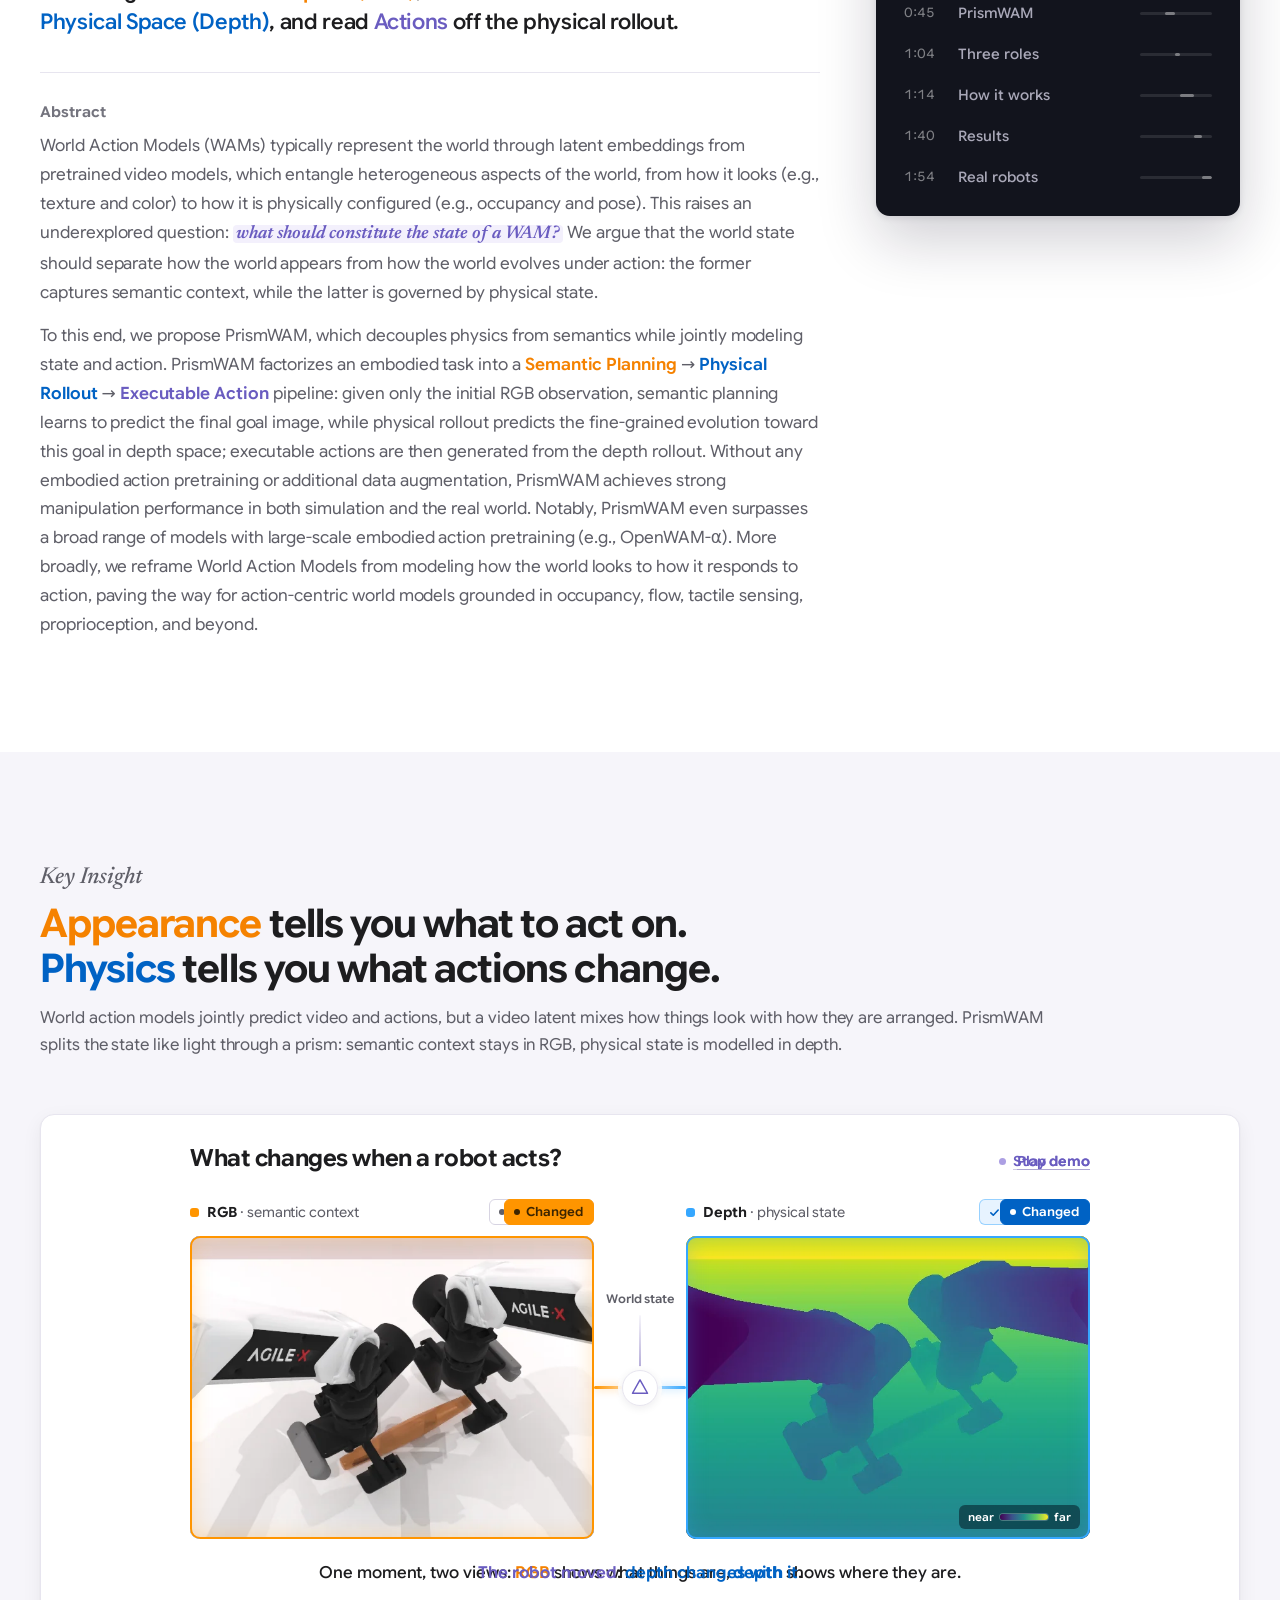
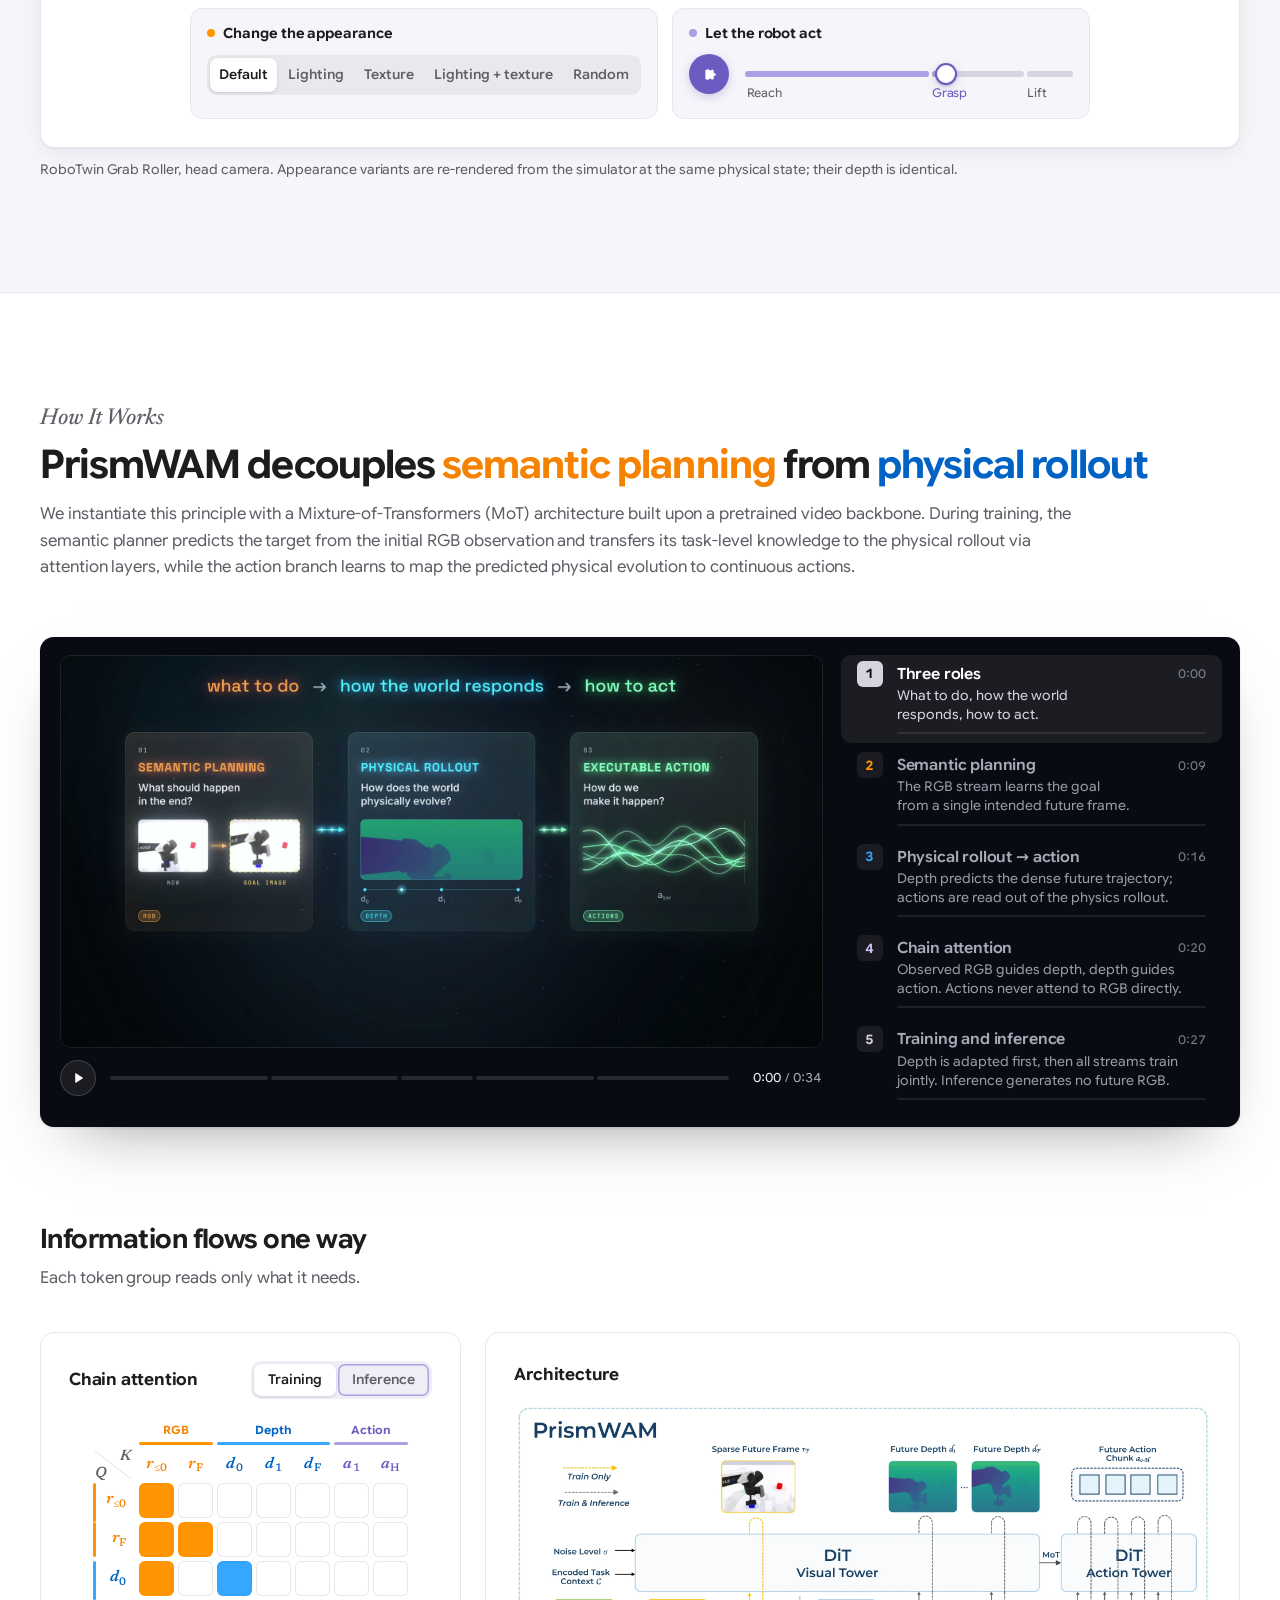
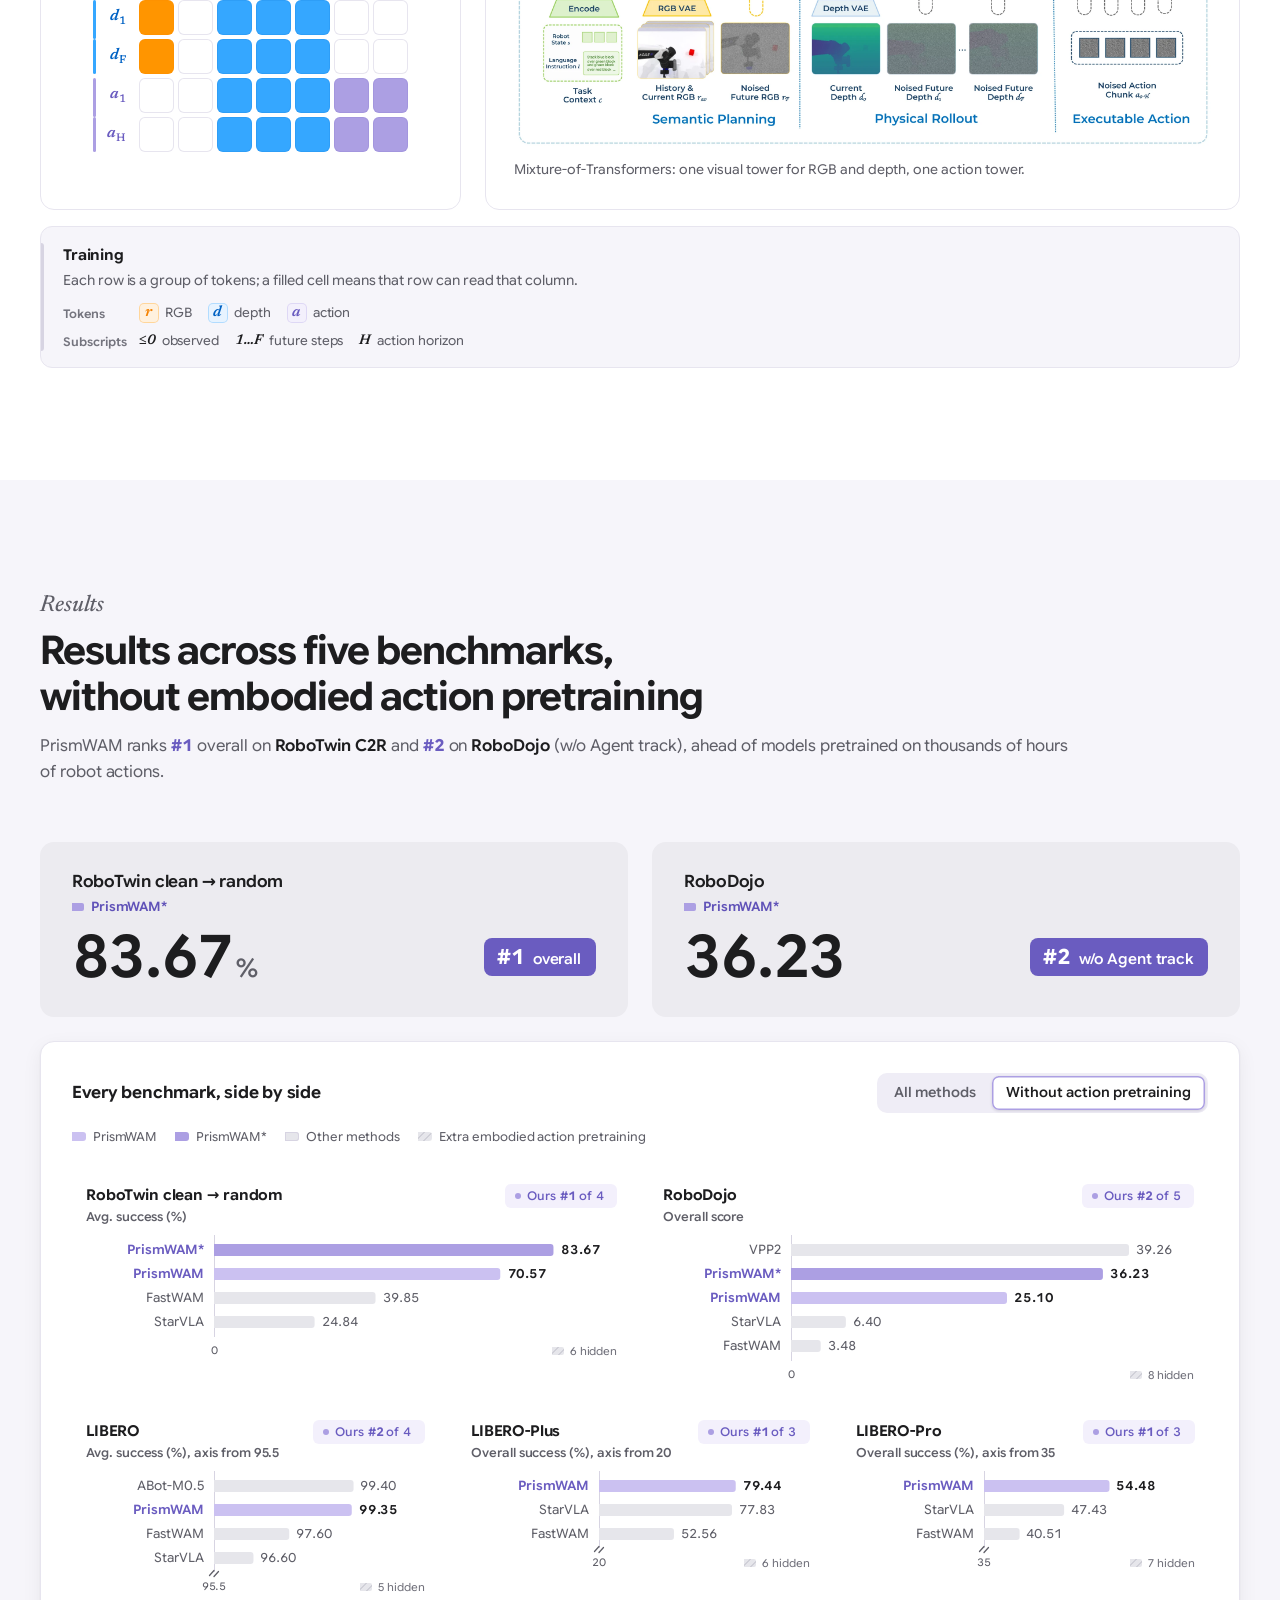
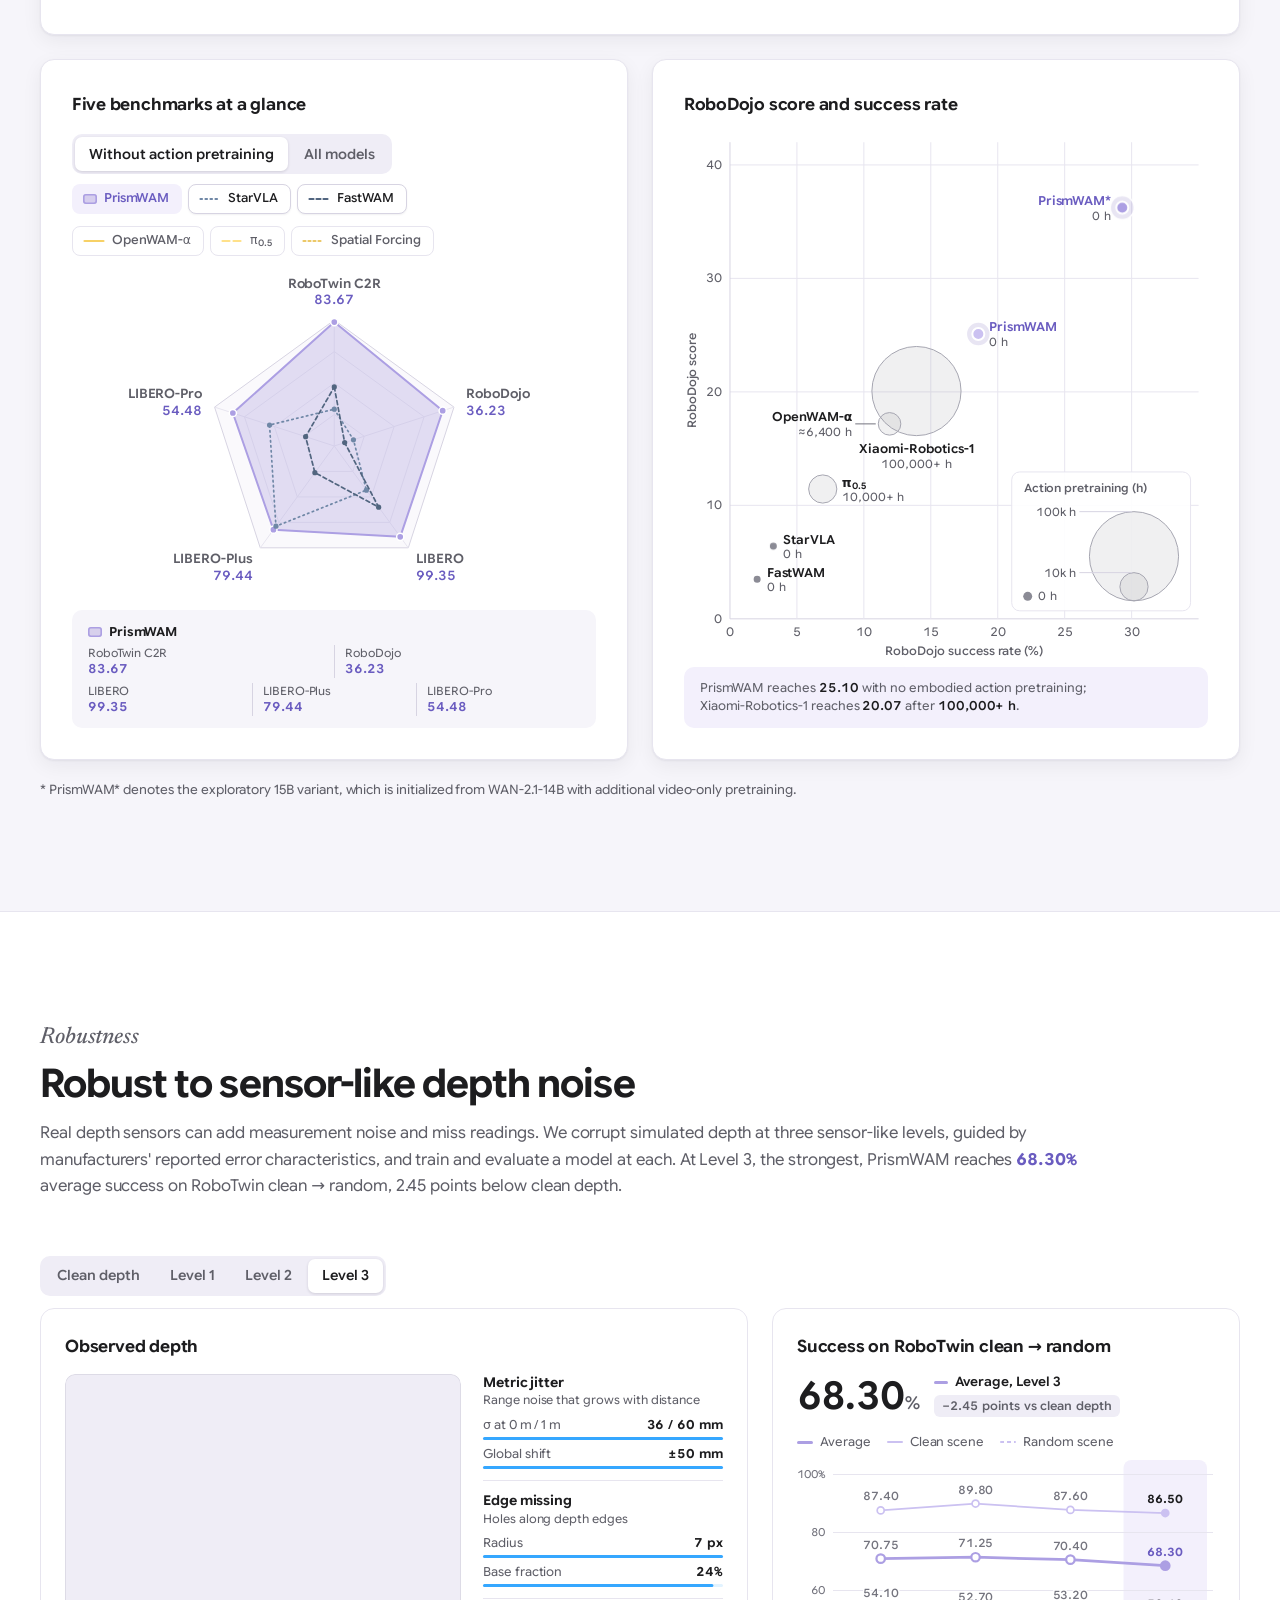
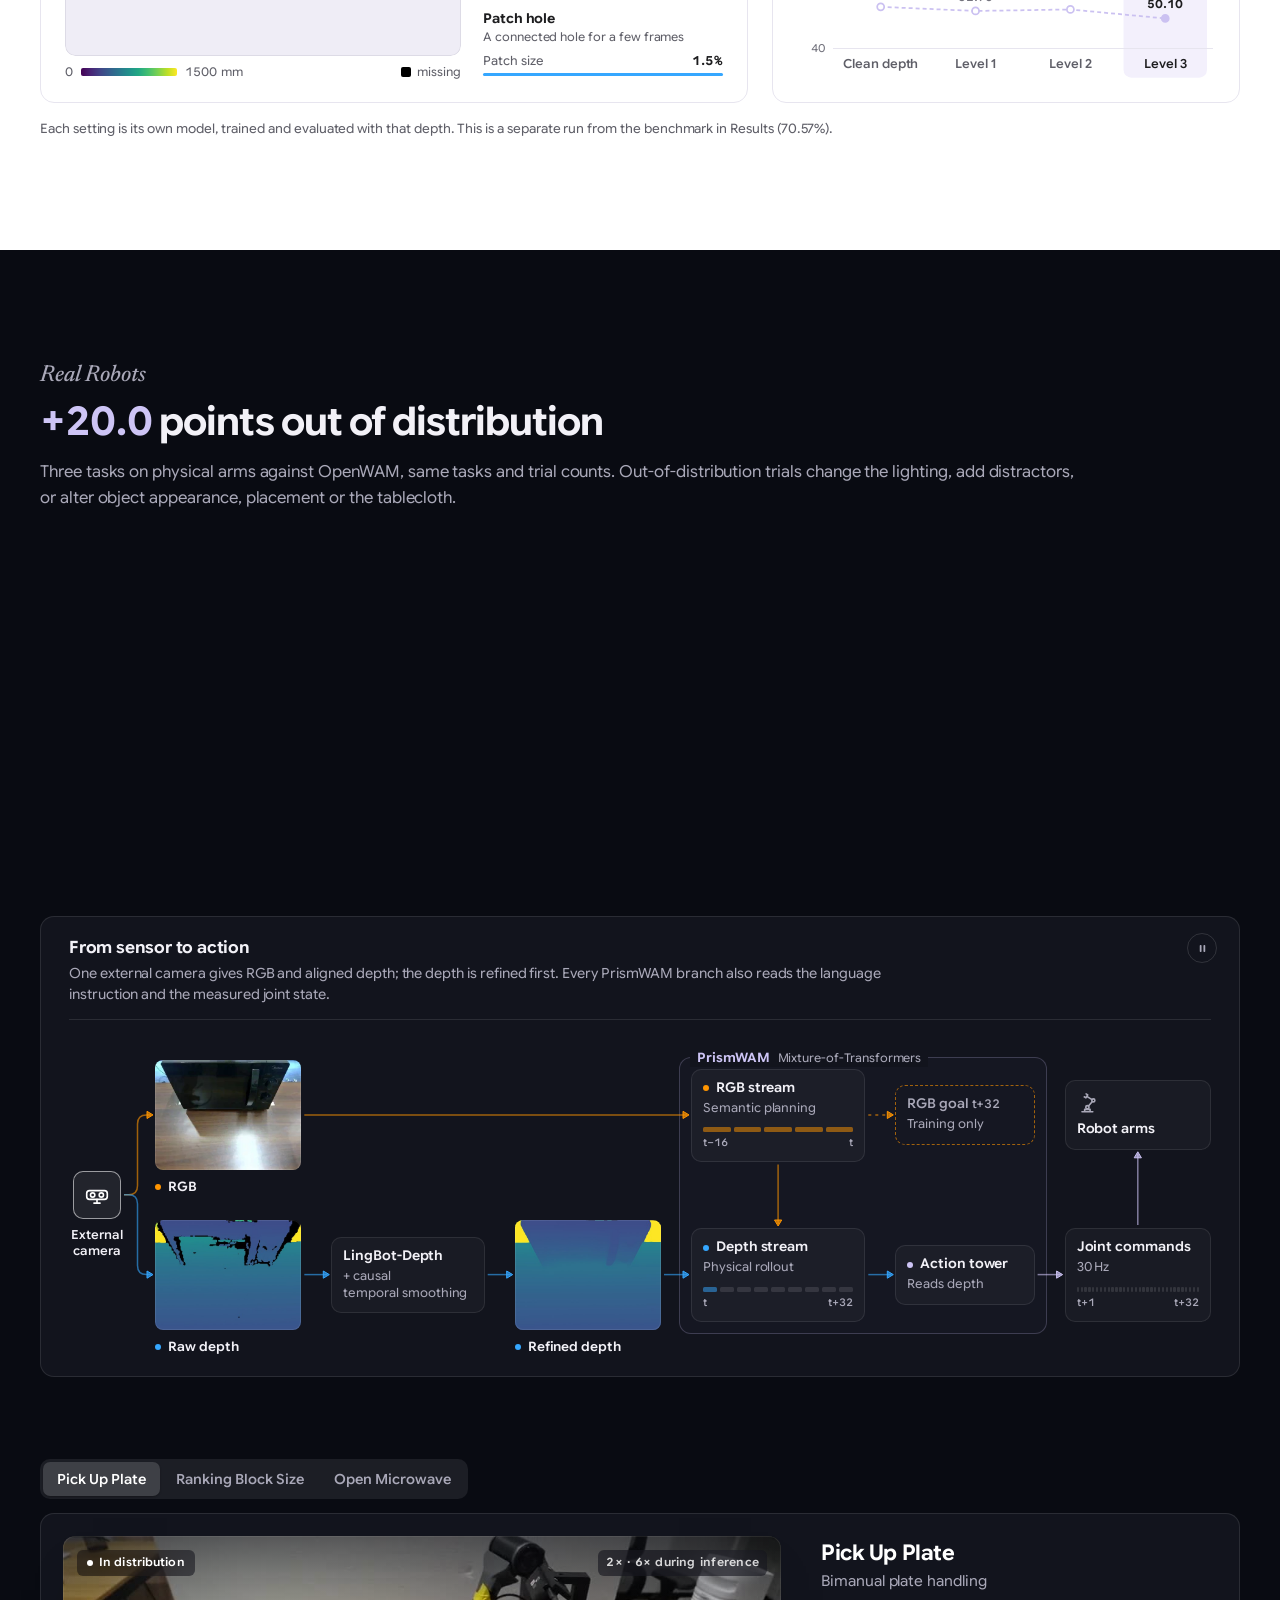
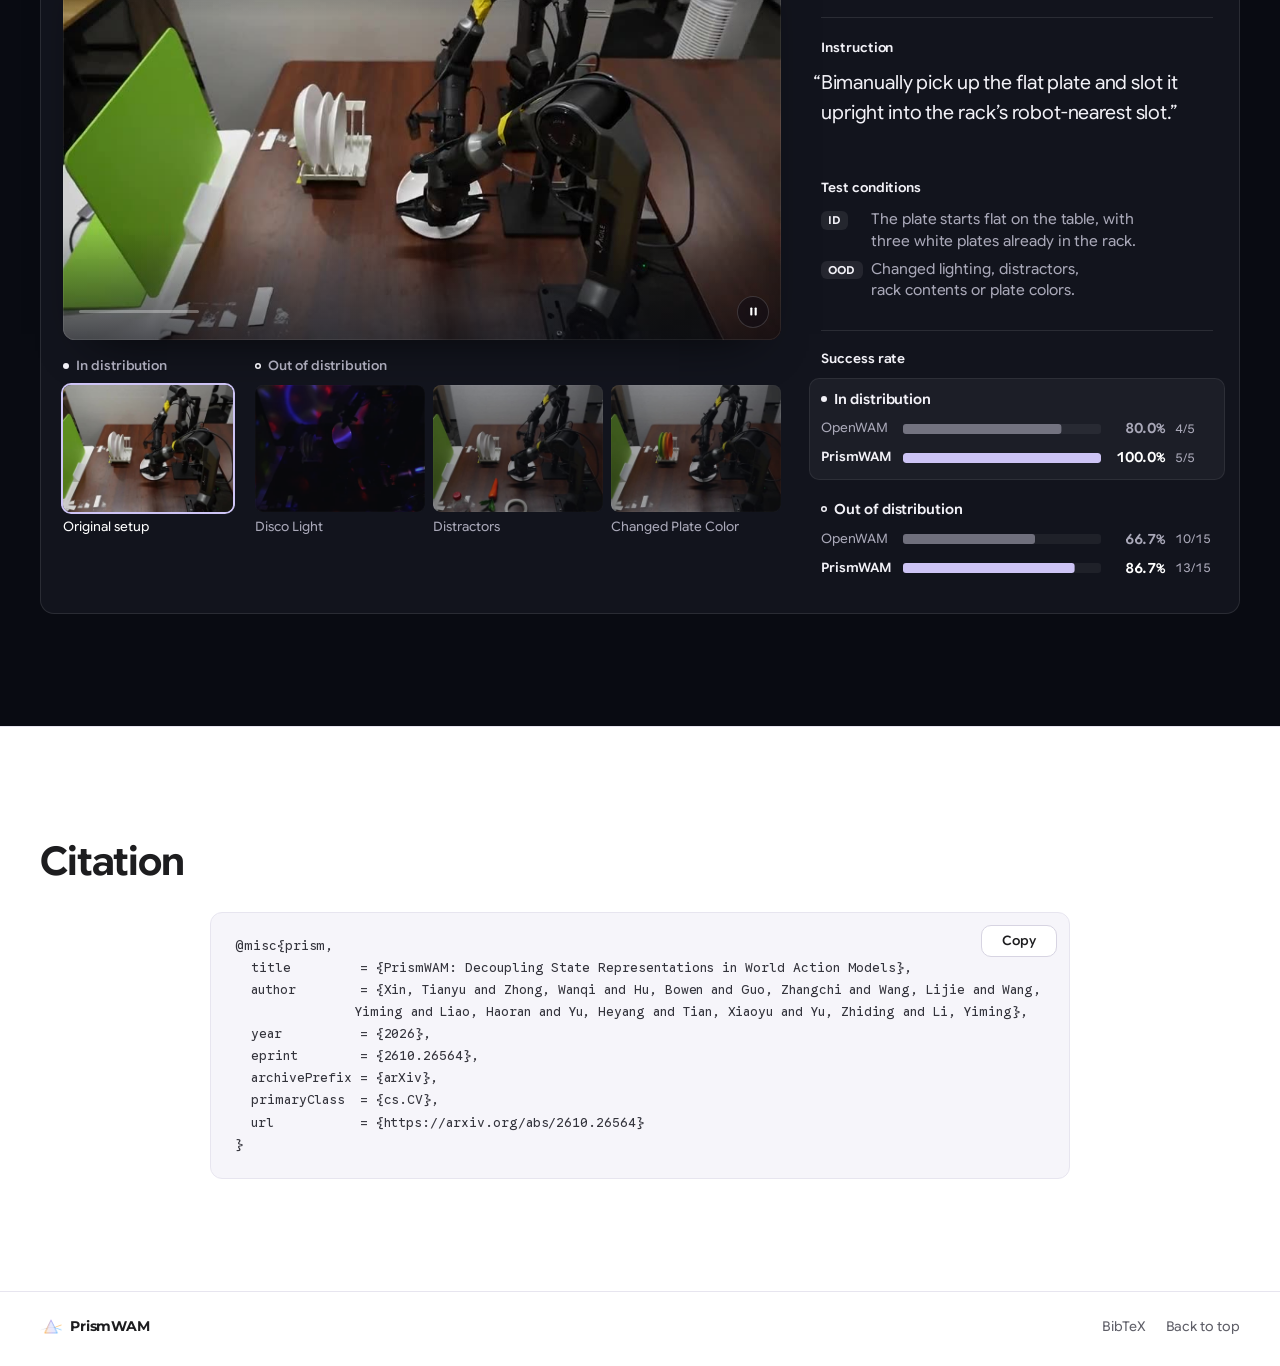
==== commit 4ec1ed34: "Overview and citation: link the arXiv paper (2610.26564)" ====
--- a/index.html
+++ b/index.html
@@ -133,10 +133,10 @@
             <svg viewBox="0 0 24 24" fill="none" stroke="currentColor" stroke-width="1.8" stroke-linecap="round" stroke-linejoin="round" aria-hidden="true"><path d="M14 3H7a2 2 0 0 0-2 2v14a2 2 0 0 0 2 2h10a2 2 0 0 0 2-2V8z"/><path d="M14 3v5h5M9 13h6M9 17h4"/></svg>
             Paper
           </a>
-          <span class="btn btn-line" aria-disabled="true">
+          <a class="btn btn-line" href="https://arxiv.org/abs/2610.26564" target="_blank" rel="noopener">
             <svg viewBox="0 0 24 24" fill="none" stroke="currentColor" stroke-width="1.8" stroke-linecap="round" stroke-linejoin="round" aria-hidden="true"><rect x="3.5" y="4" width="17" height="5" rx="1.5"/><path d="M5.5 9v9.5a1.5 1.5 0 0 0 1.5 1.5h10a1.5 1.5 0 0 0 1.5-1.5V9M10 13h4"/></svg>
-            arXiv <small>soon</small>
-          </span>
+            arXiv
+          </a>
           <a class="btn btn-line" href="https://github.com/THUSI-Lab/PrismWAM" target="_blank" rel="noopener">
             <svg viewBox="0 0 24 24" fill="none" stroke="currentColor" stroke-width="1.8" stroke-linecap="round" stroke-linejoin="round" aria-hidden="true"><path d="m9 8-4 4 4 4M15 8l4 4-4 4"/></svg>
             Code
@@ -842,11 +842,13 @@
     <div class="bib">
       <button class="btn btn-line bib-copy" id="bib-copy" type="button">Copy</button>
 <pre id="bib-code"><span class="bib-l">@misc{prism,
-</span><span class="bib-l bib-f">  <span class="bib-k">title        </span>= {PrismWAM: Decoupling State Representations in World Action Models},
-</span><span class="bib-l bib-f">  <span class="bib-k">author       </span>= {Xin, Tianyu and Zhong, Wanqi and Hu, Bowen and Guo, Zhangchi and Wang, Lijie and Wang, Yiming and Liao, Haoran and Yu, Heyang and Tian, Xiaoyu and Yu, Zhiding and Li, Yiming},
-</span><span class="bib-l bib-f">  <span class="bib-k">howpublished </span>= {https://prism-wam.github.io/},
-</span><span class="bib-l bib-f">  <span class="bib-k">note         </span>= {Project page},
-</span><span class="bib-l bib-f">  <span class="bib-k">year         </span>= {2026}
+</span><span class="bib-l bib-f">  <span class="bib-k">title         </span>= {PrismWAM: Decoupling State Representations in World Action Models},
+</span><span class="bib-l bib-f">  <span class="bib-k">author        </span>= {Xin, Tianyu and Zhong, Wanqi and Hu, Bowen and Guo, Zhangchi and Wang, Lijie and Wang, Yiming and Liao, Haoran and Yu, Heyang and Tian, Xiaoyu and Yu, Zhiding and Li, Yiming},
+</span><span class="bib-l bib-f">  <span class="bib-k">year          </span>= {2026},
+</span><span class="bib-l bib-f">  <span class="bib-k">eprint        </span>= {2610.26564},
+</span><span class="bib-l bib-f">  <span class="bib-k">archivePrefix </span>= {arXiv},
+</span><span class="bib-l bib-f">  <span class="bib-k">primaryClass  </span>= {cs.CV},
+</span><span class="bib-l bib-f">  <span class="bib-k">url           </span>= {https://arxiv.org/abs/2610.26564}
 </span><span class="bib-l">}</span></pre>
     </div>
   </div>
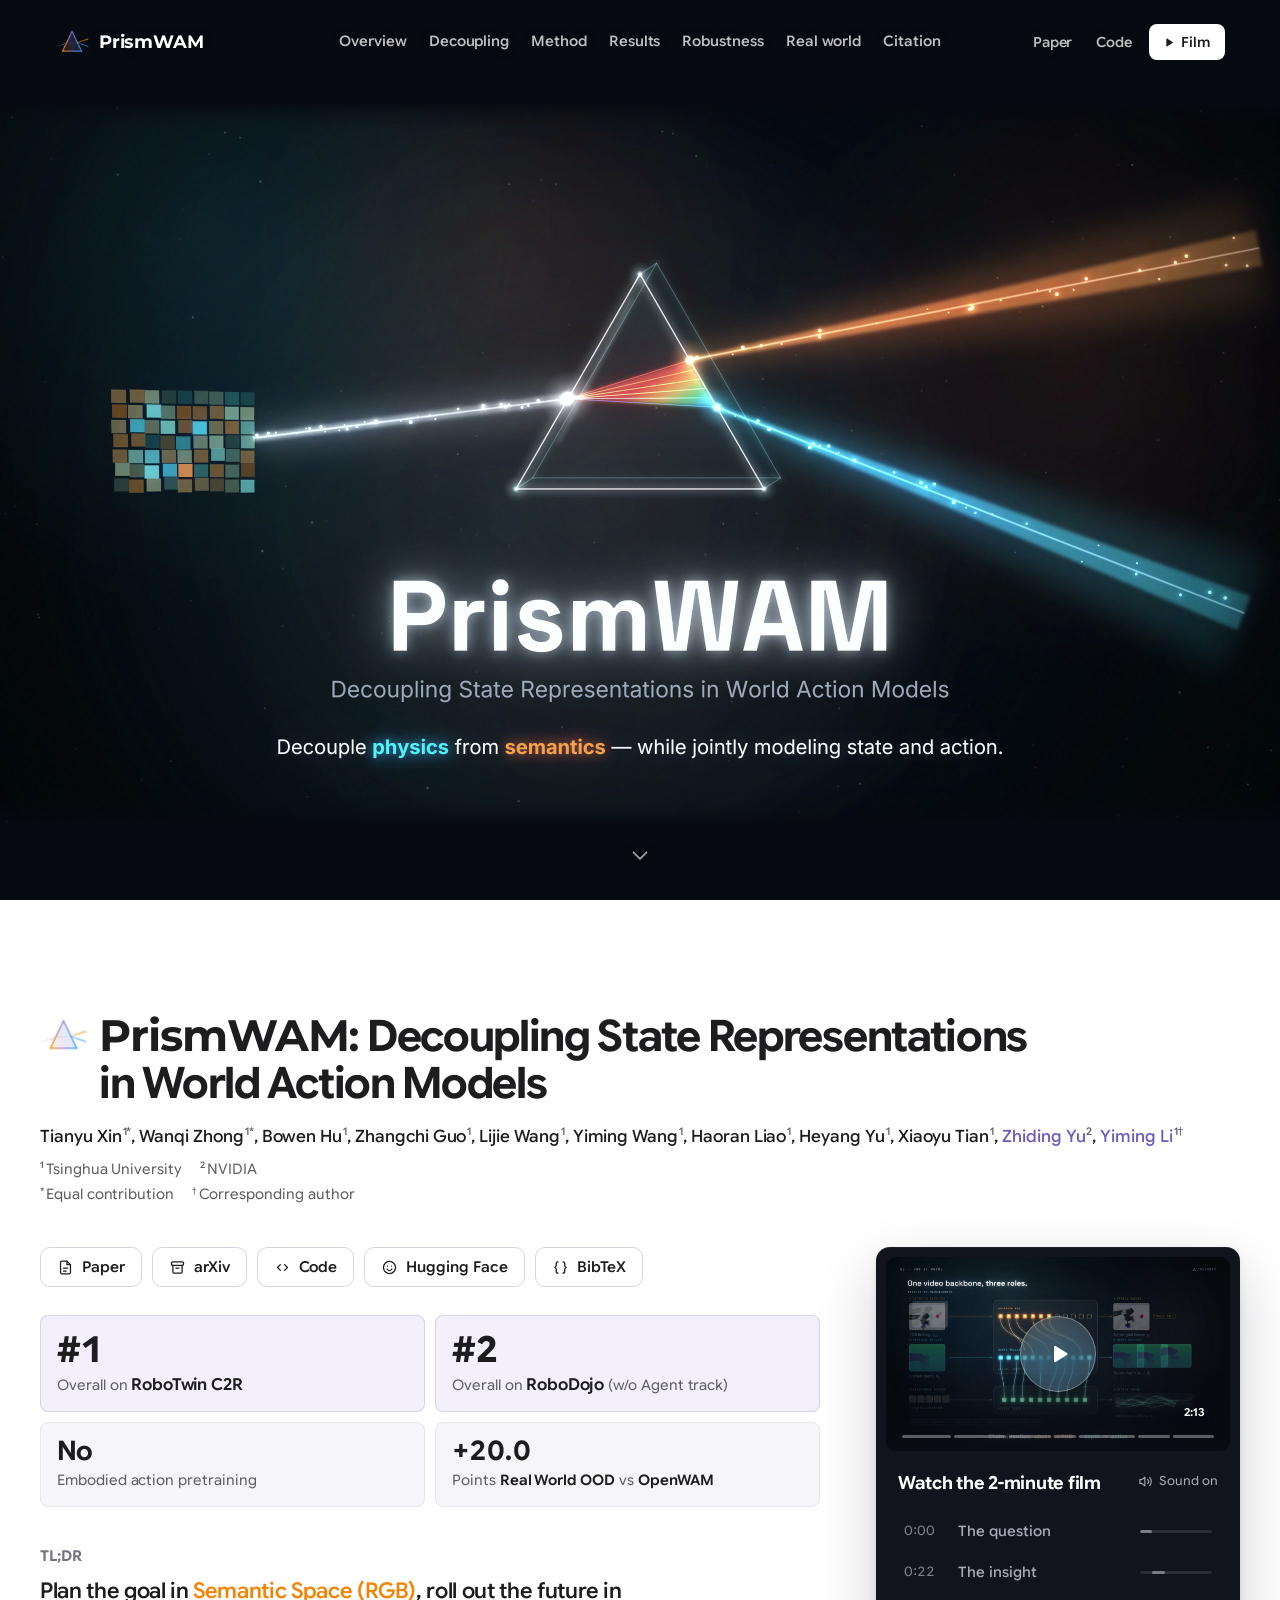
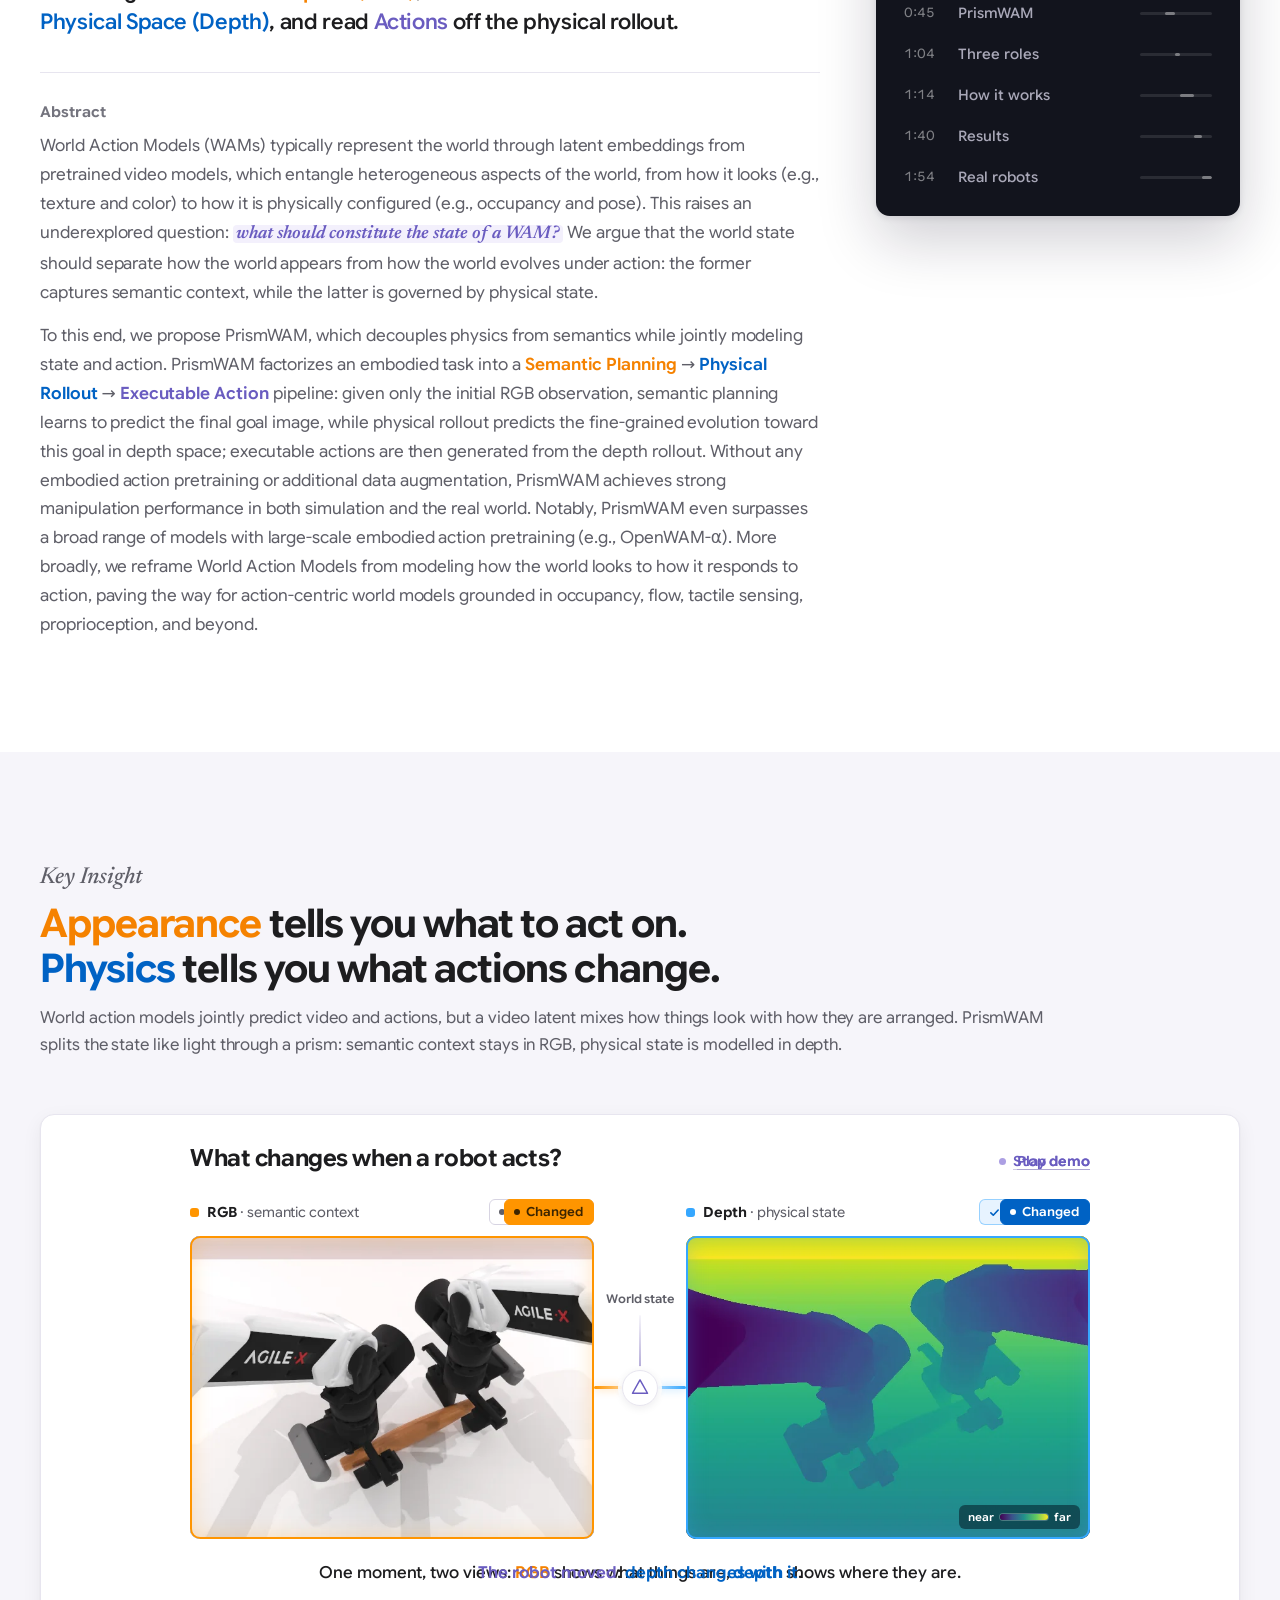
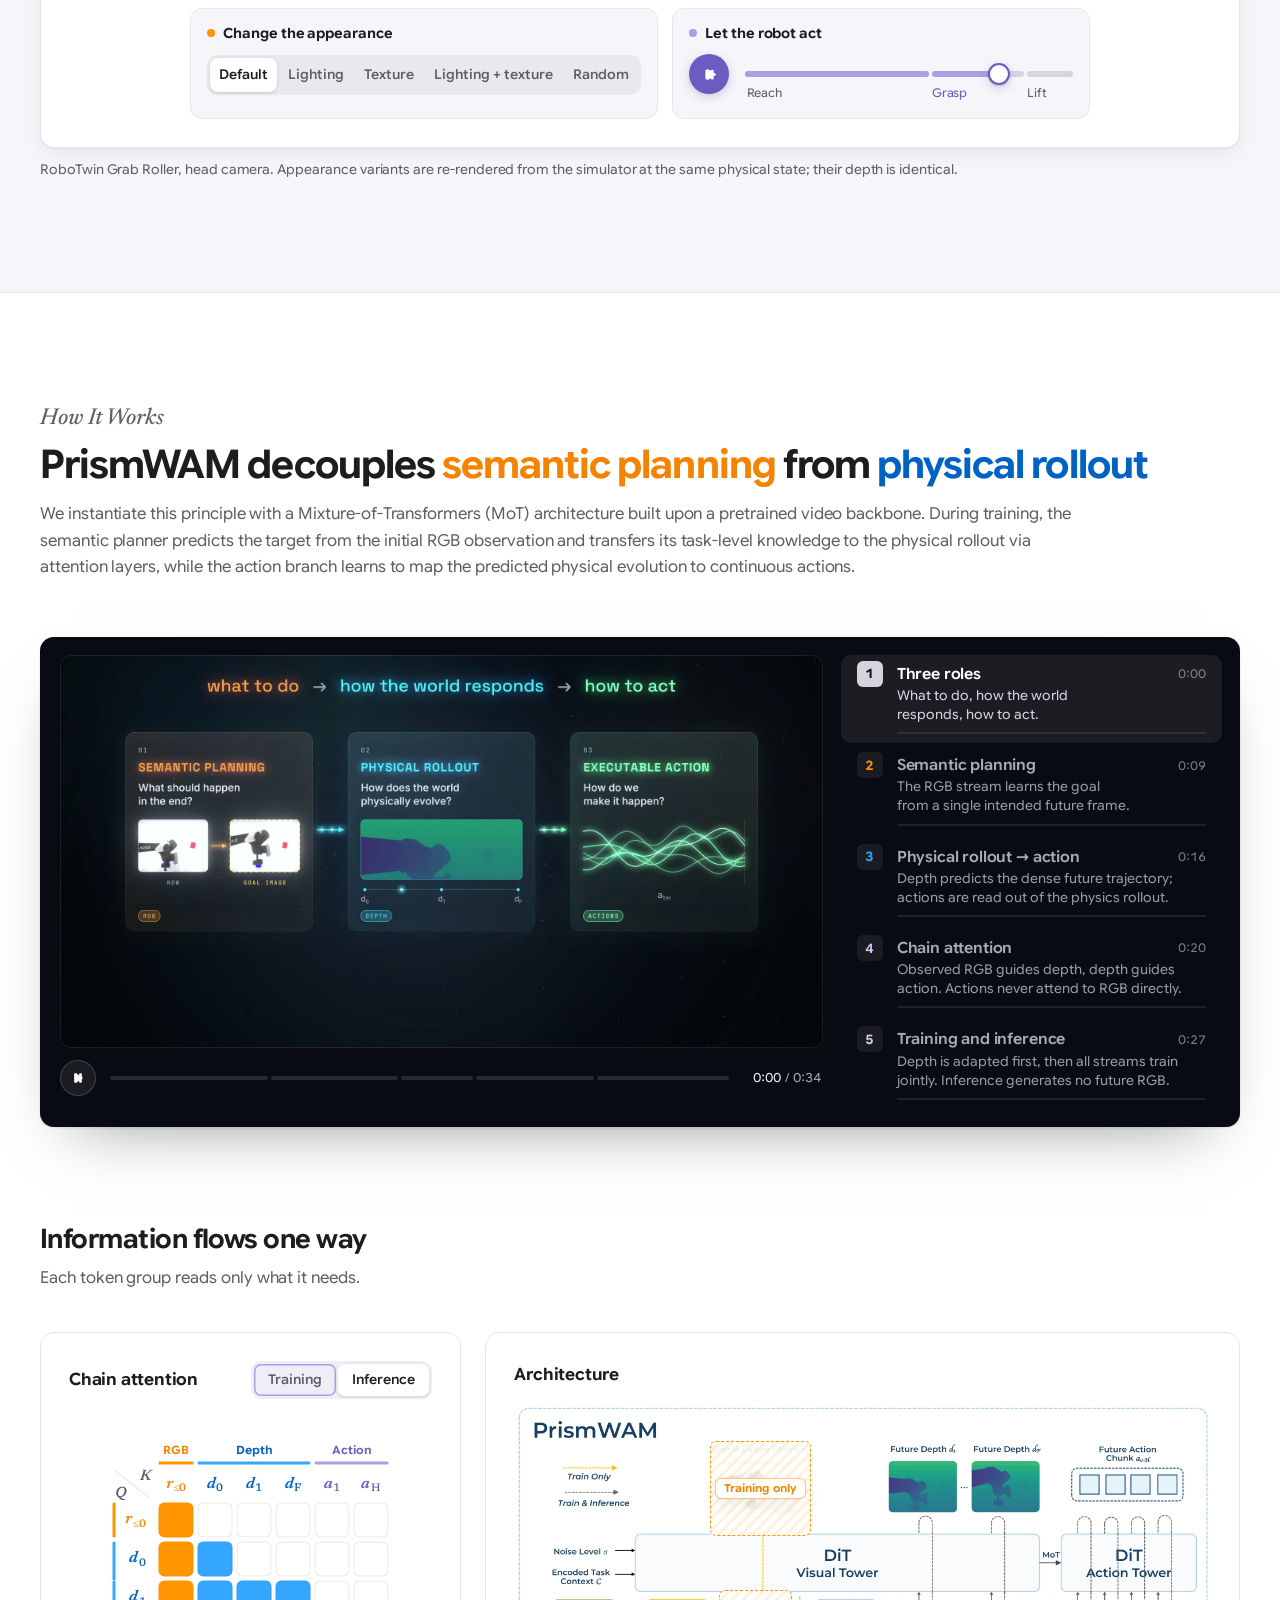
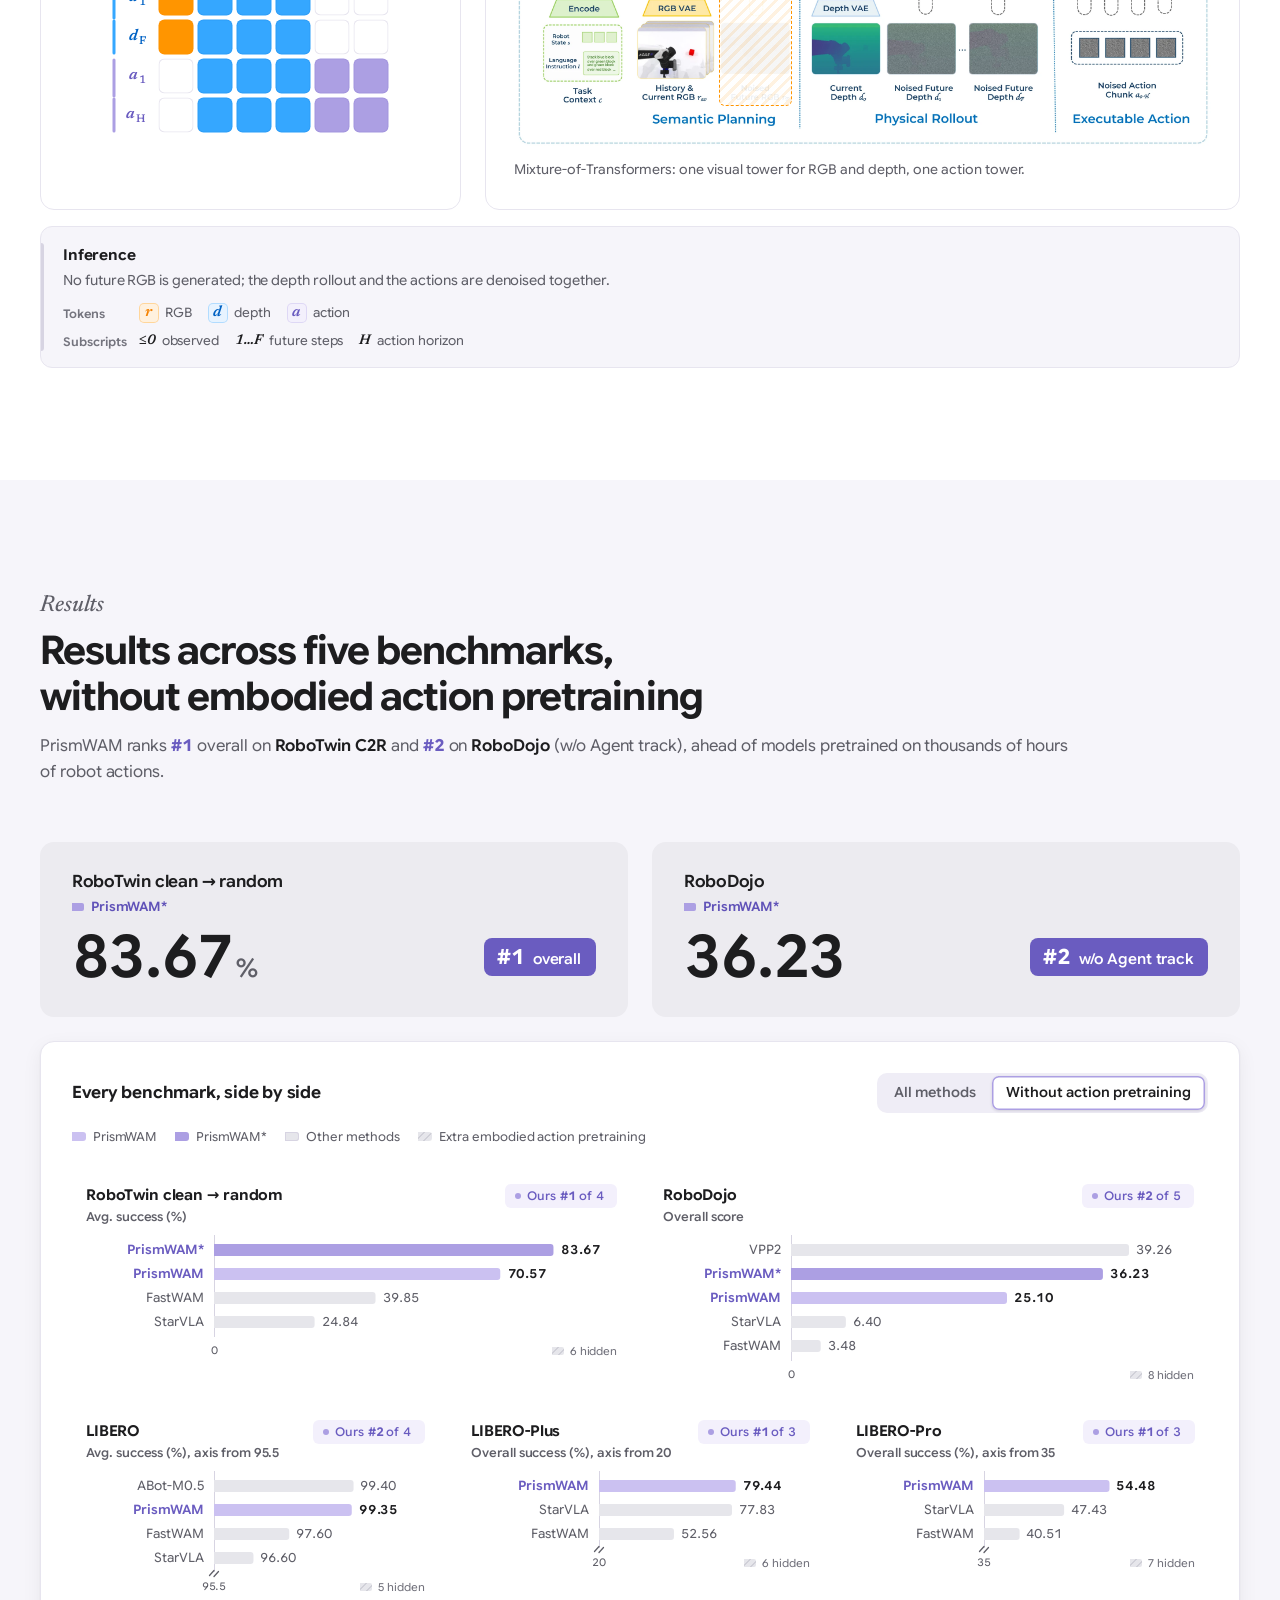
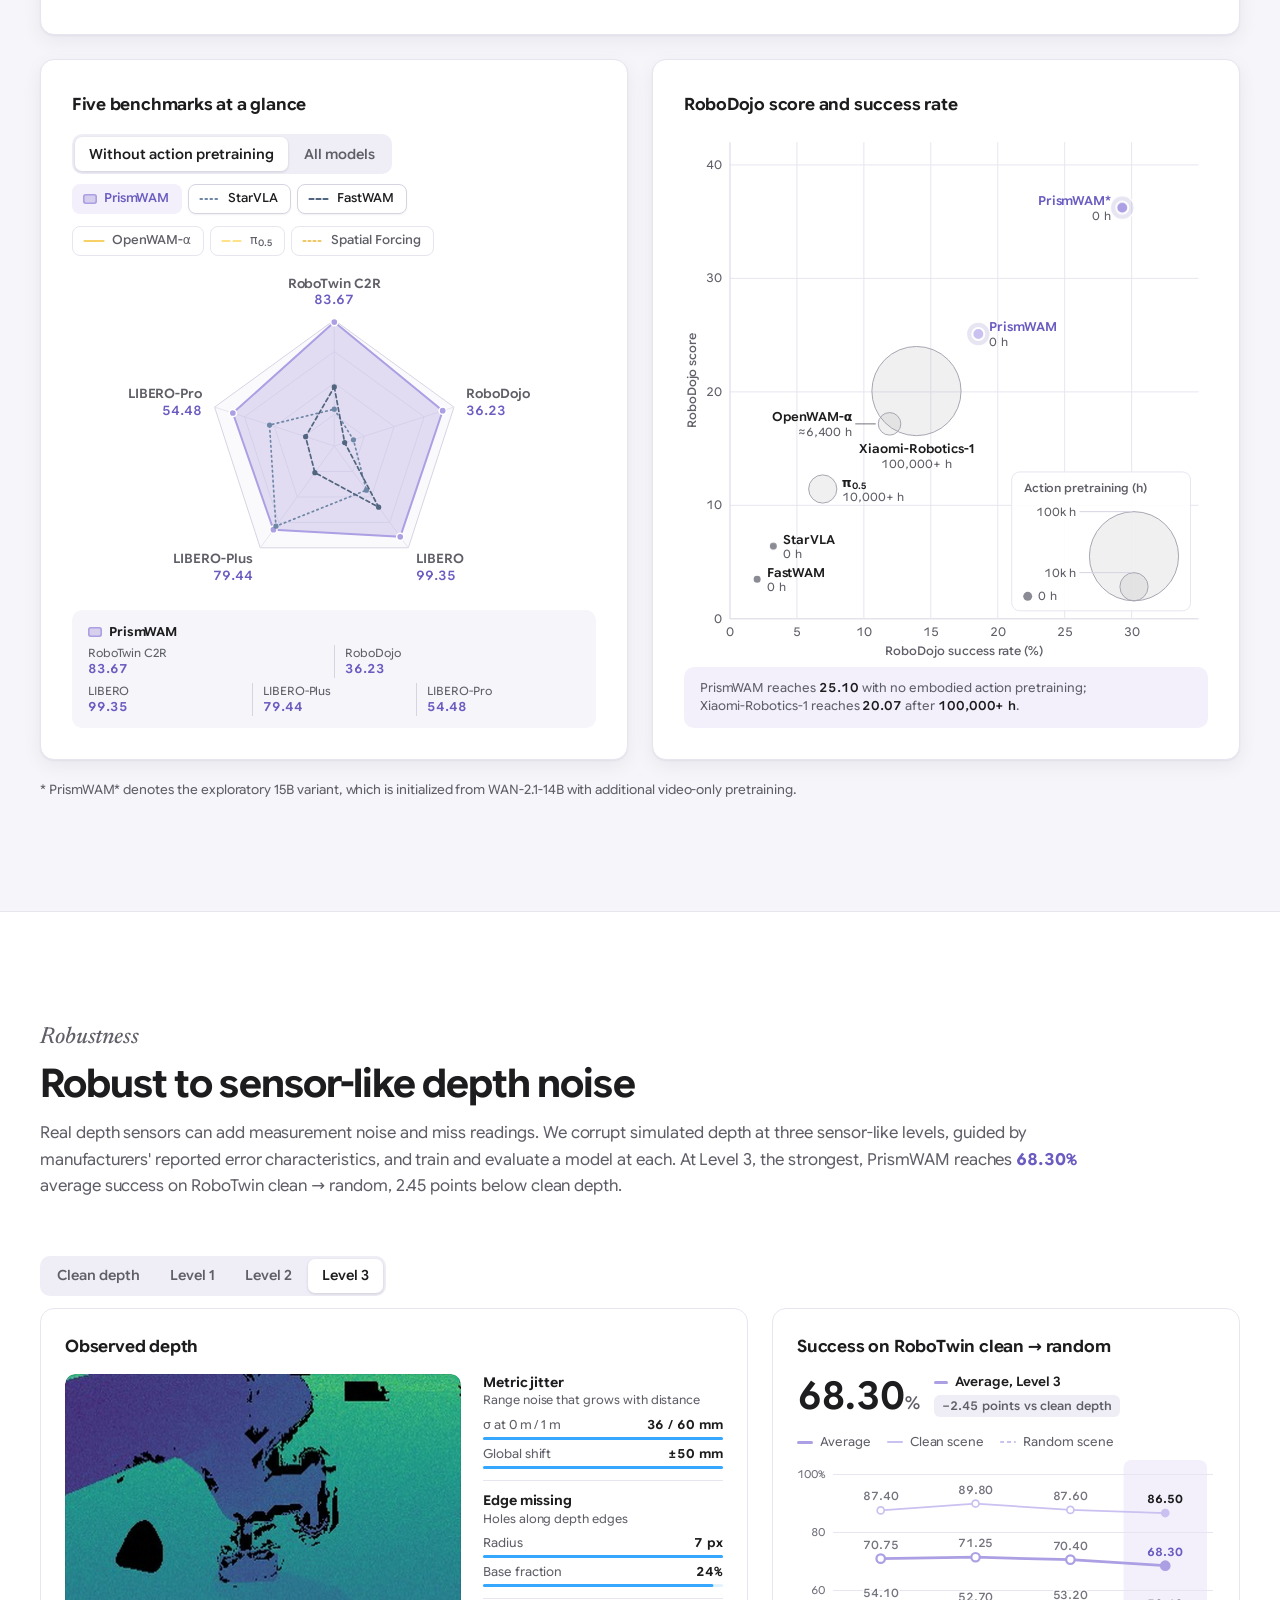
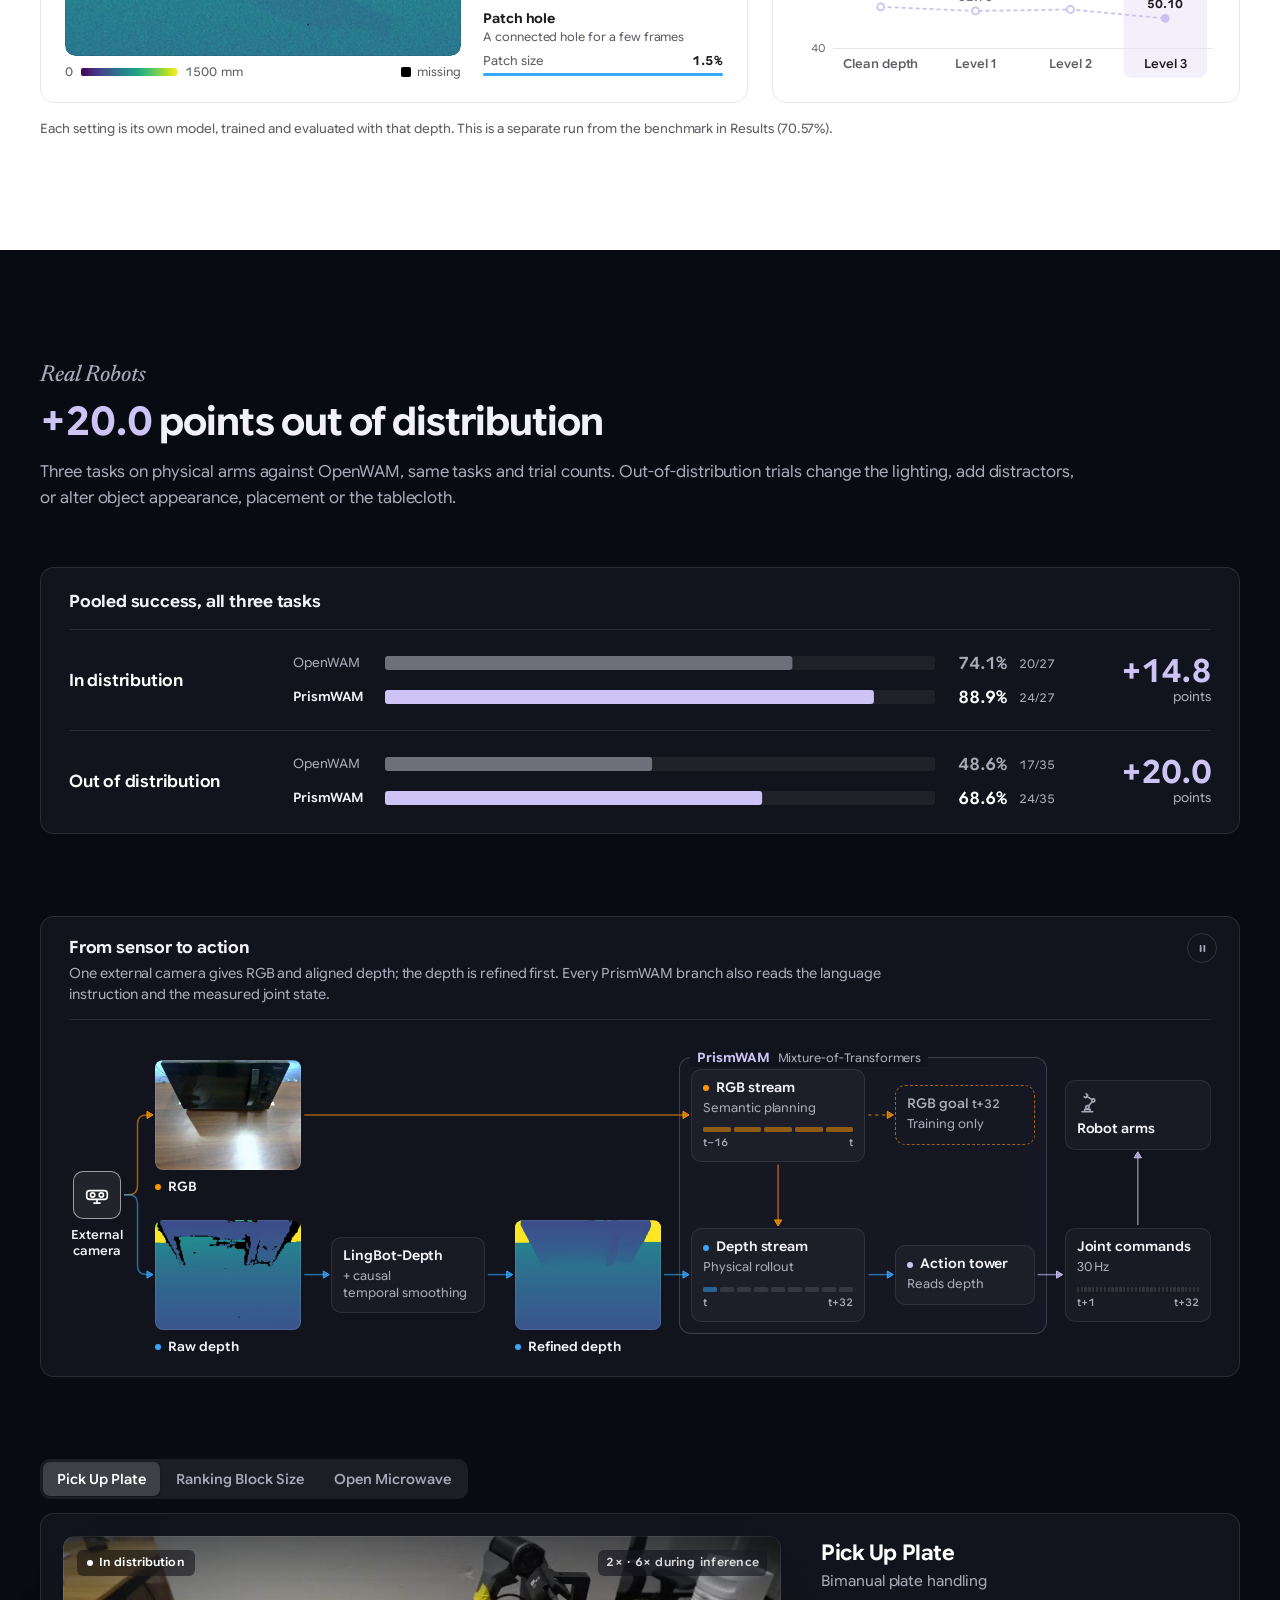
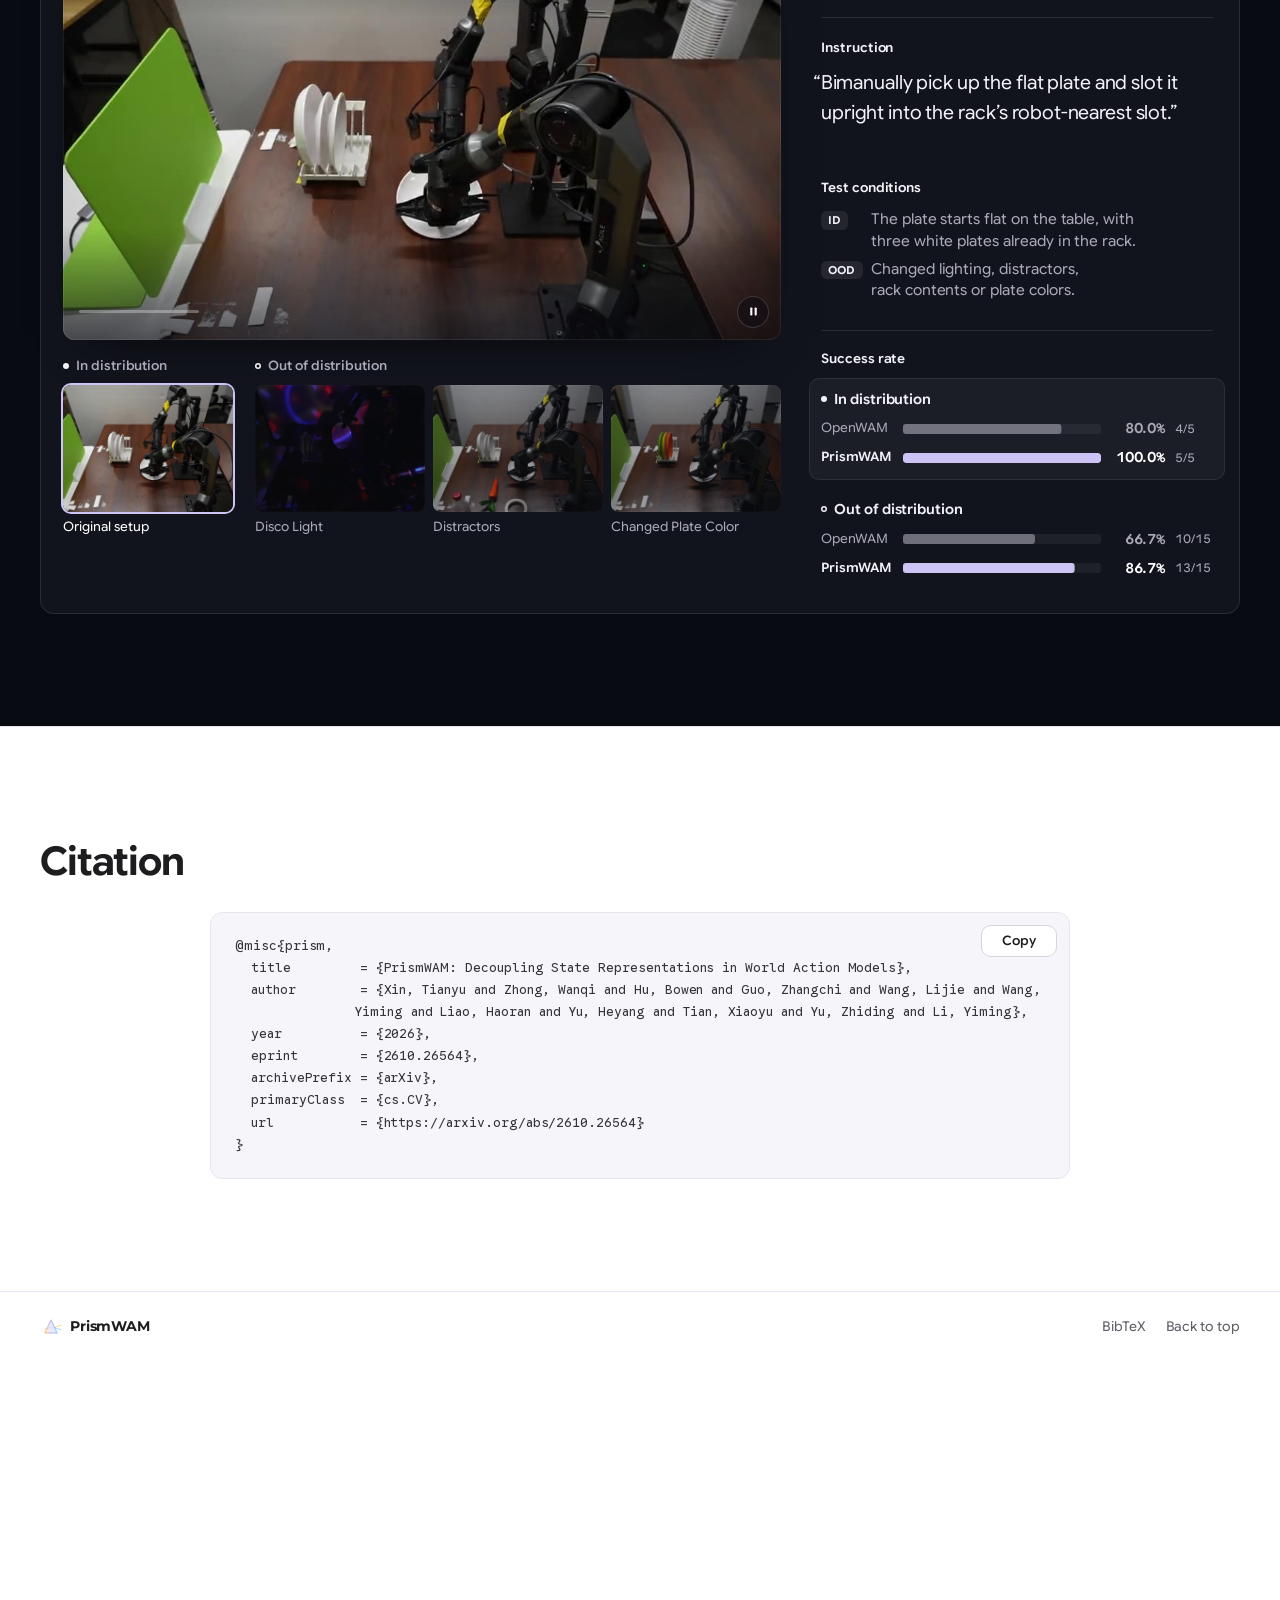
==== commit a2fc3946: "Phone hero: full-screen behind the browser's bottom bar; dark status bar while the hero is on screen" ====
--- a/index.html
+++ b/index.html
@@ -27,7 +27,7 @@
   <!-- fonts are self-hosted (@font-face in base.css); preload the one every visitor needs -->
   <link rel="preload" href="static/fonts/google-sans-flex-latin.woff2" as="font" type="font/woff2" crossorigin>
   <link rel="stylesheet" href="static/css/base.css?v=3e7bc03f">
-  <link rel="stylesheet" href="static/css/nav-hero.css?v=20b54017">
+  <link rel="stylesheet" href="static/css/nav-hero.css?v=10e89d82">
   <link rel="stylesheet" href="static/css/lab.css?v=f3aefb95">
   <link rel="stylesheet" href="static/css/method.css?v=36a8a660">
   <link rel="stylesheet" href="static/css/results.css?v=c612f4f4">
@@ -899,7 +899,7 @@
 
 <script src="static/js/data.js?v=ab76301e"></script>
 <script src="static/js/core.js?v=2e4bd3b2"></script>
-<script src="static/js/nav-hero.js?v=f7b59f82"></script>
+<script src="static/js/nav-hero.js?v=bf5e3f86"></script>
 <script src="static/js/lab.js?v=8a8b106c"></script>
 <script src="static/js/method.js?v=3ffe92d5"></script>
 <script src="static/js/results.js?v=bee4eb63"></script>
--- a/static/css/nav-hero.css
+++ b/static/css/nav-hero.css
@@ -306,7 +306,18 @@
   .hero-ctrl { transition: transform .9s var(--ease-io), right .9s var(--ease-io), bottom .9s var(--ease-io); transform-origin: 100% 100%; }
   .hero.is-folded .hero-ctrl { bottom: 6px; right: 8px; transform: scale(.78); }
   .hero.no-anim, .hero.no-anim * { transition: none !important; }
-}
+  /* immersive first screen: until it folds, the hero runs on behind the browser's floating bottom bar (large viewport),
+     while the film, the controls and the scroll cue stay centred / clear in the part that is always visible */
+  @supports (height: 100lvh) {
+    .hero:not(.is-folded) { --hero-h: max(480px, 100lvh); padding-bottom: calc(64px + 100lvh - 100svh); }
+    .hero:not(.is-folded) .hero-ctrl,
+    .hero:not(.is-folded) .hero-cue { bottom: calc(clamp(10px, 2.4vh, 22px) + 100lvh - 100svh); }
+  }
+}
+/* newer iOS Safari tints its status bar from the page background (theme-color is ignored): while the hero holds the
+   top of a phone screen the page background is the hero's dark; the content itself keeps its paper background */
+main { background: var(--paper); }
+html.hero-tint body { background: #070a11; }
 
 /* ═════════ overview ═════════ */
 #overview { background: var(--paper); }
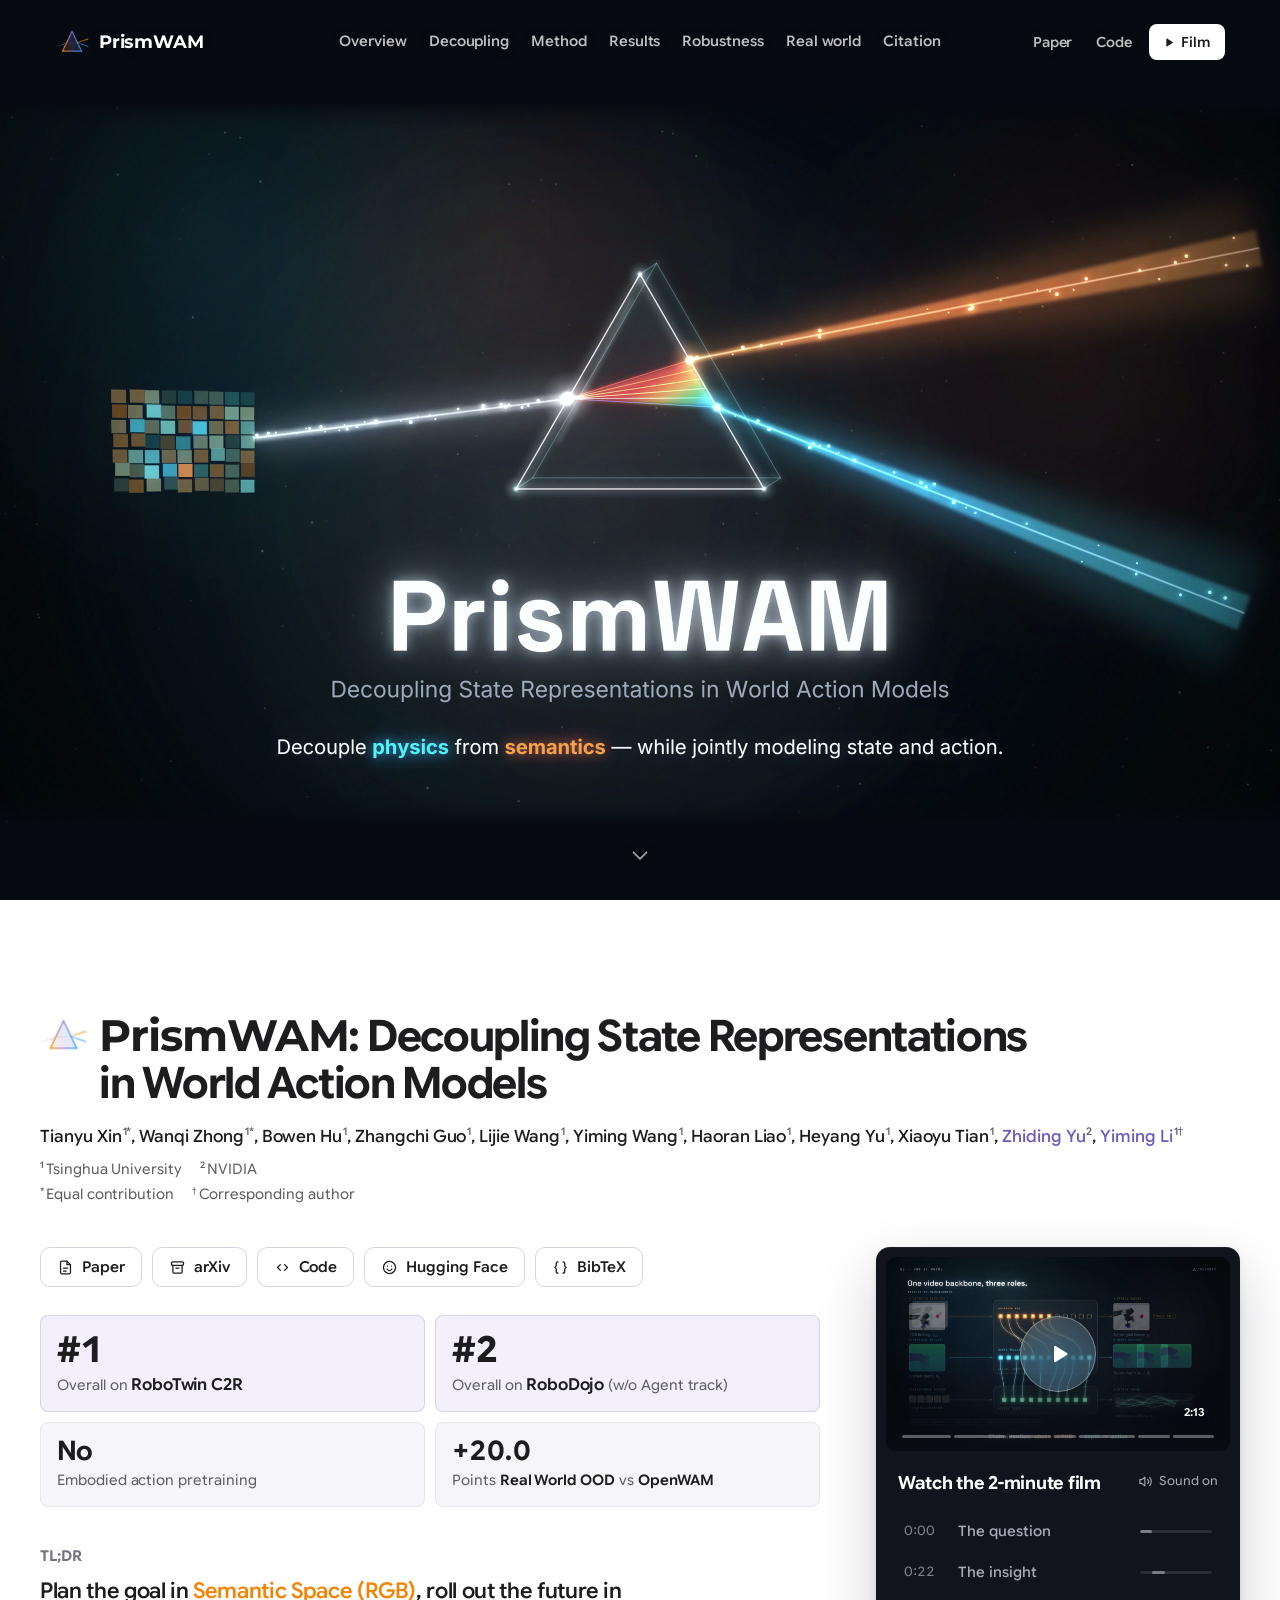
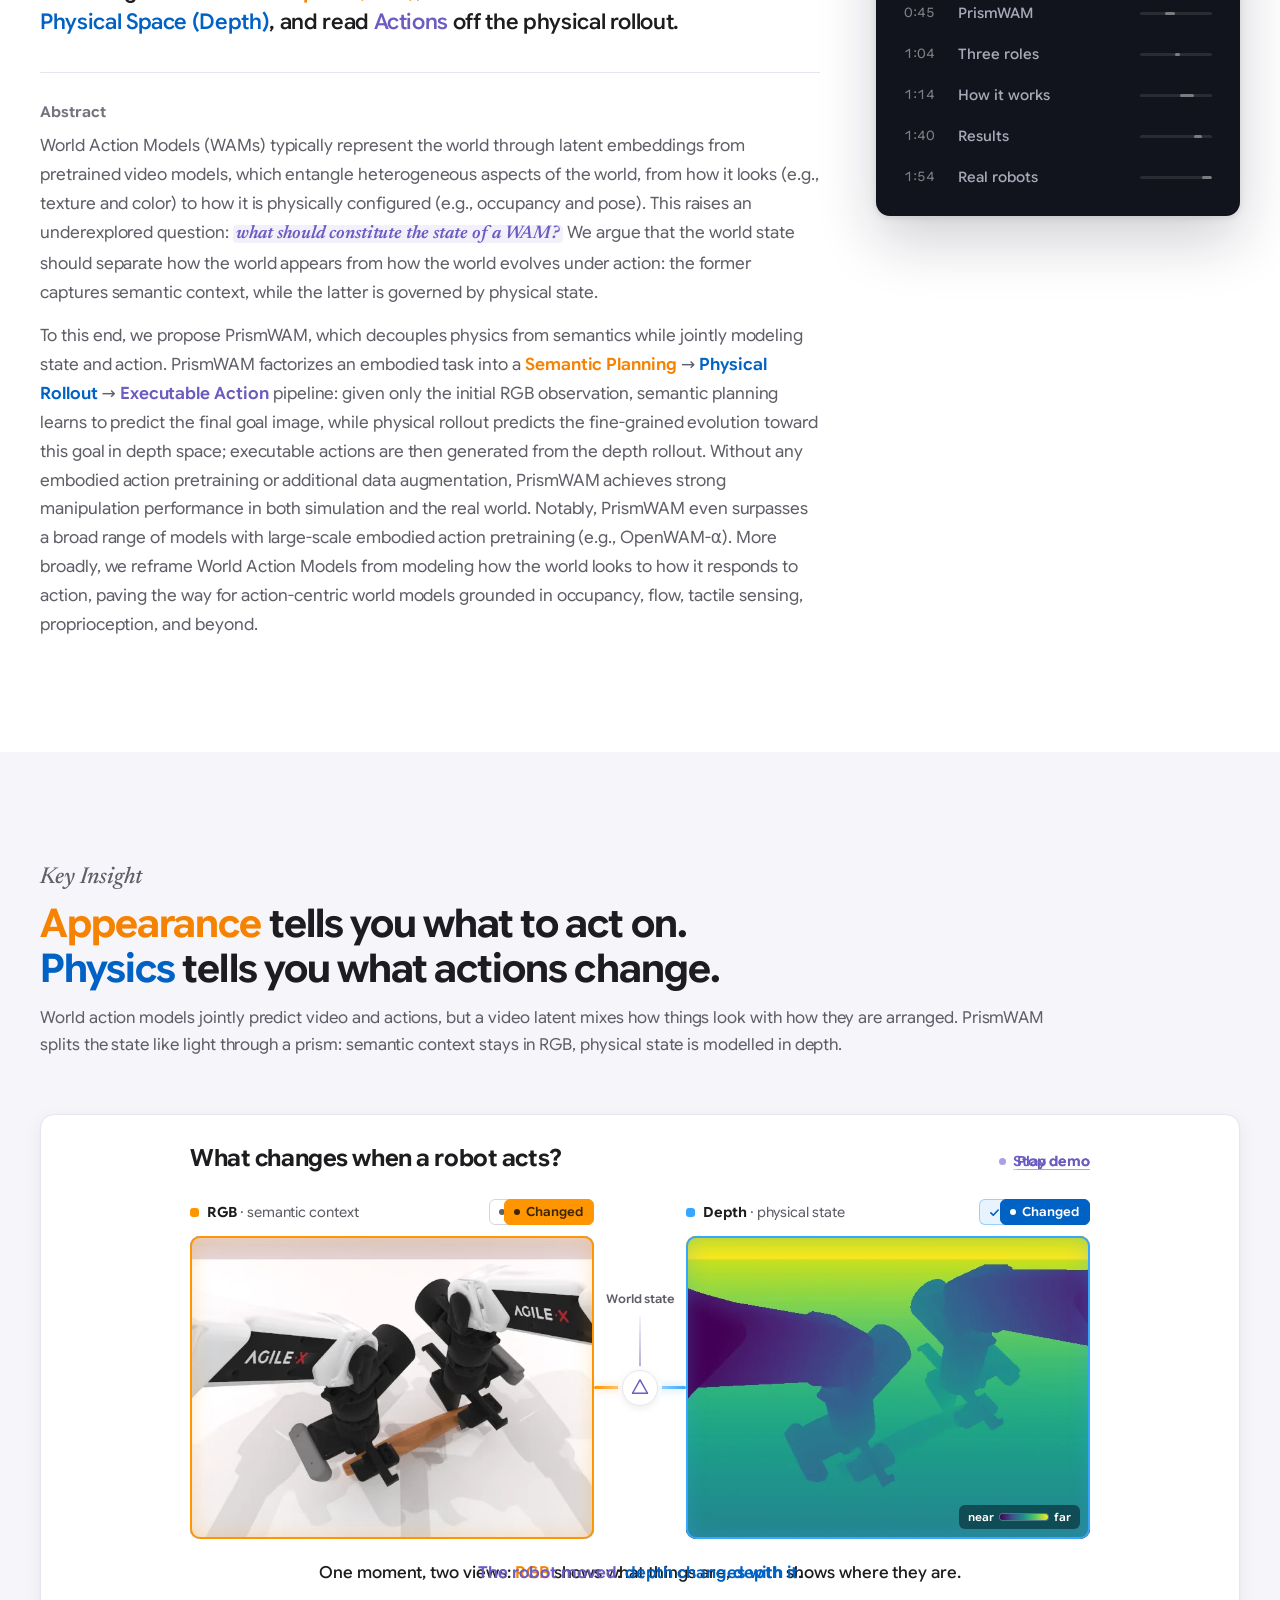
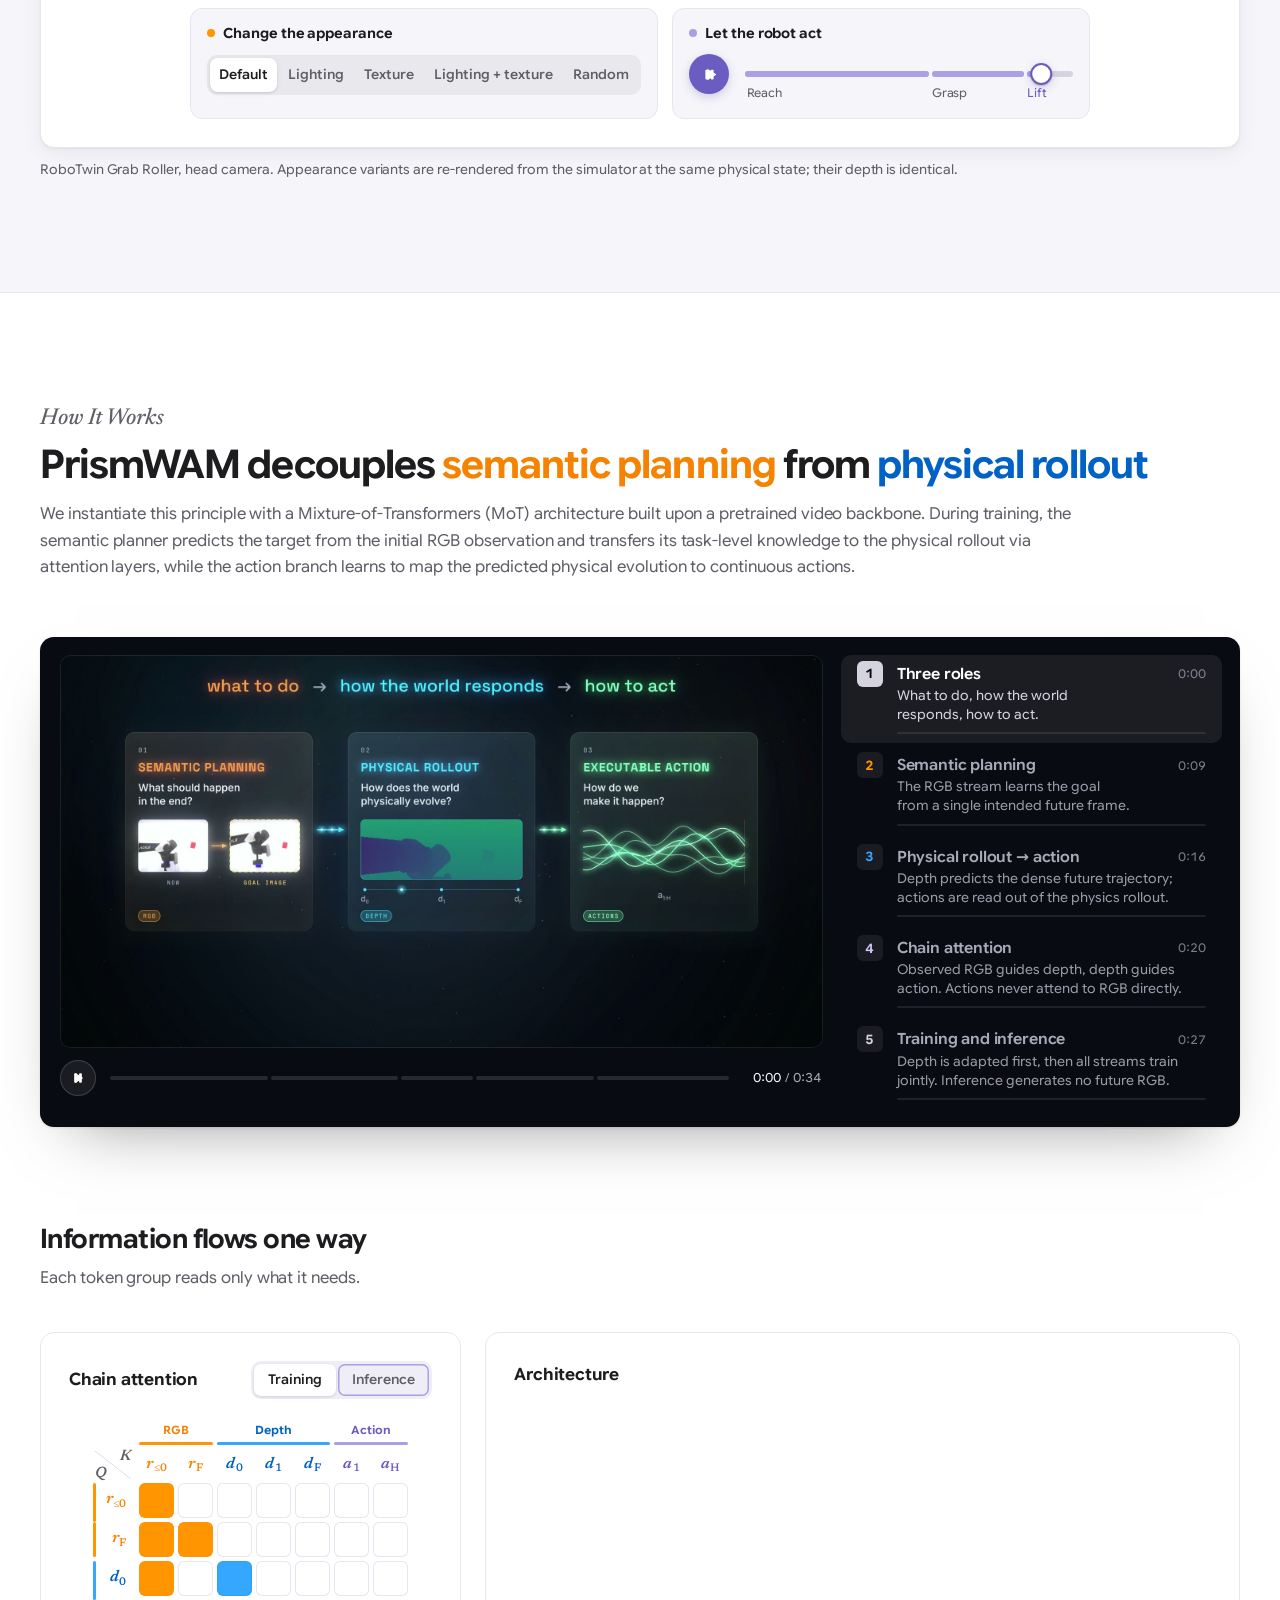
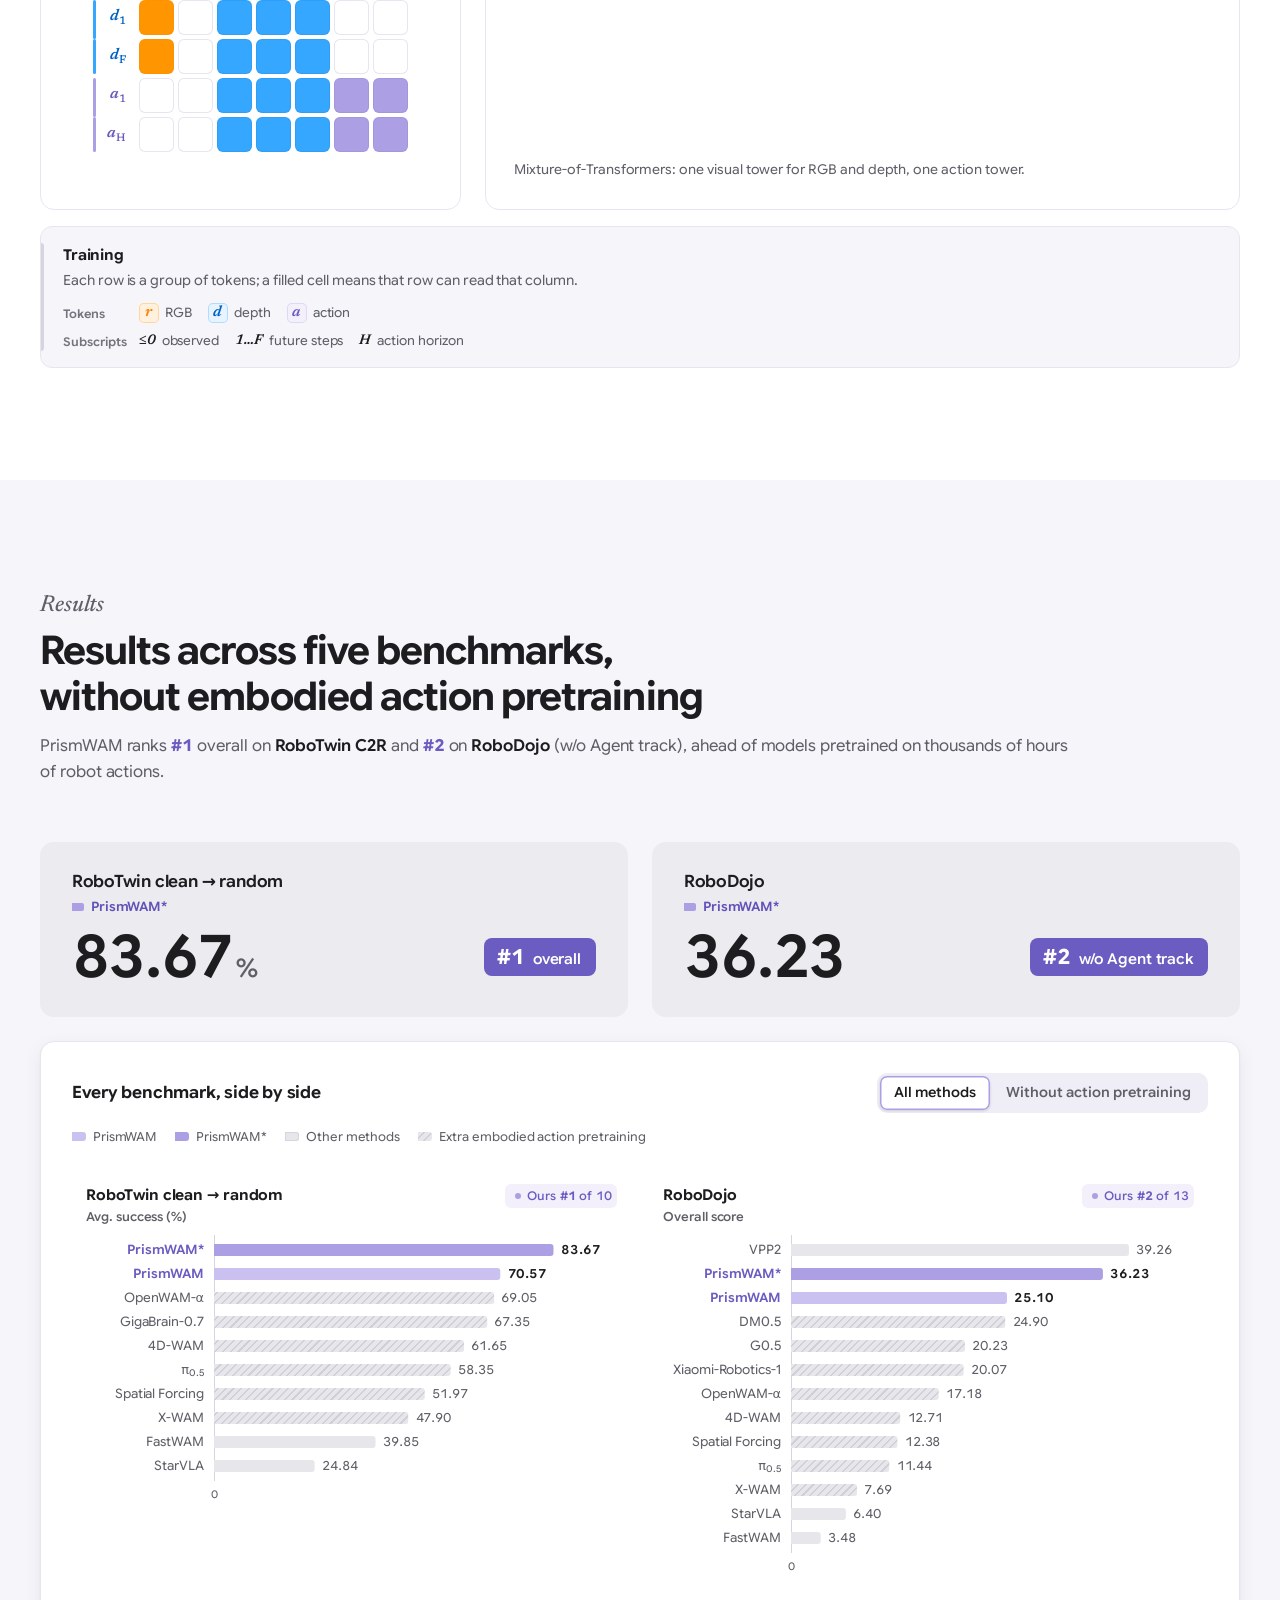
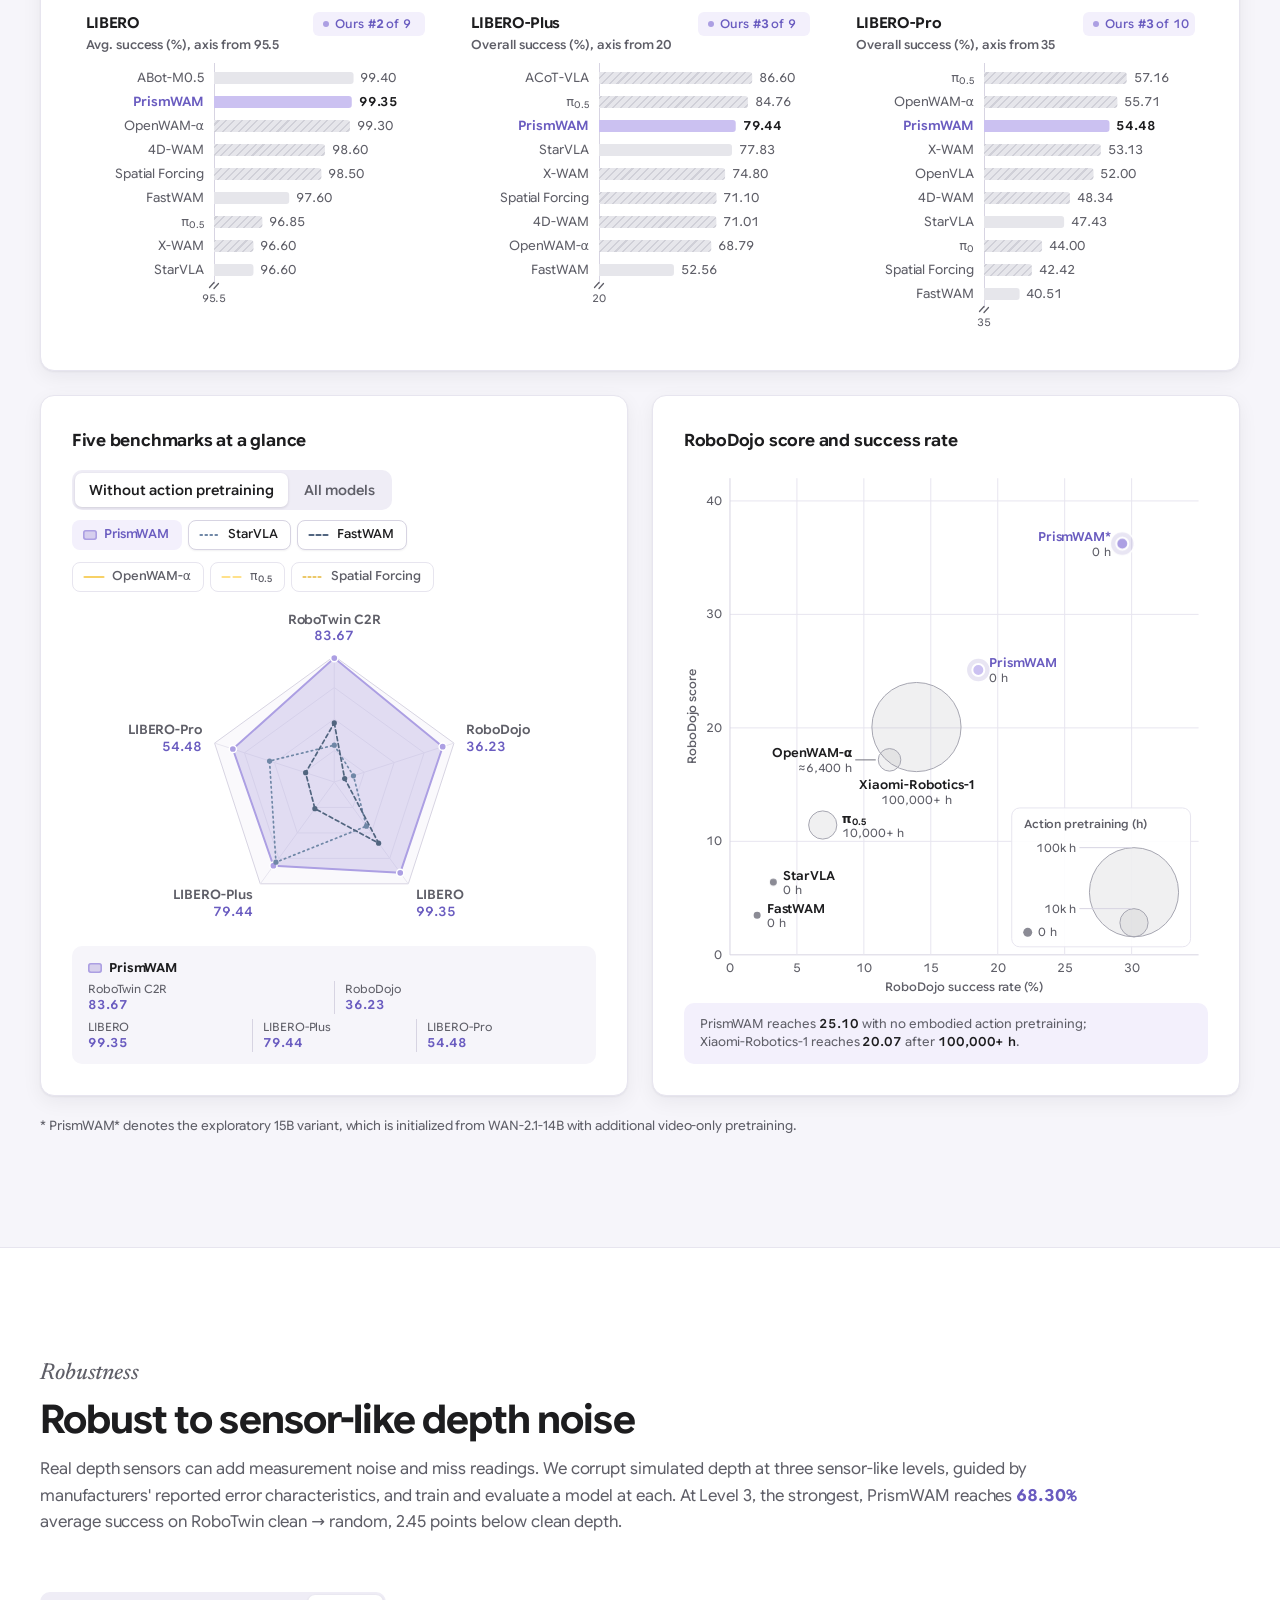
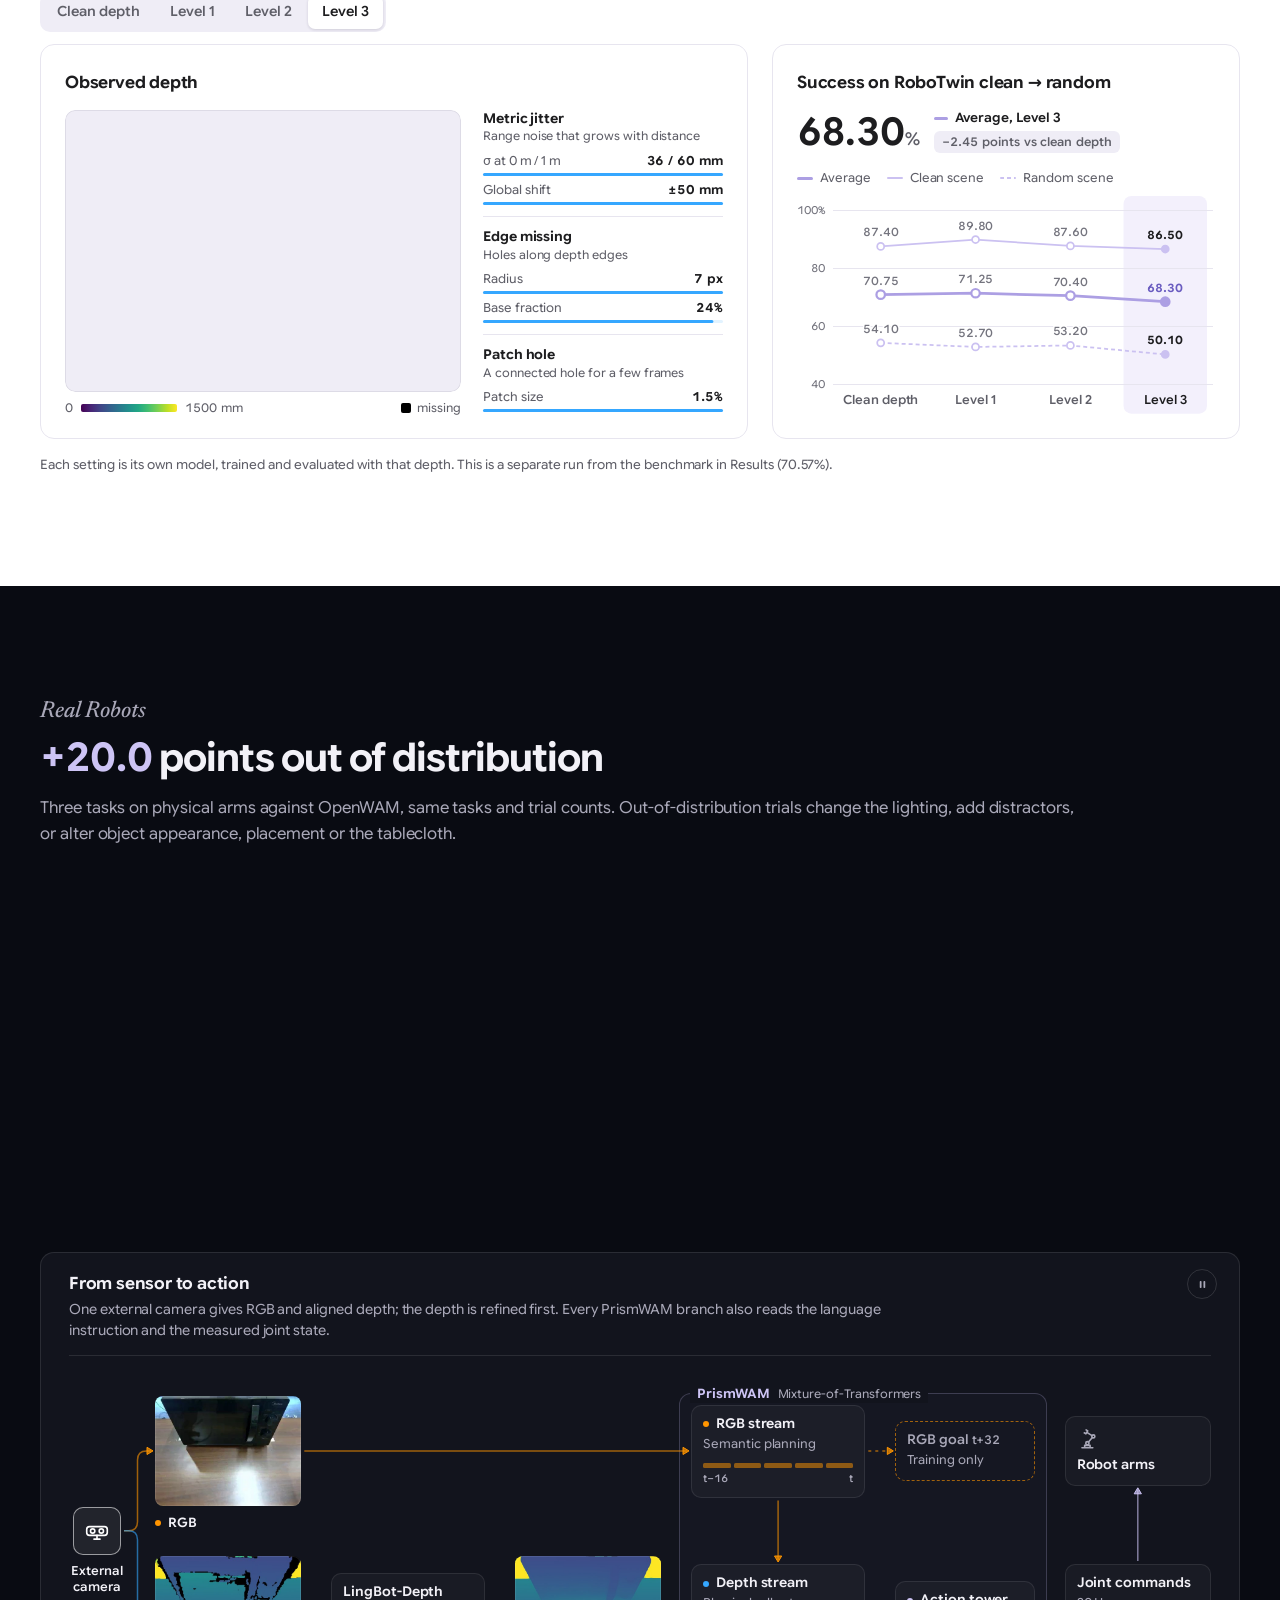
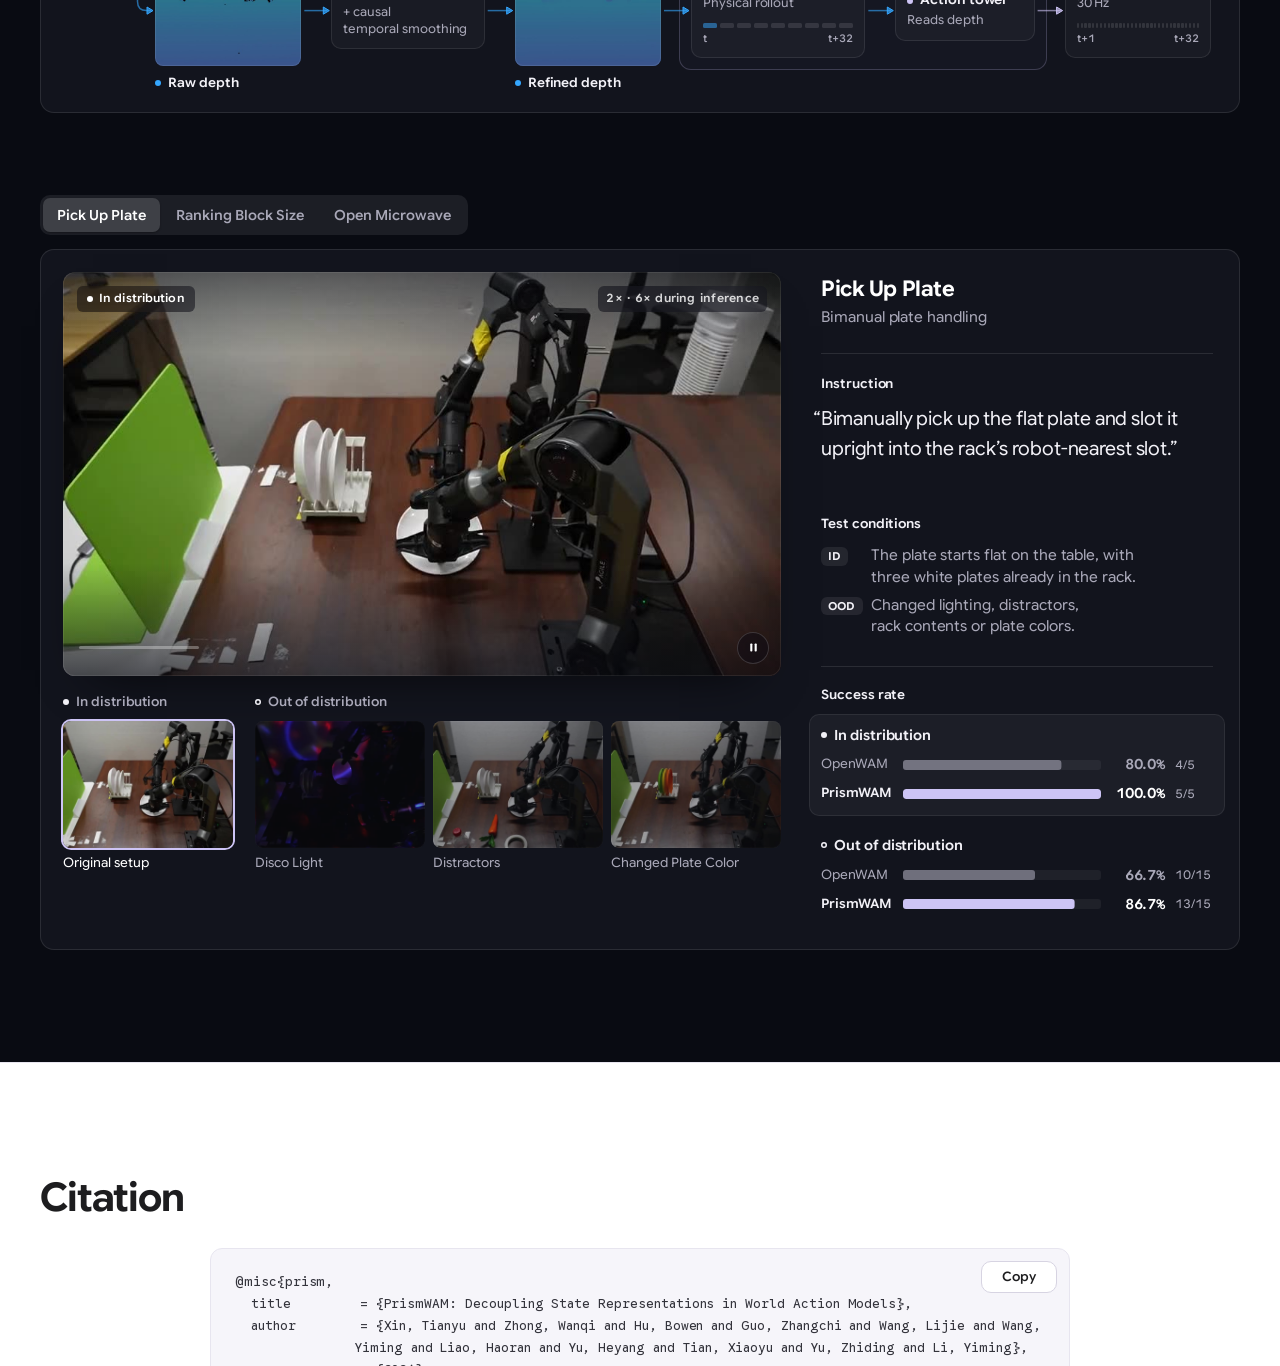
==== commit ba4dbd7b: "Phone: hero reaches below Safari's floating bar; tighter, smaller title under the folded hero" ====
--- a/index.html
+++ b/index.html
@@ -27,7 +27,7 @@
   <!-- fonts are self-hosted (@font-face in base.css); preload the one every visitor needs -->
   <link rel="preload" href="static/fonts/google-sans-flex-latin.woff2" as="font" type="font/woff2" crossorigin>
   <link rel="stylesheet" href="static/css/base.css?v=3e7bc03f">
-  <link rel="stylesheet" href="static/css/nav-hero.css?v=10e89d82">
+  <link rel="stylesheet" href="static/css/nav-hero.css?v=ef7b8665">
   <link rel="stylesheet" href="static/css/lab.css?v=f3aefb95">
   <link rel="stylesheet" href="static/css/method.css?v=36a8a660">
   <link rel="stylesheet" href="static/css/results.css?v=c612f4f4">
--- a/static/css/nav-hero.css
+++ b/static/css/nav-hero.css
@@ -308,10 +308,11 @@
   .hero.no-anim, .hero.no-anim * { transition: none !important; }
   /* immersive first screen: until it folds, the hero runs on behind the browser's floating bottom bar (large viewport),
      while the film, the controls and the scroll cue stay centred / clear in the part that is always visible */
+  /* (+80px: newer iOS Safari shows page content even below its floating bar, past the large viewport) */
   @supports (height: 100lvh) {
-    .hero:not(.is-folded) { --hero-h: max(480px, 100lvh); padding-bottom: calc(64px + 100lvh - 100svh); }
+    .hero:not(.is-folded) { --hero-h: calc(max(480px, 100lvh) + 80px); padding-bottom: calc(64px + 100lvh - 100svh + 80px); }
     .hero:not(.is-folded) .hero-ctrl,
-    .hero:not(.is-folded) .hero-cue { bottom: calc(clamp(10px, 2.4vh, 22px) + 100lvh - 100svh); }
+    .hero:not(.is-folded) .hero-cue { bottom: calc(clamp(10px, 2.4vh, 22px) + 100lvh - 100svh + 80px); }
   }
 }
 /* newer iOS Safari tints its status bar from the page background (theme-color is ignored): while the hero holds the
@@ -527,7 +528,9 @@
   .ov-film { position: relative; top: auto; }
 }
 @media (max-width: 640px) {
-  .ov-title { font-size: 29px; line-height: 1.12; }
+  /* the folded hero already sits right above: no section gap on top of it (desktop keeps the full gap) */
+  #overview { padding-top: 28px; }
+  .ov-title { font-size: 25px; line-height: 1.14; }
   .ov-head { margin-bottom: 26px; }
   .ov-authors { margin-top: 12px; font-size: 15.5px; }
   .ov-affil { font-size: 13px; gap: 2px 12px; }
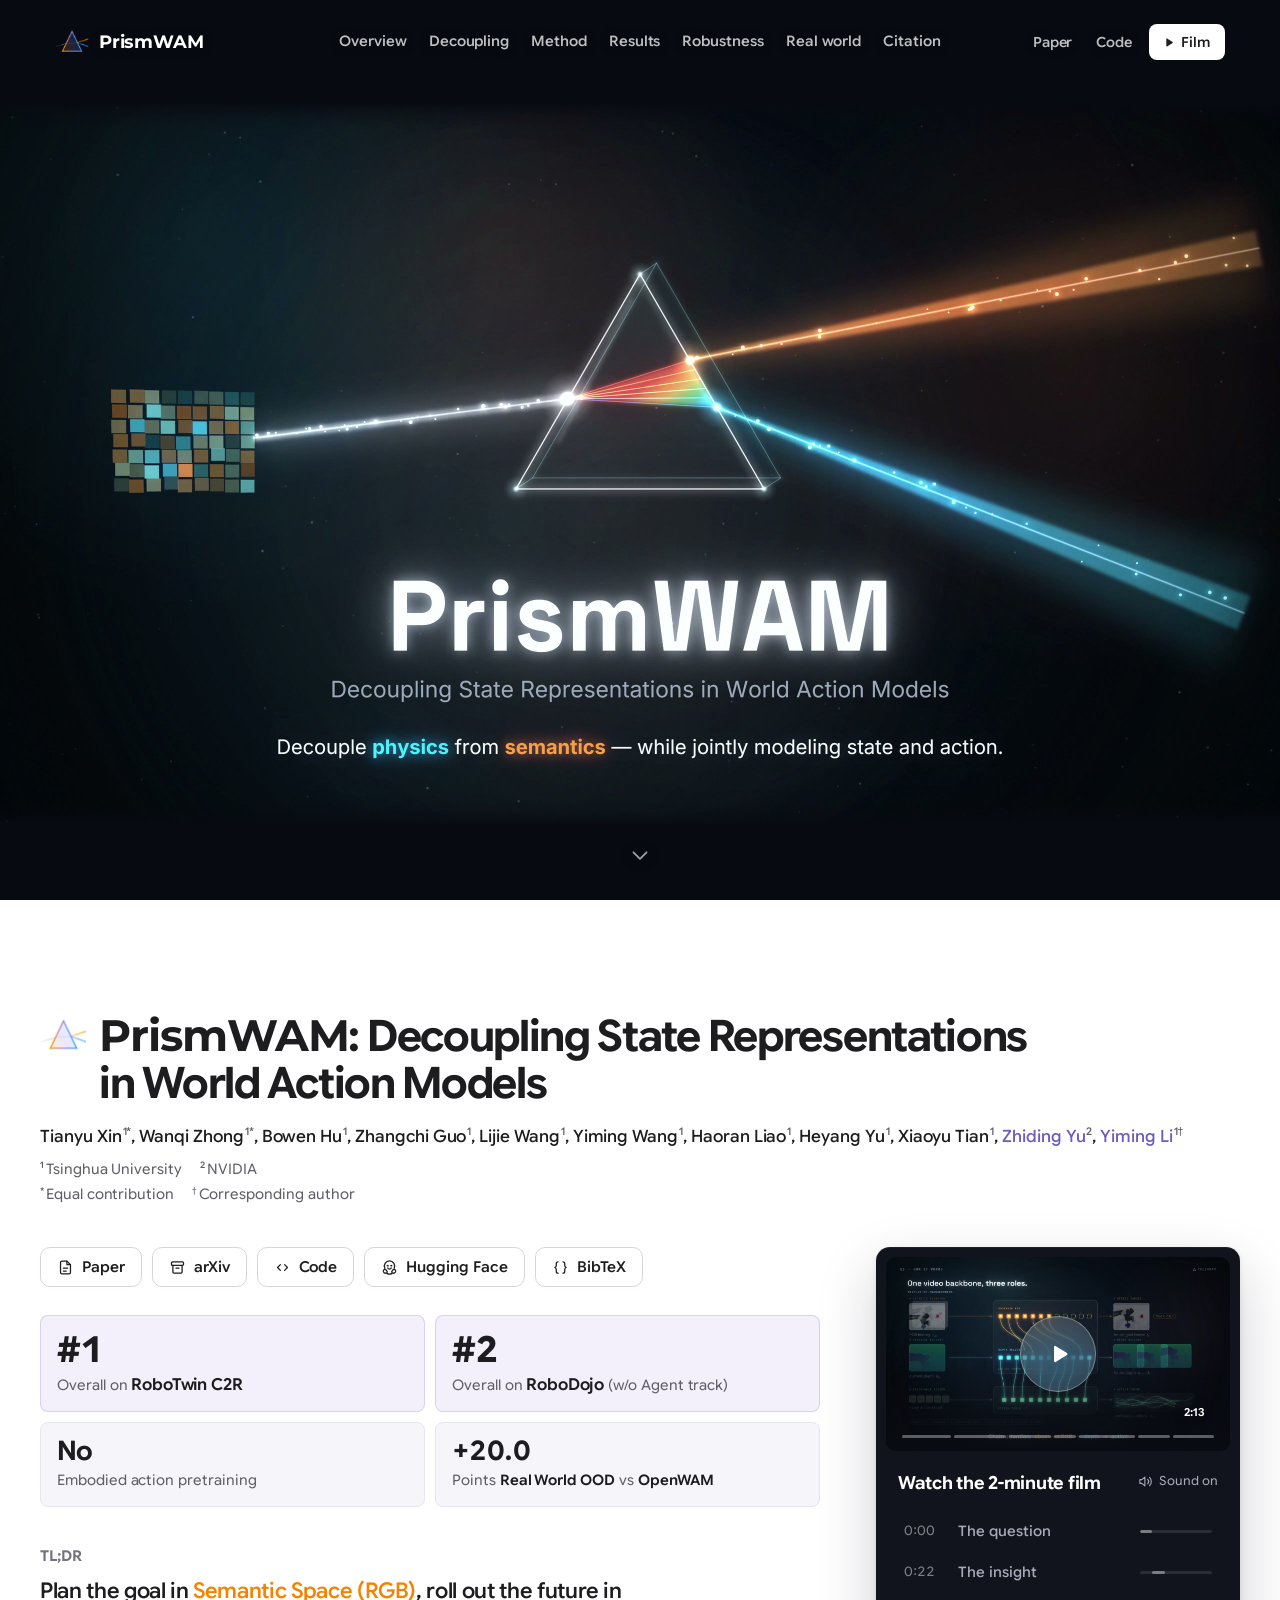
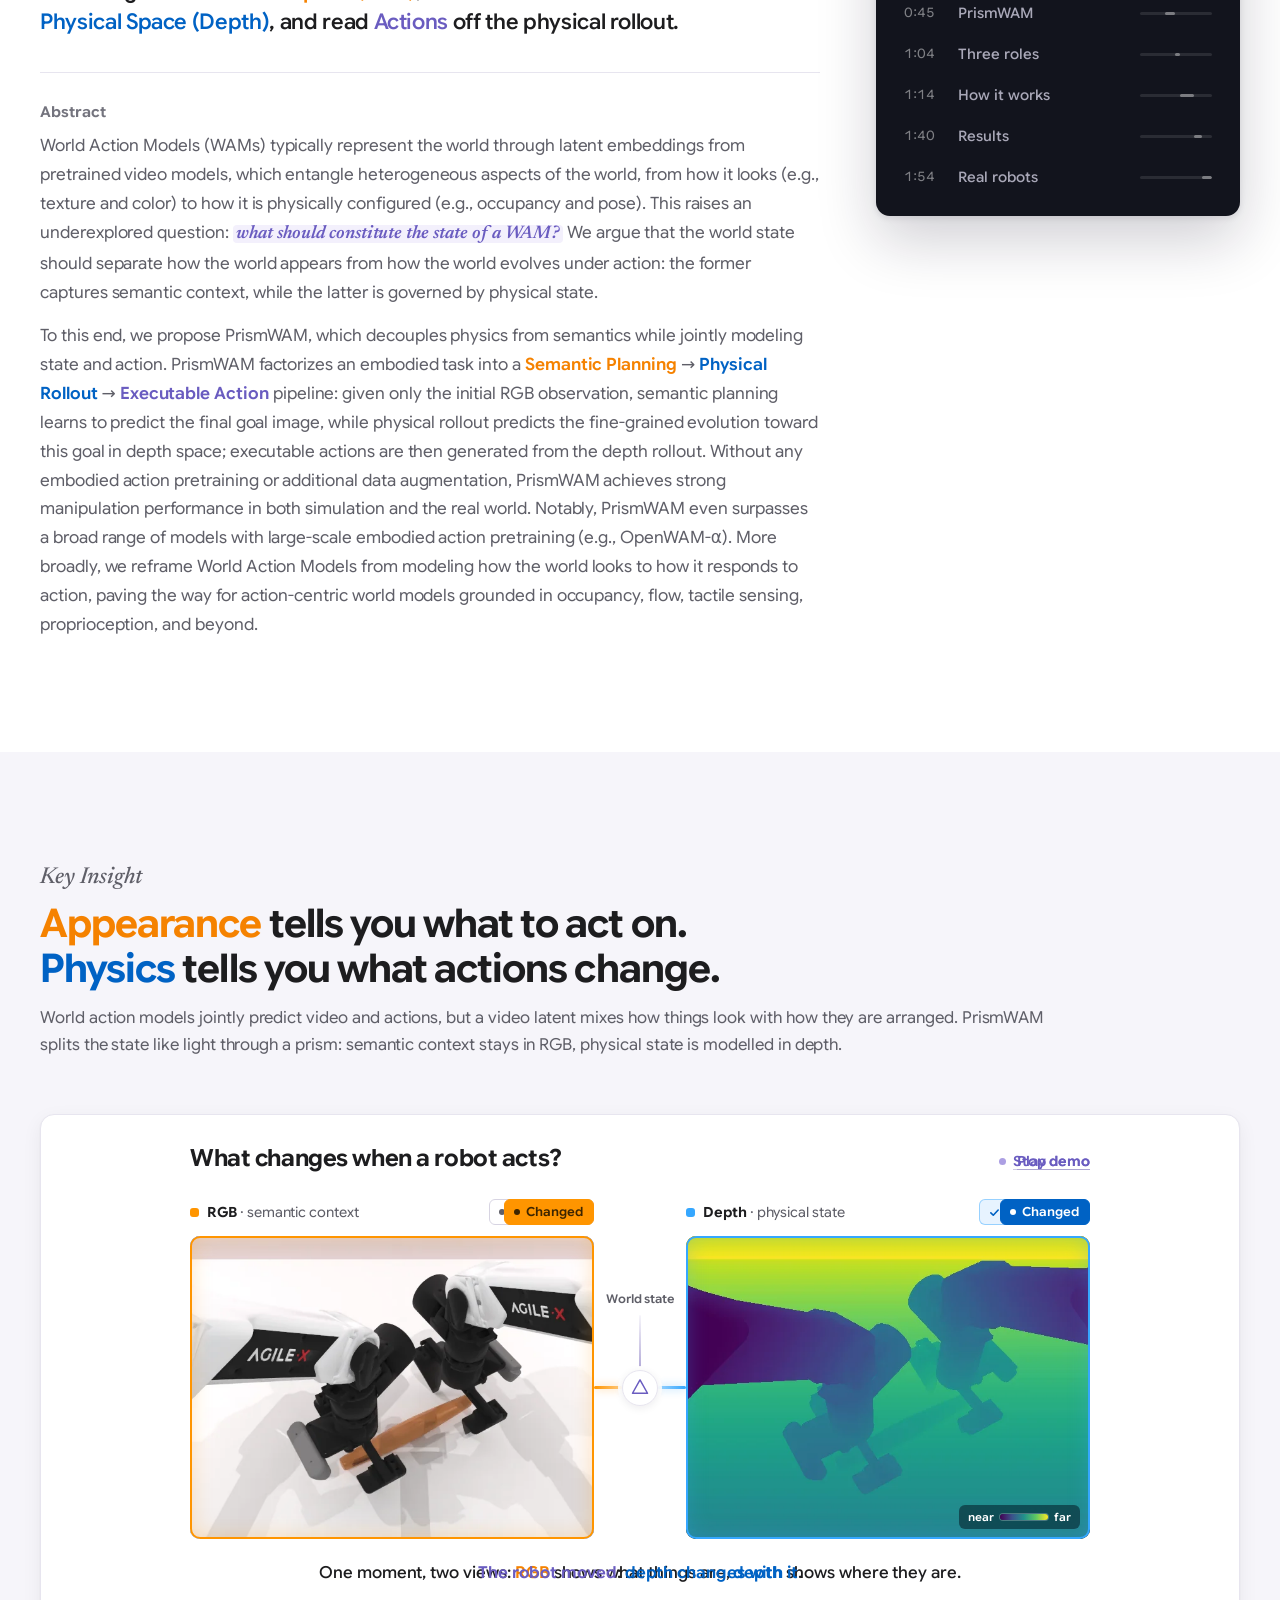
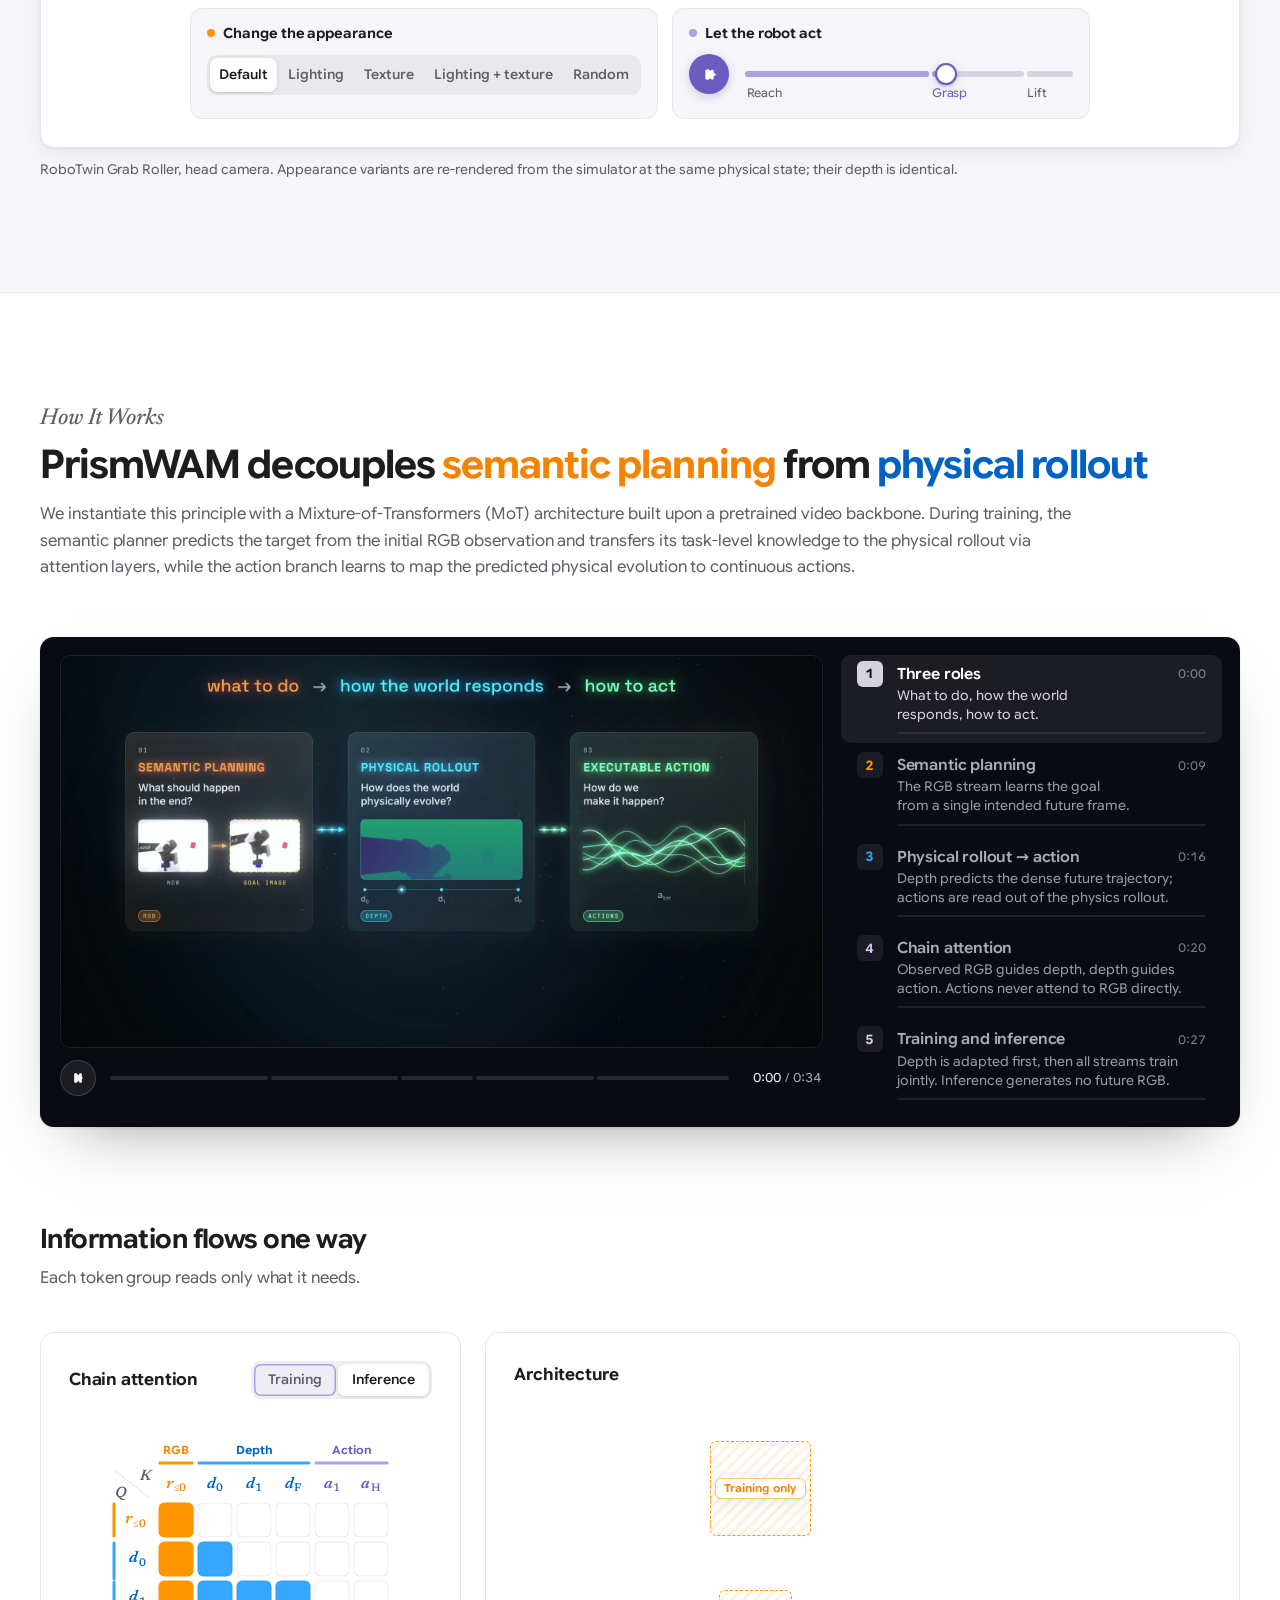
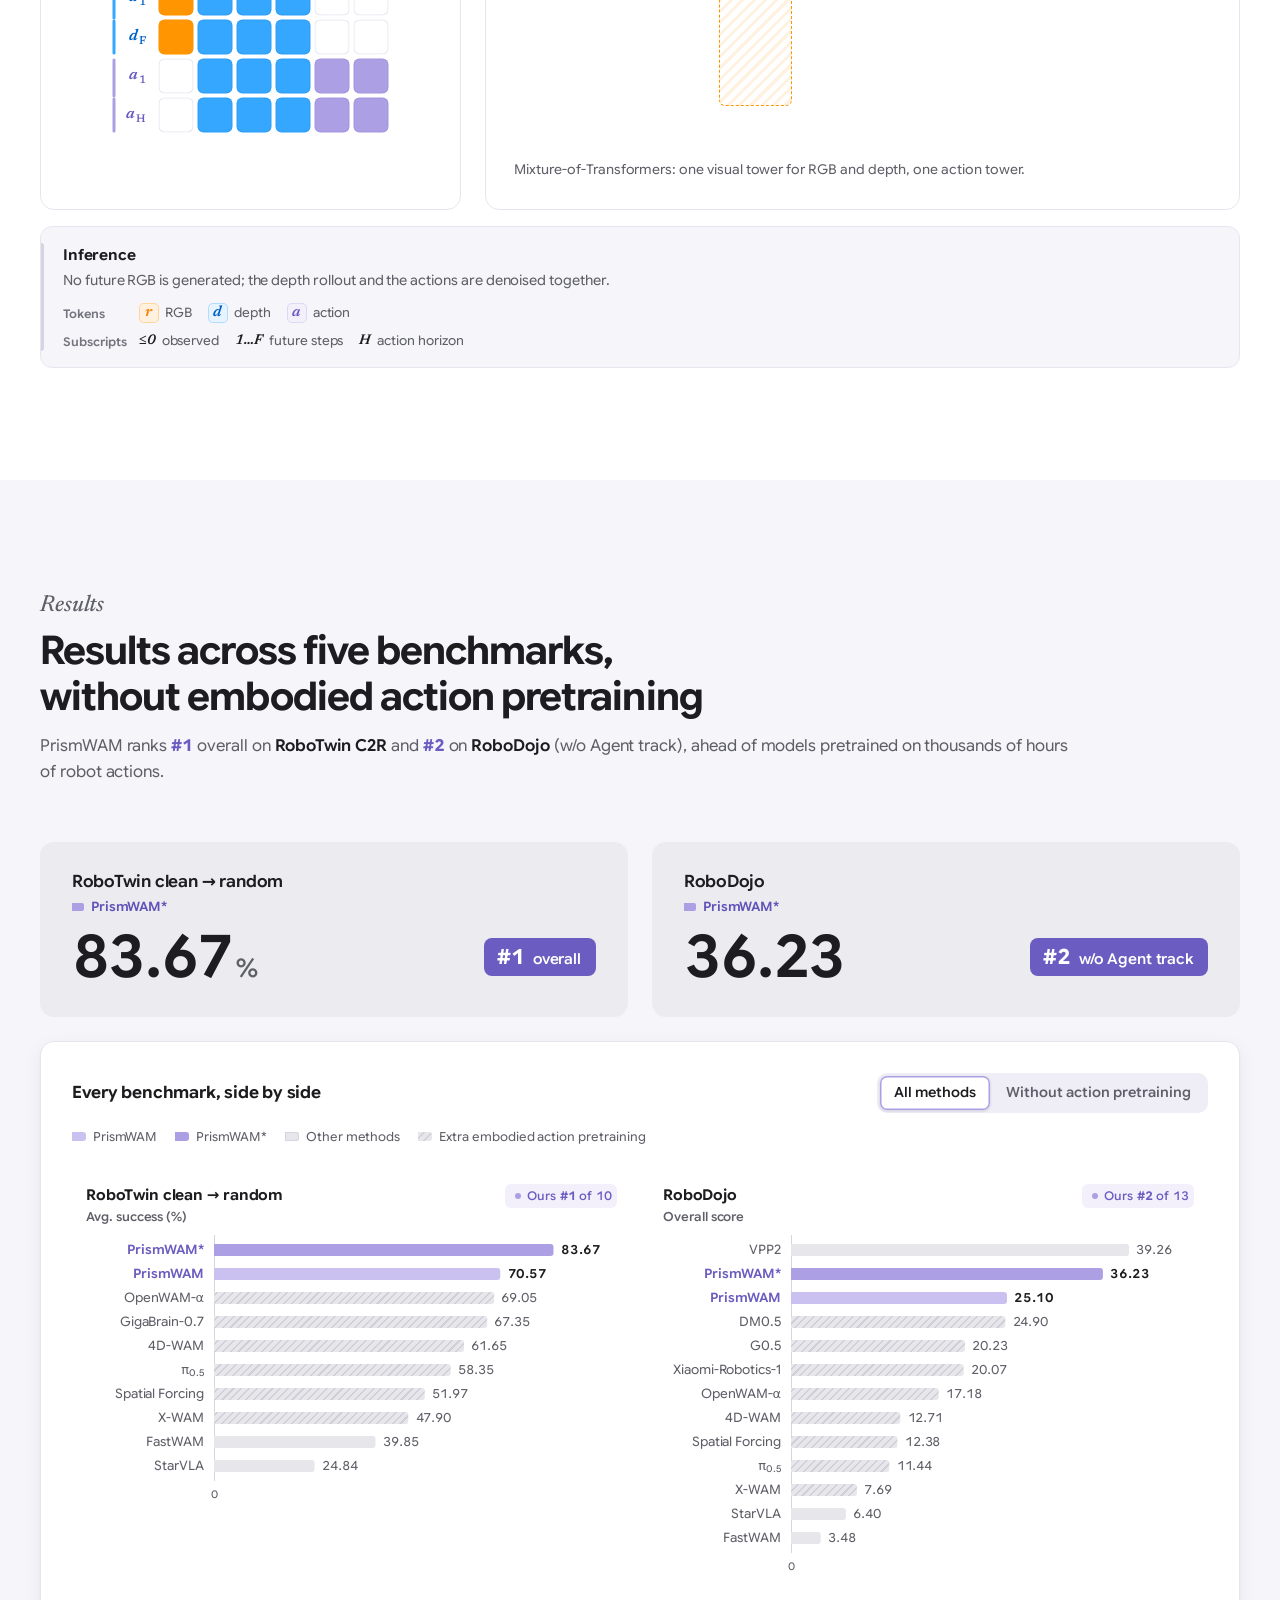
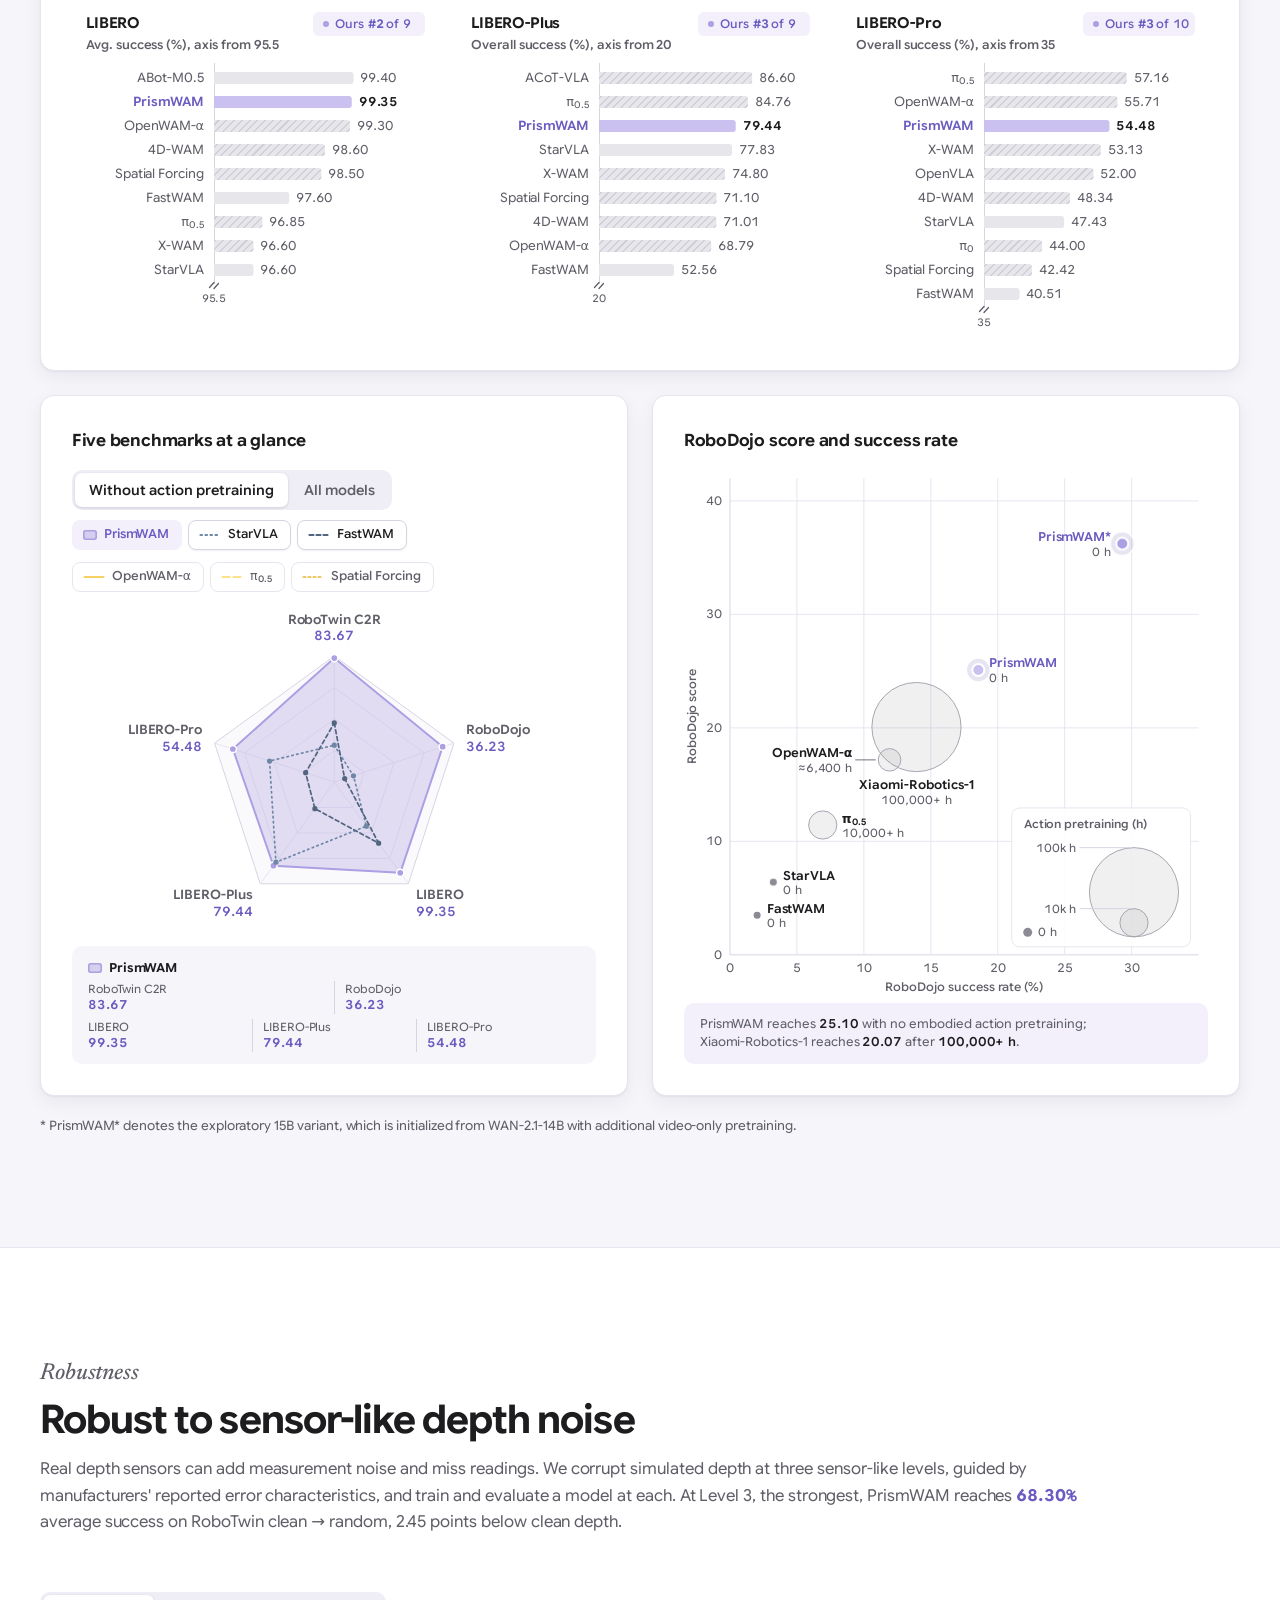
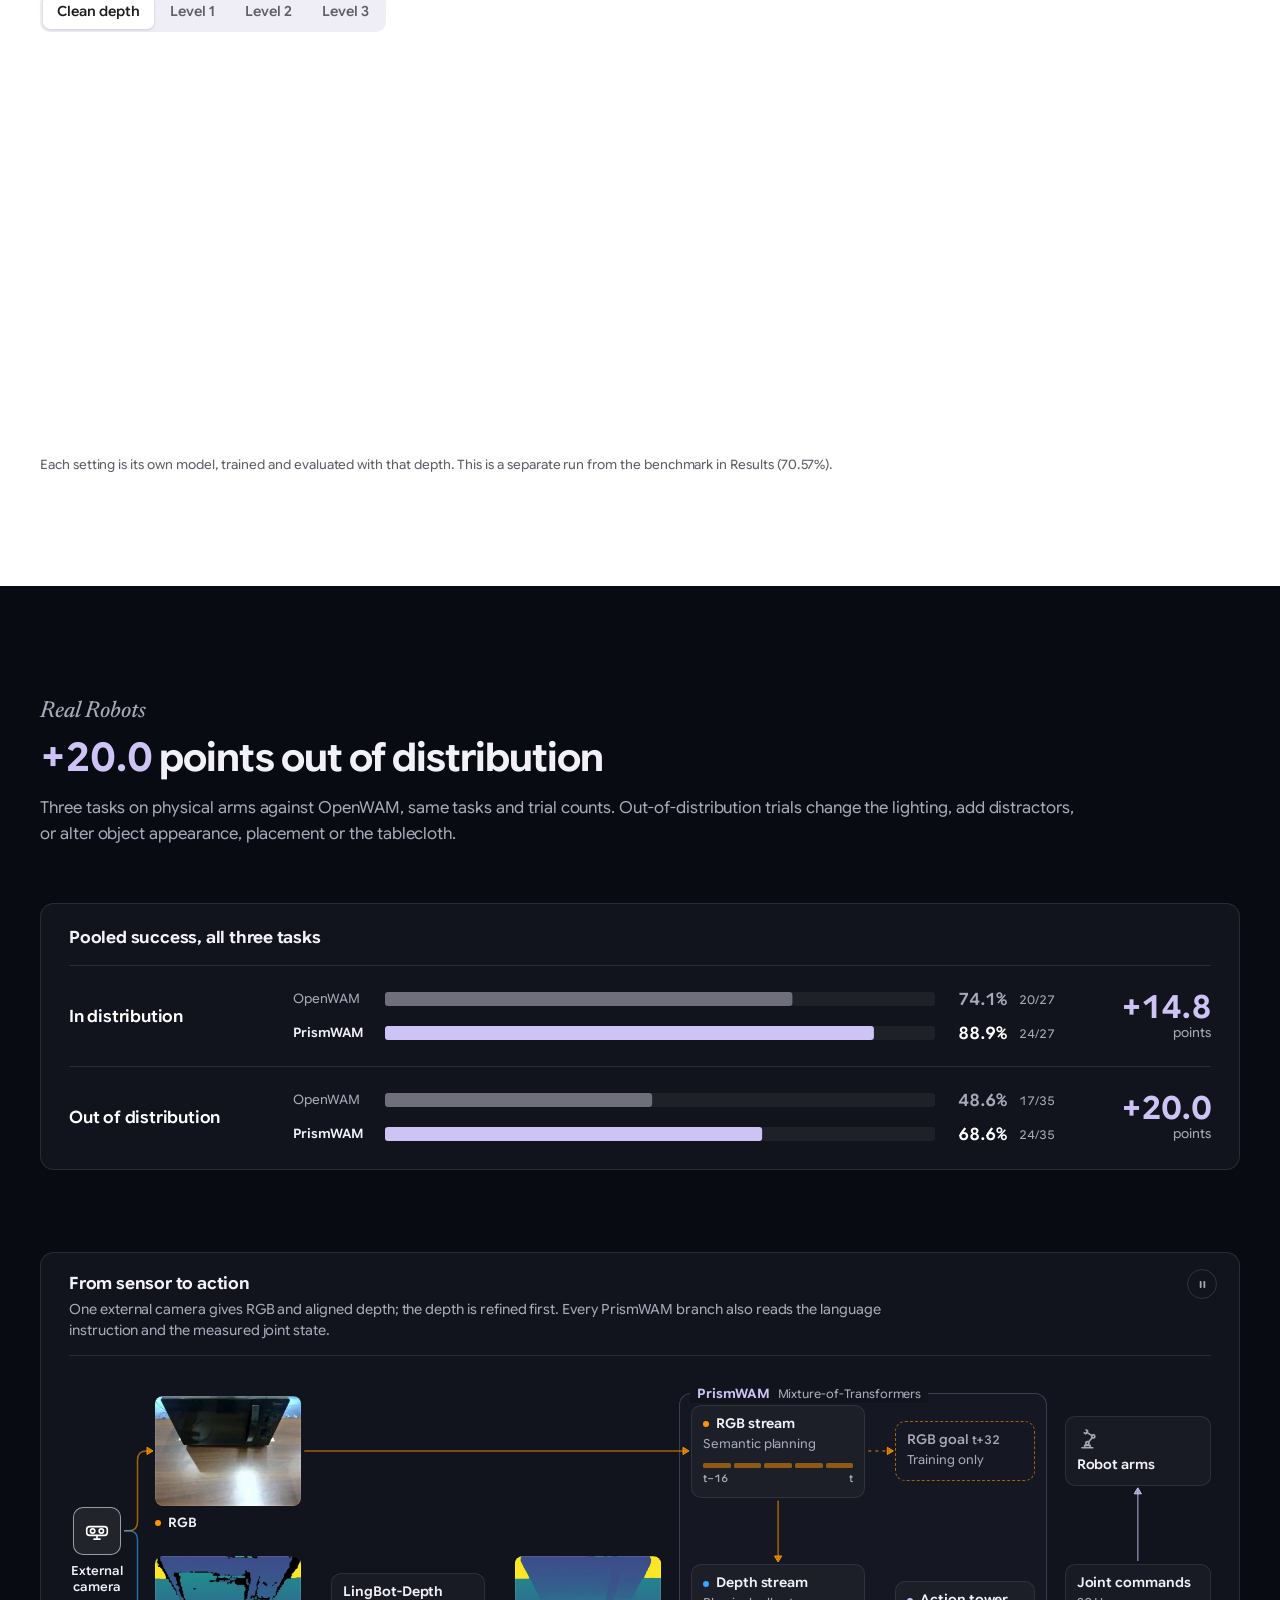
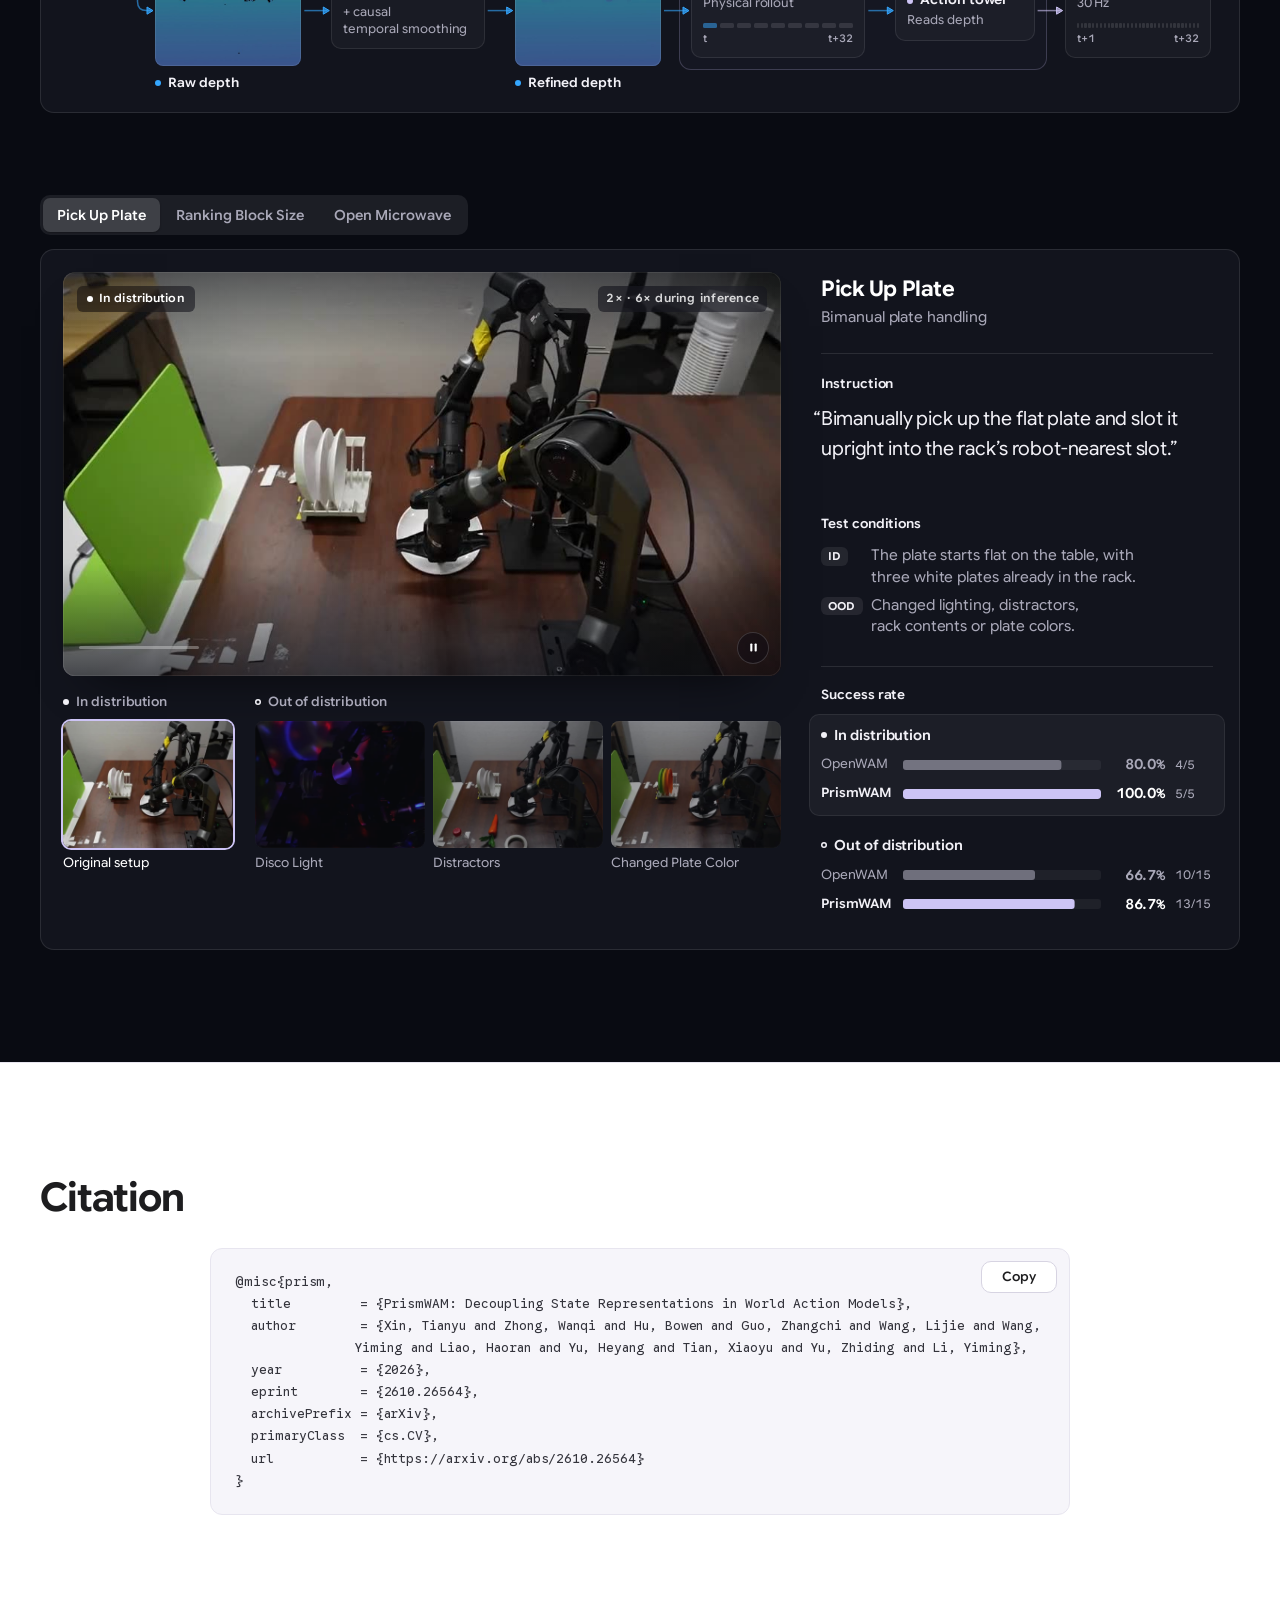
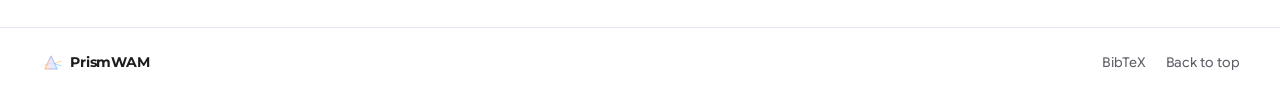
==== commit e448438e: "Overview links: Hugging Face line icon; on hover each link takes its destination's colour and full m" ====
--- a/index.html
+++ b/index.html
@@ -27,7 +27,7 @@
   <!-- fonts are self-hosted (@font-face in base.css); preload the one every visitor needs -->
   <link rel="preload" href="static/fonts/google-sans-flex-latin.woff2" as="font" type="font/woff2" crossorigin>
   <link rel="stylesheet" href="static/css/base.css?v=3e7bc03f">
-  <link rel="stylesheet" href="static/css/nav-hero.css?v=ef7b8665">
+  <link rel="stylesheet" href="static/css/nav-hero.css?v=ab7ce8f7">
   <link rel="stylesheet" href="static/css/lab.css?v=f3aefb95">
   <link rel="stylesheet" href="static/css/method.css?v=36a8a660">
   <link rel="stylesheet" href="static/css/results.css?v=c612f4f4">
@@ -129,24 +129,24 @@
             <svg viewBox="0 0 24 24" aria-hidden="true"><path d="M8 5.6v12.8a.9.9 0 0 0 1.37.77l10.2-6.4a.9.9 0 0 0 0-1.54L9.37 4.83A.9.9 0 0 0 8 5.6z" fill="currentColor"/></svg>
             Film <small class="num" aria-hidden="true">2:13</small>
           </a>
-          <a class="btn btn-line" href="static/paper/PrismWAM.pdf" target="_blank" rel="noopener">
-            <svg viewBox="0 0 24 24" fill="none" stroke="currentColor" stroke-width="1.8" stroke-linecap="round" stroke-linejoin="round" aria-hidden="true"><path d="M14 3H7a2 2 0 0 0-2 2v14a2 2 0 0 0 2 2h10a2 2 0 0 0 2-2V8z"/><path d="M14 3v5h5M9 13h6M9 17h4"/></svg>
+          <a class="btn btn-line ov-paper" href="static/paper/PrismWAM.pdf" target="_blank" rel="noopener">
+            <span class="ov-ic"><svg class="ic-l" viewBox="0 0 24 24" fill="none" stroke="currentColor" stroke-width="1.8" stroke-linecap="round" stroke-linejoin="round" aria-hidden="true"><path d="M14 3H7a2 2 0 0 0-2 2v14a2 2 0 0 0 2 2h10a2 2 0 0 0 2-2V8z"/><path d="M14 3v5h5M9 13h6M9 17h4"/></svg><svg class="ic-b" viewBox="0 0 24 24" aria-hidden="true"><path d="M7 2.2h7.2L19.8 7.8V19a2.8 2.8 0 0 1-2.8 2.8H7A2.8 2.8 0 0 1 4.2 19V5A2.8 2.8 0 0 1 7 2.2z" fill="currentColor"/><path d="M14.2 2.2v4.1a1.5 1.5 0 0 0 1.5 1.5h4.1" fill="#fff" fill-opacity=".45"/><path d="M8.5 12.5h7M8.5 16h4.5" stroke="#fff" stroke-width="1.7" stroke-linecap="round"/></svg></span>
             Paper
           </a>
-          <a class="btn btn-line" href="https://arxiv.org/abs/2610.26564" target="_blank" rel="noopener">
-            <svg viewBox="0 0 24 24" fill="none" stroke="currentColor" stroke-width="1.8" stroke-linecap="round" stroke-linejoin="round" aria-hidden="true"><rect x="3.5" y="4" width="17" height="5" rx="1.5"/><path d="M5.5 9v9.5a1.5 1.5 0 0 0 1.5 1.5h10a1.5 1.5 0 0 0 1.5-1.5V9M10 13h4"/></svg>
+          <a class="btn btn-line ov-arxiv" href="https://arxiv.org/abs/2610.26564" target="_blank" rel="noopener">
+            <span class="ov-ic"><svg class="ic-l" viewBox="0 0 24 24" fill="none" stroke="currentColor" stroke-width="1.8" stroke-linecap="round" stroke-linejoin="round" aria-hidden="true"><rect x="3.5" y="4" width="17" height="5" rx="1.5"/><path d="M5.5 9v9.5a1.5 1.5 0 0 0 1.5 1.5h10a1.5 1.5 0 0 0 1.5-1.5V9M10 13h4"/></svg><svg class="ic-b" viewBox="0 0 24 24" aria-hidden="true"><path fill="#B31B1B" d="M3.8423 0a1.0037 1.0037 0 0 0-.922.6078c-.1536.3687-.0438.6275.2938 1.1113l6.9185 8.3597-1.0223 1.1058a1.0393 1.0393 0 0 0 .003 1.4229l1.2292 1.3135-5.4391 6.4444c-.2803.299-.4538.823-.2971 1.1986a1.0253 1.0253 0 0 0 .9585.635.9133.9133 0 0 0 .6891-.3405l5.783-6.126 7.4902 8.0051a.8527.8527 0 0 0 .6835.2597.9575.9575 0 0 0 .8777-.6138c.1577-.377-.017-.7502-.306-1.1407l-7.0518-8.3418 1.0632-1.13a.9626.9626 0 0 0 .0089-1.3165L4.6336.4639s-.3733-.4535-.768-.463zm0 .272h.0166c.2179.0052.4874.2715.5644.3639l.005.006.0052.0055 10.169 10.9905a.6915.6915 0 0 1-.0072.945l-1.0666 1.133-1.4982-1.7724-8.5994-10.39c-.3286-.472-.352-.6183-.2592-.841a.7307.7307 0 0 1 .6704-.4401Zm14.341 1.5701a.877.877 0 0 0-.6554.2418l-5.6962 6.1584 1.6944 1.8319 5.3089-6.5138c.3251-.4335.479-.6603.3247-1.0292a1.1205 1.1205 0 0 0-.9763-.689zm-7.6557 12.2823 1.3186 1.4135-5.7864 6.1295a.6494.6494 0 0 1-.4959.26.7516.7516 0 0 1-.706-.4669c-.1119-.2682.0359-.6864.2442-.9083l.0051-.0055.0047-.0055z"/></svg></span>
             arXiv
           </a>
-          <a class="btn btn-line" href="https://github.com/THUSI-Lab/PrismWAM" target="_blank" rel="noopener">
-            <svg viewBox="0 0 24 24" fill="none" stroke="currentColor" stroke-width="1.8" stroke-linecap="round" stroke-linejoin="round" aria-hidden="true"><path d="m9 8-4 4 4 4M15 8l4 4-4 4"/></svg>
+          <a class="btn btn-line ov-code" href="https://github.com/THUSI-Lab/PrismWAM" target="_blank" rel="noopener">
+            <span class="ov-ic"><svg class="ic-l" viewBox="0 0 24 24" fill="none" stroke="currentColor" stroke-width="1.8" stroke-linecap="round" stroke-linejoin="round" aria-hidden="true"><path d="m9 8-4 4 4 4M15 8l4 4-4 4"/></svg><svg class="ic-b" viewBox="0 0 24 24" aria-hidden="true"><path fill="#1F2328" d="M12 .297c-6.63 0-12 5.373-12 12 0 5.303 3.438 9.8 8.205 11.385.6.113.82-.258.82-.577 0-.285-.01-1.04-.015-2.04-3.338.724-4.042-1.61-4.042-1.61C4.422 18.07 3.633 17.7 3.633 17.7c-1.087-.744.084-.729.084-.729 1.205.084 1.838 1.236 1.838 1.236 1.07 1.835 2.809 1.305 3.495.998.108-.776.417-1.305.76-1.605-2.665-.3-5.466-1.332-5.466-5.93 0-1.31.465-2.38 1.235-3.22-.135-.303-.54-1.523.105-3.176 0 0 1.005-.322 3.3 1.23.96-.267 1.98-.399 3-.405 1.02.006 2.04.138 3 .405 2.28-1.552 3.285-1.23 3.285-1.23.645 1.653.24 2.873.12 3.176.765.84 1.23 1.91 1.23 3.22 0 4.61-2.805 5.625-5.475 5.92.42.36.81 1.096.81 2.22 0 1.606-.015 2.896-.015 3.286 0 .315.21.69.825.57C20.565 22.092 24 17.592 24 12.297c0-6.627-5.373-12-12-12"/></svg></span>
             Code
           </a>
-          <a class="btn btn-line" href="https://huggingface.co/THUSI-Lab/PrismWAM" target="_blank" rel="noopener">
-            <svg viewBox="0 0 24 24" fill="none" stroke="currentColor" stroke-width="1.8" stroke-linecap="round" stroke-linejoin="round" aria-hidden="true"><circle cx="12" cy="12" r="8.5"/><path d="M8.6 14.2c.8 1.4 2 2.1 3.4 2.1s2.6-.7 3.4-2.1M9.2 10h.01M14.8 10h.01"/></svg>
+          <a class="btn btn-line ov-hf" href="https://huggingface.co/THUSI-Lab/PrismWAM" target="_blank" rel="noopener">
+            <span class="ov-ic"><svg class="ic-l" viewBox="0 0 24 24" fill="none" stroke="currentColor" stroke-width="1.8" stroke-linecap="round" stroke-linejoin="round" aria-hidden="true"><path d="M5.4 13.2A7.3 7.3 0 1 1 18.6 13.2"/><path d="M8.6 9.6c.4-.6 1.2-.6 1.6 0M13.8 9.6c.4-.6 1.2-.6 1.6 0"/><path d="M9.4 12.6c.7 1.1 1.6 1.6 2.6 1.6s1.9-.5 2.6-1.6"/><path d="M8.3 20.3a7.3 7.3 0 0 0 7.4 0"/><path d="M3.6 15.8c.6-1.4 2.6-1.7 3.5-.5l1.3 1.8c.8 1.1.2 2.7-1.2 2.9-1.6.3-3.4-.5-3.8-2.1-.1-.7 0-1.4.2-2.1z"/><path d="M20.4 15.8c-.6-1.4-2.6-1.7-3.5-.5l-1.3 1.8c-.8 1.1-.2 2.7 1.2 2.9 1.6.3 3.4-.5 3.8-2.1.1-.7 0-1.4-.2-2.1z"/></svg><svg class="ic-b" viewBox="0 0 24 24" aria-hidden="true"><circle cx="12" cy="11" r="9" fill="#FFD21E"/><path d="M7.5 9.3c.7-1.1 2-1.1 2.7 0M13.8 9.3c.7-1.1 2-1.1 2.7 0" fill="none" stroke="#3A3B45" stroke-width="1.7" stroke-linecap="round"/><path d="M8 12.3c.9 2.6 2.4 3.7 4 3.7s3.1-1.1 4-3.7z" fill="#3A3B45"/><path d="M10 14.9c.6.6 1.3.9 2 .9s1.4-.3 2-.9c-.5-.5-1.2-.8-2-.8s-1.5.3-2 .8z" fill="#FF323D"/><path d="M2.4 15.2c.8-1.7 3.1-2 4.1-.6l1.6 2.1c.9 1.3.2 3.1-1.4 3.4-1.9.3-4-.5-4.4-2.4-.1-.9 0-1.7.1-2.5z" fill="#FF9D0B" stroke="#E68600" stroke-width=".7"/><path d="M21.6 15.2c-.8-1.7-3.1-2-4.1-.6l-1.6 2.1c-.9 1.3-.2 3.1 1.4 3.4 1.9.3 4-.5 4.4-2.4.1-.9 0-1.7-.1-2.5z" fill="#FF9D0B" stroke="#E68600" stroke-width=".7"/></svg></span>
             Hugging Face
           </a>
           <a class="btn btn-line ov-cite" href="#citation">
-            <svg viewBox="0 0 24 24" fill="none" stroke="currentColor" stroke-width="1.8" stroke-linecap="round" stroke-linejoin="round" aria-hidden="true"><path d="M8.5 4C6.6 4 6 5 6 6.8v2.4c0 1.4-.7 2.3-2 2.8 1.3.5 2 1.4 2 2.8v2.4C6 19 6.6 20 8.5 20M15.5 4C17.4 4 18 5 18 6.8v2.4c0 1.4.7 2.3 2 2.8-1.3.5-2 1.4-2 2.8v2.4c0 1.8-.6 2.8-2.5 2.8"/></svg>
+            <span class="ov-ic"><svg class="ic-l" viewBox="0 0 24 24" fill="none" stroke="currentColor" stroke-width="1.8" stroke-linecap="round" stroke-linejoin="round" aria-hidden="true"><path d="M8.5 4C6.6 4 6 5 6 6.8v2.4c0 1.4-.7 2.3-2 2.8 1.3.5 2 1.4 2 2.8v2.4C6 19 6.6 20 8.5 20M15.5 4C17.4 4 18 5 18 6.8v2.4c0 1.4.7 2.3 2 2.8-1.3.5-2 1.4-2 2.8v2.4c0 1.8-.6 2.8-2.5 2.8"/></svg><svg class="ic-b" viewBox="0 0 24 24" fill="none" stroke="currentColor" stroke-width="2.6" stroke-linecap="round" stroke-linejoin="round" aria-hidden="true"><path d="M8.5 4C6.6 4 6 5 6 6.8v2.4c0 1.4-.7 2.3-2 2.8 1.3.5 2 1.4 2 2.8v2.4C6 19 6.6 20 8.5 20M15.5 4C17.4 4 18 5 18 6.8v2.4c0 1.4.7 2.3 2 2.8-1.3.5-2 1.4-2 2.8v2.4c0 1.8-.6 2.8-2.5 2.8"/><circle cx="9.6" cy="12" r=".6" fill="currentColor"/><circle cx="12" cy="12" r=".6" fill="currentColor"/><circle cx="14.4" cy="12" r=".6" fill="currentColor"/></svg></span>
             BibTeX
           </a>
         </div>
--- a/static/css/nav-hero.css
+++ b/static/css/nav-hero.css
@@ -344,6 +344,20 @@
 .ov-main { min-width: 0; }
 .ov-links { display: flex; flex-wrap: wrap; gap: 10px; }
 .ov-links .btn-line[aria-disabled="true"] { opacity: .5; }
+/* link icons: a line icon at rest (one style for the whole row); on hover the button takes the destination's colour
+   and the line icon turns into its full mark (arXiv, GitHub, Hugging Face) */
+.ov-links .ov-ic { position: relative; flex: none; width: 17px; height: 17px; }
+.ov-links .ov-ic svg { position: absolute; inset: 0; width: 100%; height: 100%; transition: opacity .22s, transform .45s var(--ease); }
+.ov-links .ov-ic .ic-b { opacity: 0; transform: scale(.5) rotate(-18deg); }
+.ov-hf .ov-ic .ic-b { width: 120%; height: 120%; inset: -10%; }
+@media (hover: hover) and (pointer: fine) {
+  .ov-links .btn-line:hover .ic-l, .ov-links .btn-line:focus-visible .ic-l { opacity: 0; transform: scale(.5) rotate(18deg); }
+  .ov-links .btn-line:hover .ic-b, .ov-links .btn-line:focus-visible .ic-b { opacity: 1; transform: none; }
+  .ov-links .ov-paper:hover, .ov-links .ov-cite:hover { color: var(--accent-ink); border-color: var(--accent-ink); background: var(--accent-soft); }
+  .ov-links .ov-arxiv:hover { color: #B31B1B; border-color: #B31B1B; background: rgba(179, 27, 27, .06); }
+  .ov-links .ov-code:hover { color: #1F2328; border-color: #1F2328; background: rgba(31, 35, 40, .05); }
+  .ov-links .ov-hf:hover { color: #1F2328; border-color: #F5B800; background: rgba(255, 210, 30, .2); }
+}
 .ov-watch svg { width: 14px; height: 14px; }
 .ov-watch small { margin-left: -1px; }
 /* side by side with the film card the Film button would repeat it: it shows only once the card drops below the abstract */
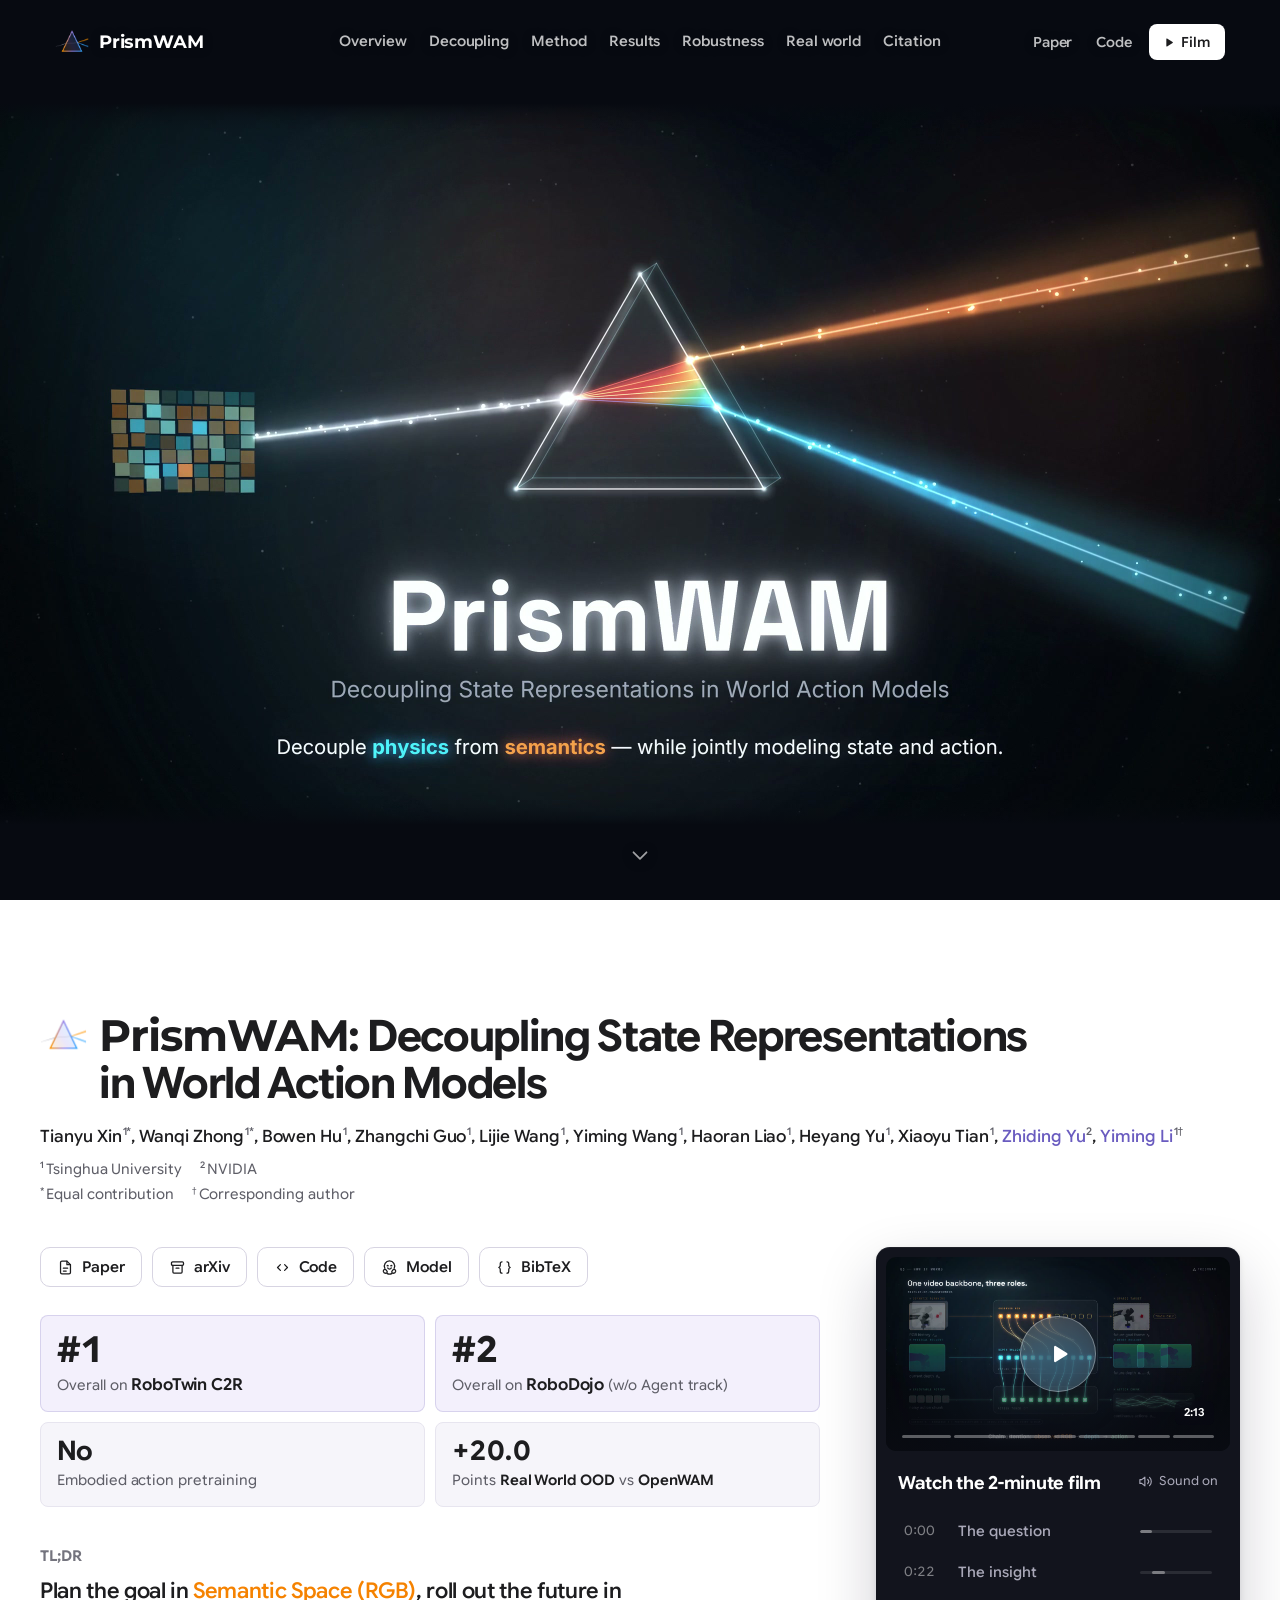
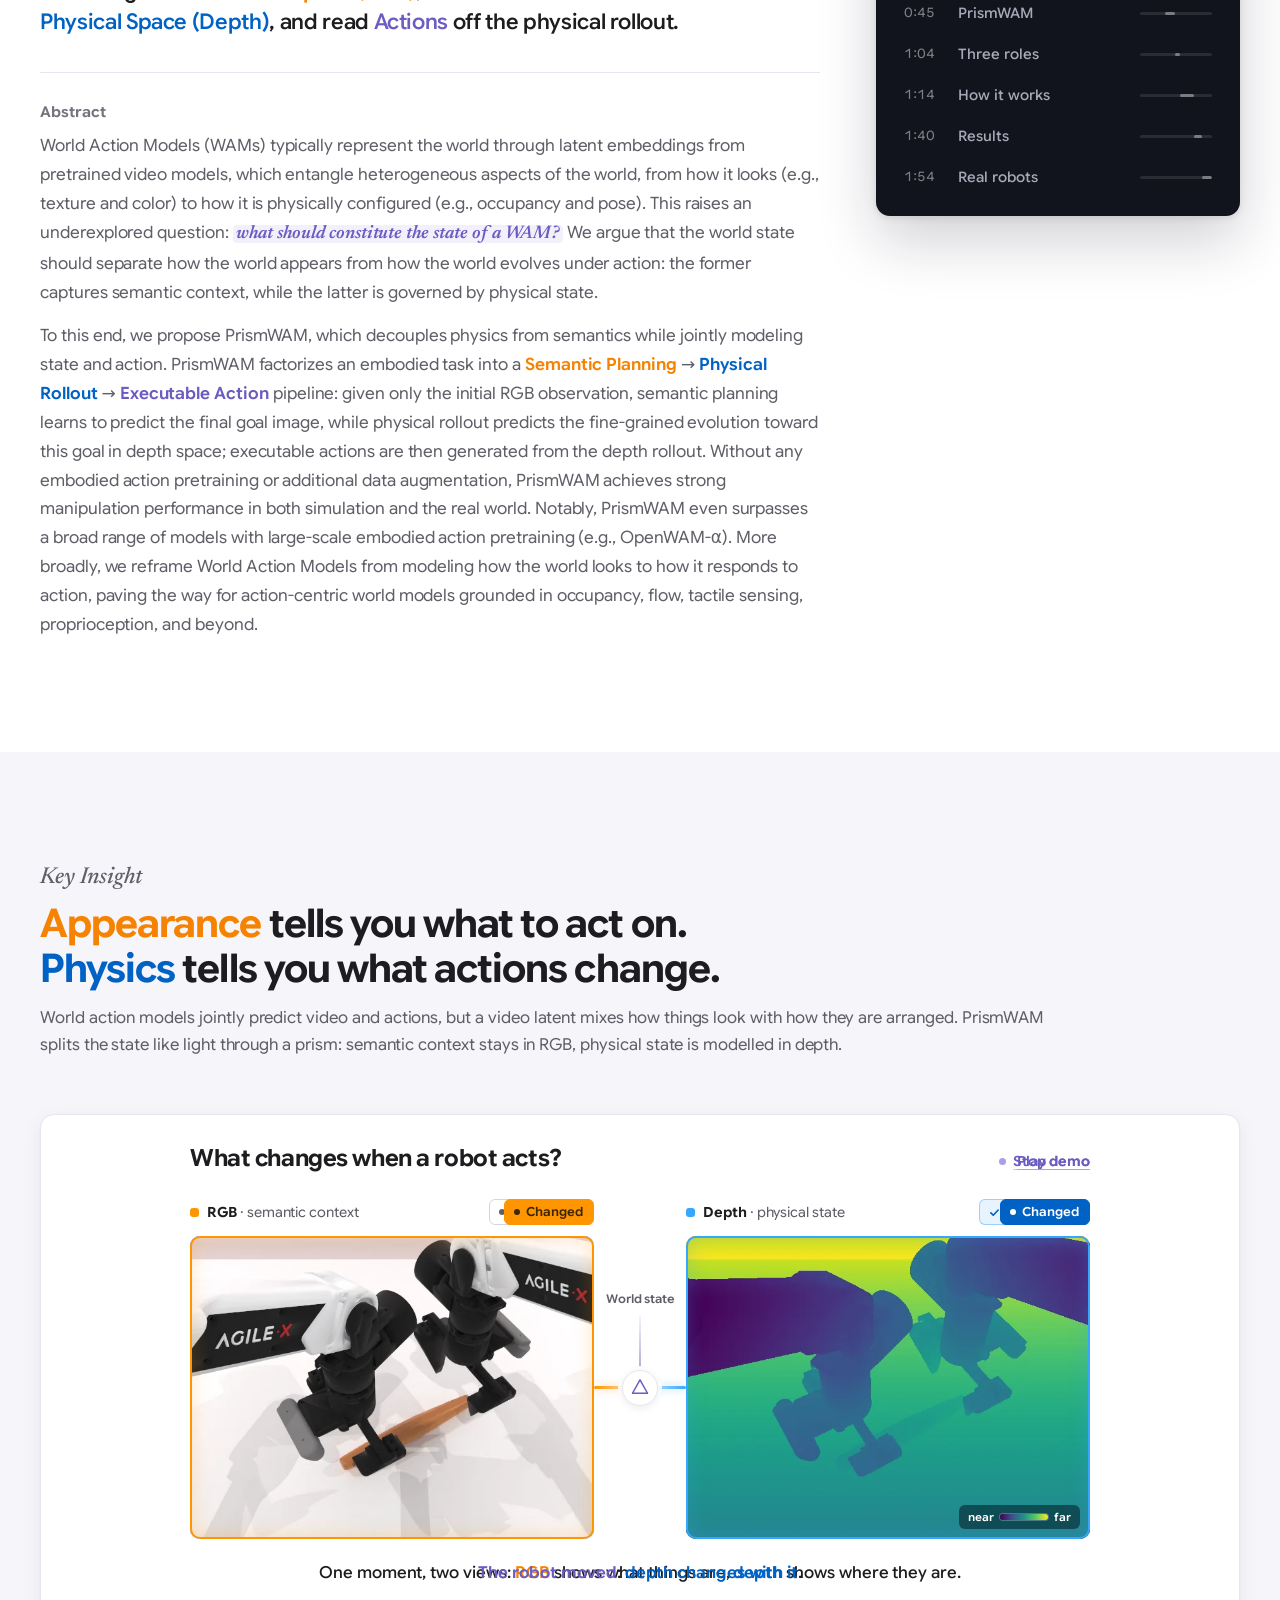
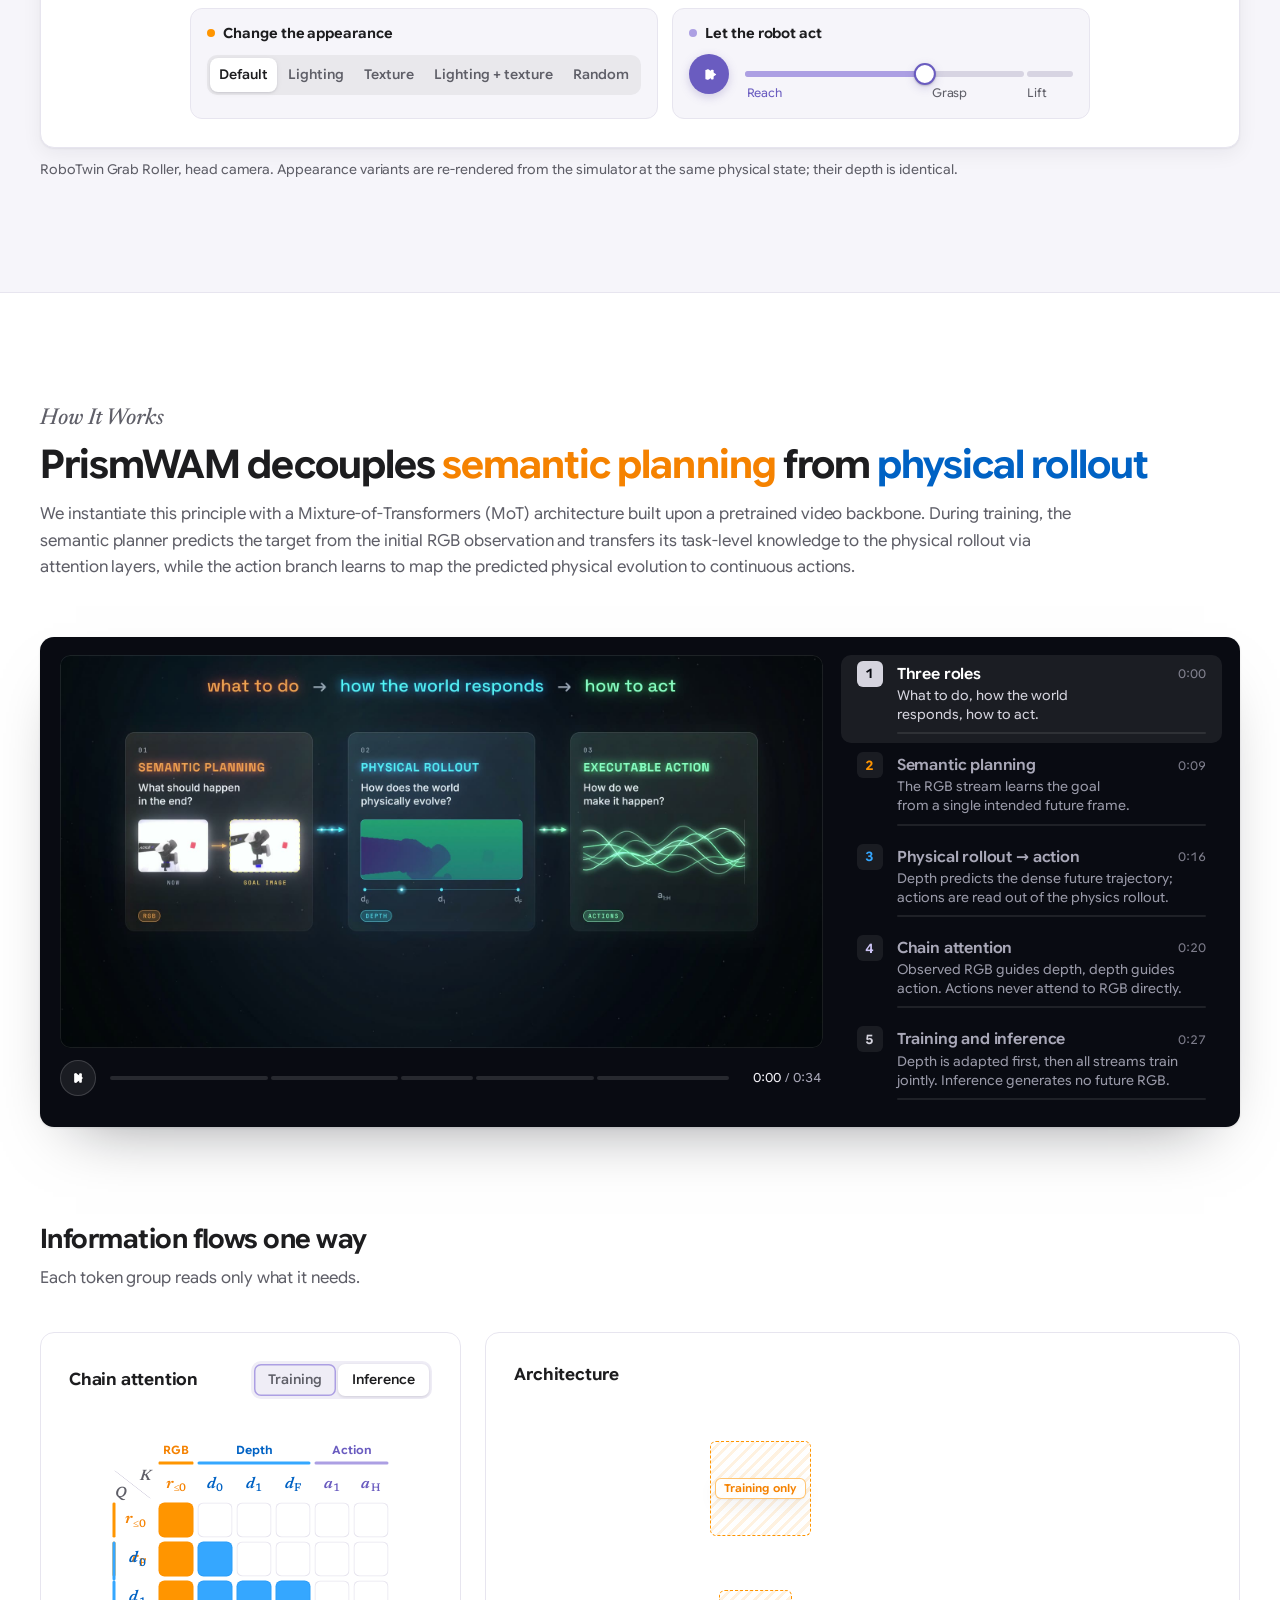
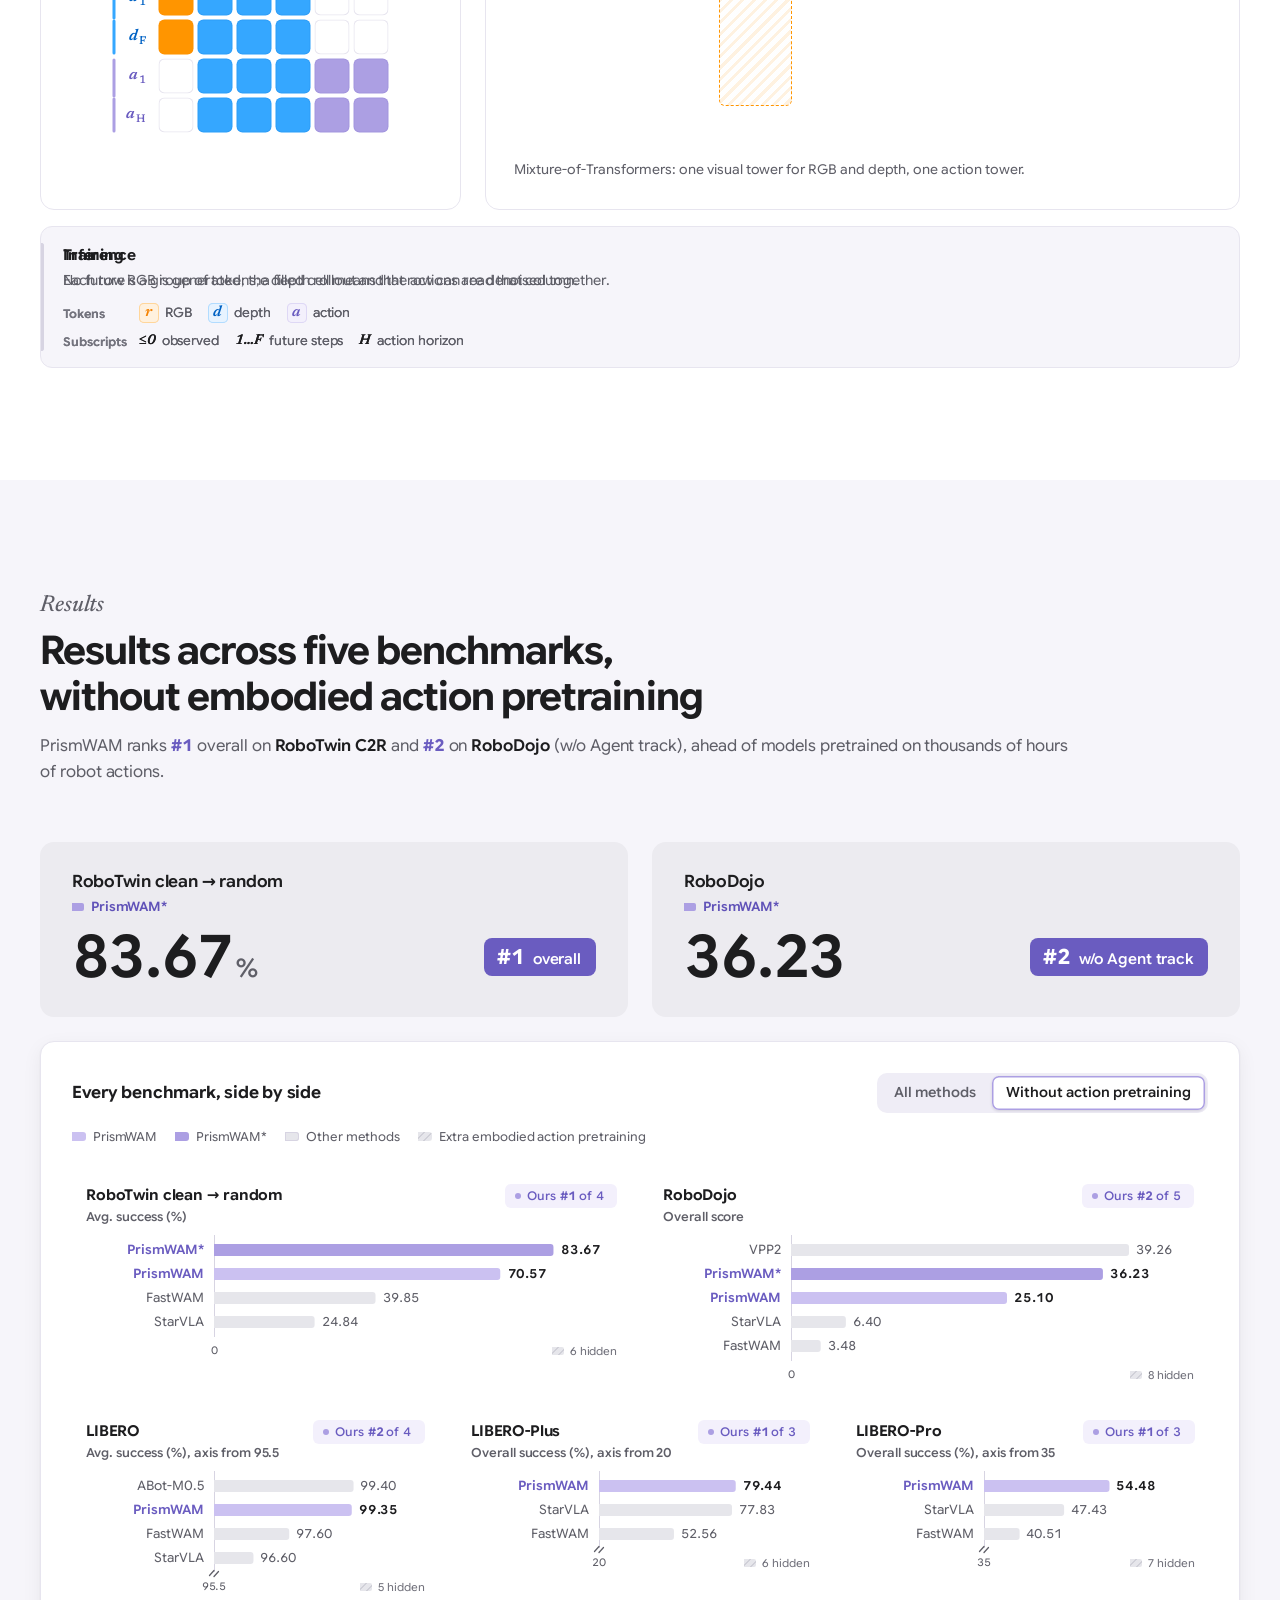
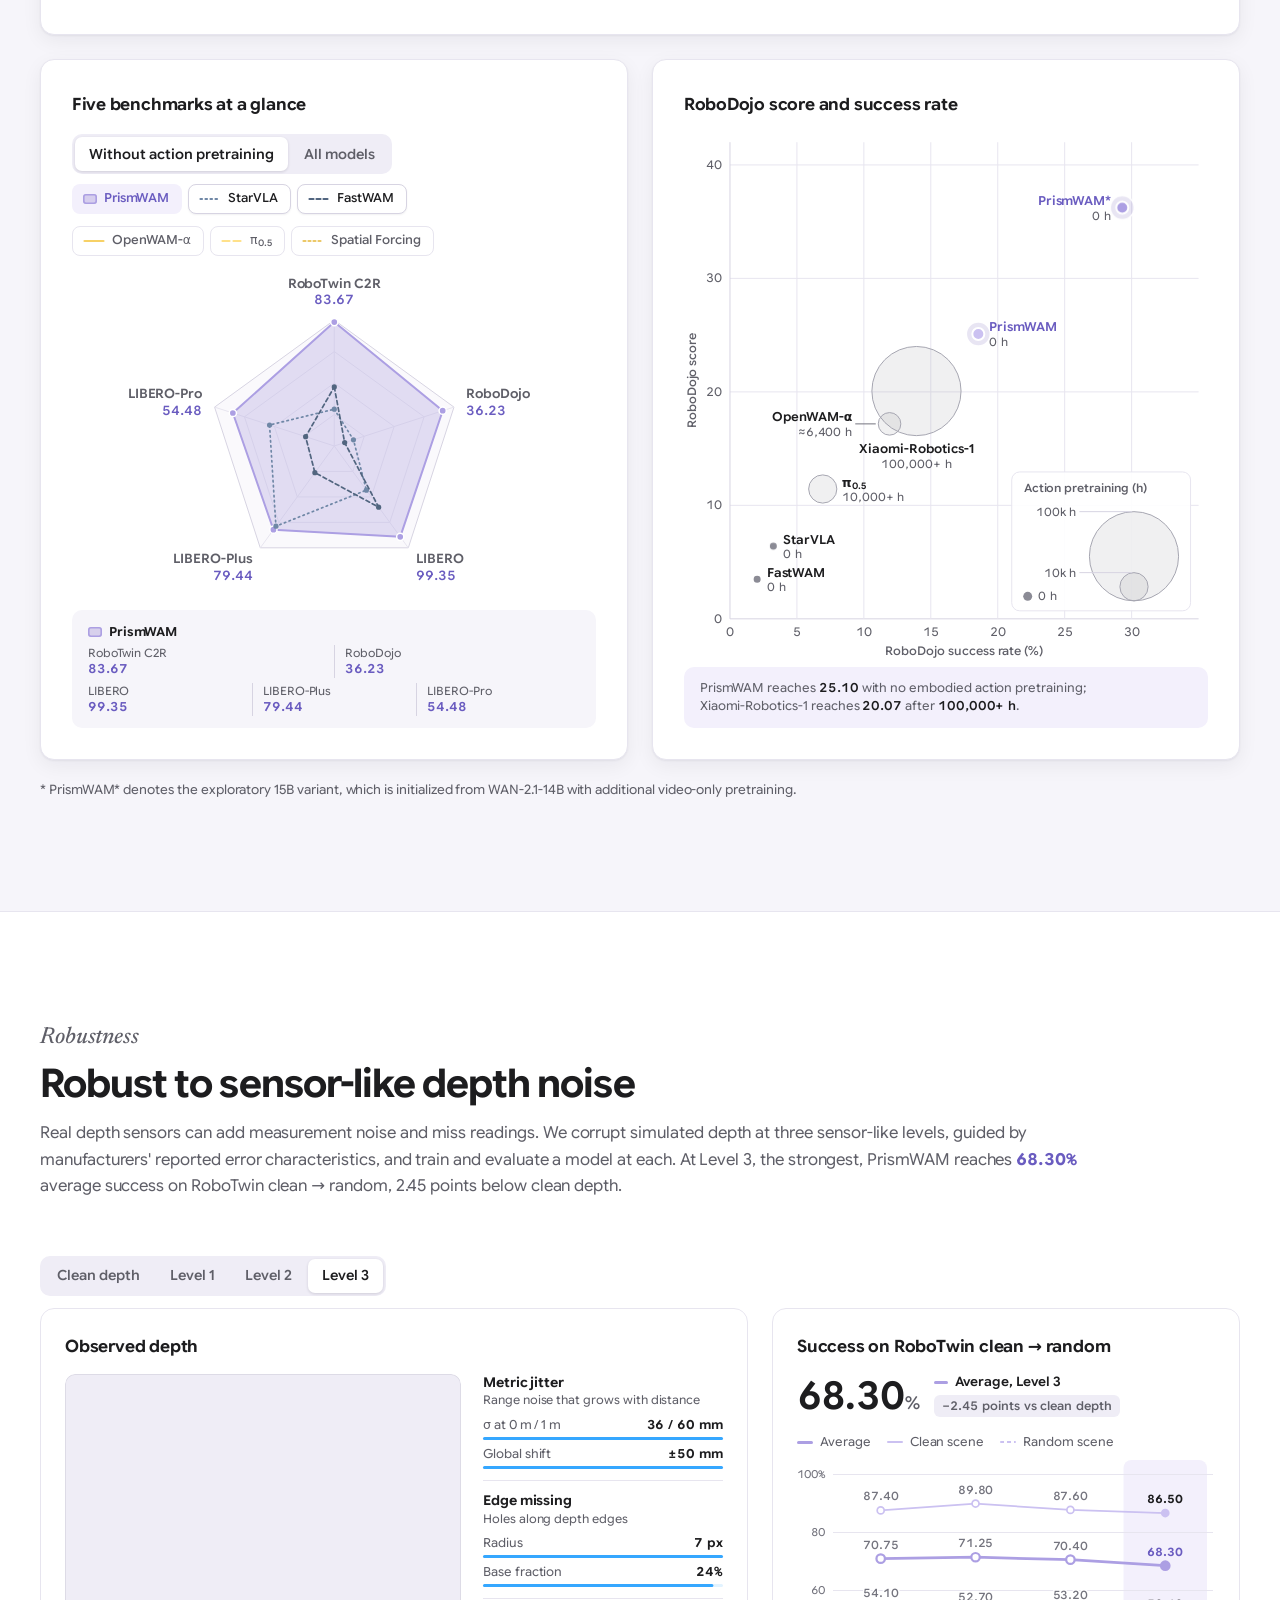
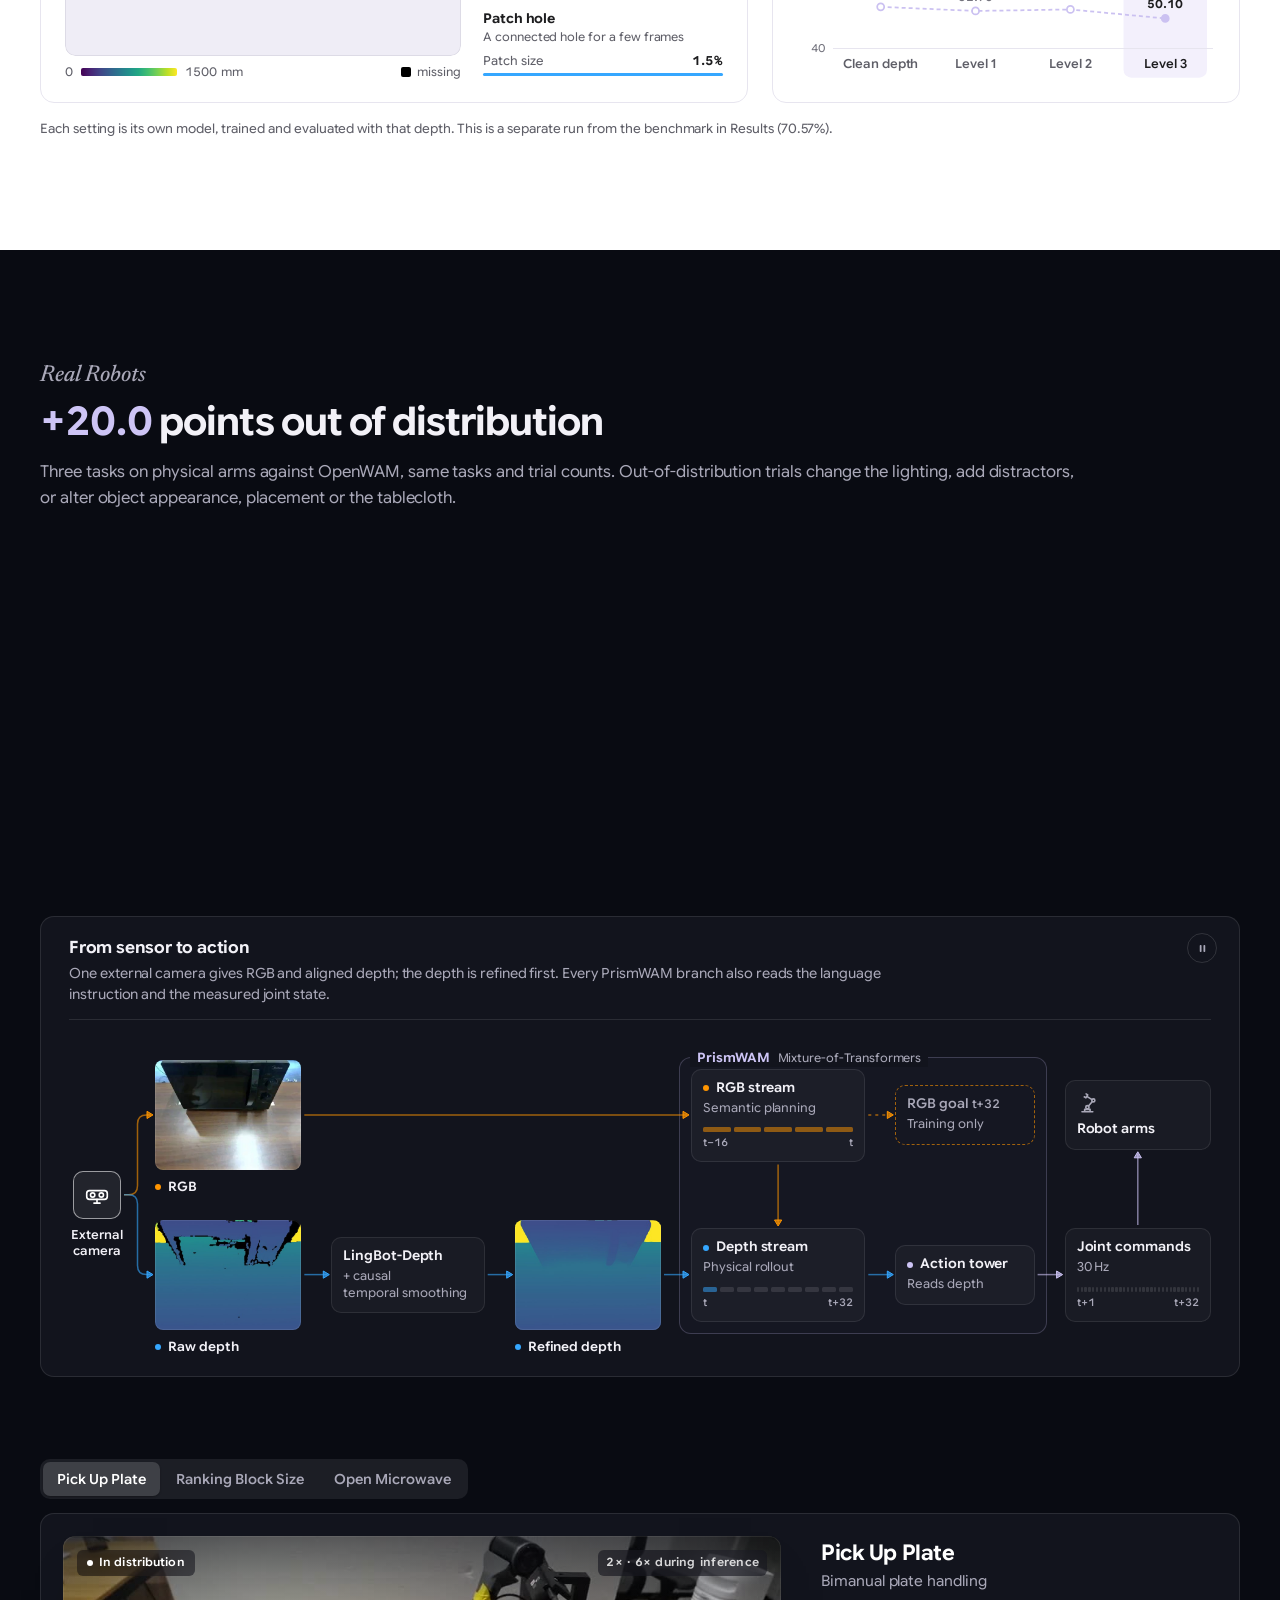
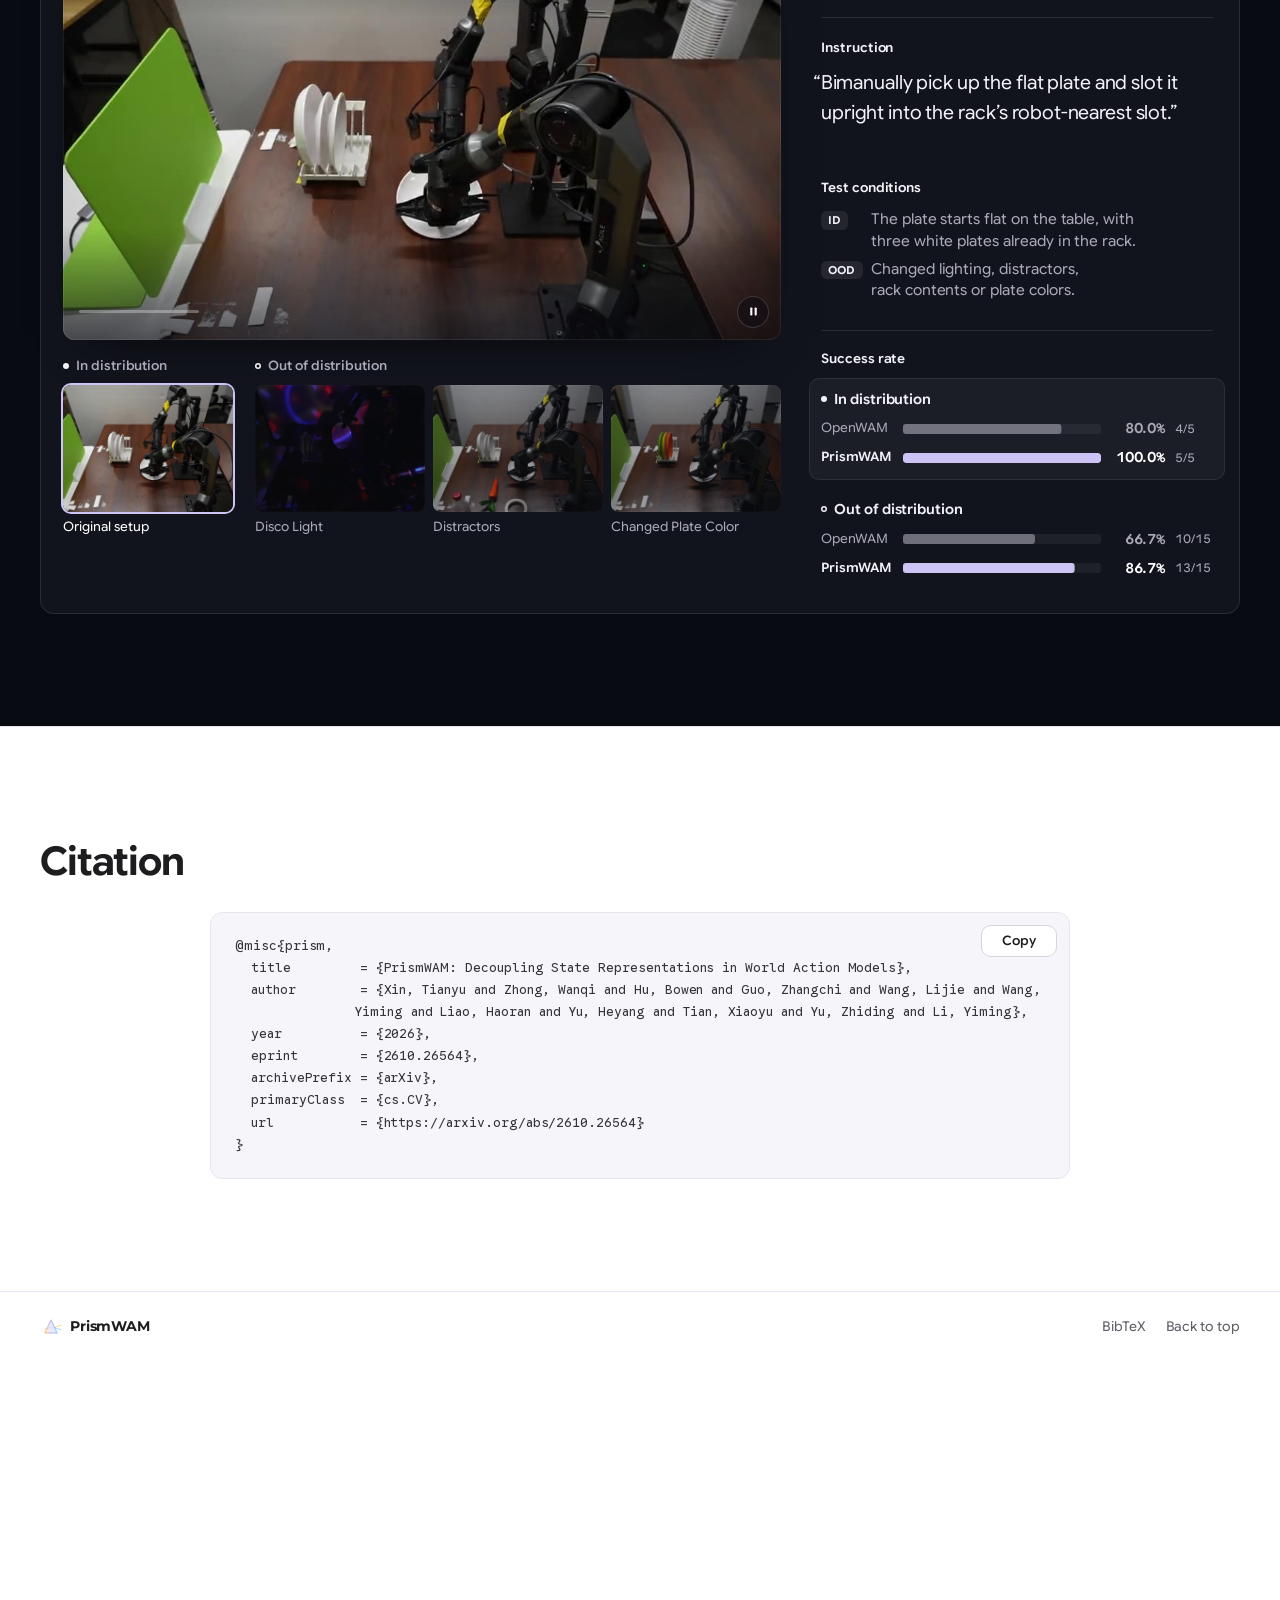
==== commit 1f3683c5: "Overview links: livelier hover (lift, pop, looping mark, sheen), emoji-style Model icon, Model label" ====
--- a/index.html
+++ b/index.html
@@ -27,7 +27,7 @@
   <!-- fonts are self-hosted (@font-face in base.css); preload the one every visitor needs -->
   <link rel="preload" href="static/fonts/google-sans-flex-latin.woff2" as="font" type="font/woff2" crossorigin>
   <link rel="stylesheet" href="static/css/base.css?v=3e7bc03f">
-  <link rel="stylesheet" href="static/css/nav-hero.css?v=ab7ce8f7">
+  <link rel="stylesheet" href="static/css/nav-hero.css?v=c97cf5d5">
   <link rel="stylesheet" href="static/css/lab.css?v=f3aefb95">
   <link rel="stylesheet" href="static/css/method.css?v=36a8a660">
   <link rel="stylesheet" href="static/css/results.css?v=c612f4f4">
@@ -130,23 +130,23 @@
             Film <small class="num" aria-hidden="true">2:13</small>
           </a>
           <a class="btn btn-line ov-paper" href="static/paper/PrismWAM.pdf" target="_blank" rel="noopener">
-            <span class="ov-ic"><svg class="ic-l" viewBox="0 0 24 24" fill="none" stroke="currentColor" stroke-width="1.8" stroke-linecap="round" stroke-linejoin="round" aria-hidden="true"><path d="M14 3H7a2 2 0 0 0-2 2v14a2 2 0 0 0 2 2h10a2 2 0 0 0 2-2V8z"/><path d="M14 3v5h5M9 13h6M9 17h4"/></svg><svg class="ic-b" viewBox="0 0 24 24" aria-hidden="true"><path d="M7 2.2h7.2L19.8 7.8V19a2.8 2.8 0 0 1-2.8 2.8H7A2.8 2.8 0 0 1 4.2 19V5A2.8 2.8 0 0 1 7 2.2z" fill="currentColor"/><path d="M14.2 2.2v4.1a1.5 1.5 0 0 0 1.5 1.5h4.1" fill="#fff" fill-opacity=".45"/><path d="M8.5 12.5h7M8.5 16h4.5" stroke="#fff" stroke-width="1.7" stroke-linecap="round"/></svg></span>
+            <span class="ov-ic"><svg class="ic-l" viewBox="0 0 24 24" fill="none" stroke="currentColor" stroke-width="1.8" stroke-linecap="round" stroke-linejoin="round" aria-hidden="true"><path d="M14 3H7a2 2 0 0 0-2 2v14a2 2 0 0 0 2 2h10a2 2 0 0 0 2-2V8z"/><path d="M14 3v5h5M9 13h6M9 17h4"/></svg><svg class="ic-b" viewBox="0 0 24 24" aria-hidden="true"><path d="M7 2.2h7.2L19.8 7.8V19a2.8 2.8 0 0 1-2.8 2.8H7A2.8 2.8 0 0 1 4.2 19V5A2.8 2.8 0 0 1 7 2.2z" fill="currentColor"/><path class="cut" d="M14.2 2.2v4.1a1.5 1.5 0 0 0 1.5 1.5h4.1" fill-opacity=".45"/><path class="cut-l" d="M8.5 12.5h7M8.5 16h4.5" stroke-width="1.7" stroke-linecap="round"/></svg></span>
             Paper
           </a>
           <a class="btn btn-line ov-arxiv" href="https://arxiv.org/abs/2610.26564" target="_blank" rel="noopener">
-            <span class="ov-ic"><svg class="ic-l" viewBox="0 0 24 24" fill="none" stroke="currentColor" stroke-width="1.8" stroke-linecap="round" stroke-linejoin="round" aria-hidden="true"><rect x="3.5" y="4" width="17" height="5" rx="1.5"/><path d="M5.5 9v9.5a1.5 1.5 0 0 0 1.5 1.5h10a1.5 1.5 0 0 0 1.5-1.5V9M10 13h4"/></svg><svg class="ic-b" viewBox="0 0 24 24" aria-hidden="true"><path fill="#B31B1B" d="M3.8423 0a1.0037 1.0037 0 0 0-.922.6078c-.1536.3687-.0438.6275.2938 1.1113l6.9185 8.3597-1.0223 1.1058a1.0393 1.0393 0 0 0 .003 1.4229l1.2292 1.3135-5.4391 6.4444c-.2803.299-.4538.823-.2971 1.1986a1.0253 1.0253 0 0 0 .9585.635.9133.9133 0 0 0 .6891-.3405l5.783-6.126 7.4902 8.0051a.8527.8527 0 0 0 .6835.2597.9575.9575 0 0 0 .8777-.6138c.1577-.377-.017-.7502-.306-1.1407l-7.0518-8.3418 1.0632-1.13a.9626.9626 0 0 0 .0089-1.3165L4.6336.4639s-.3733-.4535-.768-.463zm0 .272h.0166c.2179.0052.4874.2715.5644.3639l.005.006.0052.0055 10.169 10.9905a.6915.6915 0 0 1-.0072.945l-1.0666 1.133-1.4982-1.7724-8.5994-10.39c-.3286-.472-.352-.6183-.2592-.841a.7307.7307 0 0 1 .6704-.4401Zm14.341 1.5701a.877.877 0 0 0-.6554.2418l-5.6962 6.1584 1.6944 1.8319 5.3089-6.5138c.3251-.4335.479-.6603.3247-1.0292a1.1205 1.1205 0 0 0-.9763-.689zm-7.6557 12.2823 1.3186 1.4135-5.7864 6.1295a.6494.6494 0 0 1-.4959.26.7516.7516 0 0 1-.706-.4669c-.1119-.2682.0359-.6864.2442-.9083l.0051-.0055.0047-.0055z"/></svg></span>
+            <span class="ov-ic"><svg class="ic-l" viewBox="0 0 24 24" fill="none" stroke="currentColor" stroke-width="1.8" stroke-linecap="round" stroke-linejoin="round" aria-hidden="true"><rect x="3.5" y="4" width="17" height="5" rx="1.5"/><path d="M5.5 9v9.5a1.5 1.5 0 0 0 1.5 1.5h10a1.5 1.5 0 0 0 1.5-1.5V9M10 13h4"/></svg><svg class="ic-b" viewBox="0 0 24 24" aria-hidden="true"><path fill="currentColor" d="M3.8423 0a1.0037 1.0037 0 0 0-.922.6078c-.1536.3687-.0438.6275.2938 1.1113l6.9185 8.3597-1.0223 1.1058a1.0393 1.0393 0 0 0 .003 1.4229l1.2292 1.3135-5.4391 6.4444c-.2803.299-.4538.823-.2971 1.1986a1.0253 1.0253 0 0 0 .9585.635.9133.9133 0 0 0 .6891-.3405l5.783-6.126 7.4902 8.0051a.8527.8527 0 0 0 .6835.2597.9575.9575 0 0 0 .8777-.6138c.1577-.377-.017-.7502-.306-1.1407l-7.0518-8.3418 1.0632-1.13a.9626.9626 0 0 0 .0089-1.3165L4.6336.4639s-.3733-.4535-.768-.463zm0 .272h.0166c.2179.0052.4874.2715.5644.3639l.005.006.0052.0055 10.169 10.9905a.6915.6915 0 0 1-.0072.945l-1.0666 1.133-1.4982-1.7724-8.5994-10.39c-.3286-.472-.352-.6183-.2592-.841a.7307.7307 0 0 1 .6704-.4401Zm14.341 1.5701a.877.877 0 0 0-.6554.2418l-5.6962 6.1584 1.6944 1.8319 5.3089-6.5138c.3251-.4335.479-.6603.3247-1.0292a1.1205 1.1205 0 0 0-.9763-.689zm-7.6557 12.2823 1.3186 1.4135-5.7864 6.1295a.6494.6494 0 0 1-.4959.26.7516.7516 0 0 1-.706-.4669c-.1119-.2682.0359-.6864.2442-.9083l.0051-.0055.0047-.0055z"/></svg></span>
             arXiv
           </a>
           <a class="btn btn-line ov-code" href="https://github.com/THUSI-Lab/PrismWAM" target="_blank" rel="noopener">
-            <span class="ov-ic"><svg class="ic-l" viewBox="0 0 24 24" fill="none" stroke="currentColor" stroke-width="1.8" stroke-linecap="round" stroke-linejoin="round" aria-hidden="true"><path d="m9 8-4 4 4 4M15 8l4 4-4 4"/></svg><svg class="ic-b" viewBox="0 0 24 24" aria-hidden="true"><path fill="#1F2328" d="M12 .297c-6.63 0-12 5.373-12 12 0 5.303 3.438 9.8 8.205 11.385.6.113.82-.258.82-.577 0-.285-.01-1.04-.015-2.04-3.338.724-4.042-1.61-4.042-1.61C4.422 18.07 3.633 17.7 3.633 17.7c-1.087-.744.084-.729.084-.729 1.205.084 1.838 1.236 1.838 1.236 1.07 1.835 2.809 1.305 3.495.998.108-.776.417-1.305.76-1.605-2.665-.3-5.466-1.332-5.466-5.93 0-1.31.465-2.38 1.235-3.22-.135-.303-.54-1.523.105-3.176 0 0 1.005-.322 3.3 1.23.96-.267 1.98-.399 3-.405 1.02.006 2.04.138 3 .405 2.28-1.552 3.285-1.23 3.285-1.23.645 1.653.24 2.873.12 3.176.765.84 1.23 1.91 1.23 3.22 0 4.61-2.805 5.625-5.475 5.92.42.36.81 1.096.81 2.22 0 1.606-.015 2.896-.015 3.286 0 .315.21.69.825.57C20.565 22.092 24 17.592 24 12.297c0-6.627-5.373-12-12-12"/></svg></span>
+            <span class="ov-ic"><svg class="ic-l" viewBox="0 0 24 24" fill="none" stroke="currentColor" stroke-width="1.8" stroke-linecap="round" stroke-linejoin="round" aria-hidden="true"><path d="m9 8-4 4 4 4M15 8l4 4-4 4"/></svg><svg class="ic-b" viewBox="0 0 24 24" aria-hidden="true"><path fill="currentColor" d="M12 .297c-6.63 0-12 5.373-12 12 0 5.303 3.438 9.8 8.205 11.385.6.113.82-.258.82-.577 0-.285-.01-1.04-.015-2.04-3.338.724-4.042-1.61-4.042-1.61C4.422 18.07 3.633 17.7 3.633 17.7c-1.087-.744.084-.729.084-.729 1.205.084 1.838 1.236 1.838 1.236 1.07 1.835 2.809 1.305 3.495.998.108-.776.417-1.305.76-1.605-2.665-.3-5.466-1.332-5.466-5.93 0-1.31.465-2.38 1.235-3.22-.135-.303-.54-1.523.105-3.176 0 0 1.005-.322 3.3 1.23.96-.267 1.98-.399 3-.405 1.02.006 2.04.138 3 .405 2.28-1.552 3.285-1.23 3.285-1.23.645 1.653.24 2.873.12 3.176.765.84 1.23 1.91 1.23 3.22 0 4.61-2.805 5.625-5.475 5.92.42.36.81 1.096.81 2.22 0 1.606-.015 2.896-.015 3.286 0 .315.21.69.825.57C20.565 22.092 24 17.592 24 12.297c0-6.627-5.373-12-12-12"/></svg></span>
             Code
           </a>
-          <a class="btn btn-line ov-hf" href="https://huggingface.co/THUSI-Lab/PrismWAM" target="_blank" rel="noopener">
-            <span class="ov-ic"><svg class="ic-l" viewBox="0 0 24 24" fill="none" stroke="currentColor" stroke-width="1.8" stroke-linecap="round" stroke-linejoin="round" aria-hidden="true"><path d="M5.4 13.2A7.3 7.3 0 1 1 18.6 13.2"/><path d="M8.6 9.6c.4-.6 1.2-.6 1.6 0M13.8 9.6c.4-.6 1.2-.6 1.6 0"/><path d="M9.4 12.6c.7 1.1 1.6 1.6 2.6 1.6s1.9-.5 2.6-1.6"/><path d="M8.3 20.3a7.3 7.3 0 0 0 7.4 0"/><path d="M3.6 15.8c.6-1.4 2.6-1.7 3.5-.5l1.3 1.8c.8 1.1.2 2.7-1.2 2.9-1.6.3-3.4-.5-3.8-2.1-.1-.7 0-1.4.2-2.1z"/><path d="M20.4 15.8c-.6-1.4-2.6-1.7-3.5-.5l-1.3 1.8c-.8 1.1-.2 2.7 1.2 2.9 1.6.3 3.4-.5 3.8-2.1.1-.7 0-1.4-.2-2.1z"/></svg><svg class="ic-b" viewBox="0 0 24 24" aria-hidden="true"><circle cx="12" cy="11" r="9" fill="#FFD21E"/><path d="M7.5 9.3c.7-1.1 2-1.1 2.7 0M13.8 9.3c.7-1.1 2-1.1 2.7 0" fill="none" stroke="#3A3B45" stroke-width="1.7" stroke-linecap="round"/><path d="M8 12.3c.9 2.6 2.4 3.7 4 3.7s3.1-1.1 4-3.7z" fill="#3A3B45"/><path d="M10 14.9c.6.6 1.3.9 2 .9s1.4-.3 2-.9c-.5-.5-1.2-.8-2-.8s-1.5.3-2 .8z" fill="#FF323D"/><path d="M2.4 15.2c.8-1.7 3.1-2 4.1-.6l1.6 2.1c.9 1.3.2 3.1-1.4 3.4-1.9.3-4-.5-4.4-2.4-.1-.9 0-1.7.1-2.5z" fill="#FF9D0B" stroke="#E68600" stroke-width=".7"/><path d="M21.6 15.2c-.8-1.7-3.1-2-4.1-.6l-1.6 2.1c-.9 1.3-.2 3.1 1.4 3.4 1.9.3 4-.5 4.4-2.4.1-.9 0-1.7-.1-2.5z" fill="#FF9D0B" stroke="#E68600" stroke-width=".7"/></svg></span>
-            Hugging Face
+          <a class="btn btn-line ov-hf" href="https://huggingface.co/THUSI-Lab/PrismWAM" target="_blank" rel="noopener" title="Model weights on Hugging Face">
+            <span class="ov-ic"><svg class="ic-l" viewBox="0 0 24 24" fill="none" stroke="currentColor" stroke-width="1.8" stroke-linecap="round" stroke-linejoin="round" aria-hidden="true"><path d="M5.4 13.2A7.3 7.3 0 1 1 18.6 13.2"/><path d="M8.6 9.6c.4-.6 1.2-.6 1.6 0M13.8 9.6c.4-.6 1.2-.6 1.6 0"/><path d="M9.4 12.6c.7 1.1 1.6 1.6 2.6 1.6s1.9-.5 2.6-1.6"/><path d="M8.3 20.3a7.3 7.3 0 0 0 7.4 0"/><path d="M3.6 15.8c.6-1.4 2.6-1.7 3.5-.5l1.3 1.8c.8 1.1.2 2.7-1.2 2.9-1.6.3-3.4-.5-3.8-2.1-.1-.7 0-1.4.2-2.1z"/><path d="M20.4 15.8c-.6-1.4-2.6-1.7-3.5-.5l-1.3 1.8c-.8 1.1-.2 2.7 1.2 2.9 1.6.3 3.4-.5 3.8-2.1.1-.7 0-1.4-.2-2.1z"/></svg><svg class="ic-b" viewBox="0 0 24 24" aria-hidden="true"><defs><radialGradient id="ovHfFace" cx="40%" cy="30%" r="78%"><stop offset="0" stop-color="#FFEC80"/><stop offset=".55" stop-color="#FFC929"/><stop offset="1" stop-color="#F09300"/></radialGradient><linearGradient id="ovHfHand" x1="0" y1="0" x2="0" y2="1"><stop offset="0" stop-color="#FFD84D"/><stop offset="1" stop-color="#F29C00"/></linearGradient></defs><circle cx="12" cy="10.4" r="9" fill="url(#ovHfFace)"/><path d="M7.4 8.7c.7-1.2 2.2-1.2 2.9 0M13.7 8.7c.7-1.2 2.2-1.2 2.9 0" fill="none" stroke="#5B3511" stroke-width="1.6" stroke-linecap="round"/><path d="M7.9 11.4c.8 2.9 2.4 4.2 4.1 4.2s3.3-1.3 4.1-4.2z" fill="#5B3511"/><path d="M8.4 11.4h7.2l-.3.9H8.7z" fill="#fff"/><path d="M10.1 14.4c.6.6 1.2.9 1.9.9s1.3-.3 1.9-.9c-.5-.6-1.2-.9-1.9-.9s-1.4.3-1.9.9z" fill="#F45A5A"/><g class="hf-hands"><path d="M2.3 14.6c.4-1.1 1.7-1.4 2.6-.6l.4.4c-.2-1 .9-1.7 1.7-1.1l2.2 1.8c1.1.9 1.2 2.6.2 3.6l-.9.9c-1.3 1.3-3.4 1.4-4.8.2L2.6 17c-.7-.7-.7-1.6-.3-2.4z" fill="url(#ovHfHand)" stroke="#D98300" stroke-width=".5"/><path d="M4.2 15.2l1.6 1.4M5.4 14.4l1.6 1.4" stroke="#D98300" stroke-width=".5" stroke-linecap="round"/><g transform="matrix(-1 0 0 1 24 0)"><path d="M2.3 14.6c.4-1.1 1.7-1.4 2.6-.6l.4.4c-.2-1 .9-1.7 1.7-1.1l2.2 1.8c1.1.9 1.2 2.6.2 3.6l-.9.9c-1.3 1.3-3.4 1.4-4.8.2L2.6 17c-.7-.7-.7-1.6-.3-2.4z" fill="url(#ovHfHand)" stroke="#D98300" stroke-width=".5"/><path d="M4.2 15.2l1.6 1.4M5.4 14.4l1.6 1.4" stroke="#D98300" stroke-width=".5" stroke-linecap="round"/></g></g></svg></span>
+            Model
           </a>
           <a class="btn btn-line ov-cite" href="#citation">
-            <span class="ov-ic"><svg class="ic-l" viewBox="0 0 24 24" fill="none" stroke="currentColor" stroke-width="1.8" stroke-linecap="round" stroke-linejoin="round" aria-hidden="true"><path d="M8.5 4C6.6 4 6 5 6 6.8v2.4c0 1.4-.7 2.3-2 2.8 1.3.5 2 1.4 2 2.8v2.4C6 19 6.6 20 8.5 20M15.5 4C17.4 4 18 5 18 6.8v2.4c0 1.4.7 2.3 2 2.8-1.3.5-2 1.4-2 2.8v2.4c0 1.8-.6 2.8-2.5 2.8"/></svg><svg class="ic-b" viewBox="0 0 24 24" fill="none" stroke="currentColor" stroke-width="2.6" stroke-linecap="round" stroke-linejoin="round" aria-hidden="true"><path d="M8.5 4C6.6 4 6 5 6 6.8v2.4c0 1.4-.7 2.3-2 2.8 1.3.5 2 1.4 2 2.8v2.4C6 19 6.6 20 8.5 20M15.5 4C17.4 4 18 5 18 6.8v2.4c0 1.4.7 2.3 2 2.8-1.3.5-2 1.4-2 2.8v2.4c0 1.8-.6 2.8-2.5 2.8"/><circle cx="9.6" cy="12" r=".6" fill="currentColor"/><circle cx="12" cy="12" r=".6" fill="currentColor"/><circle cx="14.4" cy="12" r=".6" fill="currentColor"/></svg></span>
+            <span class="ov-ic"><svg class="ic-l" viewBox="0 0 24 24" fill="none" stroke="currentColor" stroke-width="1.8" stroke-linecap="round" stroke-linejoin="round" aria-hidden="true"><path d="M8.5 4C6.6 4 6 5 6 6.8v2.4c0 1.4-.7 2.3-2 2.8 1.3.5 2 1.4 2 2.8v2.4C6 19 6.6 20 8.5 20M15.5 4C17.4 4 18 5 18 6.8v2.4c0 1.4.7 2.3 2 2.8-1.3.5-2 1.4-2 2.8v2.4c0 1.8-.6 2.8-2.5 2.8"/></svg><svg class="ic-b" viewBox="0 0 24 24" fill="none" stroke="currentColor" stroke-width="2.6" stroke-linecap="round" stroke-linejoin="round" aria-hidden="true"><path class="br-l" d="M8.5 4C6.6 4 6 5 6 6.8v2.4c0 1.4-.7 2.3-2 2.8 1.3.5 2 1.4 2 2.8v2.4C6 19 6.6 20 8.5 20"/><path class="br-r" d="M15.5 4C17.4 4 18 5 18 6.8v2.4c0 1.4.7 2.3 2 2.8-1.3.5-2 1.4-2 2.8v2.4c0 1.8-.6 2.8-2.5 2.8"/><circle cx="9.6" cy="12" r=".6" fill="currentColor"/><circle cx="12" cy="12" r=".6" fill="currentColor"/><circle cx="14.4" cy="12" r=".6" fill="currentColor"/></svg></span>
             BibTeX
           </a>
         </div>
@@ -899,7 +899,7 @@
 
 <script src="static/js/data.js?v=ab76301e"></script>
 <script src="static/js/core.js?v=2e4bd3b2"></script>
-<script src="static/js/nav-hero.js?v=bf5e3f86"></script>
+<script src="static/js/nav-hero.js?v=e584d4ad"></script>
 <script src="static/js/lab.js?v=8a8b106c"></script>
 <script src="static/js/method.js?v=3ffe92d5"></script>
 <script src="static/js/results.js?v=bee4eb63"></script>
--- a/static/css/nav-hero.css
+++ b/static/css/nav-hero.css
@@ -344,20 +344,61 @@
 .ov-main { min-width: 0; }
 .ov-links { display: flex; flex-wrap: wrap; gap: 10px; }
 .ov-links .btn-line[aria-disabled="true"] { opacity: .5; }
-/* link icons: a line icon at rest (one style for the whole row); on hover the button takes the destination's colour
-   and the line icon turns into its full mark (arXiv, GitHub, Hugging Face) */
+/* link icons: a line icon at rest (one style for the whole row). On hover the button lifts, takes the
+   destination's colour, and the line icon pops into the destination's full mark, which then keeps a small loop
+   going (plus a slow sheen) for as long as the pointer stays. Two colourings: tinted (default) and filled
+   (?links=fill), for the owner to choose. */
+.ov-links .btn-line { position: relative; overflow: hidden; isolation: isolate;
+  transition: color .25s, background-color .3s, border-color .3s, transform .45s var(--ease), box-shadow .45s var(--ease); }
+.ov-links .btn-line::after { content: ""; position: absolute; inset: -1px; z-index: -1; pointer-events: none; opacity: 0;
+  background: linear-gradient(105deg, transparent 38%, var(--shine) 50%, transparent 62%) 130% 0 / 260% 100% no-repeat; }
 .ov-links .ov-ic { position: relative; flex: none; width: 17px; height: 17px; }
 .ov-links .ov-ic svg { position: absolute; inset: 0; width: 100%; height: 100%; transition: opacity .22s, transform .45s var(--ease); }
-.ov-links .ov-ic .ic-b { opacity: 0; transform: scale(.5) rotate(-18deg); }
-.ov-hf .ov-ic .ic-b { width: 120%; height: 120%; inset: -10%; }
+.ov-links .ov-ic .ic-b { opacity: 0; transform: scale(.4) rotate(-30deg); }
+.ov-hf .ov-ic .ic-b { width: 128%; height: 128%; inset: -14%; }
+.ov-paper .cut { fill: #fff; } .ov-paper .cut-l { stroke: #fff; }
+.ov-links .ov-paper, .ov-links .ov-cite { --brand: var(--accent-ink); --tint: var(--accent-soft); --glow: rgba(106, 92, 192, .45); }
+.ov-links .ov-arxiv { --brand: #B31B1B; --tint: rgba(179, 27, 27, .06); --glow: rgba(179, 27, 27, .4); }
+.ov-links .ov-code { --brand: #1F2328; --tint: rgba(31, 35, 40, .05); --glow: rgba(31, 35, 40, .45); }
+.ov-links .ov-hf { --brand: #F5B800; --tint: rgba(255, 210, 30, .2); --glow: rgba(240, 160, 0, .45); }
 @media (hover: hover) and (pointer: fine) {
-  .ov-links .btn-line:hover .ic-l, .ov-links .btn-line:focus-visible .ic-l { opacity: 0; transform: scale(.5) rotate(18deg); }
+  .ov-links .btn-line:hover, .ov-links .btn-line:focus-visible {
+    --shine: color-mix(in srgb, var(--brand) 16%, transparent);
+    color: var(--brand); border-color: var(--brand); background: var(--tint);
+    transform: translateY(-2px); box-shadow: 0 10px 22px -12px var(--glow);
+  }
+  .ov-links .ov-hf:hover, .ov-links .ov-hf:focus-visible { color: var(--ink); }
+  /* filled: the destination colour fills the whole button */
+  .ov-links--fill .btn-line:hover, .ov-links--fill .btn-line:focus-visible {
+    --shine: rgba(255, 255, 255, .34); color: #fff; background: var(--brand); box-shadow: 0 12px 24px -12px var(--glow);
+  }
+  .ov-links--fill .ov-hf:hover, .ov-links--fill .ov-hf:focus-visible { color: var(--ink); background: #FFD21E; --shine: rgba(255, 255, 255, .55); }
+  .ov-links--fill .ov-paper:hover .cut, .ov-links--fill .ov-paper:focus-visible .cut { fill: var(--brand); }
+  .ov-links--fill .ov-paper:hover .cut-l, .ov-links--fill .ov-paper:focus-visible .cut-l { stroke: var(--brand); }
+  .ov-links .btn-line:hover .ic-l, .ov-links .btn-line:focus-visible .ic-l { opacity: 0; transform: scale(.4) rotate(30deg); }
   .ov-links .btn-line:hover .ic-b, .ov-links .btn-line:focus-visible .ic-b { opacity: 1; transform: none; }
-  .ov-links .ov-paper:hover, .ov-links .ov-cite:hover { color: var(--accent-ink); border-color: var(--accent-ink); background: var(--accent-soft); }
-  .ov-links .ov-arxiv:hover { color: #B31B1B; border-color: #B31B1B; background: rgba(179, 27, 27, .06); }
-  .ov-links .ov-code:hover { color: #1F2328; border-color: #1F2328; background: rgba(31, 35, 40, .05); }
-  .ov-links .ov-hf:hover { color: #1F2328; border-color: #F5B800; background: rgba(255, 210, 30, .2); }
-}
+}
+@media (hover: hover) and (pointer: fine) and (prefers-reduced-motion: no-preference) {
+  .ov-links .btn-line:hover::after, .ov-links .btn-line:focus-visible::after { opacity: 1; animation: ov-shine 2.4s .3s var(--ease-io) infinite; }
+  .ov-links .btn-line:hover .ic-b, .ov-links .btn-line:focus-visible .ic-b { animation: ov-pop .6s var(--ease) both, var(--idle) var(--idle-t, 1.6s) .6s ease-in-out infinite; }
+  .ov-links .ov-paper { --idle: ov-float; }
+  .ov-links .ov-arxiv { --idle: ov-sway; --idle-t: 1.8s; }
+  .ov-links .ov-code { --idle: ov-wave; --idle-t: 2s; }
+  .ov-links .ov-hf { --idle: ov-hug; --idle-t: 1.2s; }
+  .ov-links .ov-cite { --idle: ov-none; }
+  .ov-links .ov-cite:hover .br-l, .ov-links .ov-cite:focus-visible .br-l { animation: ov-br-l 1.4s .6s ease-in-out infinite; }
+  .ov-links .ov-cite:hover .br-r, .ov-links .ov-cite:focus-visible .br-r { animation: ov-br-r 1.4s .6s ease-in-out infinite; }
+}
+@keyframes ov-shine { from { background-position: 130% 0; } to { background-position: -30% 0; } }
+@keyframes ov-pop { 0% { opacity: 0; transform: scale(.3) rotate(-35deg); } 55% { opacity: 1; transform: scale(1.24) rotate(8deg); }
+  80% { transform: scale(.94) rotate(-3deg); } 100% { opacity: 1; transform: none; } }
+@keyframes ov-float { 0%, 100% { transform: none; } 50% { transform: translateY(-2px) rotate(-5deg); } }
+@keyframes ov-sway { 0%, 100% { transform: rotate(0); } 25% { transform: rotate(-14deg); } 75% { transform: rotate(14deg); } }
+@keyframes ov-wave { 0%, 60%, 100% { transform: none; } 15% { transform: rotate(-12deg) translateY(-1px); } 30% { transform: rotate(10deg); } 45% { transform: rotate(-5deg); } }
+@keyframes ov-hug { 0%, 100% { transform: none; } 30% { transform: scale(1.16, .9); } 48% { transform: scale(.94, 1.08) translateY(-1.5px); } 65% { transform: none; } }
+@keyframes ov-none { to { transform: none; } }
+@keyframes ov-br-l { 0%, 100% { transform: none; } 50% { transform: translateX(-1.6px); } }
+@keyframes ov-br-r { 0%, 100% { transform: none; } 50% { transform: translateX(1.6px); } }
 .ov-watch svg { width: 14px; height: 14px; }
 .ov-watch small { margin-left: -1px; }
 /* side by side with the film card the Film button would repeat it: it shows only once the card drops below the abstract */
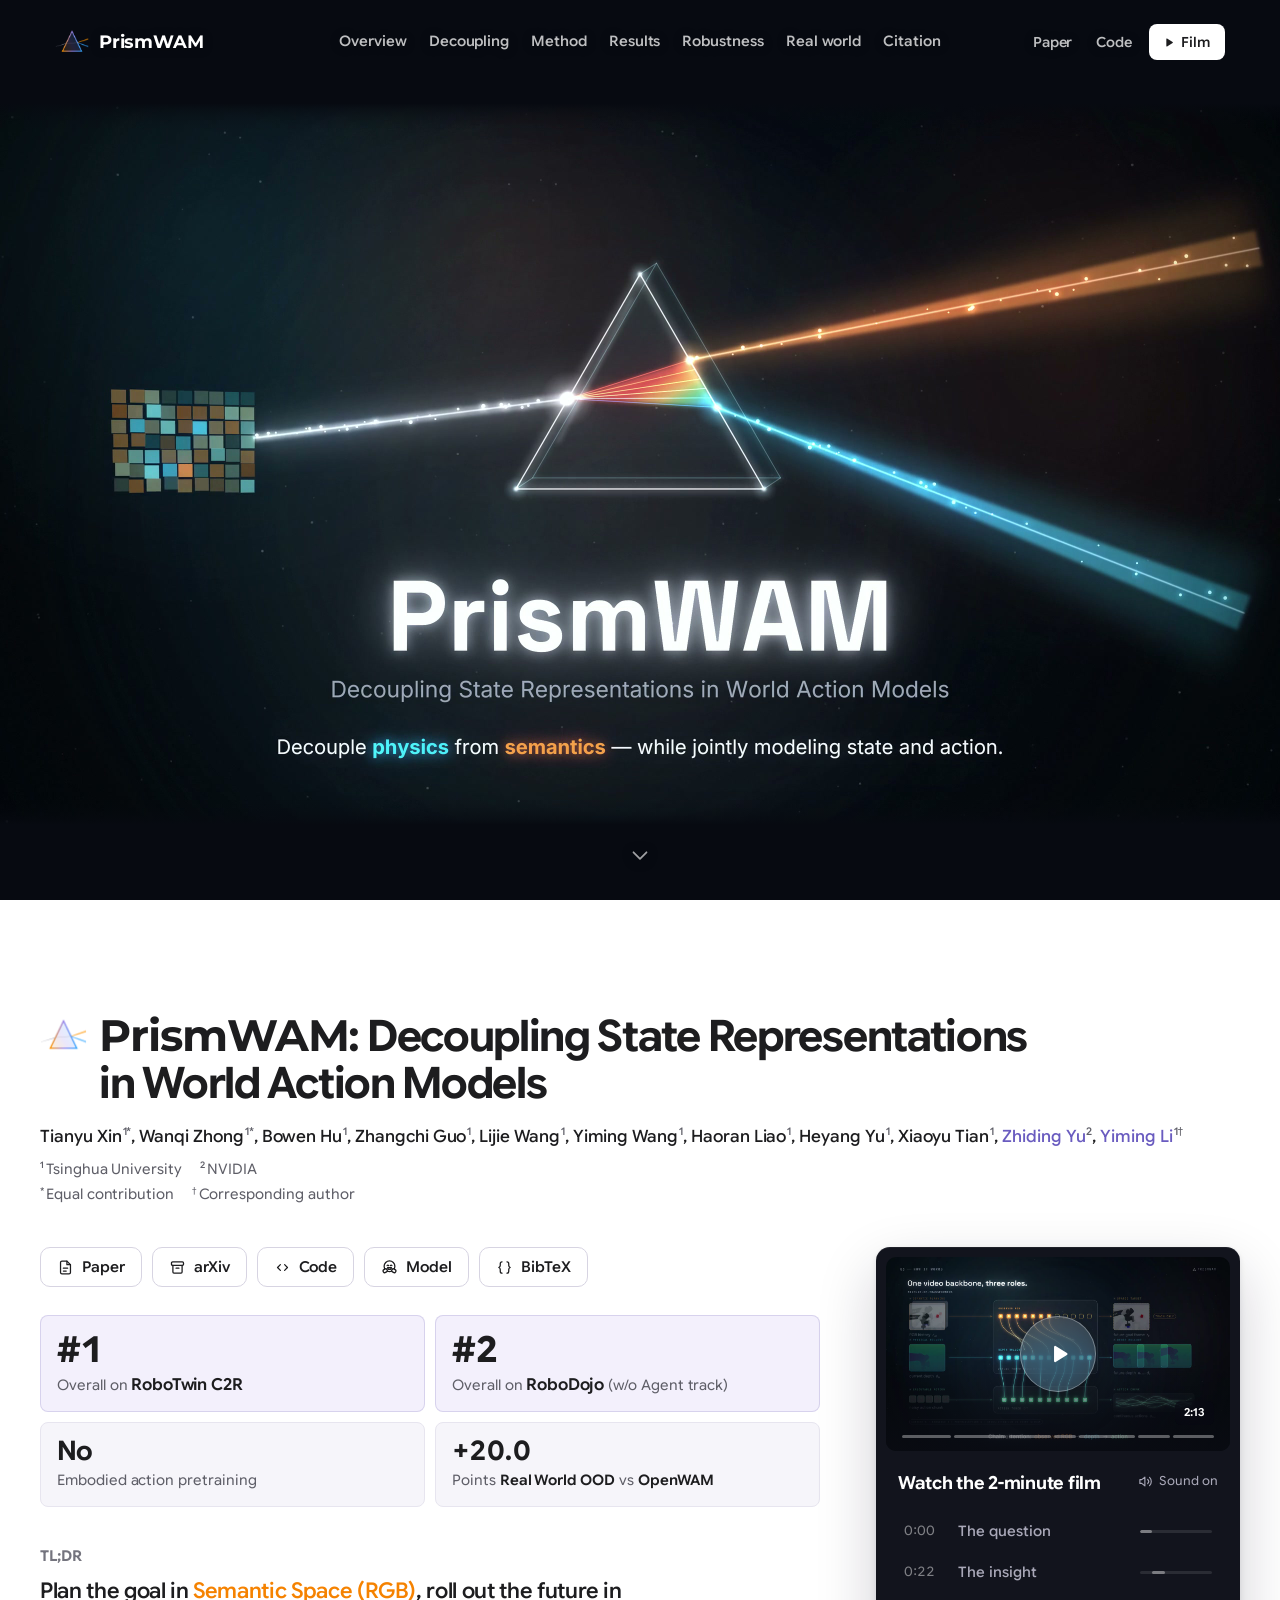
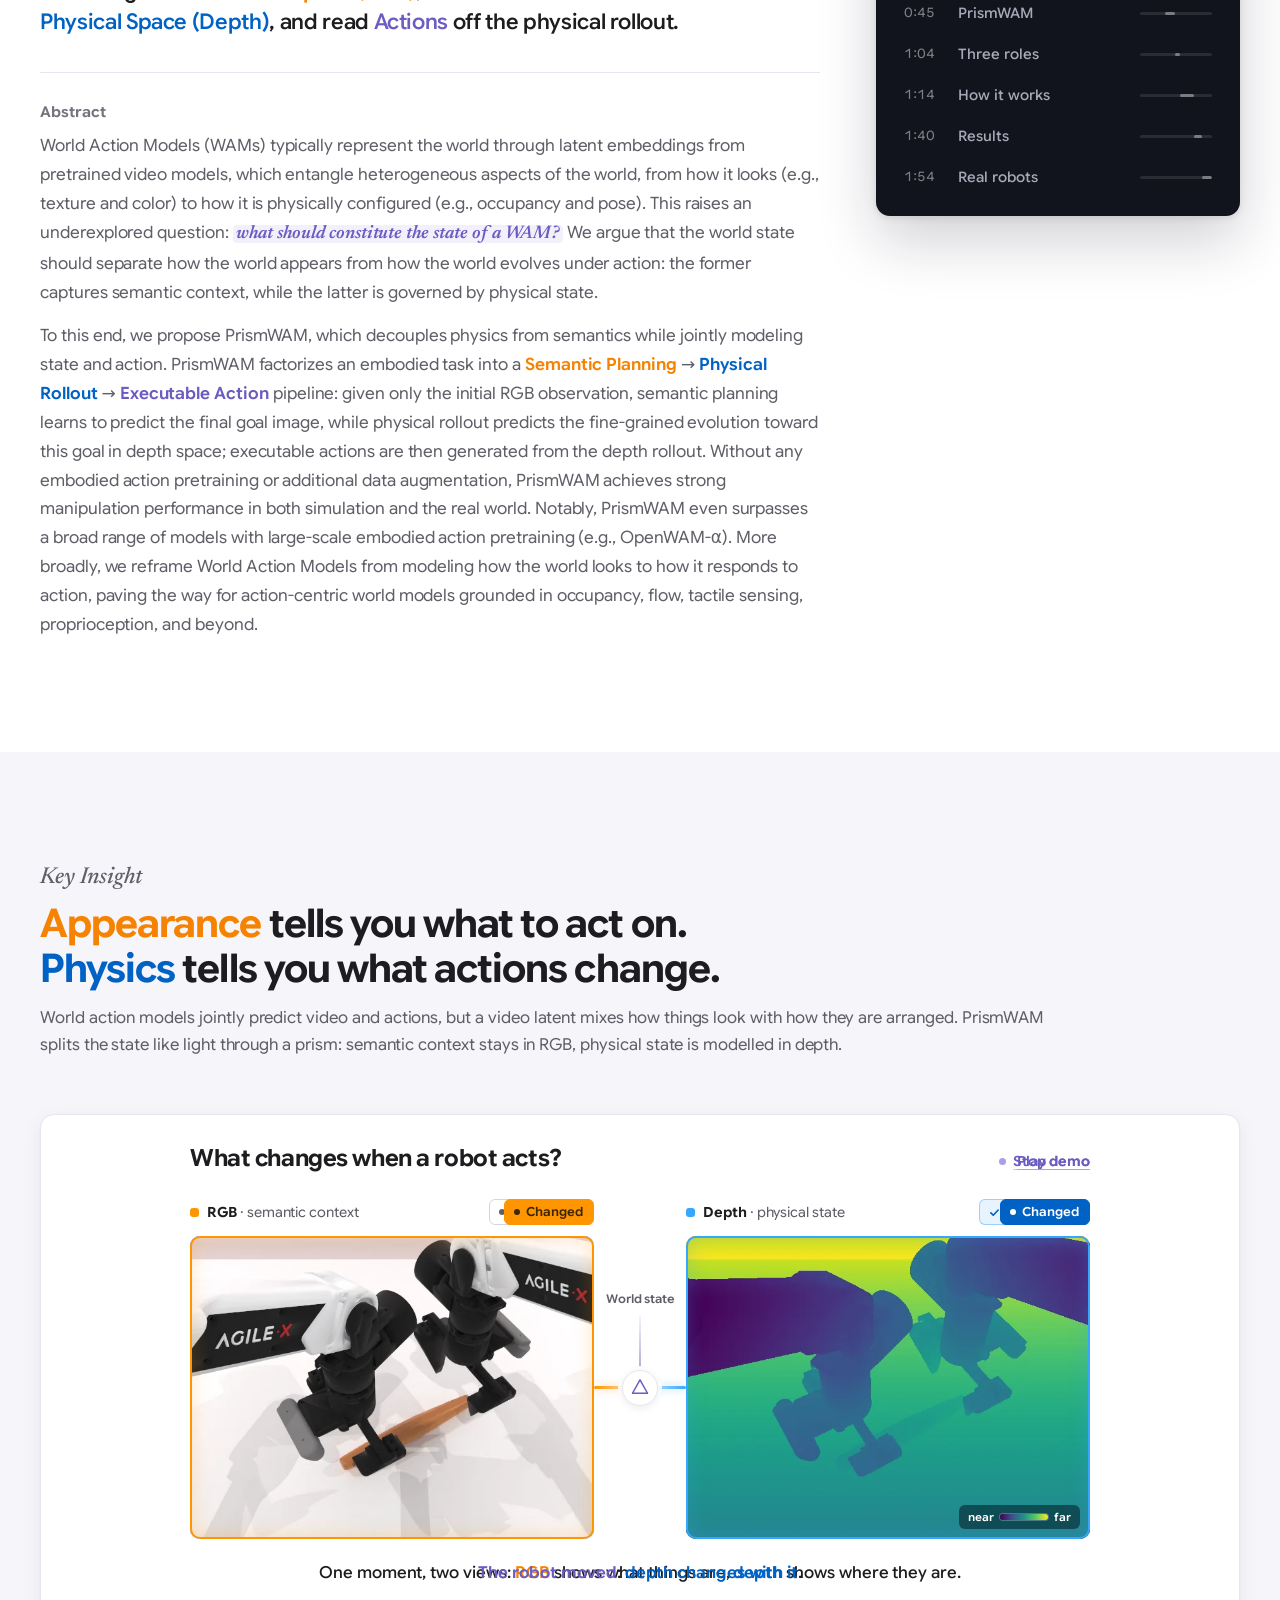
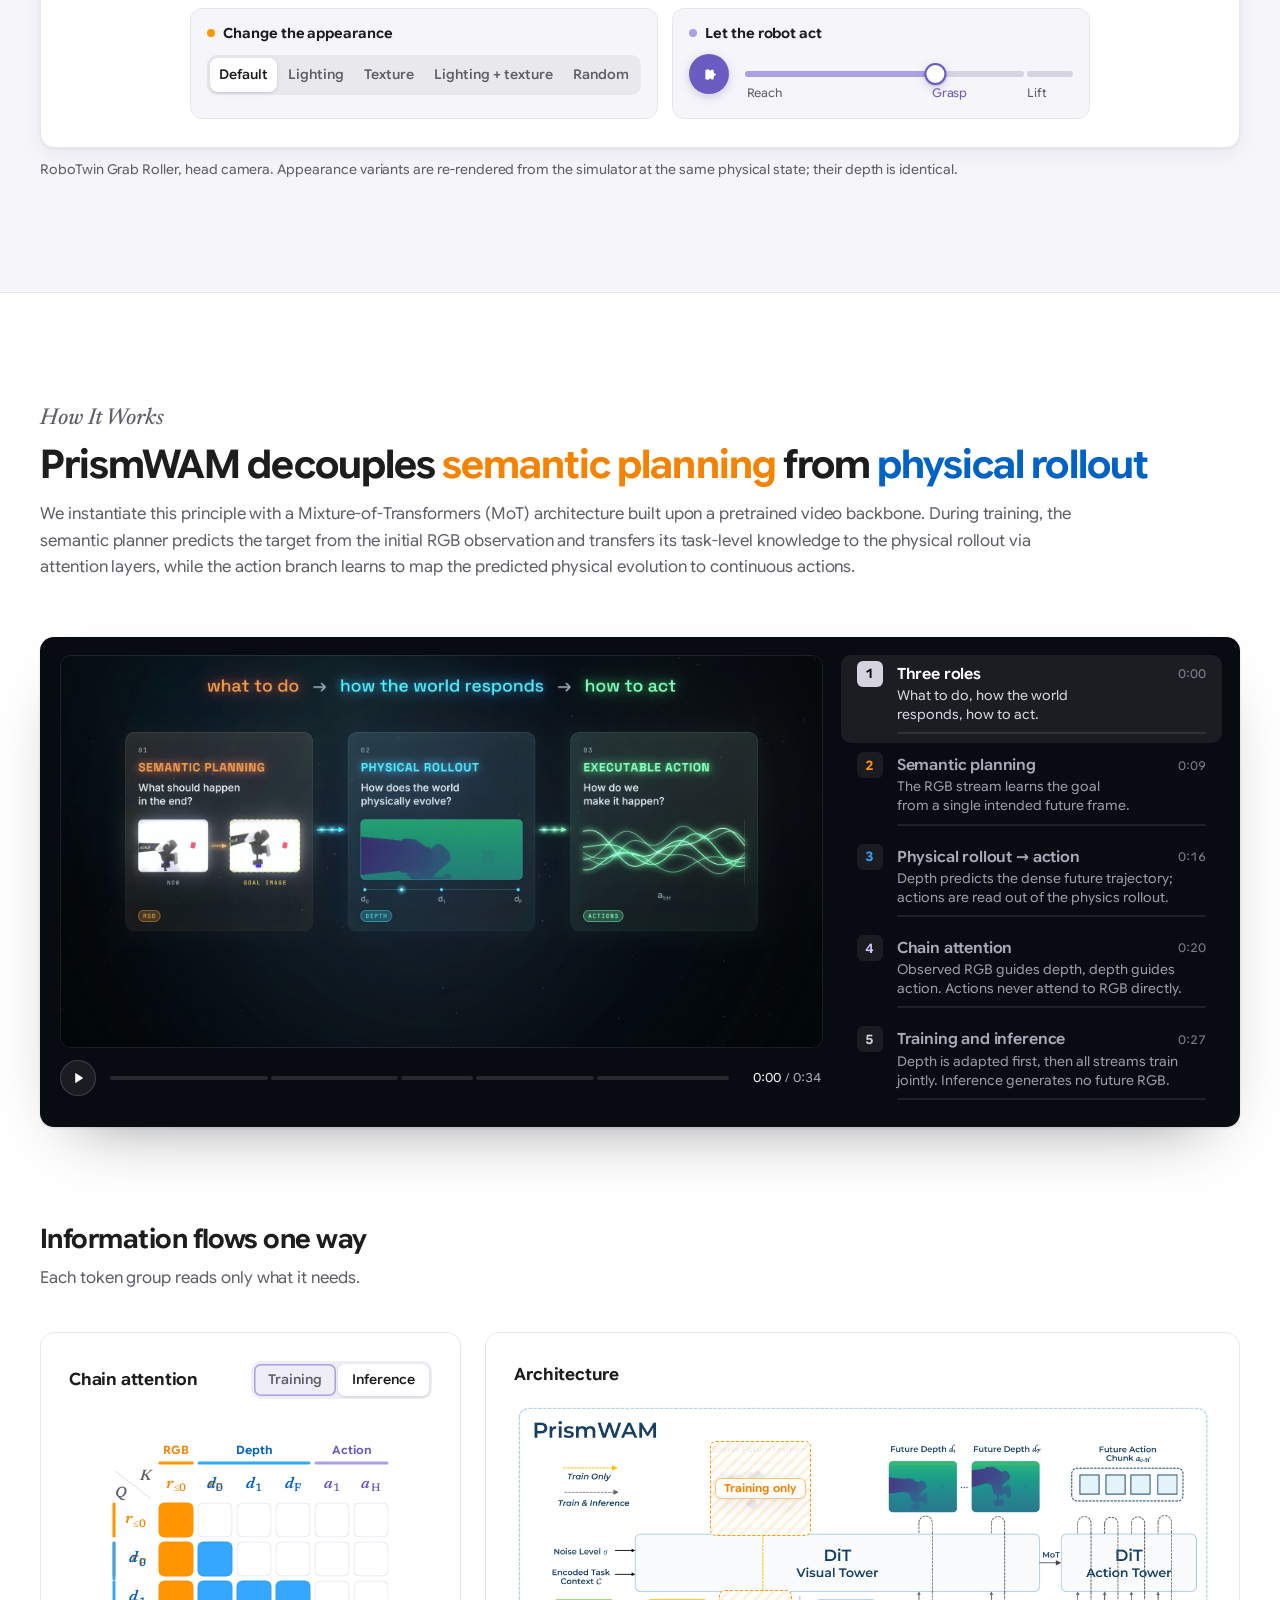
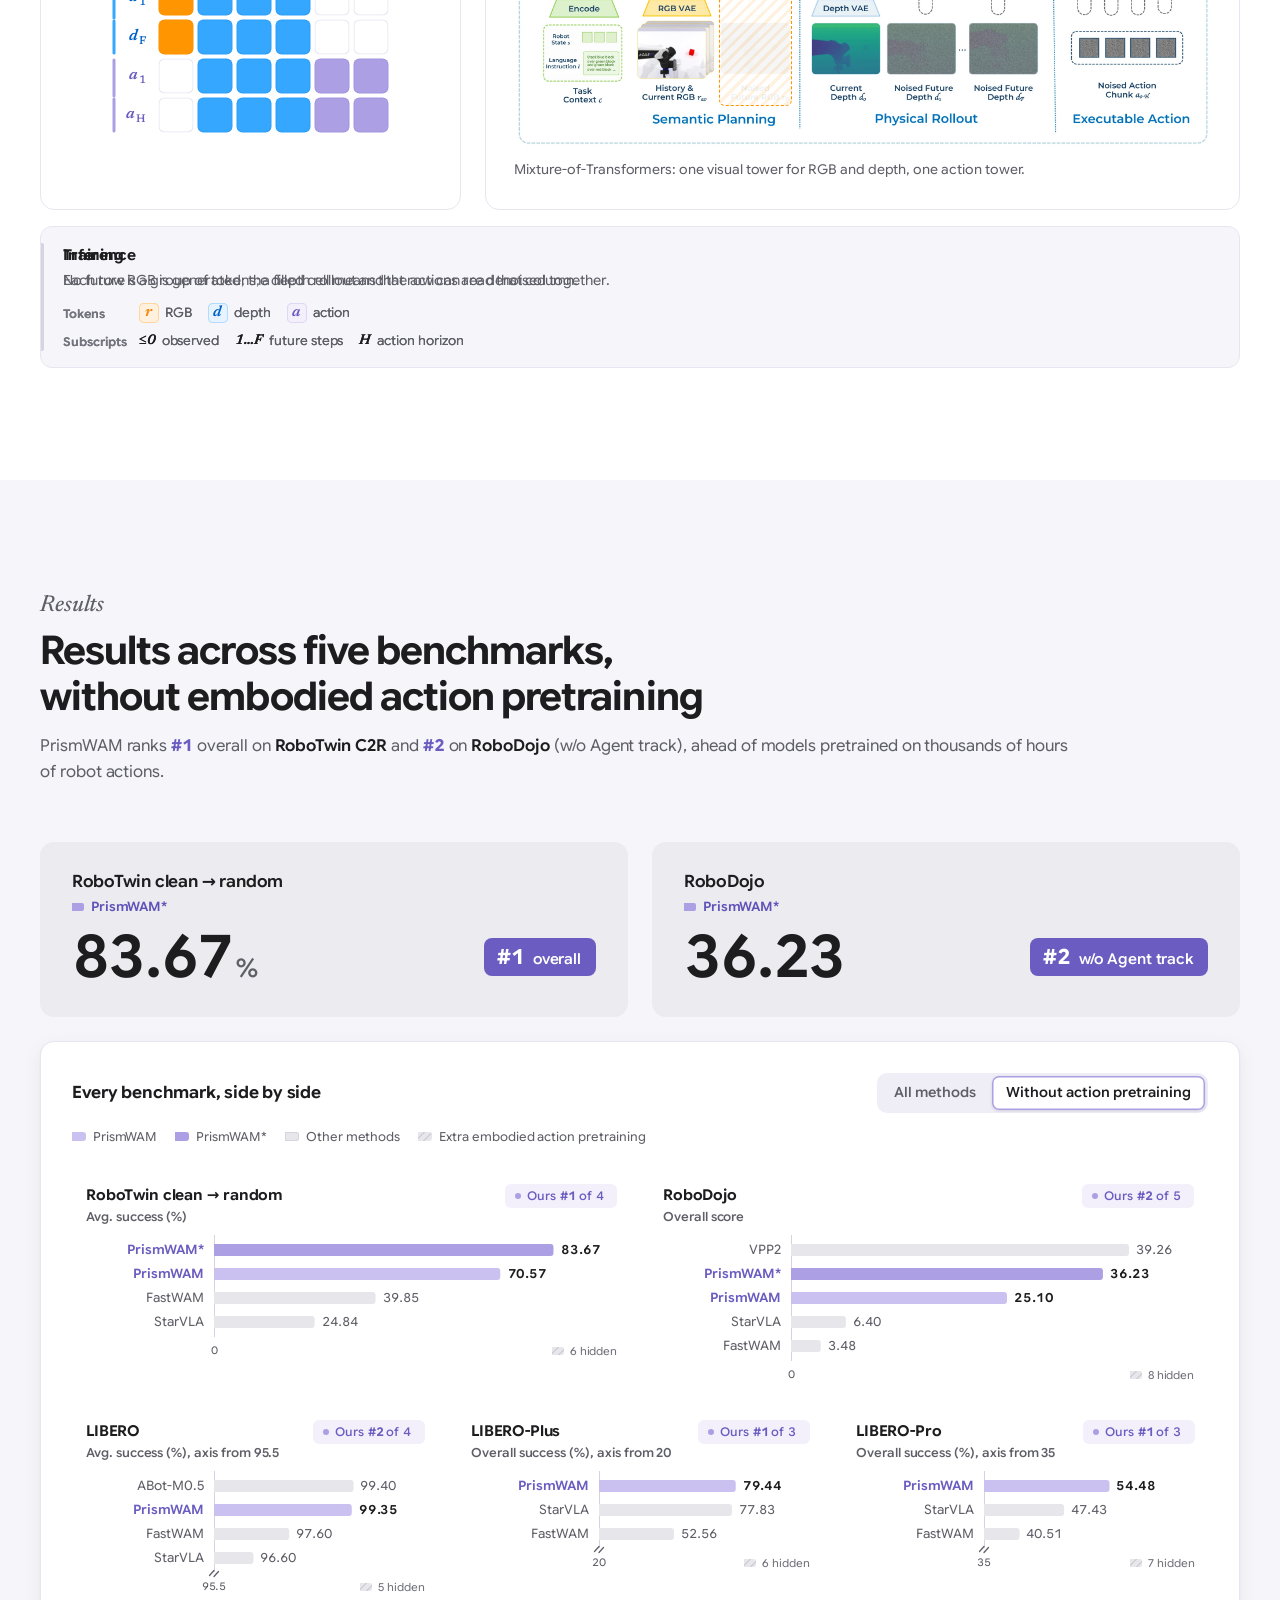
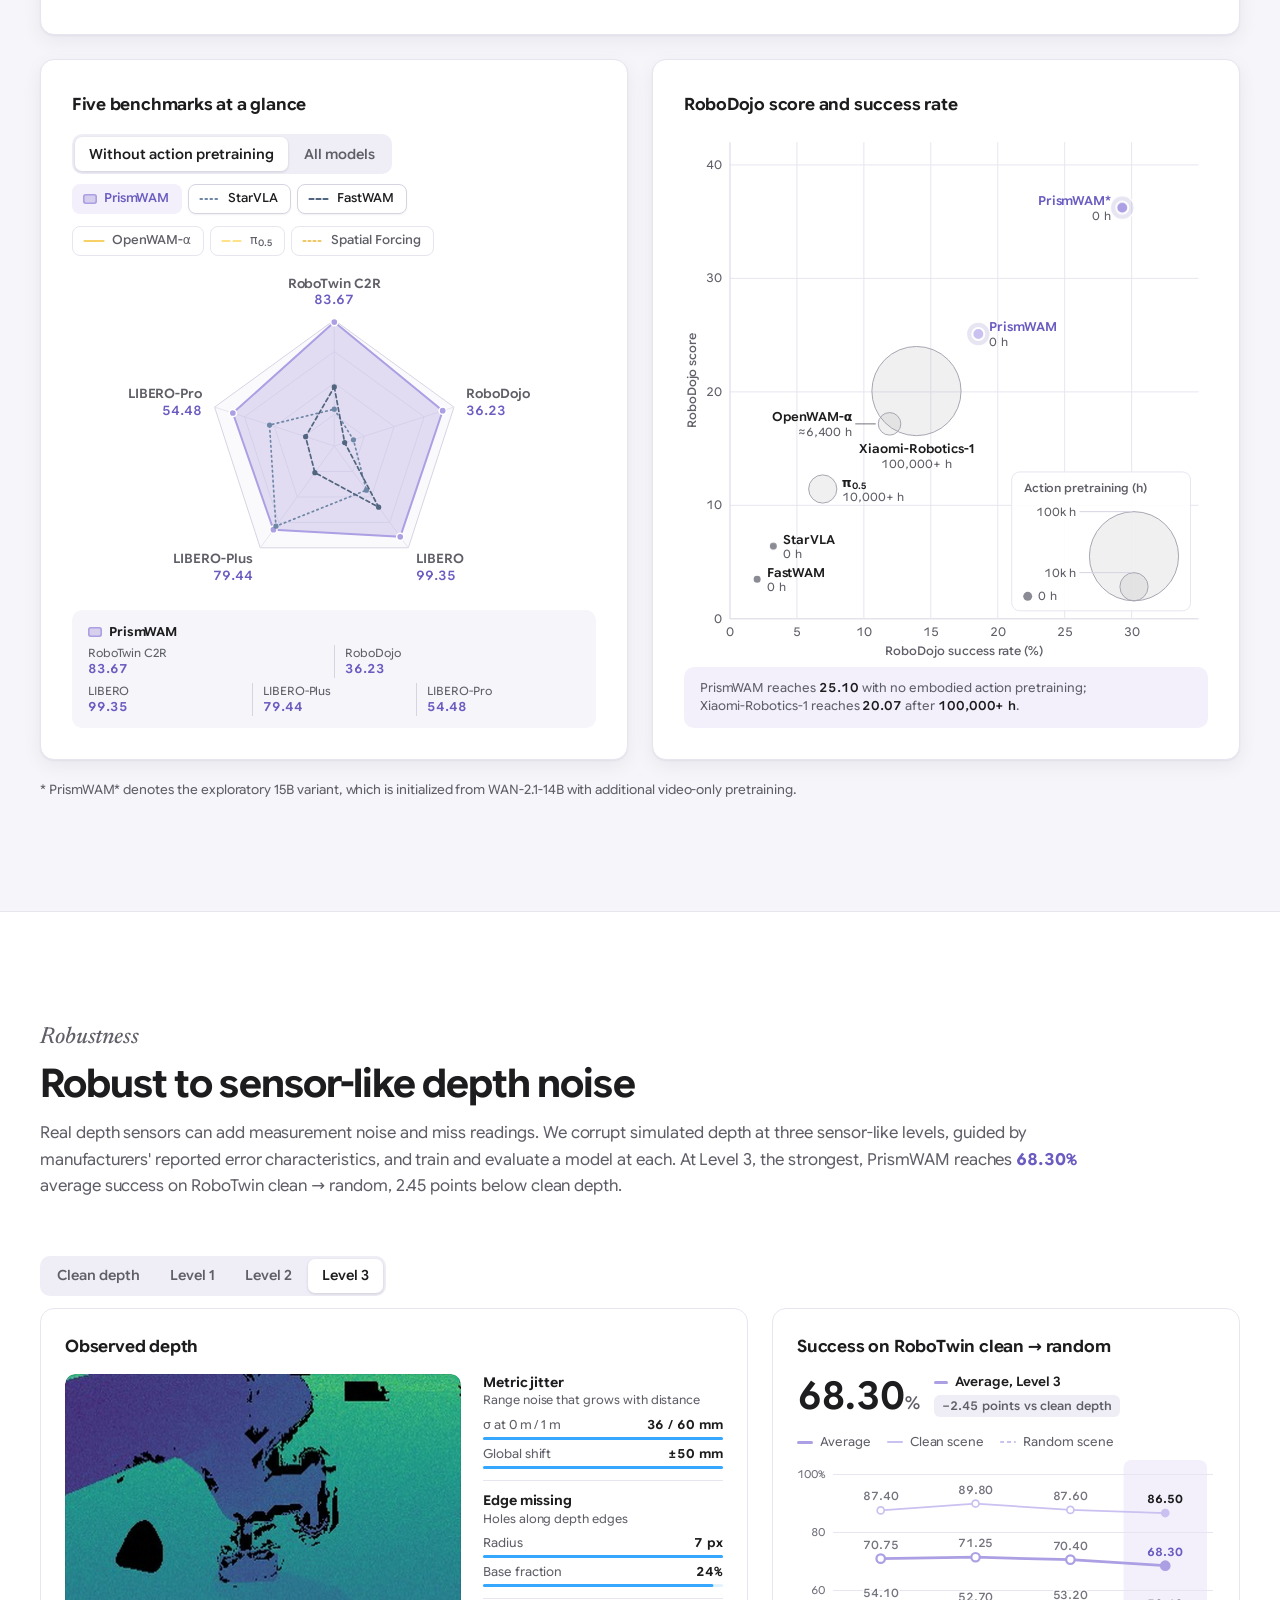
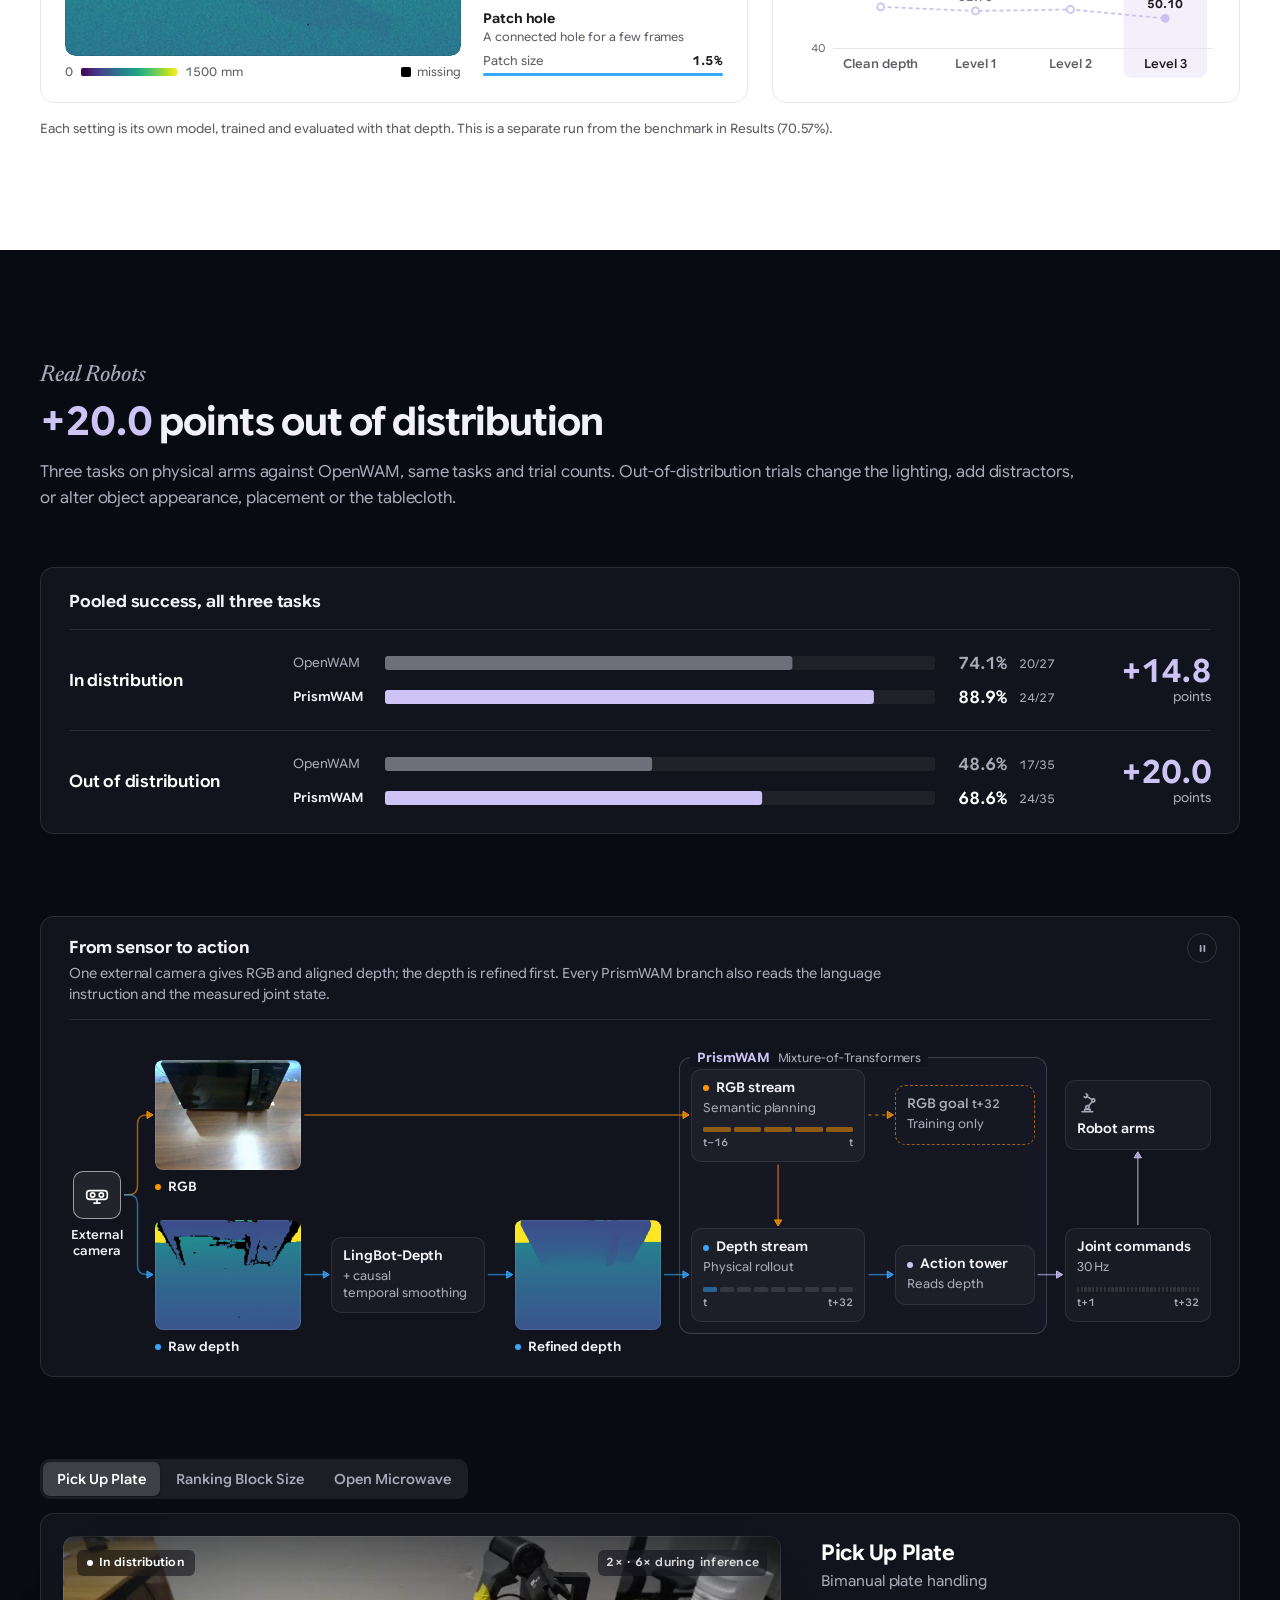
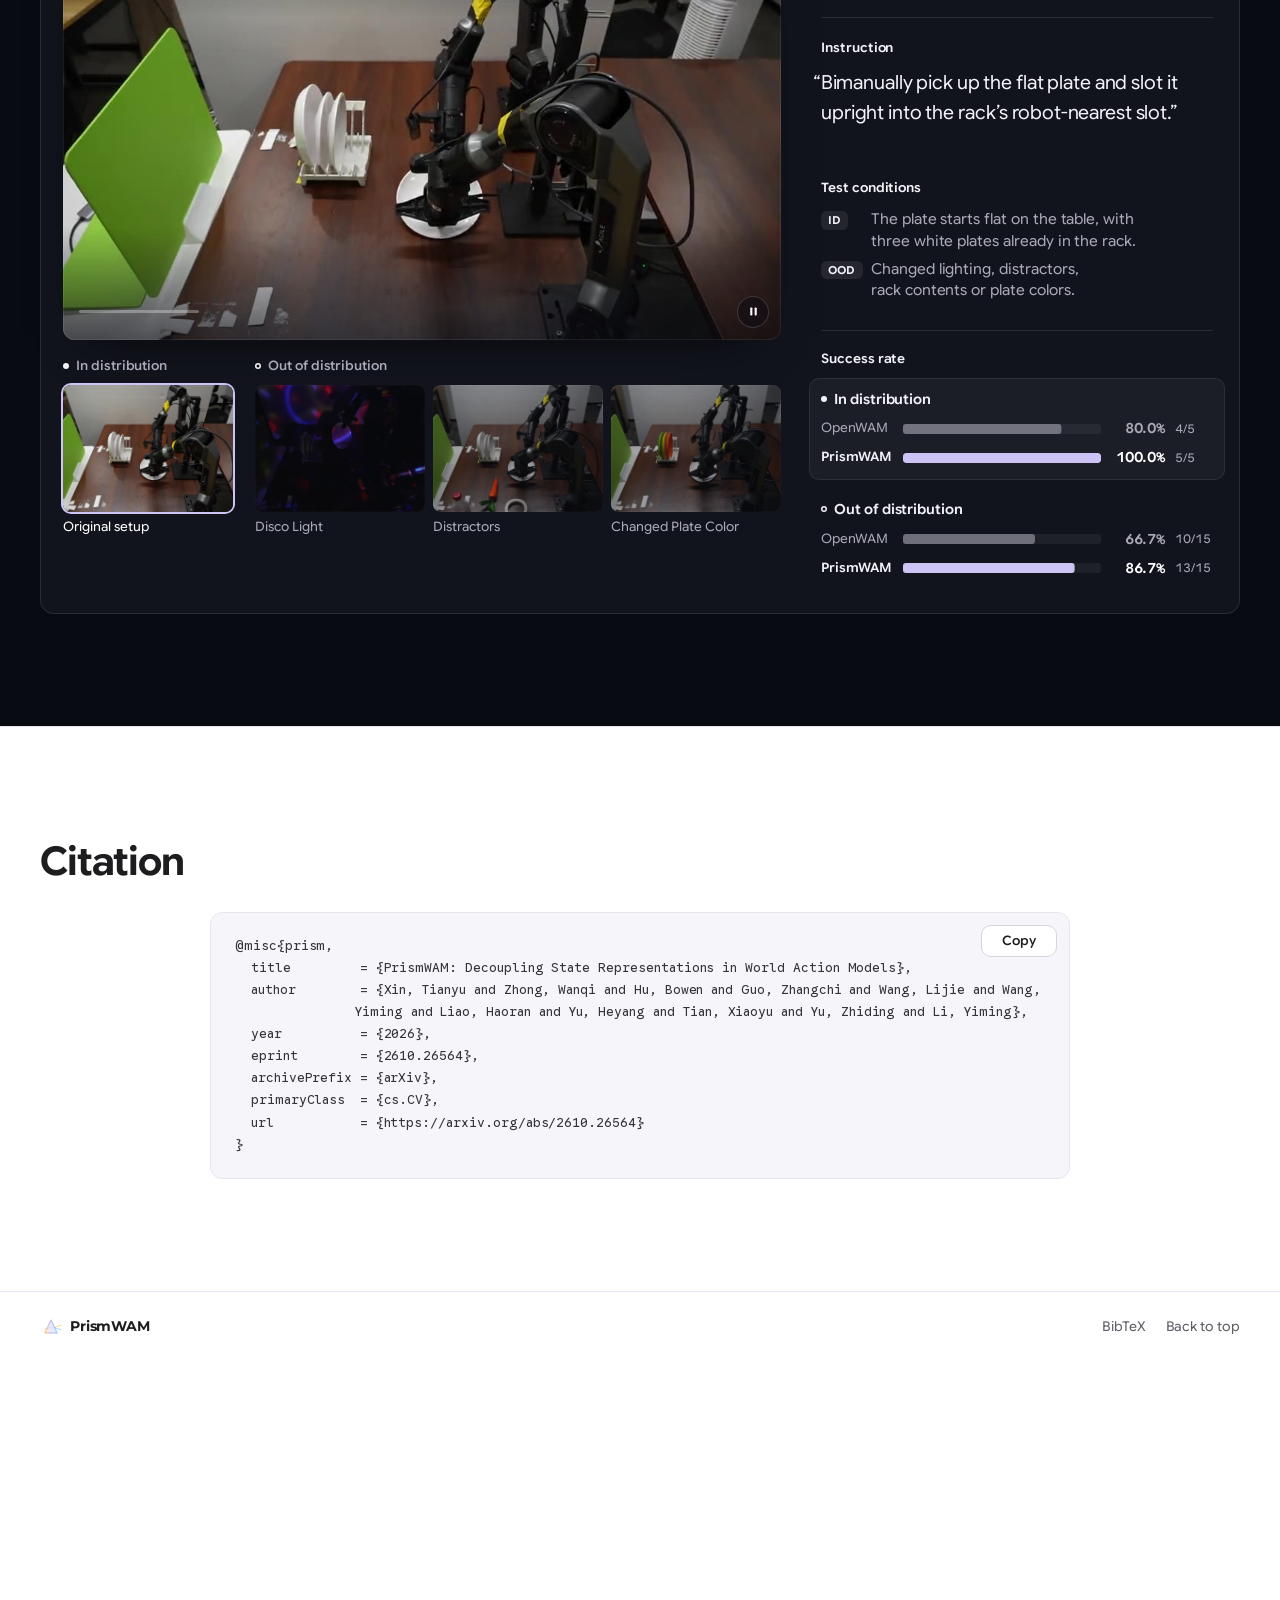
==== commit dbbbfdf7: "Overview links: clearer hugging-face line icon" ====
--- a/index.html
+++ b/index.html
@@ -27,7 +27,7 @@
   <!-- fonts are self-hosted (@font-face in base.css); preload the one every visitor needs -->
   <link rel="preload" href="static/fonts/google-sans-flex-latin.woff2" as="font" type="font/woff2" crossorigin>
   <link rel="stylesheet" href="static/css/base.css?v=3e7bc03f">
-  <link rel="stylesheet" href="static/css/nav-hero.css?v=c97cf5d5">
+  <link rel="stylesheet" href="static/css/nav-hero.css?v=365cb546">
   <link rel="stylesheet" href="static/css/lab.css?v=f3aefb95">
   <link rel="stylesheet" href="static/css/method.css?v=36a8a660">
   <link rel="stylesheet" href="static/css/results.css?v=c612f4f4">
@@ -142,7 +142,7 @@
             Code
           </a>
           <a class="btn btn-line ov-hf" href="https://huggingface.co/THUSI-Lab/PrismWAM" target="_blank" rel="noopener" title="Model weights on Hugging Face">
-            <span class="ov-ic"><svg class="ic-l" viewBox="0 0 24 24" fill="none" stroke="currentColor" stroke-width="1.8" stroke-linecap="round" stroke-linejoin="round" aria-hidden="true"><path d="M5.4 13.2A7.3 7.3 0 1 1 18.6 13.2"/><path d="M8.6 9.6c.4-.6 1.2-.6 1.6 0M13.8 9.6c.4-.6 1.2-.6 1.6 0"/><path d="M9.4 12.6c.7 1.1 1.6 1.6 2.6 1.6s1.9-.5 2.6-1.6"/><path d="M8.3 20.3a7.3 7.3 0 0 0 7.4 0"/><path d="M3.6 15.8c.6-1.4 2.6-1.7 3.5-.5l1.3 1.8c.8 1.1.2 2.7-1.2 2.9-1.6.3-3.4-.5-3.8-2.1-.1-.7 0-1.4.2-2.1z"/><path d="M20.4 15.8c-.6-1.4-2.6-1.7-3.5-.5l-1.3 1.8c-.8 1.1-.2 2.7 1.2 2.9 1.6.3 3.4-.5 3.8-2.1.1-.7 0-1.4-.2-2.1z"/></svg><svg class="ic-b" viewBox="0 0 24 24" aria-hidden="true"><defs><radialGradient id="ovHfFace" cx="40%" cy="30%" r="78%"><stop offset="0" stop-color="#FFEC80"/><stop offset=".55" stop-color="#FFC929"/><stop offset="1" stop-color="#F09300"/></radialGradient><linearGradient id="ovHfHand" x1="0" y1="0" x2="0" y2="1"><stop offset="0" stop-color="#FFD84D"/><stop offset="1" stop-color="#F29C00"/></linearGradient></defs><circle cx="12" cy="10.4" r="9" fill="url(#ovHfFace)"/><path d="M7.4 8.7c.7-1.2 2.2-1.2 2.9 0M13.7 8.7c.7-1.2 2.2-1.2 2.9 0" fill="none" stroke="#5B3511" stroke-width="1.6" stroke-linecap="round"/><path d="M7.9 11.4c.8 2.9 2.4 4.2 4.1 4.2s3.3-1.3 4.1-4.2z" fill="#5B3511"/><path d="M8.4 11.4h7.2l-.3.9H8.7z" fill="#fff"/><path d="M10.1 14.4c.6.6 1.2.9 1.9.9s1.3-.3 1.9-.9c-.5-.6-1.2-.9-1.9-.9s-1.4.3-1.9.9z" fill="#F45A5A"/><g class="hf-hands"><path d="M2.3 14.6c.4-1.1 1.7-1.4 2.6-.6l.4.4c-.2-1 .9-1.7 1.7-1.1l2.2 1.8c1.1.9 1.2 2.6.2 3.6l-.9.9c-1.3 1.3-3.4 1.4-4.8.2L2.6 17c-.7-.7-.7-1.6-.3-2.4z" fill="url(#ovHfHand)" stroke="#D98300" stroke-width=".5"/><path d="M4.2 15.2l1.6 1.4M5.4 14.4l1.6 1.4" stroke="#D98300" stroke-width=".5" stroke-linecap="round"/><g transform="matrix(-1 0 0 1 24 0)"><path d="M2.3 14.6c.4-1.1 1.7-1.4 2.6-.6l.4.4c-.2-1 .9-1.7 1.7-1.1l2.2 1.8c1.1.9 1.2 2.6.2 3.6l-.9.9c-1.3 1.3-3.4 1.4-4.8.2L2.6 17c-.7-.7-.7-1.6-.3-2.4z" fill="url(#ovHfHand)" stroke="#D98300" stroke-width=".5"/><path d="M4.2 15.2l1.6 1.4M5.4 14.4l1.6 1.4" stroke="#D98300" stroke-width=".5" stroke-linecap="round"/></g></g></svg></span>
+            <span class="ov-ic"><svg class="ic-l" viewBox="0 0 24 24" fill="none" stroke="currentColor" stroke-width="1.8" stroke-linecap="round" stroke-linejoin="round" aria-hidden="true"><circle cx="12" cy="10.3" r="7.6"/><path d="M8.6 9.3q1.1-1.4 2.2 0M13.2 9.3q1.1-1.4 2.2 0"/><path d="M9.3 12.1h5.4a2.7 2.7 0 0 1-5.4 0z"/><rect class="hand" x="2.9" y="14.3" width="6" height="4.6" rx="2.3" transform="rotate(-32 5.9 16.6)"/><rect class="hand" x="15.1" y="14.3" width="6" height="4.6" rx="2.3" transform="rotate(32 18.1 16.6)"/></svg><svg class="ic-b" viewBox="0 0 24 24" aria-hidden="true"><defs><radialGradient id="ovHfFace" cx="40%" cy="30%" r="78%"><stop offset="0" stop-color="#FFEC80"/><stop offset=".55" stop-color="#FFC929"/><stop offset="1" stop-color="#F09300"/></radialGradient><linearGradient id="ovHfHand" x1="0" y1="0" x2="0" y2="1"><stop offset="0" stop-color="#FFD84D"/><stop offset="1" stop-color="#F29C00"/></linearGradient></defs><circle cx="12" cy="10.4" r="9" fill="url(#ovHfFace)"/><path d="M7.4 8.7c.7-1.2 2.2-1.2 2.9 0M13.7 8.7c.7-1.2 2.2-1.2 2.9 0" fill="none" stroke="#5B3511" stroke-width="1.6" stroke-linecap="round"/><path d="M7.9 11.4c.8 2.9 2.4 4.2 4.1 4.2s3.3-1.3 4.1-4.2z" fill="#5B3511"/><path d="M8.4 11.4h7.2l-.3.9H8.7z" fill="#fff"/><path d="M10.1 14.4c.6.6 1.2.9 1.9.9s1.3-.3 1.9-.9c-.5-.6-1.2-.9-1.9-.9s-1.4.3-1.9.9z" fill="#F45A5A"/><g class="hf-hands"><path d="M2.3 14.6c.4-1.1 1.7-1.4 2.6-.6l.4.4c-.2-1 .9-1.7 1.7-1.1l2.2 1.8c1.1.9 1.2 2.6.2 3.6l-.9.9c-1.3 1.3-3.4 1.4-4.8.2L2.6 17c-.7-.7-.7-1.6-.3-2.4z" fill="url(#ovHfHand)" stroke="#D98300" stroke-width=".5"/><path d="M4.2 15.2l1.6 1.4M5.4 14.4l1.6 1.4" stroke="#D98300" stroke-width=".5" stroke-linecap="round"/><g transform="matrix(-1 0 0 1 24 0)"><path d="M2.3 14.6c.4-1.1 1.7-1.4 2.6-.6l.4.4c-.2-1 .9-1.7 1.7-1.1l2.2 1.8c1.1.9 1.2 2.6.2 3.6l-.9.9c-1.3 1.3-3.4 1.4-4.8.2L2.6 17c-.7-.7-.7-1.6-.3-2.4z" fill="url(#ovHfHand)" stroke="#D98300" stroke-width=".5"/><path d="M4.2 15.2l1.6 1.4M5.4 14.4l1.6 1.4" stroke="#D98300" stroke-width=".5" stroke-linecap="round"/></g></g></svg></span>
             Model
           </a>
           <a class="btn btn-line ov-cite" href="#citation">
--- a/static/css/nav-hero.css
+++ b/static/css/nav-hero.css
@@ -357,6 +357,7 @@
 .ov-links .ov-ic .ic-b { opacity: 0; transform: scale(.4) rotate(-30deg); }
 .ov-hf .ov-ic .ic-b { width: 128%; height: 128%; inset: -14%; }
 .ov-paper .cut { fill: #fff; } .ov-paper .cut-l { stroke: #fff; }
+.ov-hf .ic-l .hand { fill: var(--paper); } /* the hands sit in front of the face outline */
 .ov-links .ov-paper, .ov-links .ov-cite { --brand: var(--accent-ink); --tint: var(--accent-soft); --glow: rgba(106, 92, 192, .45); }
 .ov-links .ov-arxiv { --brand: #B31B1B; --tint: rgba(179, 27, 27, .06); --glow: rgba(179, 27, 27, .4); }
 .ov-links .ov-code { --brand: #1F2328; --tint: rgba(31, 35, 40, .05); --glow: rgba(31, 35, 40, .45); }
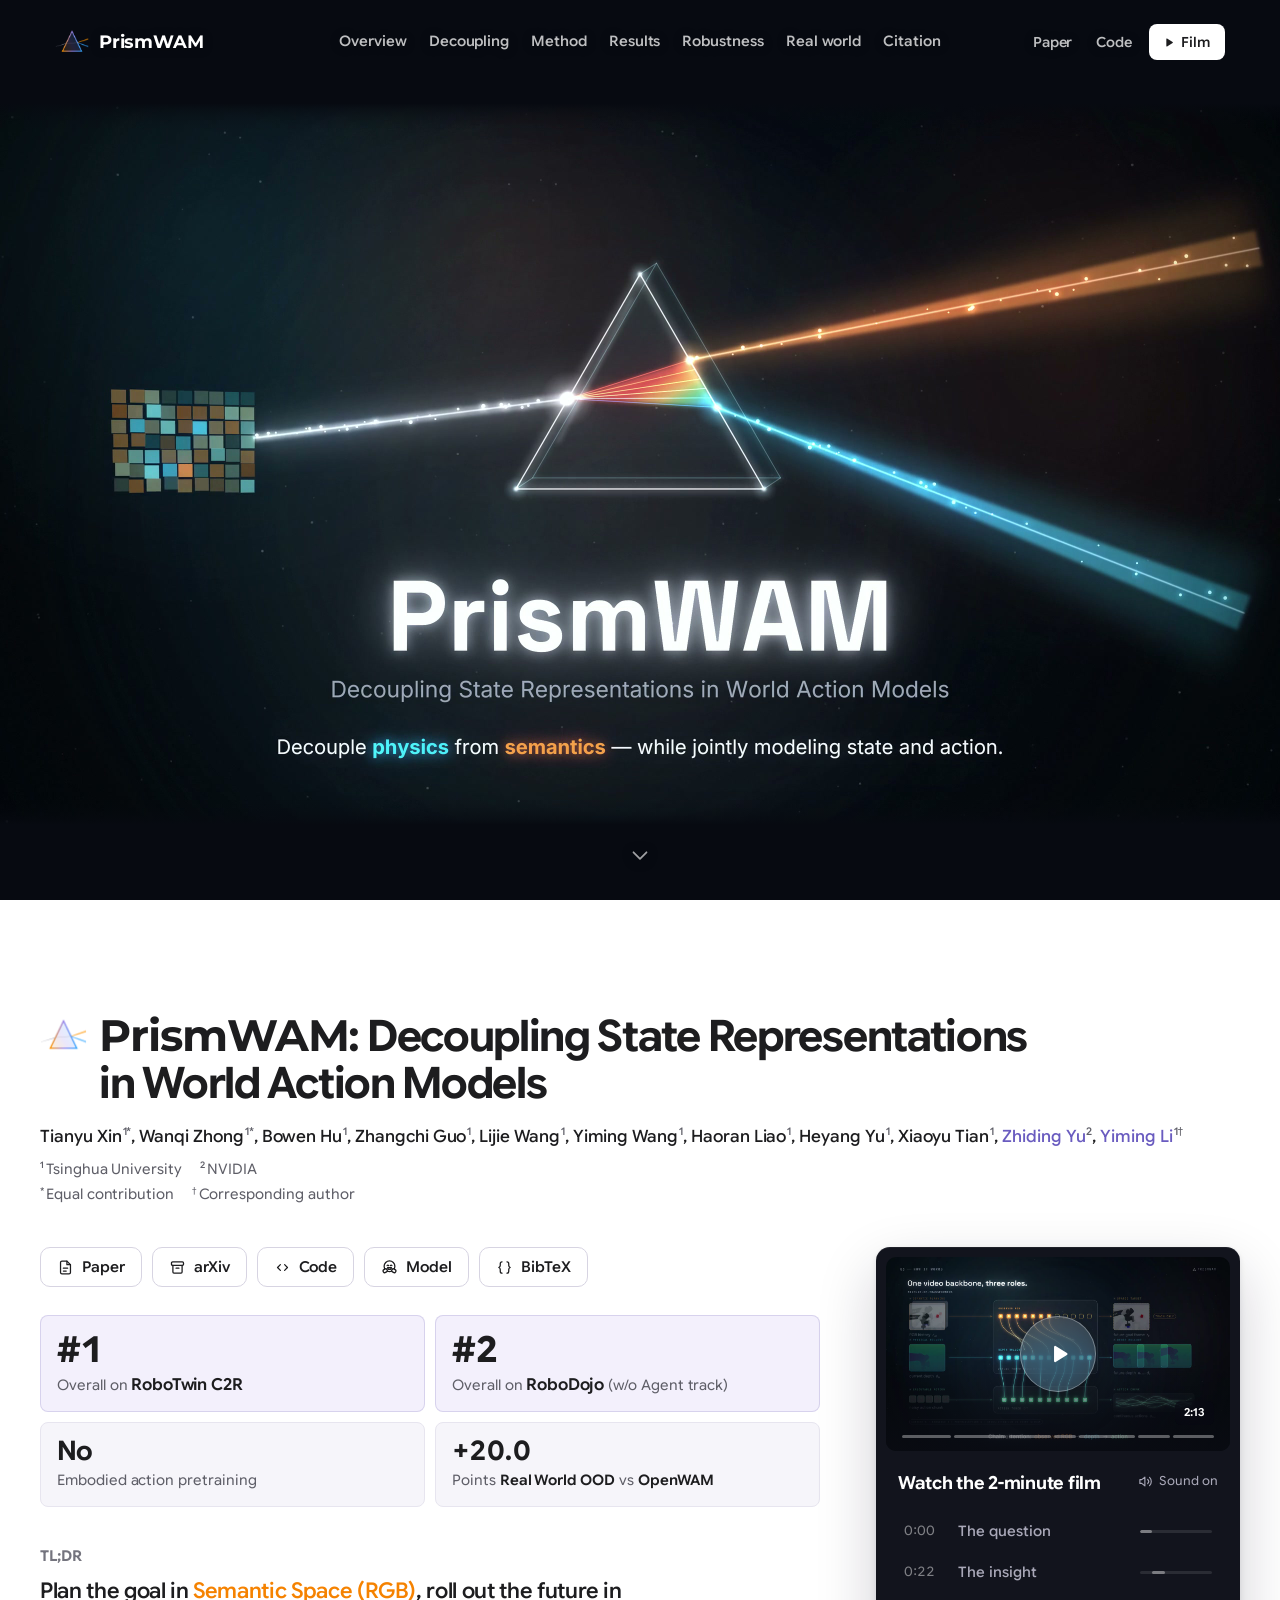
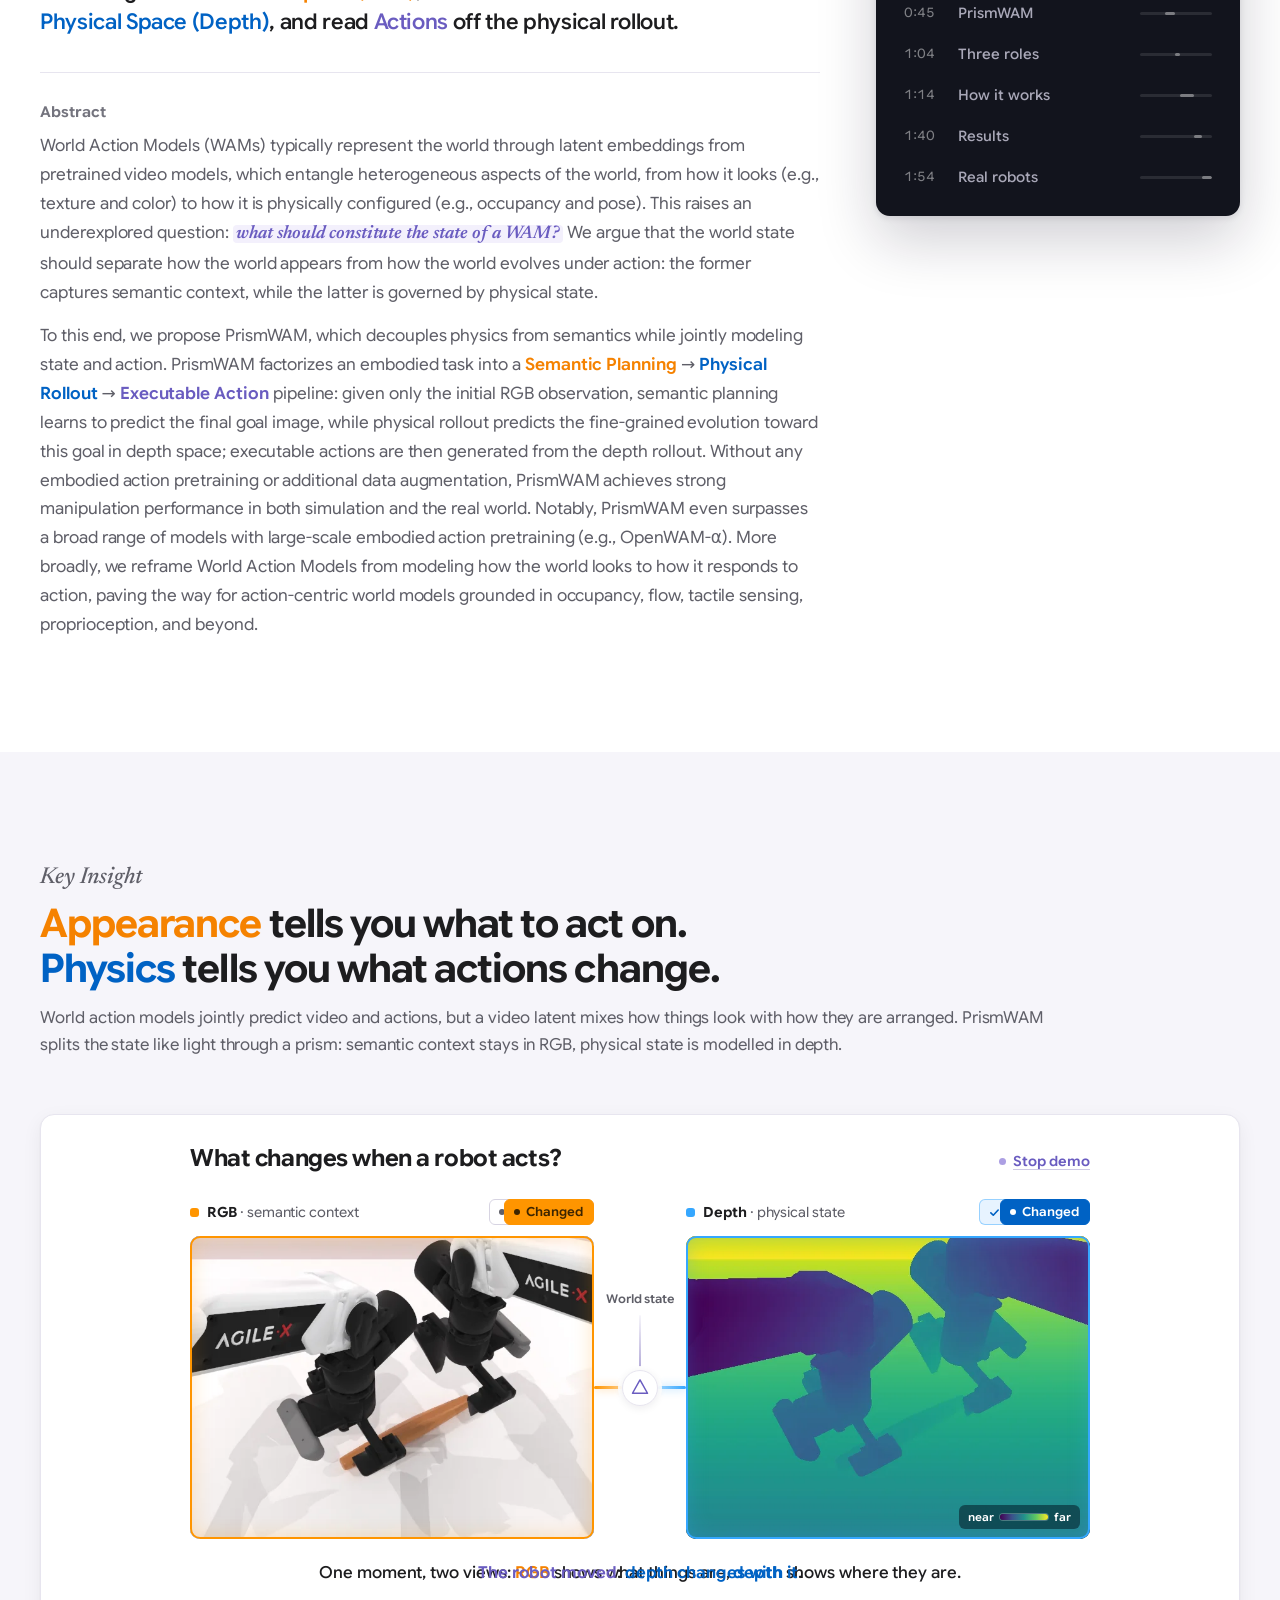
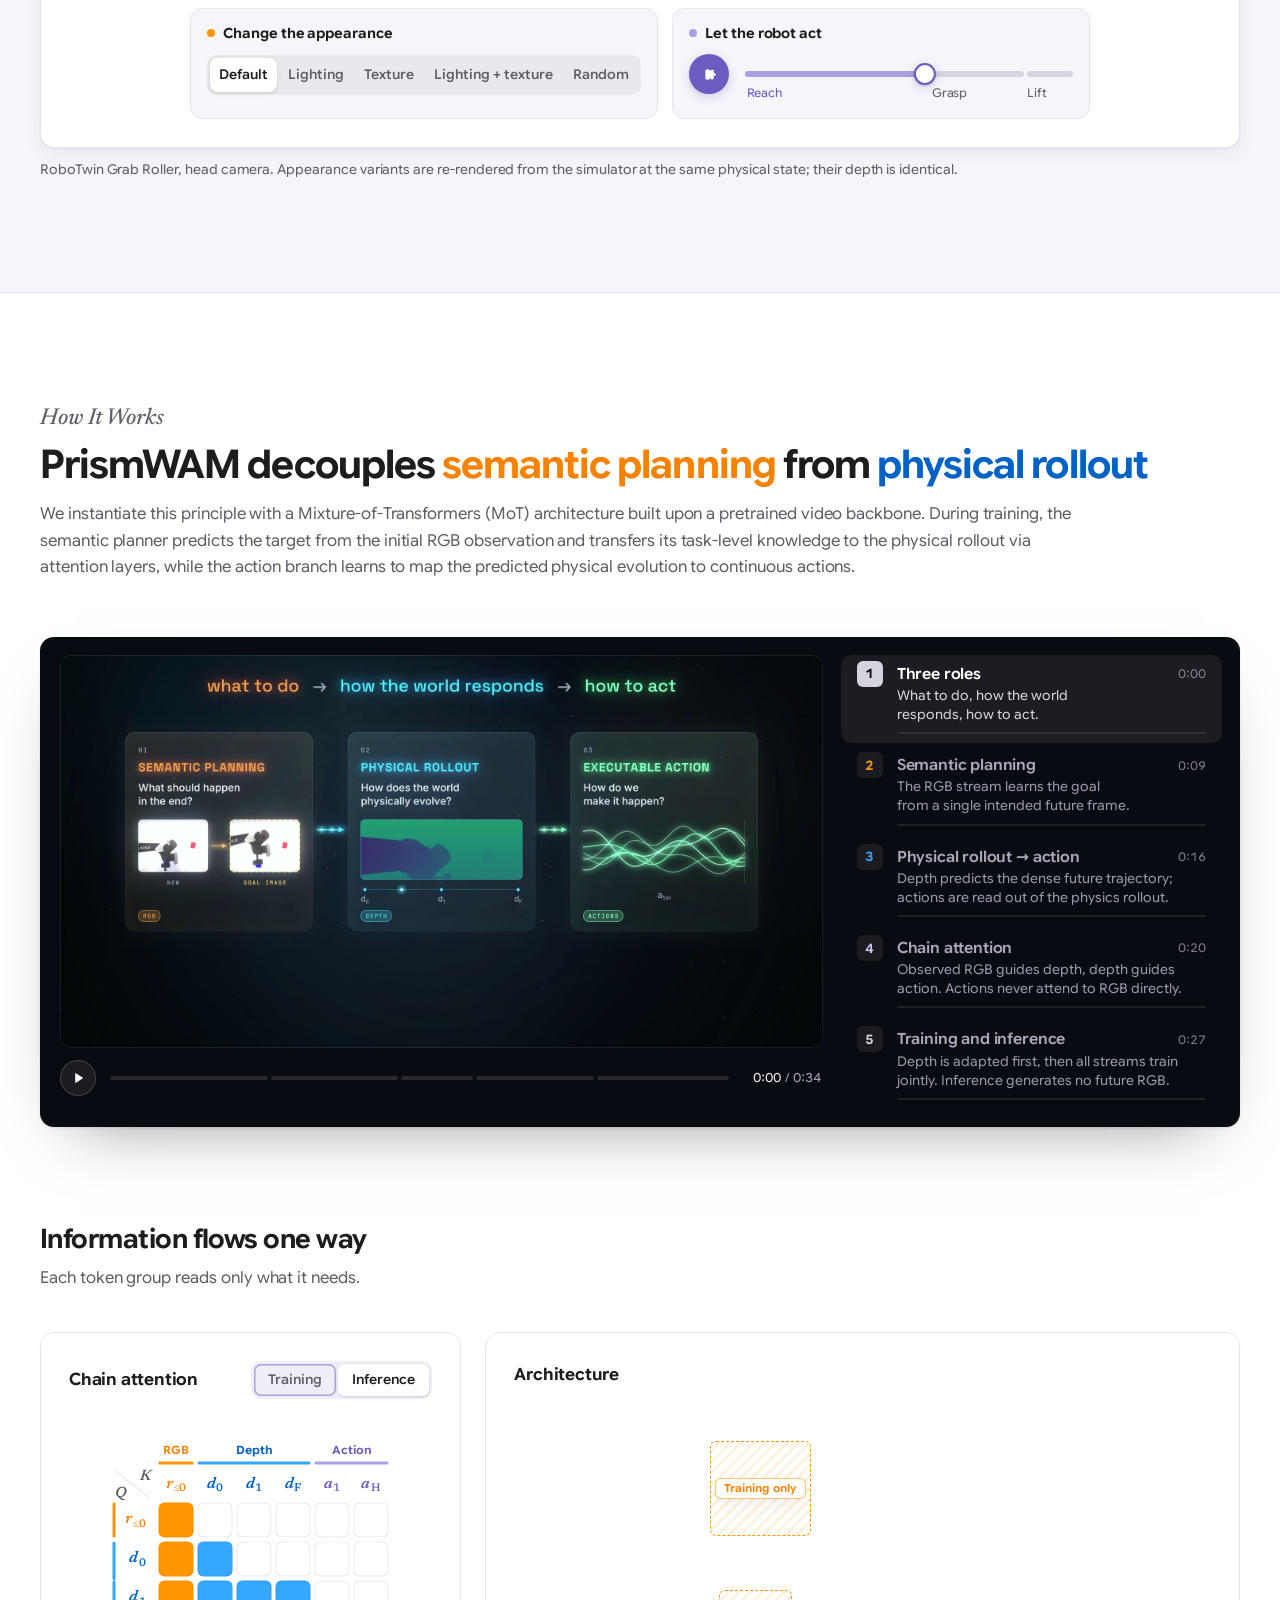
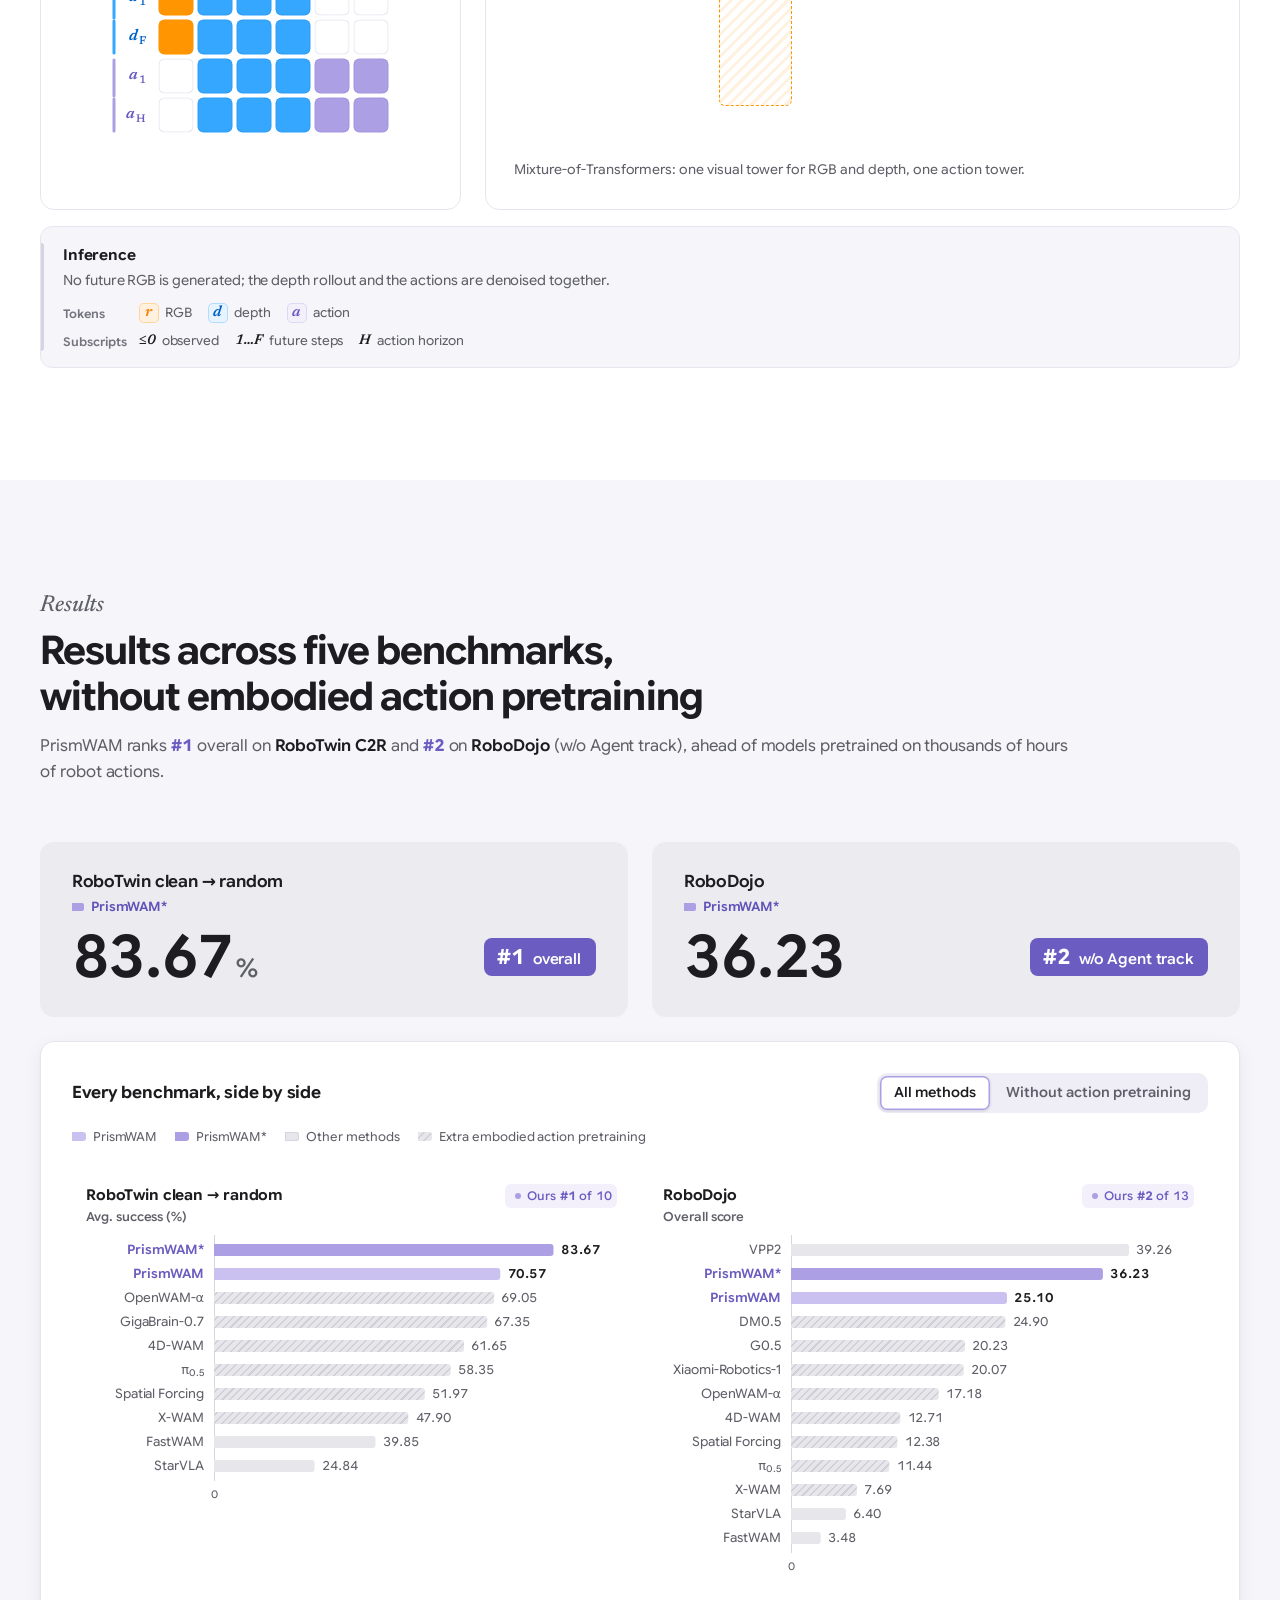
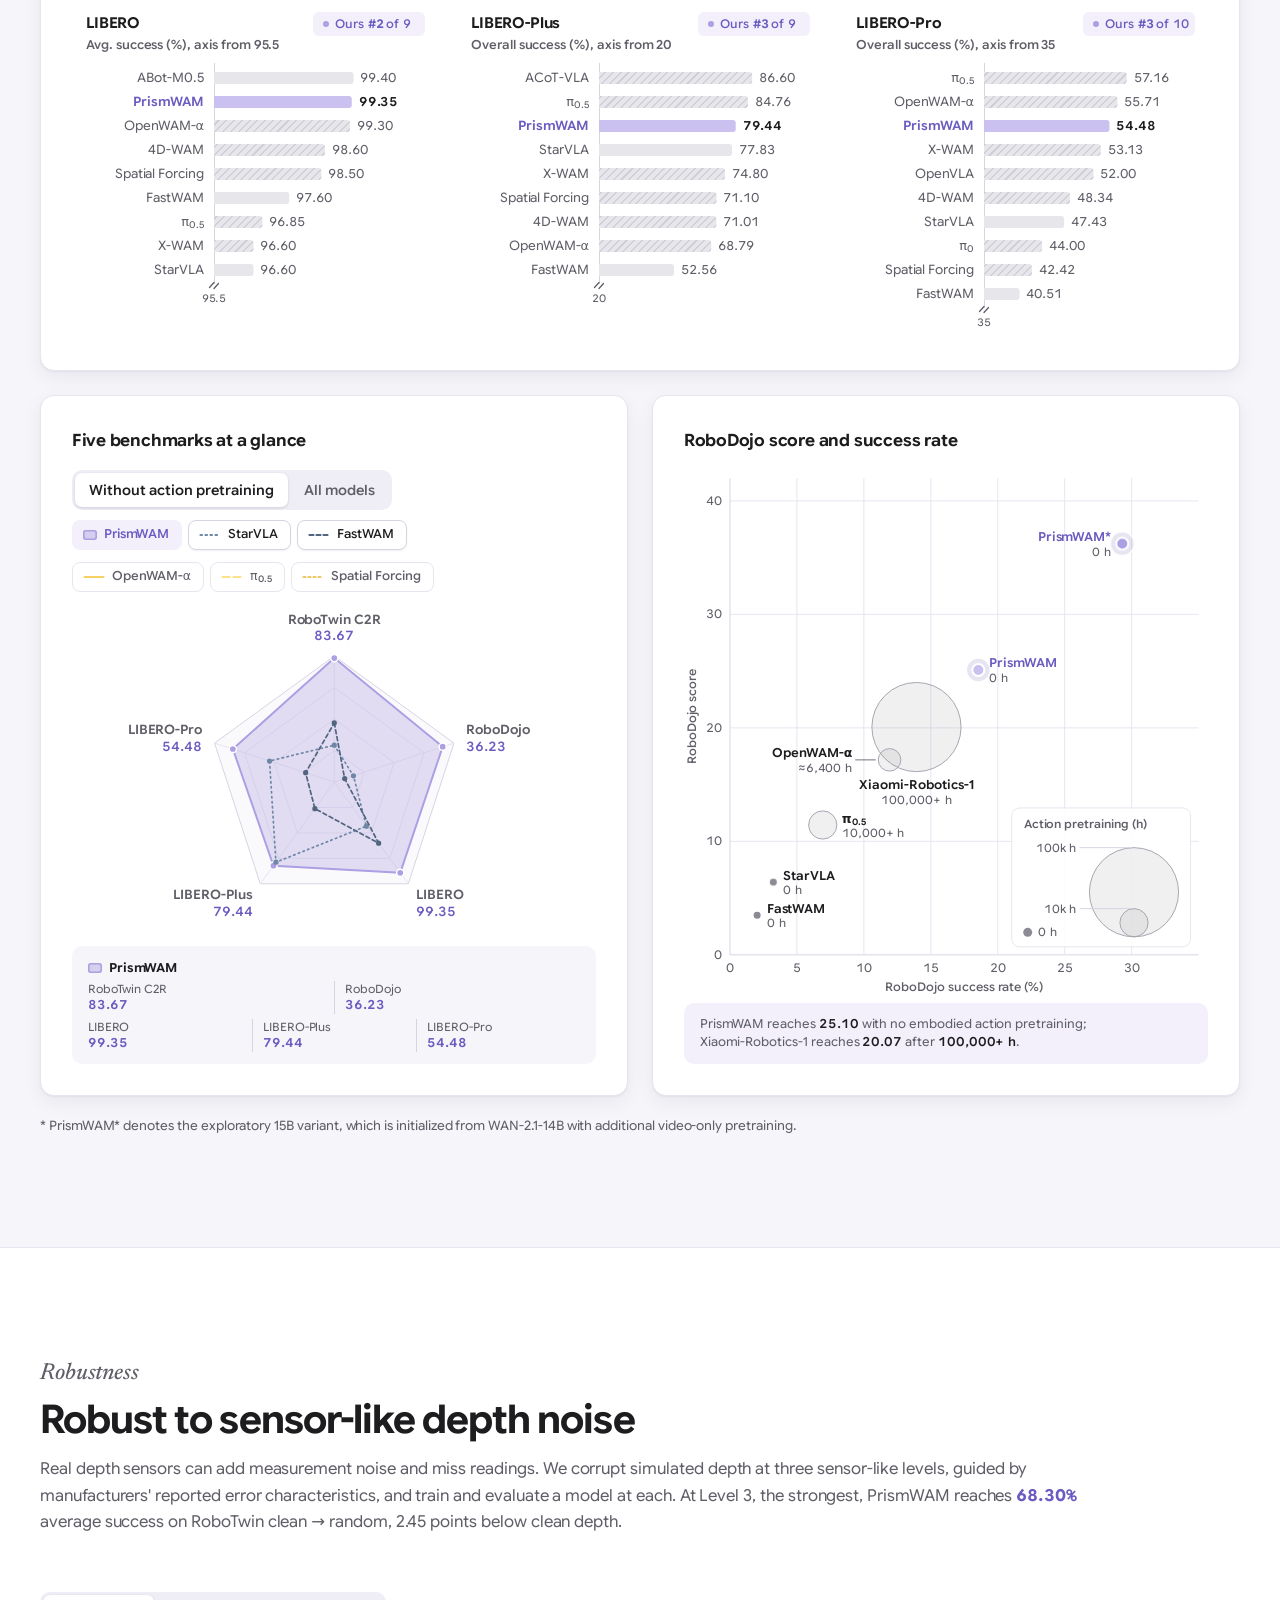
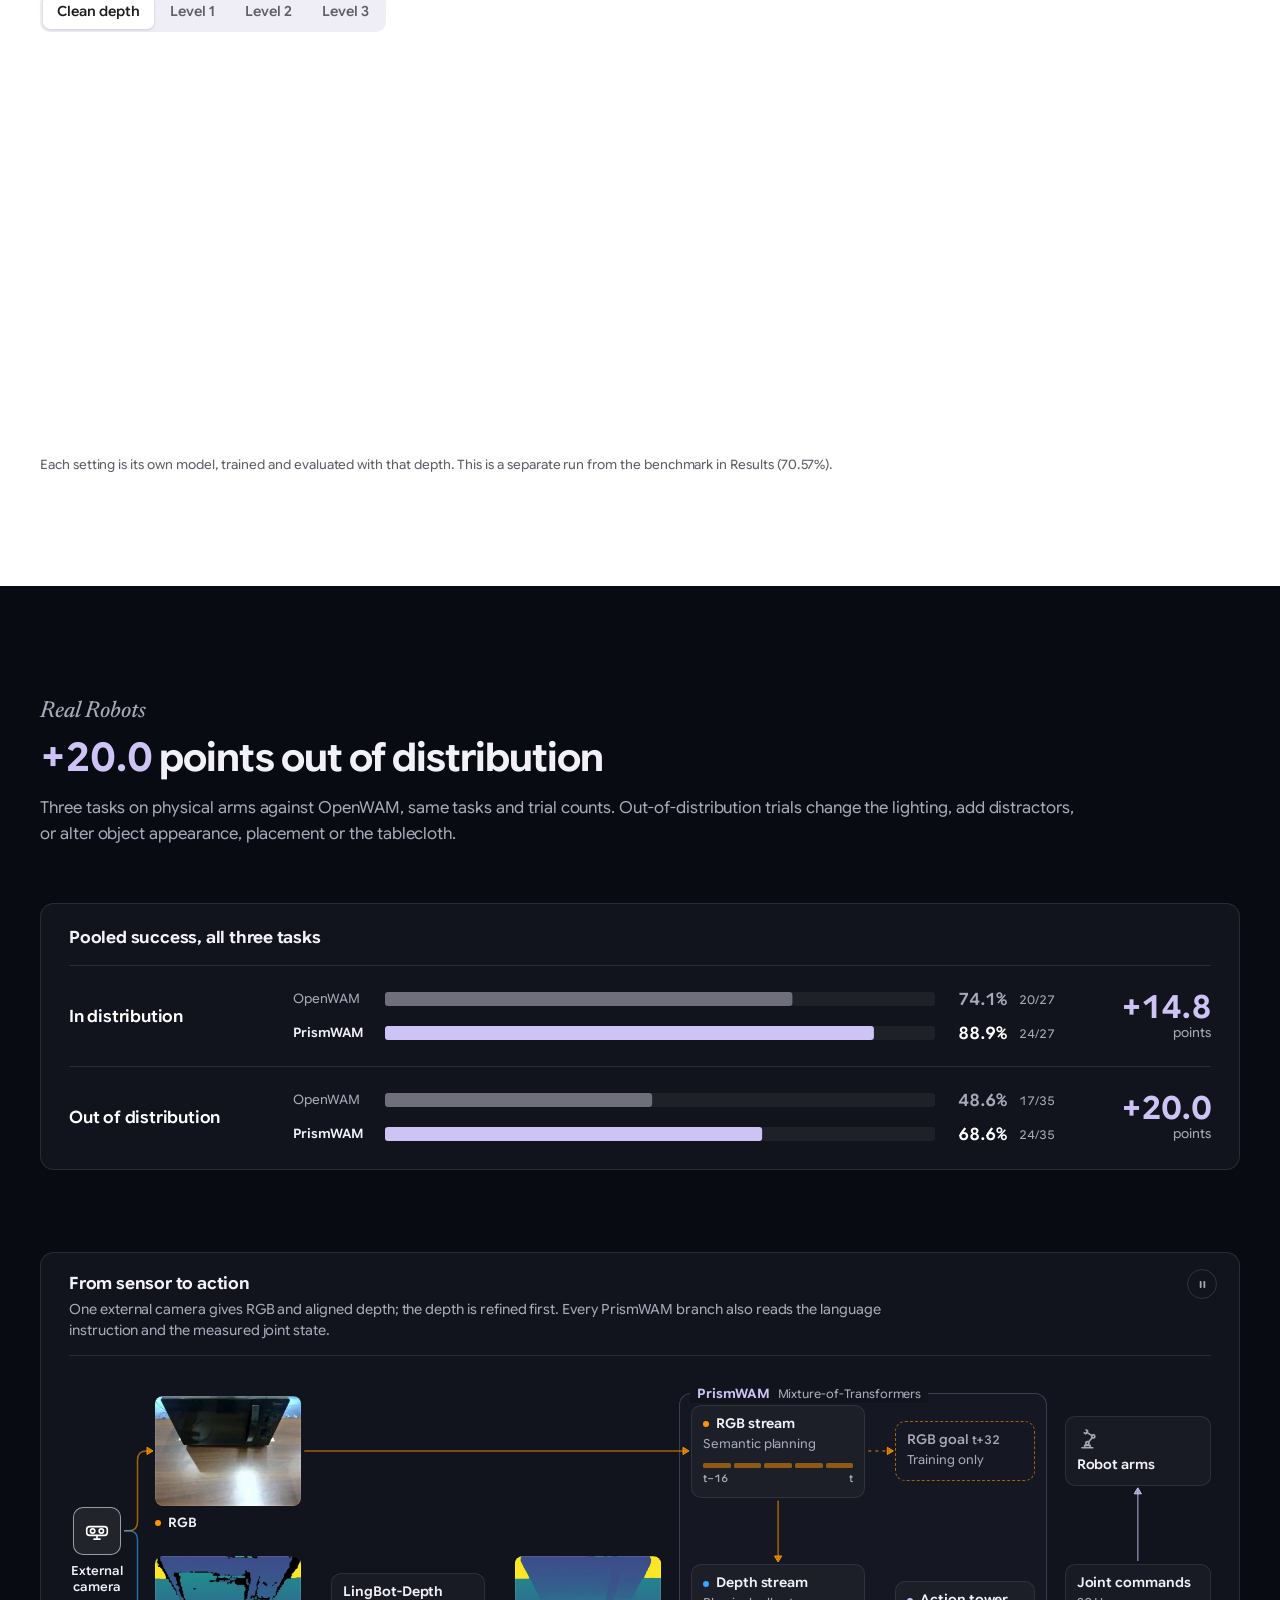
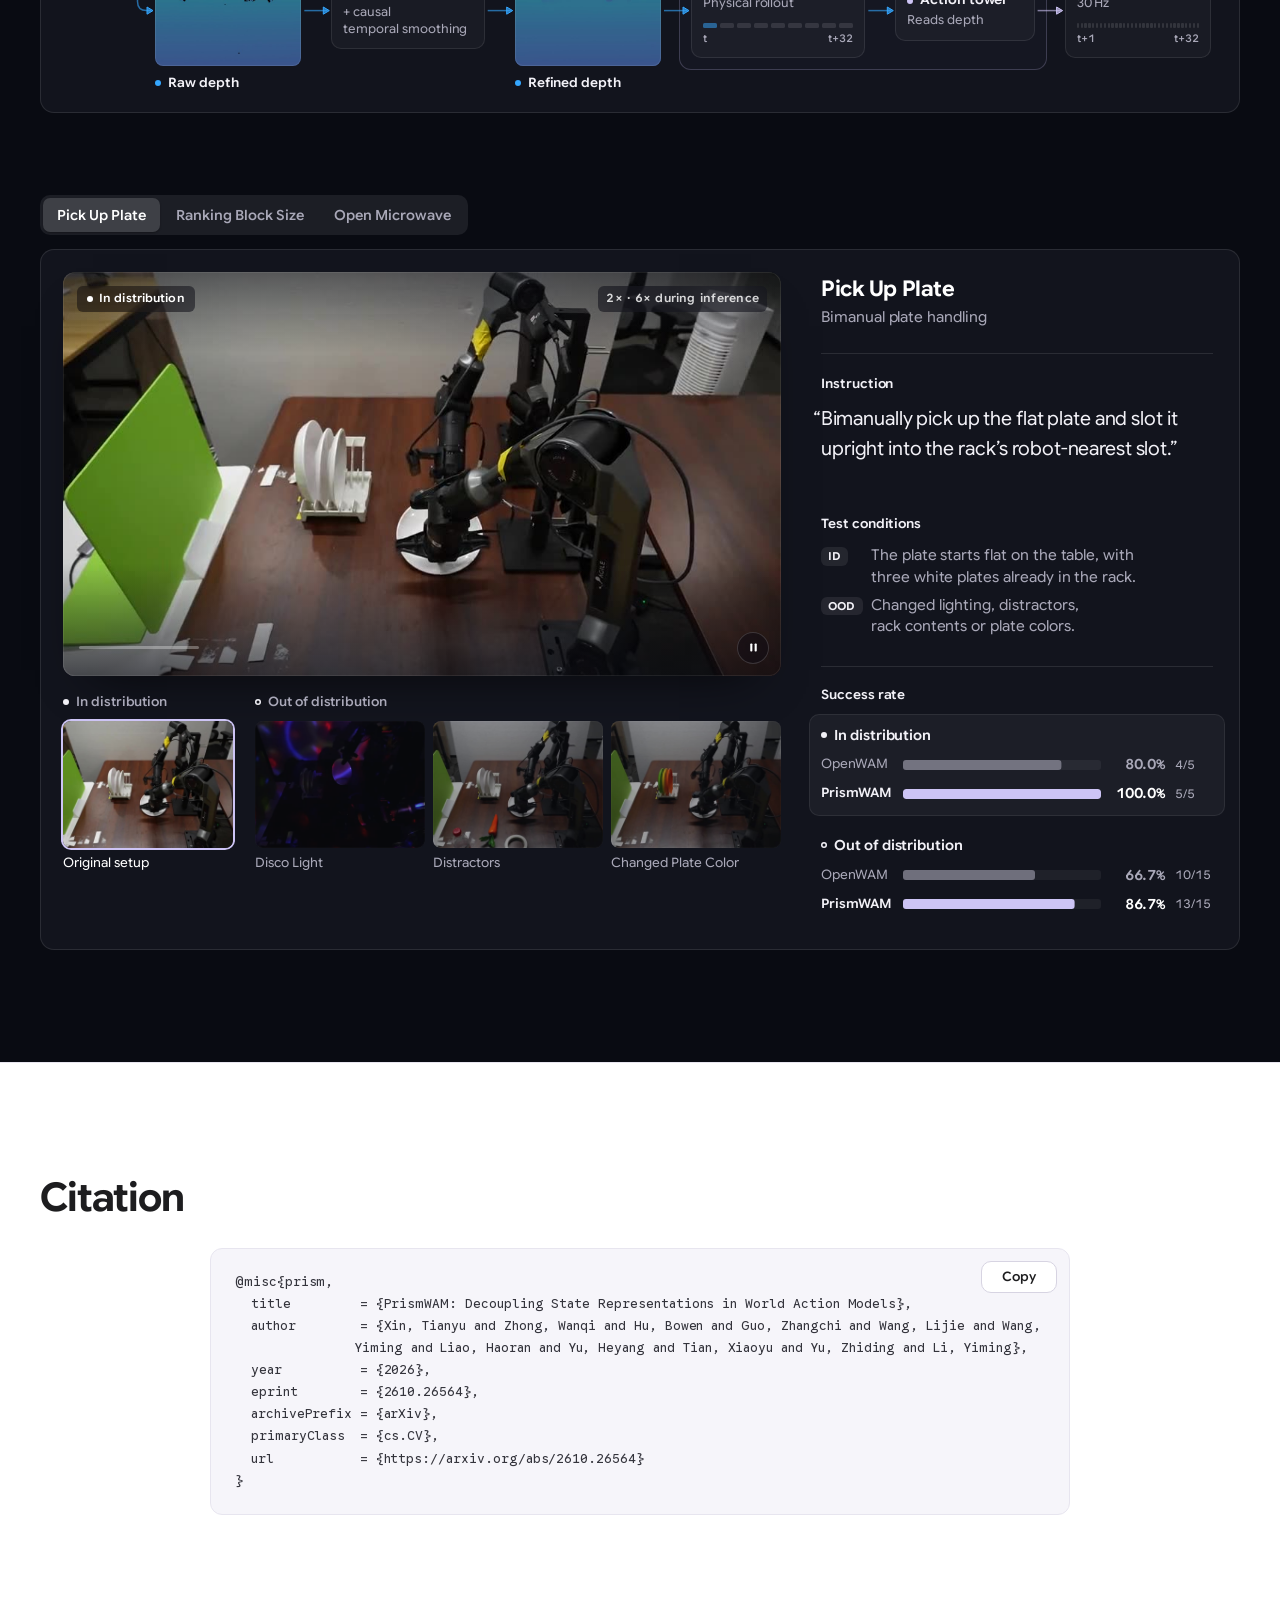
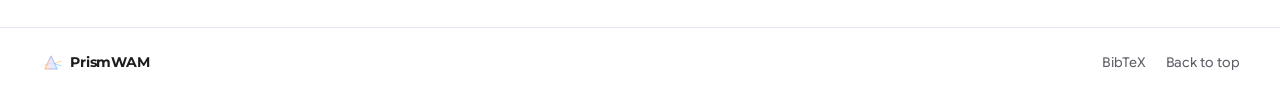
==== commit 9d2db106: "Overview links: keep the tinted hover; drop the filled variant" ====
--- a/index.html
+++ b/index.html
@@ -27,7 +27,7 @@
   <!-- fonts are self-hosted (@font-face in base.css); preload the one every visitor needs -->
   <link rel="preload" href="static/fonts/google-sans-flex-latin.woff2" as="font" type="font/woff2" crossorigin>
   <link rel="stylesheet" href="static/css/base.css?v=3e7bc03f">
-  <link rel="stylesheet" href="static/css/nav-hero.css?v=365cb546">
+  <link rel="stylesheet" href="static/css/nav-hero.css?v=fcf2a013">
   <link rel="stylesheet" href="static/css/lab.css?v=f3aefb95">
   <link rel="stylesheet" href="static/css/method.css?v=36a8a660">
   <link rel="stylesheet" href="static/css/results.css?v=c612f4f4">
@@ -899,7 +899,7 @@
 
 <script src="static/js/data.js?v=ab76301e"></script>
 <script src="static/js/core.js?v=2e4bd3b2"></script>
-<script src="static/js/nav-hero.js?v=e584d4ad"></script>
+<script src="static/js/nav-hero.js?v=bf5e3f86"></script>
 <script src="static/js/lab.js?v=8a8b106c"></script>
 <script src="static/js/method.js?v=3ffe92d5"></script>
 <script src="static/js/results.js?v=bee4eb63"></script>
--- a/static/css/nav-hero.css
+++ b/static/css/nav-hero.css
@@ -346,8 +346,7 @@
 .ov-links .btn-line[aria-disabled="true"] { opacity: .5; }
 /* link icons: a line icon at rest (one style for the whole row). On hover the button lifts, takes the
    destination's colour, and the line icon pops into the destination's full mark, which then keeps a small loop
-   going (plus a slow sheen) for as long as the pointer stays. Two colourings: tinted (default) and filled
-   (?links=fill), for the owner to choose. */
+   going (plus a slow sheen) for as long as the pointer stays. */
 .ov-links .btn-line { position: relative; overflow: hidden; isolation: isolate;
   transition: color .25s, background-color .3s, border-color .3s, transform .45s var(--ease), box-shadow .45s var(--ease); }
 .ov-links .btn-line::after { content: ""; position: absolute; inset: -1px; z-index: -1; pointer-events: none; opacity: 0;
@@ -369,13 +368,6 @@
     transform: translateY(-2px); box-shadow: 0 10px 22px -12px var(--glow);
   }
   .ov-links .ov-hf:hover, .ov-links .ov-hf:focus-visible { color: var(--ink); }
-  /* filled: the destination colour fills the whole button */
-  .ov-links--fill .btn-line:hover, .ov-links--fill .btn-line:focus-visible {
-    --shine: rgba(255, 255, 255, .34); color: #fff; background: var(--brand); box-shadow: 0 12px 24px -12px var(--glow);
-  }
-  .ov-links--fill .ov-hf:hover, .ov-links--fill .ov-hf:focus-visible { color: var(--ink); background: #FFD21E; --shine: rgba(255, 255, 255, .55); }
-  .ov-links--fill .ov-paper:hover .cut, .ov-links--fill .ov-paper:focus-visible .cut { fill: var(--brand); }
-  .ov-links--fill .ov-paper:hover .cut-l, .ov-links--fill .ov-paper:focus-visible .cut-l { stroke: var(--brand); }
   .ov-links .btn-line:hover .ic-l, .ov-links .btn-line:focus-visible .ic-l { opacity: 0; transform: scale(.4) rotate(30deg); }
   .ov-links .btn-line:hover .ic-b, .ov-links .btn-line:focus-visible .ic-b { opacity: 1; transform: none; }
 }
